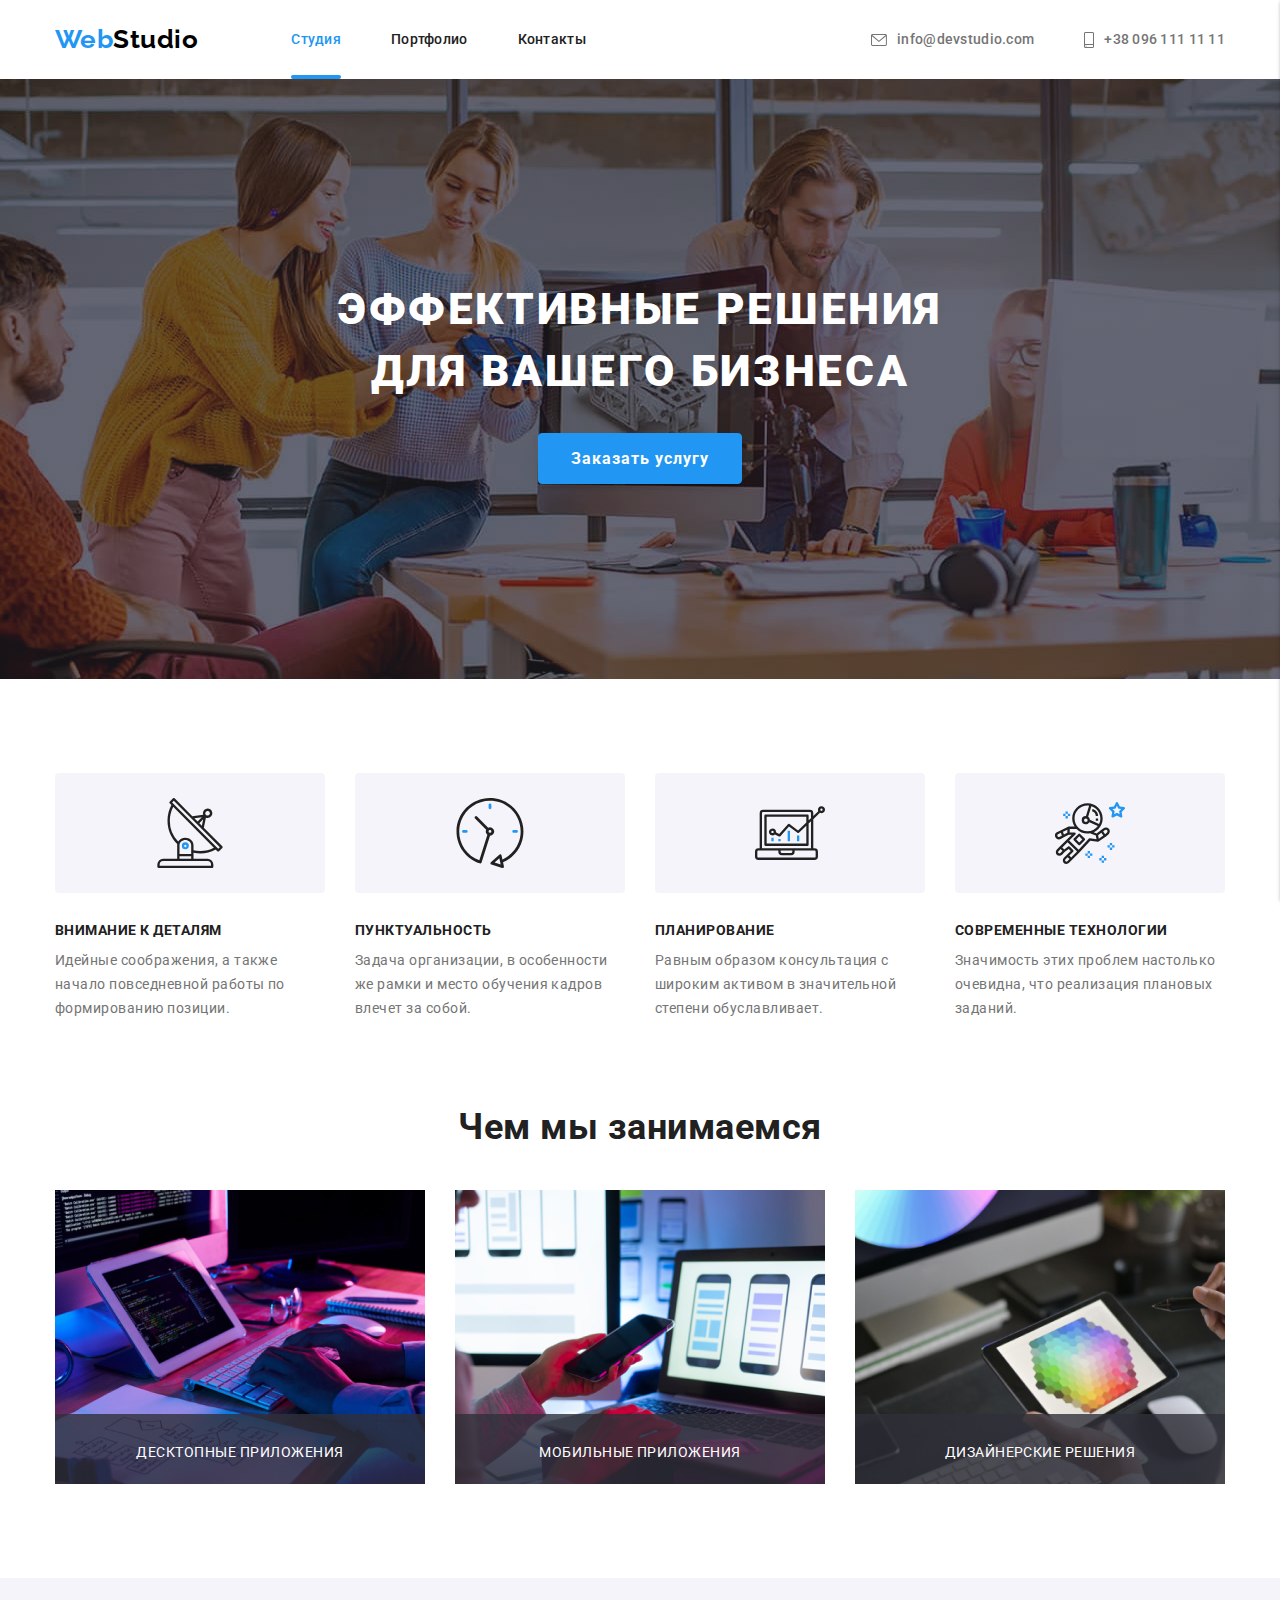
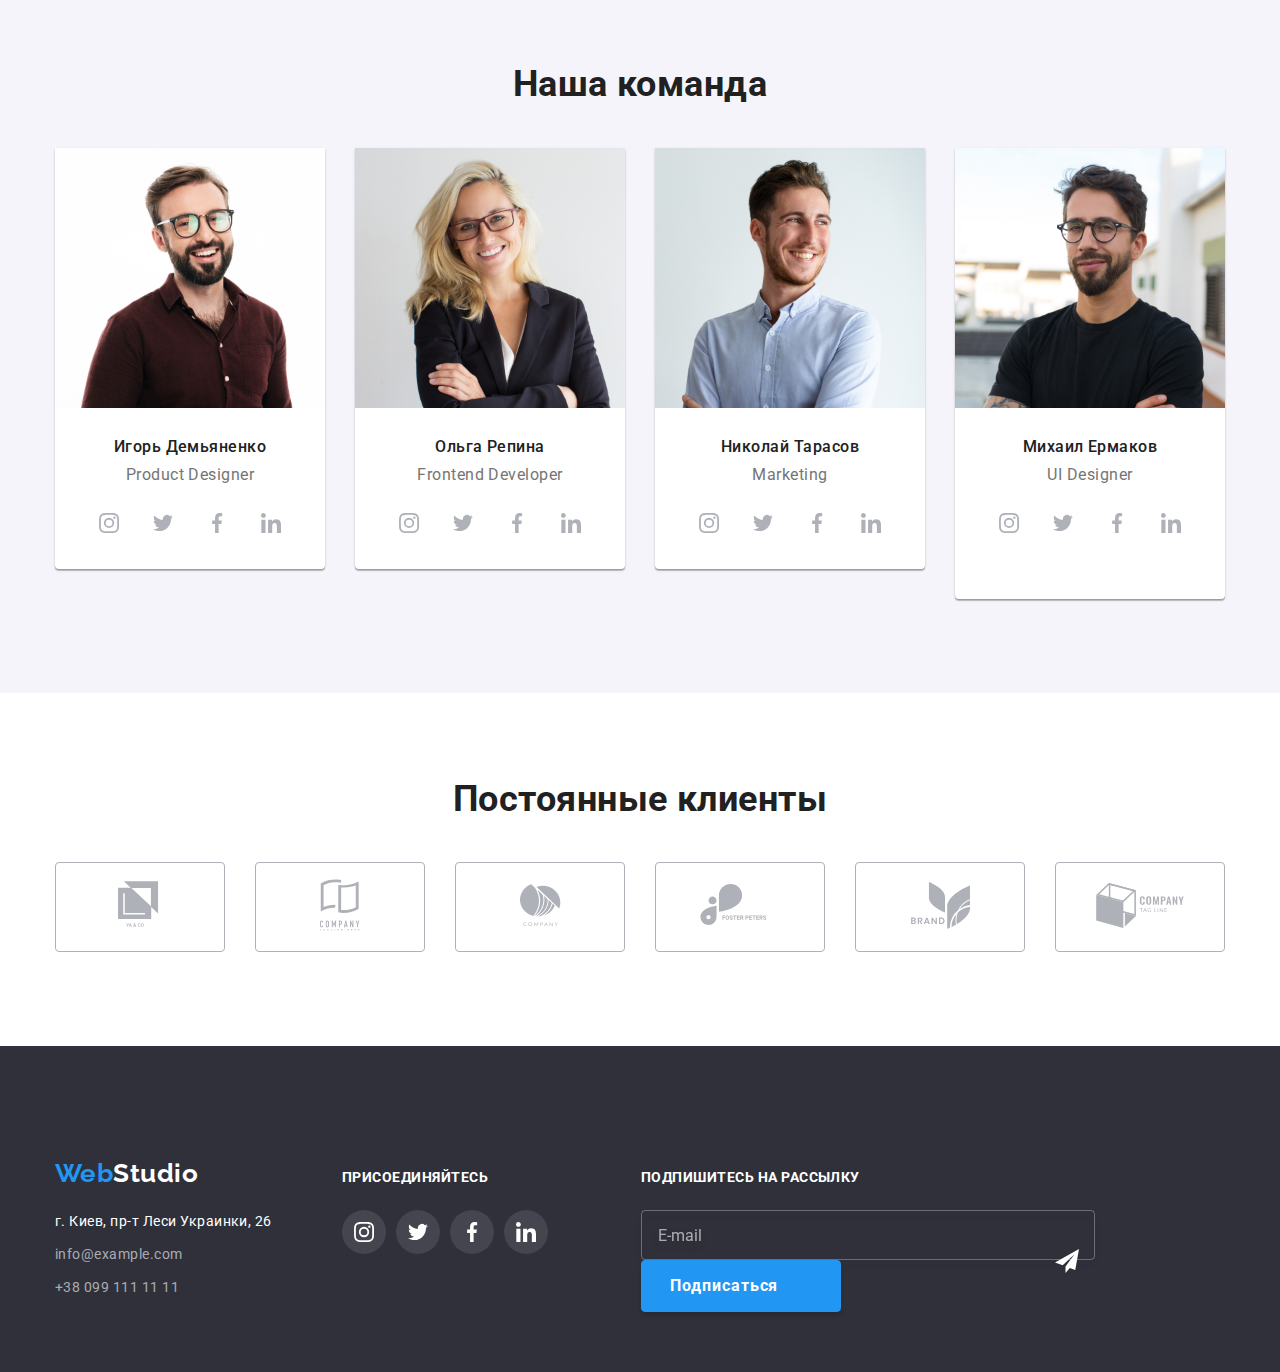
==== index.html @ 95f4f704 "разметка модального окна" ====
<!DOCTYPE html>
<html lang="ru">
  <head>
    <meta charset="UTF-8" />
    <meta name="viewport" content="width=device-width, initial-scale=1.0" />
    <title>WebStudio</title>

    <link rel="preconnect" href="https://fonts.gstatic.com" />
    <link
      href="https://fonts.googleapis.com/css2?family=Raleway:wght@700&family=Roboto:wght@400;500;700;900&display=swap"
      rel="stylesheet"
    />
    <link rel="stylesheet" href="./css/main.min.css" />
  </head>
  <body>
    <!-- Шапка сайта -->
    <header class="page-header">
      <div class="container page-header__container">
        <nav class="page-header__navigation">
          <a href="" class="logo">
            <span class="logo logo--blue">Web</span>
            <span class="logo logo--black">Studio</span>
          </a>

          <ul class="site-nav site-nav__below">
            <li class="site-nav__item">
              <a
                href="./index.html"
                class="site-nav__link site-nav__link--current"
                >Студия
              </a>
            </li>
            <li class="site-nav__item">
              <a href="./portfolio.html" class="site-nav__link">Портфолио</a>
            </li>
            <li class="site-nav__item">
              <a href="" class="site-nav__link">Контакты</a>
            </li>
          </ul>
        </nav>

        <ul class="list-cont">
          <li class="list-cont__item">
            <a href="mailto:info@devstudio.com" class="list-cont__link">
              <svg class="list-cont__icon" width="16px" height="12px">
                <use href="./images/sprite.svg#icon-envelope"></use>
              </svg>
              info@devstudio.com
            </a>
          </li>
          <li class="list-cont__item">
            <a href="tel:+380961111111" class="list-cont__link">
              <svg class="list-cont__icon" width="10px" height="16px">
                <use href="./images/sprite.svg#icon-smartphone"></use>
              </svg>

              +38 096 111 11 11</a
            >
          </li>
        </ul>

        <button
          type="button"
          class="menu-toggle js-open-menu"
          aria-expanded="false"
          aria-controls="mobile-menu"
        >
          <svg
            class="mobile-icon"
            width="40"
            height="40"
            aria-label="Переключатель мобильного меню"
          >
            <use href="./images/icons.svg#menu"></use>
          </svg>
        </button>
      </div>
    </header>
    <div class="menu-container js-menu-container" id="mobile-menu">
      <button class="menu-toggle menu-toggle__position js-close-menu">
        <svg class="mobile-icon" width="40" height="40">
          <use href="./images/icons.svg#close-menu"></use>
        </svg>
      </button>
      <ul class="mobile-menu">
        <li class="mobile-menu_item">
          <a href="./index.html" class="mobile-menu_link">Студия</a>
        </li>
        <li class="mobile-menu_item">
          <a href="./portfolio.html" class="mobile-menu_link">Портфолио</a>
        </li>
        <li class="mobile-menu_item">
          <a href="" class="mobile-menu_link">Контакты</a>
        </li>
      </ul>
      <ul class="mobile-cont">
        <li class="mobile-cont__item mobile-cont__mobile-cont__item__margin">
          <a href="tel:+380961111111" class="mobile-cont__link--bigger">
            +38 096 111 11 11
          </a>
        </li>
        <li class="mobile-cont__item">
          <a href="mailto:info@devstudio.com" class="mobile-cont__link">
            info@devstudio.com
          </a>
        </li>
      </ul>
      <ul class="menu-social">
        <li class="menu-social__item">
          <a href="" class="menu-social__link menu-social__link--border"
            >Instagram</a
          >
        </li>
        <li class="menu-social__item">
          <a href="" class="menu-social__link menu-social__link--border"
            >Twitter</a
          >
        </li>
        <li class="menu-social__item">
          <a href="" class="menu-social__link menu-social__link--border"
            >Fasebook</a
          >
        </li>
        <li class="menu-social__item">
          <a href="" class="menu-social__link">Linkedin</a>
        </li>
      </ul>
    </div>
    <main>
      <!-- Герой -->
      <section class="hero">
        <div class="container">
          <h1 class="hero__title">
            Эффективные решения <br />для вашего бизнеса
          </h1>
          <button class="button button--hero" data-modal-open>
            Заказать услугу
          </button>
        </div>
      </section>
      <!-- Особенности компании -->
      <section class="features">
        <div class="container">
          <h2 class="visually-hidden">Особенности</h2>
          <ul class="features-list">
            <li class="features-list__card">
              <div class="features-list__wrapper">
                <svg class="features-list__icon" width="70px" height="70px">
                  <use href="./images/sprite.svg#icon-antenna-1"></use>
                </svg>
              </div>

              <h3 class="features-list__title">Внимание к деталям</h3>
              <p class="features-list__desc">
                Идейные соображения, а также начало повседневной работы по
                формированию позиции.
              </p>
            </li>
            <li class="features-list__card">
              <div class="features-list__wrapper">
                <svg class="features-list__icon" width="70px" height="70px">
                  <use href="./images/sprite.svg#icon-clock-1"></use>
                </svg>
              </div>
              <h3 class="features-list__title">Пунктуальность</h3>
              <p class="features-list__desc">
                Задача организации, в особенности же рамки и место обучения
                кадров влечет за собой.
              </p>
            </li>
            <li class="features-list__card">
              <div class="features-list__wrapper">
                <svg class="features-list__icon" width="70px" height="70px">
                  <use href="./images/sprite.svg#icon-diagram-1"></use>
                </svg>
              </div>
              <h3 class="features-list__title">Планирование</h3>
              <p class="features-list__desc">
                Равным образом консультация с широким активом в значительной
                степени обуславливает.
              </p>
            </li>
            <li class="features-list__card">
              <div class="features-list__wrapper">
                <svg class="features-list__icon" width="70px" height="70px">
                  <use href="./images/sprite.svg#icon-astronaut-1"></use>
                </svg>
              </div>
              <h3 class="features-list__title">Современные технологии</h3>
              <p class="features-list__desc">
                Значимость этих проблем настолько очевидна, что реализация
                плановых заданий.
              </p>
            </li>
          </ul>
        </div>
      </section>
      <!-- Услуги компании -->
      <section class="services">
        <div class="container">
          <h2 class="services__title">Чем мы занимаемся</h2>
          <ul class="services-list">
            <li class="services-list__card">
              <a href="" class="services-list__link"
                ><img
                  src="./images/box1.jpg"
                  alt="услуги_компании"
                  width="370"
                  height="294"
                />
                <div class="services-list__overlay">
                  <p class="services-list__title">ДЕСКТОПНЫЕ ПРИЛОЖЕНИЯ</p>
                </div></a
              >
            </li>
            <li class="services-list__card">
              <a href="" class="services-list__link">
                <img
                  src="./images/box2.jpg"
                  alt="услуги_компании"
                  width="370"
                  height="294"
                />
                <div class="services-list__overlay">
                  <p class="services-list__title">МОБИЛЬНЫЕ ПРИЛОЖЕНИЯ</p>
                </div></a
              >
            </li>
            <li class="services-list__card">
              <a href="" class="services-list__link">
                <img
                  src="./images/box3.jpg"
                  alt="услуги_компании"
                  width="370"
                  height="294"
                />
                <div class="services-list__overlay">
                  <p class="services-list__title">ДИЗАЙНЕРСКИЕ РЕШЕНИЯ</p>
                </div></a
              >
            </li>
          </ul>
        </div>
      </section>
      <!-- Участники компании -->
      <section class="team">
        <div class="container">
          <h2 class="team__title">Наша команда</h2>
          <ul class="team-list">
            <li class="team-list__card">
              <img
                src="./images/img_3.jpg"
                alt="участник_команды"
                width="270"
                height="260"
              />
              <h3 class="team-list__member">Игорь Демьяненко</h3>
              <p class="team-list__position">Product Designer</p>
              <ul class="social-list">
                <li class="social-list__item">
                  <a
                    href=""
                    aria-label="Ссылка на Instagram"
                    class="social-list__link"
                    ><svg class="social-list__icon" width="20" height="20">
                      <use href="./images/sprite.svg#icon-instagram-1"></use>
                    </svg>
                  </a>
                </li>
                <li class="social-list__item">
                  <a
                    href=""
                    aria-label="Ссылка на Twitter"
                    class="social-list__link"
                  >
                    <svg class="social-list__icon" width="20" height="20">
                      <use href="./images/sprite.svg#icon-twitter-1"></use>
                    </svg>
                  </a>
                </li>
                <li class="social-list__item">
                  <a
                    href=""
                    aria-label="Ссылка на Facebook"
                    class="social-list__link"
                  >
                    <svg class="social-list__icon" width="20" height="20">
                      <use href="./images/sprite.svg#icon-facebook-1"></use>
                    </svg>
                  </a>
                </li>
                <li class="social-list__item">
                  <a
                    href=""
                    aria-label=" Ссылка на Linkedin"
                    class="social-list__link"
                  >
                    <svg class="social-list__icon" width="20" height="20">
                      <use href="./images/sprite.svg#icon-linkedin-1"></use>
                    </svg>
                  </a>
                </li>
              </ul>
            </li>
            <li class="team-list__card">
              <img
                src="./images/img_2.jpg"
                alt="участник_команды"
                width="270"
                height="260"
              />
              <h3 class="team-list__member">Ольга Репина</h3>
              <p class="team-list__position">Frontend Developer</p>
              <ul class="social-list">
                <li class="social-list__item">
                  <a
                    href=""
                    aria-label="Ссылка на Instagram"
                    class="social-list__link"
                    ><svg class="social-list__icon" width="20" height="20">
                      <use href="./images/sprite.svg#icon-instagram-1"></use>
                    </svg>
                  </a>
                </li>
                <li class="social-list__item">
                  <a
                    href=""
                    aria-label="Ссылка на Twitter"
                    class="social-list__link"
                  >
                    <svg class="social-list__icon" width="20" height="20">
                      <use href="./images/sprite.svg#icon-twitter-1"></use>
                    </svg>
                  </a>
                </li>
                <li class="social-list__item">
                  <a
                    href=""
                    aria-label="Ссылка на Facebook"
                    class="social-list__link"
                  >
                    <svg class="social-list__icon" width="20" height="20">
                      <use href="./images/sprite.svg#icon-facebook-1"></use>
                    </svg>
                  </a>
                </li>
                <li class="social-list__item">
                  <a
                    href=""
                    aria-label="Ссылка на Linkedin"
                    class="social-list__link"
                  >
                    <svg class="social-list__icon" width="20" height="20">
                      <use href="./images/sprite.svg#icon-linkedin-1"></use>
                    </svg>
                  </a>
                </li>
              </ul>
            </li>
            <li class="team-list__card">
              <img
                src="./images/img_1.jpg"
                alt="участник_команды"
                width="270"
                height="260"
              />
              <h3 class="team-list__member">Николай Тарасов</h3>
              <p class="team-list__position">Marketing</p>
              <ul class="social-list">
                <li class="social-list__item">
                  <a
                    href=""
                    aria-label="Ссылка на Instagram"
                    class="social-list__link"
                    ><svg class="social-list__icon" width="20" height="20">
                      <use href="./images/sprite.svg#icon-instagram-1"></use>
                    </svg>
                  </a>
                </li>
                <li class="social-list__item">
                  <a
                    href=""
                    aria-label="Ссылка на Twitter"
                    class="social-list__link"
                  >
                    <svg class="social-list__icon" width="20" height="20">
                      <use href="./images/sprite.svg#icon-twitter-1"></use>
                    </svg>
                  </a>
                </li>
                <li class="social-list__item">
                  <a
                    href=""
                    aria-label="Ссылка на Facebook"
                    class="social-list__link"
                  >
                    <svg class="social-list__icon" width="20" height="20">
                      <use href="./images/sprite.svg#icon-facebook-1"></use>
                    </svg>
                  </a>
                </li>
                <li class="social-list__item">
                  <a
                    href=""
                    aria-label="Ссылка на Linkedin"
                    class="social-list__link"
                  >
                    <svg class="social-list__icon" width="20" height="20">
                      <use href="./images/sprite.svg#icon-linkedin-1"></use>
                    </svg>
                  </a>
                </li>
              </ul>
            </li>
            <li class="team-list__card">
              <img
                src="./images/img.jpg"
                alt="участник_команды"
                width="270"
                height="260"
              />
              <h3 class="team-list__member">Михаил Ермаков</h3>
              <p class="team-list__position">UI Designer</p>
              <ul class="social-list">
                <li class="social-list__item">
                  <a
                    href=""
                    aria-label="Ссылка на Instagram"
                    class="social-list__link"
                    ><svg class="social-list__icon" width="20" height="20">
                      <use href="./images/sprite.svg#icon-instagram-1"></use>
                    </svg>
                  </a>
                </li>
                <li class="social-list__item">
                  <a
                    href=""
                    aria-label="Ссылка на Twitter"
                    class="social-list__link"
                  >
                    <svg class="social-list__icon" width="20" height="20">
                      <use href="./images/sprite.svg#icon-twitter-1"></use>
                    </svg>
                  </a>
                </li>
                <li class="social-list__item">
                  <a
                    href=""
                    aria-label="Ссылка на Facebook"
                    class="social-list__link"
                  >
                    <svg class="social-list__icon" width="20" height="20">
                      <use href="./images/sprite.svg#icon-facebook-1"></use>
                    </svg>
                  </a>
                </li>
                <li class="social-list__item">
                  <a
                    href=""
                    aria-label="Ссылка на Linkedin"
                    class="social-list__link"
                  >
                    <svg class="social-list__icon" width="20" height="20">
                      <use href="./images/sprite.svg#icon-linkedin-1"></use>
                    </svg>
                  </a>
                </li>
              </ul>
            </li>
          </ul>
        </div>
      </section>
      <section class="clients">
        <div class="container">
          <h2 class="clients__title">Постоянные клиенты</h2>
          <ul class="clients-list">
            <li class="clients-list__card">
              <a href="" class="clients-list__link">
                <svg
                  class="clients-list__icon"
                  width="44.27px"
                  height="49.23px"
                >
                  <use href="./images/sprite.svg#icon-logo1"></use>
                </svg>
              </a>
            </li>
            <li class="clients-list__card">
              <a href="" class="clients-list__link">
                <svg class="clients-list__icon" width="40px" height="52px">
                  <use href="./images/sprite.svg#icon-logo2"></use>
                </svg>
              </a>
            </li>
            <li class="clients-list__card">
              <a href="" class="clients-list__link">
                <svg class="clients-list__icon" width="41px" height="42.6px">
                  <use href="./images/sprite.svg#icon-logo3"></use>
                </svg>
              </a>
            </li>
            <li class="clients-list__card">
              <a href="" class="clients-list__link">
                <svg
                  class="clients-list__icon"
                  width="79.66px"
                  height="42.02px"
                >
                  <use href="./images/sprite.svg#icon-logo4"></use>
                </svg>
              </a>
            </li>
            <li class="clients-list__card">
              <a href="" class="clients-list__link">
                <svg class="clients-list__icon" width="59px" height="47px">
                  <use href="./images/sprite.svg#icon-logo5"></use>
                </svg>
              </a>
            </li>
            <li class="clients-list__card">
              <a href="" class="clients-list__link">
                <svg
                  class="clients-list__icon"
                  width="88.48px"
                  height="45.44px"
                >
                  <use href="./images/sprite.svg#icon-logo6"></use>
                </svg>
              </a>
            </li>
          </ul>
        </div>
      </section>
    </main>
    <!-- Подвал -->
    <footer class="footer">
      <div class="container footer__container">
        <div class="address">
          <a href="" class="logo">
            <span class="logo logo--blue">Web</span>
            <span class="logo logo--white"> Studio</span>
          </a>

          <address class="address-list">
            <p class="address-list__city">г. Киев, пр-т Леси Украинки, 26</p>
            <!-- <p class="mail-footer"> -->
            <a href=" mailto:info@example.com" class="address-list__link"
              >info@example.com</a
            >
            <!-- </p> -->
            <!-- <p class="tel-footer"> -->
            <a href="tel:+380991111111" class="address-list__link"
              >+38 099 111 11 11</a
            >
            <!-- </p> -->
          </address>
        </div>
        <div class="social">
          <p class="social__title">ПРИСОЕДИНЯЙТЕСЬ</p>
          <ul class="social__list">
            <li class="social__item">
              <a href="" aria-label="Ссылка на Instagram" class="social__link">
                <svg class="social__icon" width="20" height="20">
                  <use href="./images/sprite.svg#icon-instagramf"></use>
                </svg>
              </a>
            </li>
            <li class="social__item">
              <a href="" aria-label="Ссылка на Twitter" class="social__link">
                <svg class="social__icon" width="20" height="20">
                  <use href="./images/sprite.svg#icon-twitterf"></use>
                </svg>
              </a>
            </li>
            <li class="social__item">
              <a href="" aria-label="Ссылка на Facebook" class="social__link">
                <svg class="social__icon" width="20" height="20">
                  <use href="./images/sprite.svg#icon-facebookf"></use>
                </svg>
              </a>
            </li>
            <li class="social__item">
              <a href="" aria-label="Ссылка на Linkedin" class="social__link">
                <svg class="social__icon" width="20" height="20">
                  <use href="./images/sprite.svg#icon-linkedinf"></use>
                </svg>
              </a>
            </li>
          </ul>
        </div>

        <div class="news">
          <p class="news__title">ПОДПИШИТЕСЬ НА РАССЫЛКУ</p>
          <form class="footer-form">
            <label for="mail"></label>
            <input
              type="email"
              name="email"
              id="mail"
              placeholder="E-mail"
              autocomplete="on"
              class="footer-form__mail"
            />

            <span class="button-wrapper">
              <button type="submit" class="button button--footer">
                Подписаться
                <svg class="button__icon" width="24" height="24">
                  <use href="./images/icons.svg#send-white"></use>
                </svg>
              </button>
            </span>
          </form>
        </div>
      </div>
    </footer>

    <div class="backdrop backdrop__is-hidden" data-modal>
      <div class="modal">
        <button class="modal__button" data-modal-close>
          <svg class="modal__icon" width="11" height="11">
            <use href="./images/icons.svg#vector"></use>
          </svg>
        </button>

        <form class="signup-form" name="signup_form" autocomplete="on">
          <p class="signup-form__title">
            Оставьте свои данные, <br class="modal-text" />мы вам перезвоним
          </p>

          <div class="form-field">
            <label for="name" class="form-field__title"> Имя </label>
            <div class="form-field__wrapper">
              <input
                type="text"
                name="name"
                id="name"
                class="form-field__input"
              />
              <svg class="form-field__icon" width="18" height="18">
                <use href="./images/icons.svg#person-black"></use>
              </svg>
            </div>
          </div>

          <div class="form-field">
            <label for="telephone" class="form-field__title"> Телефон </label>
            <div class="form-field__wrapper">
              <input
                type="tel"
                name="telephone"
                id="telephone"
                class="form-field__input"
              />
              <svg class="form-field__icon" width="18" height="18">
                <use href="./images/icons.svg#phone-black"></use>
              </svg>
            </div>
          </div>

          <div class="form-field">
            <label for="email" class="form-field__title"> Почта </label>
            <div class="form-field__wrapper">
              <input
                type="email"
                name="email"
                id="email"
                class="form-field__input"
              />
              <svg class="form-field__icon" width="18" height="18">
                <use href="./images/icons.svg#email-black"></use>
              </svg>
            </div>
          </div>

          <div class="form-comment">
            <label for="comment" class="form-comment__title">
              Комментарий
            </label>
            <textarea
              name="comment"
              id="comment"
              placeholder="Введите текст"
              class="form-comment__area"
            ></textarea>
          </div>

          <div class="form-check">
            <label class="form-check__wrapper">
              <input
                class="form-check__input"
                type="checkbox"
                name="verification"
                value="agreement"
              />

              <svg class="form-check__icon icon" width="16" height="15">
                <use
                  href="./images/icons.svg#icon-check"
                  class="icon__use"
                ></use>
              </svg>
              Соглашаюсь с рассылкой и принимаю
              <a class="form-check__link">Условия договора</a>
            </label>
          </div>

          <button type="submit" class="button button--modal">Отправить</button>
        </form>
      </div>
    </div>
    <script src="./js/menu.js"></script>
    <script src="./js/modal.js"></script>
  </body>
</html>
---- css/main.min.css ----
/*! modern-normalize v1.0.0 | MIT License | https://github.com/sindresorhus/modern-normalize */*,*::before,*::after{-webkit-box-sizing:border-box;box-sizing:border-box}:root{-moz-tab-size:4;-o-tab-size:4;tab-size:4}html{line-height:1.15;-webkit-text-size-adjust:100%}body{margin:0;padding:0}body{font-family:system-ui,-apple-system,"Segoe UI",Roboto,Helvetica,Arial,sans-serif,"Apple Color Emoji","Segoe UI Emoji"}hr{height:0;color:inherit}abbr[title]{-webkit-text-decoration:underline dotted;text-decoration:underline dotted}b,strong{font-weight:bolder}code,kbd,samp,pre{font-family:ui-monospace, SFMono-Regular, Consolas, "Liberation Mono", Menlo, monospace;font-size:1em}small{font-size:80%}sub,sup{font-size:75%;line-height:0;position:relative;vertical-align:baseline}sub{bottom:-0.25em}sup{top:-0.5em}table{text-indent:0;border-color:inherit}button,input,optgroup,select,textarea{font-family:inherit;font-size:100%;line-height:1.15;margin:0}address{font-style:normal}button,select{text-transform:none}button,[type="button"],[type="reset"],[type="submit"]{-webkit-appearance:button}::-moz-focus-inner{border-style:none;padding:0}:-moz-focusring{outline:1px dotted ButtonText}:-moz-ui-invalid{box-shadow:none}legend{padding:0}progress{vertical-align:baseline}::-webkit-inner-spin-button,::-webkit-outer-spin-button{height:auto}[type="search"]{-webkit-appearance:textfield;outline-offset:-2px}::-webkit-search-decoration{-webkit-appearance:none}::-webkit-file-upload-button{-webkit-appearance:button;font:inherit}summary{display:list-item}body{font-family:"Roboto", sans-serif;letter-spacing:0.03em;color:#212121;background-color:#fff}img{display:block;max-width:100%;height:auto}.site-nav,.list-cont,.features-list,.services-list,.team-list,.social-list,.clients-list,.social__list,.filters,.projects-list,.mobile-menu,.mobile-cont,.menu-social{padding:0px;margin:0px;list-style:none}.visually-hidden{position:absolute;width:1px;height:1px;margin:-1px;border:0;padding:0;white-space:nowrap;-webkit-clip-path:inset(100%);clip-path:inset(100%);clip:rect(0 0 0 0);overflow:hidden}.container{padding-left:15px;padding-right:15px;margin-left:auto;margin-right:auto}@media screen and (min-width: 480px){.container{width:480px}}@media screen and (min-width: 768px){.container{width:768px}}@media screen and (min-width: 1200px){.container{width:1200px}}.page-header__container{display:-webkit-box;display:-ms-flexbox;display:flex;-webkit-box-align:center;-ms-flex-align:center;align-items:center}@media screen and (max-width: 767px){.page-header__container{display:-webkit-box;display:-ms-flexbox;display:flex}}.page-header--border{border-bottom:1px solid #ececec}.page-header__navigation{display:-webkit-box;display:-ms-flexbox;display:flex;-webkit-box-align:center;-ms-flex-align:center;align-items:center}.logo{display:-webkit-inline-box;display:-ms-inline-flexbox;display:inline-flex;font-family:"Raleway", sans-serif;font-weight:700;font-size:24px;line-height:1.16;text-decoration:none}@media screen and (min-width: 768px){.logo{font-size:26px;line-height:1.2}}.logo--blue{color:#2196f3}.logo--black{color:#000}.logo--white{color:#fff}.site-nav{display:-webkit-box;display:-ms-flexbox;display:flex}.site-nav__below{margin-left:93px}.site-nav__item:not(:last-child){margin-right:50px}@media screen and (max-width: 767px){.site-nav{display:none}}.site-nav__link{position:relative;display:inline-block;padding-top:32px;padding-bottom:32px;font-weight:500;font-size:14px;line-height:1.1;letter-spacing:0.02em;text-decoration:none;color:#212121;-webkit-transition:color 250ms cubic-bezier(0.4, 0, 0.2, 1);transition:color 250ms cubic-bezier(0.4, 0, 0.2, 1)}.site-nav__link:hover,.site-nav__link:focus{color:#2196f3}.site-nav__link--current{color:#2196f3}.site-nav__link--current::after{position:absolute;bottom:0;left:0;content:"";display:block;height:4px;width:100%;border-radius:2px;background-color:#2196f3}.list-cont{display:-webkit-box;display:-ms-flexbox;display:flex;-webkit-box-align:center;-ms-flex-align:center;align-items:center;margin-left:auto}@media screen and (max-width: 767px){.list-cont{display:none}}.list-cont__item:not(:last-child){margin-right:50px}.list-cont__link{display:-webkit-box;display:-ms-flexbox;display:flex;-webkit-box-pack:center;-ms-flex-pack:center;justify-content:center;-webkit-box-align:center;-ms-flex-align:center;align-items:center;font-weight:500;font-size:14px;line-height:1.1;letter-spacing:0.02em;text-decoration:none;color:#757575;-webkit-transition:color 250ms cubic-bezier(0.4, 0, 0.2, 1);transition:color 250ms cubic-bezier(0.4, 0, 0.2, 1)}.list-cont__link:hover,.list-cont__link:focus{color:#2196f3}.list-cont__icon{margin-right:10px;fill:currentColor}.hero{margin-left:auto;margin-right:auto;padding-top:118px;padding-bottom:118px;max-width:1600px;text-align:center;color:#fff;background-color:#2f303a;background-image:-webkit-gradient(linear, left top, right top, from(rgba(47,48,58,0.4)), to(rgba(47,48,58,0.4))),url(../images/bg-image.jpg);background-image:linear-gradient(to right, rgba(47,48,58,0.4), rgba(47,48,58,0.4)),url(../images/bg-image.jpg);background-size:cover;background-repeat:no-repeat;background-position:center}@media screen and (min-width: 767px){.hero{padding-top:200px;padding-bottom:200px;height:600px}}.hero__title{margin-top:0px;margin-bottom:30px;font-weight:900;font-size:26px;line-height:1.61;letter-spacing:0.06em;text-transform:uppercase;color:#fff}@media screen and (min-width: 767px){.hero__title{font-size:44px;line-height:1.4}}.button{display:inline-block;min-width:200px;min-height:50px;font-weight:700;font-size:16px;line-height:1.87;letter-spacing:0.06em;text-decoration:none;color:#fff;background-color:#2196f3;border-radius:4px;border:1px solid #2196f3;-webkit-box-shadow:0px 4px 4px rgba(0,0,0,0.15);box-shadow:0px 4px 4px rgba(0,0,0,0.15);cursor:pointer;-webkit-transition:background-color 250ms cubic-bezier(0.4, 0, 0.2, 1);transition:background-color 250ms cubic-bezier(0.4, 0, 0.2, 1)}.button:focus,.button:hover{background-color:#188ce8}.button--hero{padding:10px 32px 10px 32px}.button--modal{padding:10px 52px 10px 52px}.button--footer{padding:10px 62px 10px 28px}.button-wrapper{position:relative;margin-left:12px}.button__icon{position:absolute;top:50%;right:28px;-webkit-transform:translateY(-50%);transform:translateY(-50%)}@media screen and (max-width: 767px){.features{padding-top:60px}}@media screen and (min-width: 1200px){.features{padding-top:94px}}@media screen and (min-width: 767px){.features-list{display:-webkit-box;display:-ms-flexbox;display:flex;-ms-flex-wrap:wrap;flex-wrap:wrap}}@media screen and (min-width: 767px){.features-list :nth-child(4){margin-right:0px}}@media screen and (max-width: 767px){.features-list__card{margin-bottom:30px}}@media screen and (min-width: 767px){.features-list__card{width:calc((100% - 90px) / 4);margin-right:30px}}.features-list__wrapper{display:-webkit-box;display:-ms-flexbox;display:flex;-webkit-box-pack:center;-ms-flex-pack:center;justify-content:center;-webkit-box-align:center;-ms-flex-align:center;align-items:center;width:100%;height:120px;margin-bottom:30px;background-color:#f5f4fa;border-radius:4px}.features-list__desc{margin-top:0px;margin-bottom:0px;font-family:"Roboto";font-weight:400;font-size:14px;line-height:1.71;color:#757575;text-align:left}.features-list__title{margin-top:0px;margin-bottom:10px;font-weight:700;font-size:14px;line-height:1.14;text-transform:uppercase}@media screen and (max-width: 767px){.features-list{text-align:center}}@media screen and (max-width: 767px){.services{display:none}}@media screen and (min-width: 768px){.services{padding-bottom:94px;padding-top:94px}}.services__title{margin-top:0px;margin-bottom:0px;font-weight:700;font-size:36px;line-height:0.7;text-align:center}.services-list{display:-webkit-box;display:-ms-flexbox;display:flex;-ms-flex-wrap:wrap;flex-wrap:wrap;margin-top:50px}.services-list :nth-child(3){margin-right:0px}.services-list__card{width:calc((100% - 60px) / 3);margin-right:30px;position:relative}.services-list__link{display:block;text-decoration:none}.services-list__title{margin:0;font-family:"Roboto";font-weight:400;font-size:14px;line-height:1.7;color:#fff}.services-list__overlay{position:absolute;bottom:0;height:70px;width:370px;padding-top:27px;padding-bottom:27px;text-align:center;background-color:rgba(47,48,58,0.8)}.team{background-color:#f5f4fa}@media screen and (max-width: 767px){.team{padding-top:60px;padding-bottom:60px}}@media screen and (min-width: 1200px){.team{padding-bottom:94px;padding-top:94px}}.team__title{margin-top:0px;margin-bottom:0px;font-weight:700;font-size:28px;line-height:1.17;text-align:center}@media screen and (min-width: 1200px){.team__title{font-size:36px;line-height:0.7}}.team-list{display:-webkit-box;display:-ms-flexbox;display:flex}.team-list :nth-child(4){margin-right:0px}.team-list :last-child{margin-bottom:0}@media screen and (max-width: 767px){.team-list{-ms-flex-wrap:wrap;flex-wrap:wrap;-webkit-box-orient:vertical;-webkit-box-direction:normal;-ms-flex-direction:column;flex-direction:column;margin-top:30px}}@media screen and (min-width: 1200px){.team-list{margin-top:50px}}.team-list__card{padding-bottom:24px;text-align:center;background-color:#fff;-webkit-box-shadow:0px 1px 3px rgba(0,0,0,0.12),0px 1px 1px rgba(0,0,0,0.14),0px 2px 1px rgba(0,0,0,0.2);box-shadow:0px 1px 3px rgba(0,0,0,0.12),0px 1px 1px rgba(0,0,0,0.14),0px 2px 1px rgba(0,0,0,0.2);border-radius:0px 0px 4px 4px;margin-bottom:30px}@media screen and (min-width: 1200px){.team-list__card{width:calc((100% - 90px) / 4);margin-right:30px}}.team-list__member{margin-top:30px;margin-bottom:0px;font-weight:500;font-size:16px;line-height:1.18}.team-list__position{margin-top:10px;margin-bottom:16px;color:#757575;font-weight:400;font-size:16px;line-height:1.18}.social-list{display:-webkit-box;display:-ms-flexbox;display:flex;-webkit-box-align:center;-ms-flex-align:center;align-items:center;-webkit-box-pack:center;-ms-flex-pack:center;justify-content:center}.social-list:nth-last-child(4){margin-right:0px}.social-list__item{margin-right:10px}.social-list__link{display:-webkit-box;display:-ms-flexbox;display:flex;-webkit-box-align:center;-ms-flex-align:center;align-items:center;-webkit-box-pack:center;-ms-flex-pack:center;justify-content:center;width:44px;height:44px;color:#afb1b8;border-radius:50px;-webkit-transition:background-color 250ms cubic-bezier(0.4, 0, 0.2, 1) , color 250ms cubic-bezier(0.4, 0, 0.2, 1);transition:background-color 250ms cubic-bezier(0.4, 0, 0.2, 1) , color 250ms cubic-bezier(0.4, 0, 0.2, 1)}.social-list__link:hover,.social-list__link:focus{color:#fff;background-color:#2196f3}.social-list__icon{fill:currentColor}.clients{padding-top:60px;padding-bottom:60px}@media screen and (min-width: 768px){.clients{padding-bottom:94px;padding-top:94px;text-align:center}}.clients__title{margin-top:0px;margin-bottom:30px;font-weight:700;font-size:28px;line-height:1.17;text-align:center}@media screen and (min-width: 768px){.clients__title{font-size:36px;line-height:0.7}}.clients-list{display:-webkit-box;display:-ms-flexbox;display:flex;-ms-flex-wrap:wrap;flex-wrap:wrap}@media screen and (max-width: 767px){.clients-list{margin:-15px}}@media screen and (min-width: 768px){.clients-list{margin-top:50px}}.clients-list__card{display:-webkit-box;display:-ms-flexbox;display:flex;-ms-flex-wrap:wrap;flex-wrap:wrap;-webkit-box-pack:center;-ms-flex-pack:center;justify-content:center;-webkit-box-align:center;-ms-flex-align:center;align-items:center;width:170px;height:90px;color:#afb1b8;border-radius:4px;border:1px solid #afb1b8;-webkit-transition:color 250ms cubic-bezier(0.4, 0, 0.2, 1) , border 250ms cubic-bezier(0.4, 0, 0.2, 1);transition:color 250ms cubic-bezier(0.4, 0, 0.2, 1) , border 250ms cubic-bezier(0.4, 0, 0.2, 1)}.clients-list__card:hover,.clients-list__card:focus{color:#2196f3;border:1px solid #2196f3}@media screen and (max-width: 767px){.clients-list__card{width:calc((100% - 4 * 15px) / 2);margin:15px}}@media screen and (min-width: 768px){.clients-list__card{margin-right:30px}}.clients-list__link{color:inherit;cursor:pointer}.clients-list__icon{fill:currentColor}.clients-list__card:nth-child(6n){margin-right:0px}.footer{padding-top:60px;padding-bottom:60px;background-color:#2f303a}.footer__container{display:-webkit-box;display:-ms-flexbox;display:flex;-webkit-box-align:center;-ms-flex-align:center;align-items:center}@media screen and (max-width: 768px){.footer__container{-webkit-box-orient:vertical;-webkit-box-direction:normal;-ms-flex-direction:column;flex-direction:column;text-align:center}}@media screen and (min-width: 768px){.footer__container{-webkit-box-align:baseline;-ms-flex-align:baseline;align-items:baseline}}.address-list{margin-top:20px;font-weight:400;font-size:14px;line-height:1.71}.address-list__city{margin-top:0px;margin-bottom:0px;color:#fff}.address-list__link{display:block;margin-top:8px;margin-bottom:0px;color:rgba(255,255,255,0.6);text-decoration:none}@media screen and (min-width: 768px){.address-list__link{margin-top:9px}}.social{margin-top:60px}@media screen and (min-width: 768px){.social{margin-left:70px}}.social__title{margin-top:0px;margin-bottom:20px;font-weight:700;font-size:14px;line-height:1.7;color:#fff}.social__list{display:-webkit-box;display:-ms-flexbox;display:flex;-webkit-box-align:center;-ms-flex-align:center;align-items:center;-webkit-box-pack:center;-ms-flex-pack:center;justify-content:center}.social__item{margin-right:10px}.social__item:last-child{margin-right:0}.social__link{display:-webkit-box;display:-ms-flexbox;display:flex;-webkit-box-align:center;-ms-flex-align:center;align-items:center;-webkit-box-pack:center;-ms-flex-pack:center;justify-content:center;width:44px;height:44px;color:#fff;border-radius:50px;background-color:rgba(255,255,255,0.1);-webkit-transition:background-color 250ms cubic-bezier(0.4, 0, 0.2, 1);transition:background-color 250ms cubic-bezier(0.4, 0, 0.2, 1)}.social__link:hover,.social__link:focus{background-color:#2196f3}.social__icon{fill:currentColor}.news{margin-top:60px}@media screen and (min-width: 768px){.news{margin-left:93px}}.news__title{margin-top:0px;margin-bottom:20px;font-weight:700;font-size:14px;line-height:1.7;color:#fff}.footer-form__mail::-webkit-input-placeholder{font-weight:400;font-size:16px;line-height:1.25;color:rgba(255,255,255,0.6)}.footer-form__mail:-ms-input-placeholder{font-weight:400;font-size:16px;line-height:1.25;color:rgba(255,255,255,0.6)}.footer-form__mail::-ms-input-placeholder{font-weight:400;font-size:16px;line-height:1.25;color:rgba(255,255,255,0.6)}.footer-form__mail::placeholder{font-weight:400;font-size:16px;line-height:1.25;color:rgba(255,255,255,0.6)}.footer-form__mail{margin:0;padding:0;padding:15px 16px;width:100%;height:50px;border:1px solid rgba(255,255,255,0.3);border-radius:4px;-webkit-filter:drop-shadow(0px 4px 4px rgba(0,0,0,0.15));filter:drop-shadow(0px 4px 4px rgba(0,0,0,0.15));background-color:transparent}.footer-form__mail:focus{color:rgba(255,255,255,0.6);border:1px solid rgba(255,255,255,0.3);background-color:transparent}@media screen and (max-width: 768px){.footer-form__mail{margin-bottom:20px}}.filters{display:-webkit-box;display:-ms-flexbox;display:flex;-ms-flex-wrap:wrap;flex-wrap:wrap;-webkit-box-pack:start;-ms-flex-pack:start;justify-content:flex-start}.filters :nth-last-child(-n+2){margin-bottom:0}.filters :not(:last-child){margin-right:8px}.filters :nth-child(3){margin-right:0}@media screen and (min-width: 768px){.filters{-webkit-box-pack:center;-ms-flex-pack:center;justify-content:center}}@media screen and (max-width: 767px){.filters__item{margin-bottom:15px}}.filters__button{display:inline-block;min-width:73px;padding:6px 22px 6px 22px;font-weight:500;font-size:16px;line-height:1.62;text-align:center;text-decoration:none;color:#212121;background-color:#f5f4fa;border:1px solid transparent;border-radius:4px;cursor:pointer;-webkit-transition:color 250ms cubic-bezier(0.4, 0, 0.2, 1) , background-color 250ms cubic-bezier(0.4, 0, 0.2, 1) , -webkit-box-shadow 250ms cubic-bezier(0.4, 0, 0.2, 1);transition:color 250ms cubic-bezier(0.4, 0, 0.2, 1) , background-color 250ms cubic-bezier(0.4, 0, 0.2, 1) , -webkit-box-shadow 250ms cubic-bezier(0.4, 0, 0.2, 1);transition:color 250ms cubic-bezier(0.4, 0, 0.2, 1) , background-color 250ms cubic-bezier(0.4, 0, 0.2, 1) , box-shadow 250ms cubic-bezier(0.4, 0, 0.2, 1);transition:color 250ms cubic-bezier(0.4, 0, 0.2, 1) , background-color 250ms cubic-bezier(0.4, 0, 0.2, 1) , box-shadow 250ms cubic-bezier(0.4, 0, 0.2, 1) , -webkit-box-shadow 250ms cubic-bezier(0.4, 0, 0.2, 1)}.filters__button:hover,.filters__button:focus{color:#fff;background-color:#2196f3;-webkit-box-shadow:0px 3px 1px rgba(0,0,0,0.1),0px 1px 2px rgba(0,0,0,0.08),0px 2px 2px rgba(0,0,0,0.12);box-shadow:0px 3px 1px rgba(0,0,0,0.1),0px 1px 2px rgba(0,0,0,0.08),0px 2px 2px rgba(0,0,0,0.12)}.portfolio{padding-top:60px;padding-bottom:60px}@media screen and (min-width: 1200px){.portfolio{padding-top:94px;padding-bottom:94px}}.projects-list{display:-webkit-box;display:-ms-flexbox;display:flex;-ms-flex-wrap:wrap;flex-wrap:wrap;-webkit-box-orient:vertical;-webkit-box-direction:normal;-ms-flex-direction:column;flex-direction:column;margin-top:40px}.projects-list :last-child{margin-bottom:0}@media screen and (min-width: 1200px){.projects-list{margin-top:34px}.projects-list :nth-child(3n){margin-right:0}.projects-list :nth-last-child(-n+3){margin-bottom:0}}.projects-list__card{background-color:#fff;margin-bottom:30px}@media screen and (min-width: 1200px){.projects-list__card{width:calc((100% - 60px) / 3);margin-right:30px;margin-bottom:30px}}.projects-list__title{margin-top:0px;margin-bottom:4px;font-weight:700;font-size:18px;line-height:2;letter-spacing:0.06em;color:#212121}.projects-list__descrip{margin-top:0px;margin-bottom:0px;font-weight:400;font-size:16px;line-height:1.9;color:#757575}.projects-list__wrapper{padding:20px 24px;border-bottom:1px solid #eeeeee;border-left:1px solid #eeeeee;border-right:1px solid #eeeeee}.projects-list__link{display:block;text-decoration:none;-webkit-transition:-webkit-box-shadow 250ms cubic-bezier(0.4, 0, 0.2, 1);transition:-webkit-box-shadow 250ms cubic-bezier(0.4, 0, 0.2, 1);transition:box-shadow 250ms cubic-bezier(0.4, 0, 0.2, 1);transition:box-shadow 250ms cubic-bezier(0.4, 0, 0.2, 1), -webkit-box-shadow 250ms cubic-bezier(0.4, 0, 0.2, 1)}.projects-list__link:hover,.projects-list__link:focus{-webkit-box-shadow:0px 4px 4px rgba(0,0,0,0.25),0px 4px 4px rgba(0,0,0,0.06),1px 4px 6px rgba(0,0,0,0.16);box-shadow:0px 4px 4px rgba(0,0,0,0.25),0px 4px 4px rgba(0,0,0,0.06),1px 4px 6px rgba(0,0,0,0.16)}.overlay{position:relative;overflow:hidden}.overlay__text{margin:0;font-size:18px;font-weight:400;line-height:1.55;text-align:left;color:#fff}.overlay__box{position:absolute;bottom:0;left:0;width:100%;height:100%;padding:63px 24px;background-color:rgba(33,150,243,0.9);-webkit-transform:translatey(100%);transform:translatey(100%);opacity:0;-webkit-transition:-webkit-transform 250ms cubic-bezier(0.4, 0, 0.2, 1);transition:-webkit-transform 250ms cubic-bezier(0.4, 0, 0.2, 1);transition:transform 250ms cubic-bezier(0.4, 0, 0.2, 1);transition:transform 250ms cubic-bezier(0.4, 0, 0.2, 1), -webkit-transform 250ms cubic-bezier(0.4, 0, 0.2, 1)}.projects-list__card:hover .overlay__box{-webkit-transform:translatey(0);transform:translatey(0);opacity:1}.backdrop{position:fixed;top:0;left:0;width:100%;height:100%;background-color:rgba(0,0,0,0.2);-webkit-transition:opacity 250ms cubic-bezier(0.4, 0, 0.2, 1) , visibility 250ms cubic-bezier(0.4, 0, 0.2, 1);transition:opacity 250ms cubic-bezier(0.4, 0, 0.2, 1) , visibility 250ms cubic-bezier(0.4, 0, 0.2, 1)}.backdrop__is-hidden{opacity:0;pointer-events:none;visibility:hidden}.backdrop__is-hidden .modal{-webkit-transform:translate(-50%, -50%) scale(0.9);transform:translate(-50%, -50%) scale(0.9)}.modal{position:absolute;left:50%;top:50%;width:450px;height:609px;padding:40px;background-color:#fff;border-radius:4px;-webkit-transform:translate(-50%, -50%) scale(1);transform:translate(-50%, -50%) scale(1);-webkit-transition:-webkit-transform 250ms cubic-bezier(0.4, 0, 0.2, 1);transition:-webkit-transform 250ms cubic-bezier(0.4, 0, 0.2, 1);transition:transform 250ms cubic-bezier(0.4, 0, 0.2, 1);transition:transform 250ms cubic-bezier(0.4, 0, 0.2, 1), -webkit-transform 250ms cubic-bezier(0.4, 0, 0.2, 1)}@media screen and (min-width: 1200px){.modal{width:528px;height:581px}}.modal__button{position:absolute;top:8px;right:8px;display:-webkit-box;display:-ms-flexbox;display:flex;-webkit-box-align:center;-ms-flex-align:center;align-items:center;-webkit-box-pack:center;-ms-flex-pack:center;justify-content:center;width:30px;height:30px;border:1px solid rgba(0,0,0,0.1);border-radius:50%;background-color:inherit;cursor:pointer;-webkit-transition:color 250ms cubic-bezier(0.4, 0, 0.2, 1);transition:color 250ms cubic-bezier(0.4, 0, 0.2, 1)}.modal__button:hover,.modal__button:focus{color:#2196f3}.modal__icon{fill:currentColor}.signup-form{text-align:center}.signup-form__title{margin-top:0;margin-bottom:12px;font-size:20px;font-weight:700;line-height:1.5;text-align:center;color:#212121}@media screen and (min-width: 1200px){.signup-form__title{line-height:1.15}}.form-field{display:-webkit-box;display:-ms-flexbox;display:flex;-webkit-box-orient:vertical;-webkit-box-direction:normal;-ms-flex-direction:column;flex-direction:column;margin-bottom:10px}.form-field__title{margin-bottom:4px;font-size:12px;font-weight:400;line-height:1.16;letter-spacing:0.01em;text-align:left;color:#757575}@media screen and (min-width: 768px){.modal-text{display:none}}.form-field__wrapper{position:relative}.form-field__input{width:100%;margin:0;padding-left:42px;padding:11px 30px;font:inherit;border:1px solid rgba(33,33,33,0.2);border-radius:4px;-webkit-transition:border-color 250ms cubic-bezier(0.4, 0, 0.2, 1);transition:border-color 250ms cubic-bezier(0.4, 0, 0.2, 1)}.form-field__input:focus,.form-field__input:hover{border-color:#2196f3;outline-color:#2196f3}.form-field__icon{position:absolute;top:11px;left:12px;-webkit-transition:fill 250ms cubic-bezier(0.4, 0, 0.2, 1);transition:fill 250ms cubic-bezier(0.4, 0, 0.2, 1)}.form-field:focus-within .form-field__icon{fill:#2196f3}.form-field:hover .form-field__icon{fill:#2196f3}.form-comment{display:-webkit-box;display:-ms-flexbox;display:flex;-webkit-box-orient:vertical;-webkit-box-direction:normal;-ms-flex-direction:column;flex-direction:column;margin-bottom:20px}.form-comment__title{margin-bottom:4px;font-size:12px;font-weight:400;line-height:1.16;letter-spacing:0.01em;text-align:left;color:#757575}.form-comment__area{height:120px;width:100%;resize:none;padding:12px 16px;border:1px solid rgba(33,33,33,0.2);border-radius:4px;-webkit-transition:border-color 250ms cubic-bezier(0.4, 0, 0.2, 1);transition:border-color 250ms cubic-bezier(0.4, 0, 0.2, 1)}.form-comment__area:focus,.form-comment__area:hover{border-color:#2196f3;outline-color:#2196f3}.form-comment__area::-webkit-input-placeholder{font-size:14px;font-weight:400;line-height:1.14;letter-spacing:0.01em;color:rgba(117,117,117,0.5)}.form-comment__area:-ms-input-placeholder{font-size:14px;font-weight:400;line-height:1.14;letter-spacing:0.01em;color:rgba(117,117,117,0.5)}.form-comment__area::-ms-input-placeholder{font-size:14px;font-weight:400;line-height:1.14;letter-spacing:0.01em;color:rgba(117,117,117,0.5)}.form-comment__area::placeholder{font-size:14px;font-weight:400;line-height:1.14;letter-spacing:0.01em;color:rgba(117,117,117,0.5)}@media screen and (min-width: 1200px){.form-comment__area::-webkit-input-placeholder{font-size:12px;line-height:1.16}.form-comment__area:-ms-input-placeholder{font-size:12px;line-height:1.16}.form-comment__area::-ms-input-placeholder{font-size:12px;line-height:1.16}.form-comment__area::placeholder{font-size:12px;line-height:1.16}}.form-check{margin-top:0;margin-bottom:30px;font-size:12px;font-weight:400;line-height:1.16;text-align:left;color:#757575}@media screen and (min-width: 1200px){.form-check{font-size:14px;line-height:1.71}}.form-check__wrapper{display:-webkit-box;display:-ms-flexbox;display:flex;-webkit-box-align:center;-ms-flex-align:center;align-items:center;-webkit-box-pack:center;-ms-flex-pack:center;justify-content:center}@media screen and (min-width: 1200px){.form-check__wrapper{display:-webkit-box;display:-ms-flexbox;display:flex;-webkit-box-align:center;-ms-flex-align:center;align-items:center;-webkit-box-pack:center;-ms-flex-pack:center;justify-content:center}}.form-check__input{position:absolute;width:1px;height:1px;margin:-1px;border:0;padding:0;white-space:nowrap;-webkit-clip-path:inset(100%);clip-path:inset(100%);clip:rect(0 0 0 0);overflow:hidden}.form-check__icon{display:inline-block;width:16px;height:15px;margin-right:8px;border:2px solid #212121;border-radius:2px;background-color:inherit;fill:#212121;-webkit-box-shadow:0px 4px 4px 0px rgba(0,0,0,0.25);box-shadow:0px 4px 4px 0px rgba(0,0,0,0.25);-webkit-transition:display 250ms cubic-bezier(0.4, 0, 0.2, 1);transition:display 250ms cubic-bezier(0.4, 0, 0.2, 1)}.form-check__input:checked+.form-check__icon{border:none}.icon__use{display:none}.form-check__input:checked+* .icon__use{display:inline-block}.form-check__link{color:#2196f3;-webkit-text-decoration-line:underline;text-decoration-line:underline;cursor:pointer}@media screen and (min-width: 1200px){.form-check__link{margin-left:5px}}.menu-container{position:fixed;z-index:2;top:0;left:0;width:100vw;height:100vh;padding:48px 40px;background:#fff;-webkit-box-shadow:0px 4px 8px rgba(0,0,0,0.04),0px 2px 4px rgba(0,0,0,0.08),0px 1px 3px rgba(0,0,0,0.16);box-shadow:0px 4px 8px rgba(0,0,0,0.04),0px 2px 4px rgba(0,0,0,0.08),0px 1px 3px rgba(0,0,0,0.16);-webkit-transform:translateX(100%);transform:translateX(100%);-webkit-transition:-webkit-transform 250ms cubic-bezier(0.4, 0, 0.2, 1);transition:-webkit-transform 250ms cubic-bezier(0.4, 0, 0.2, 1);transition:transform 250ms cubic-bezier(0.4, 0, 0.2, 1);transition:transform 250ms cubic-bezier(0.4, 0, 0.2, 1), -webkit-transform 250ms cubic-bezier(0.4, 0, 0.2, 1)}.menu-container.is-open{-webkit-transform:translateX(0);transform:translateX(0)}.menu-toggle{display:-webkit-inline-box;display:-ms-inline-flexbox;display:inline-flex;margin:0;padding:10px;border:none;background-color:transparent;margin-left:auto;cursor:pointer;-webkit-transition:color 250ms cubic-bezier(0.4, 0, 0.2, 1);transition:color 250ms cubic-bezier(0.4, 0, 0.2, 1)}.menu-toggle:hover,.menu-toggle:focus{color:#2196f3}.menu-toggle__position{position:absolute;top:10px;right:15px}.menu-toggle__position:hover,.menu-toggle__position:focus{color:#2196f3}.mobile-icon:hover,.mobile-icon:focus{fill:currentColor}@media (min-width: 768px){.menu-toggle{display:none}}.mobile-menu{margin-bottom:302px;font-family:Roboto;font-weight:500;font-size:40px;line-height:1.17;letter-spacing:0.02em;color:#2196f3}.mobile-menu :not(:last-child){margin-bottom:32px}.mobile-menu_link{color:#212121;text-decoration:none}.mobile-menu_link:hover,.mobile-menu_link:focus{color:#2196f3}.mobile-cont{margin-bottom:64px}.mobile-cont__link{font-weight:500;font-size:24px;line-height:1.16;letter-spacing:0.02em;text-decoration:none;color:#757575}.mobile-cont__link--bigger{font-size:34px;line-height:1.17;color:#2196f3;text-decoration:none}.mobile-cont__mobile-cont__item__margin{margin-bottom:32px}.menu-social{display:-webkit-box;display:-ms-flexbox;display:flex}.menu-social__link{font-family:"Roboto";font-weight:500;font-size:18px;line-height:1.22;letter-spacing:0.02em;color:#2196f3;text-decoration:none}.menu-social__link--border::after{content:"";width:22px;height:0;border:1px solid rgba(33,33,33,0.2);-webkit-transform:rotate(90deg);transform:rotate(90deg);margin:0 10px}.menu-social__link::after:last-child{border:none}
/*# sourceMappingURL=main.min.css.map */
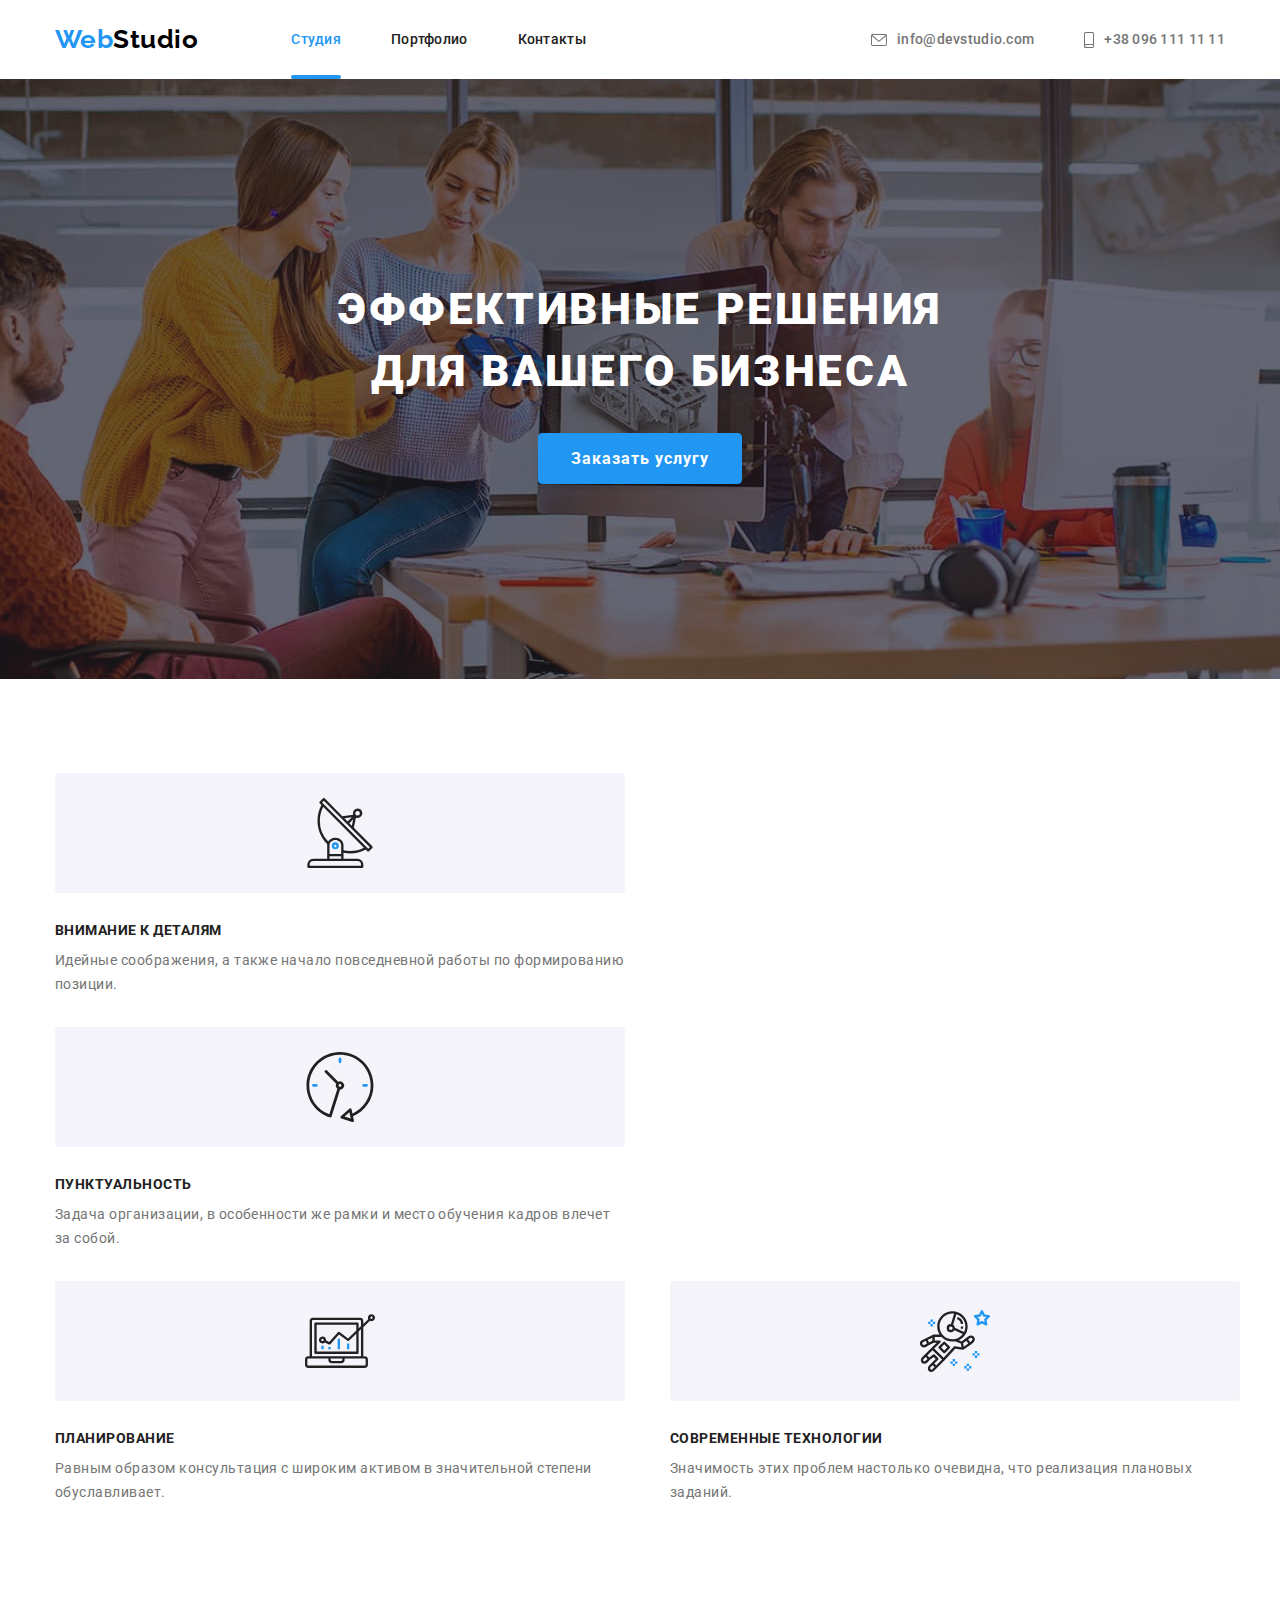
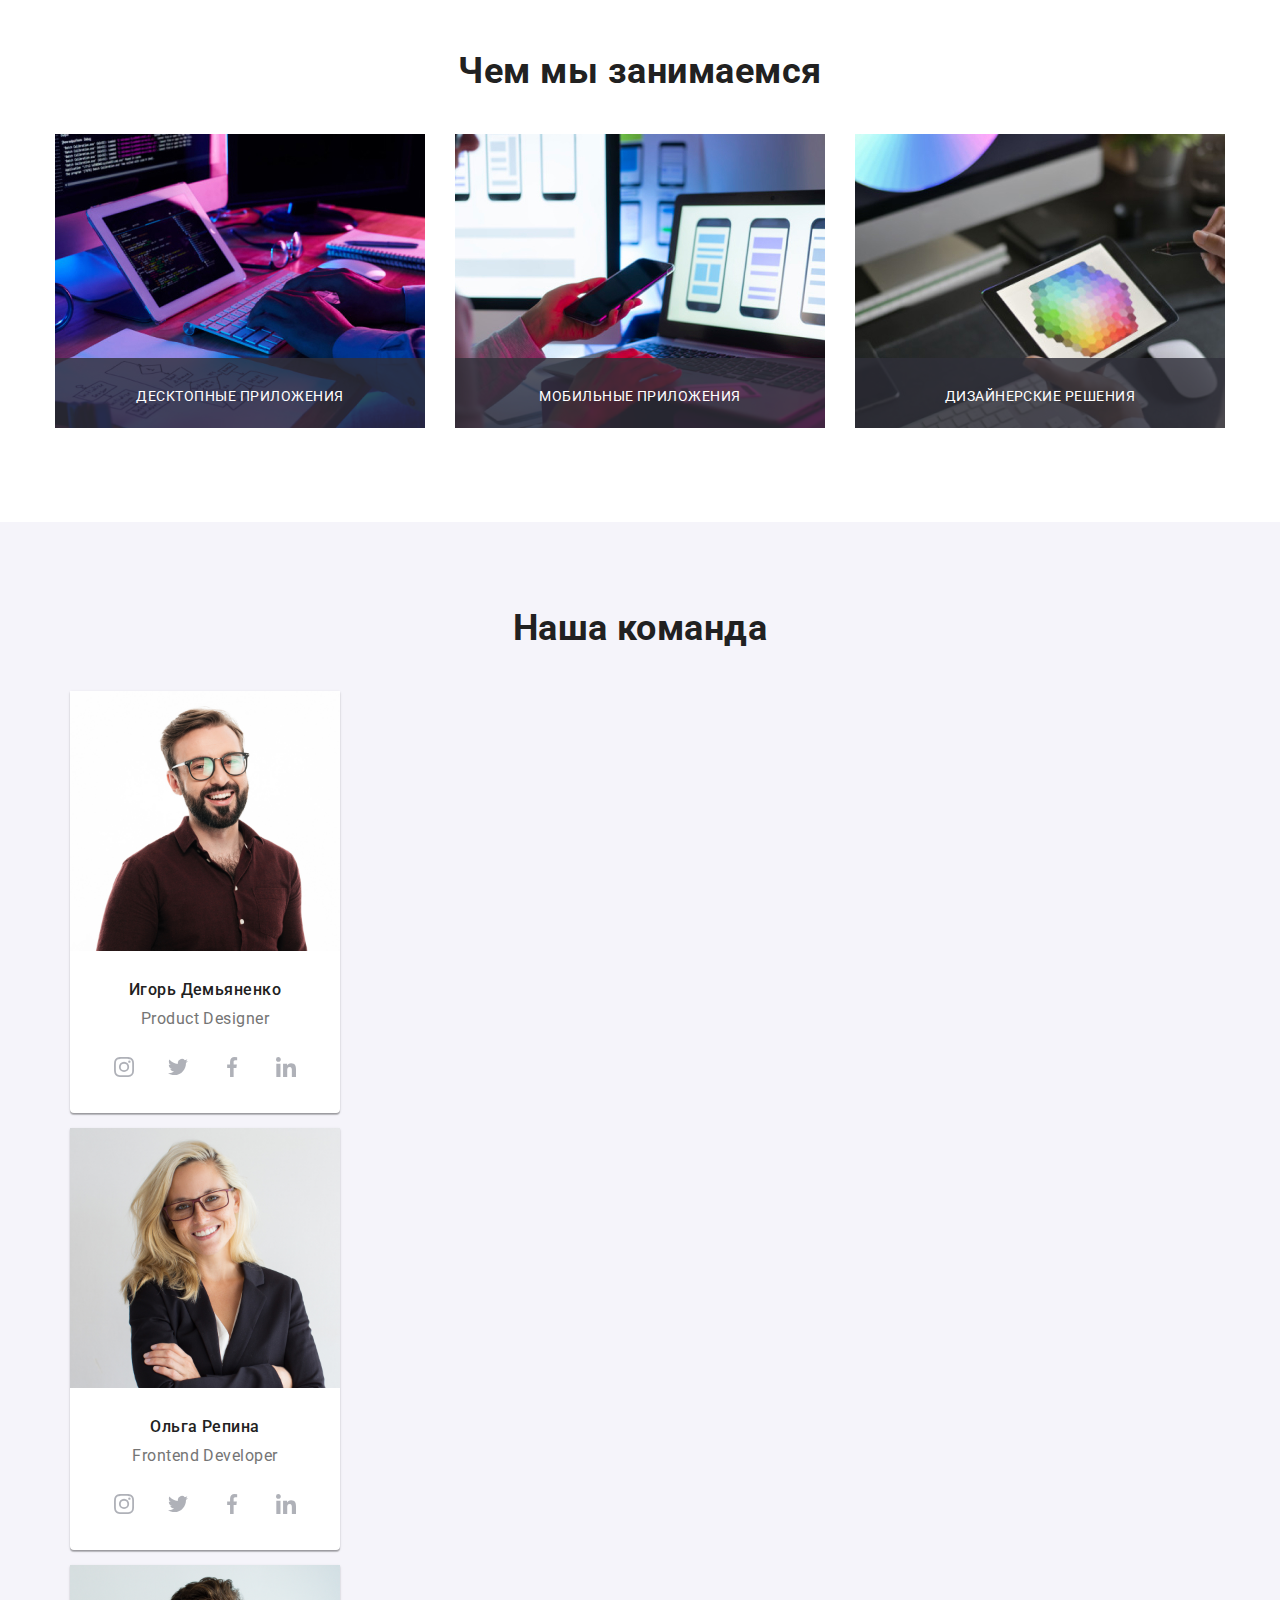
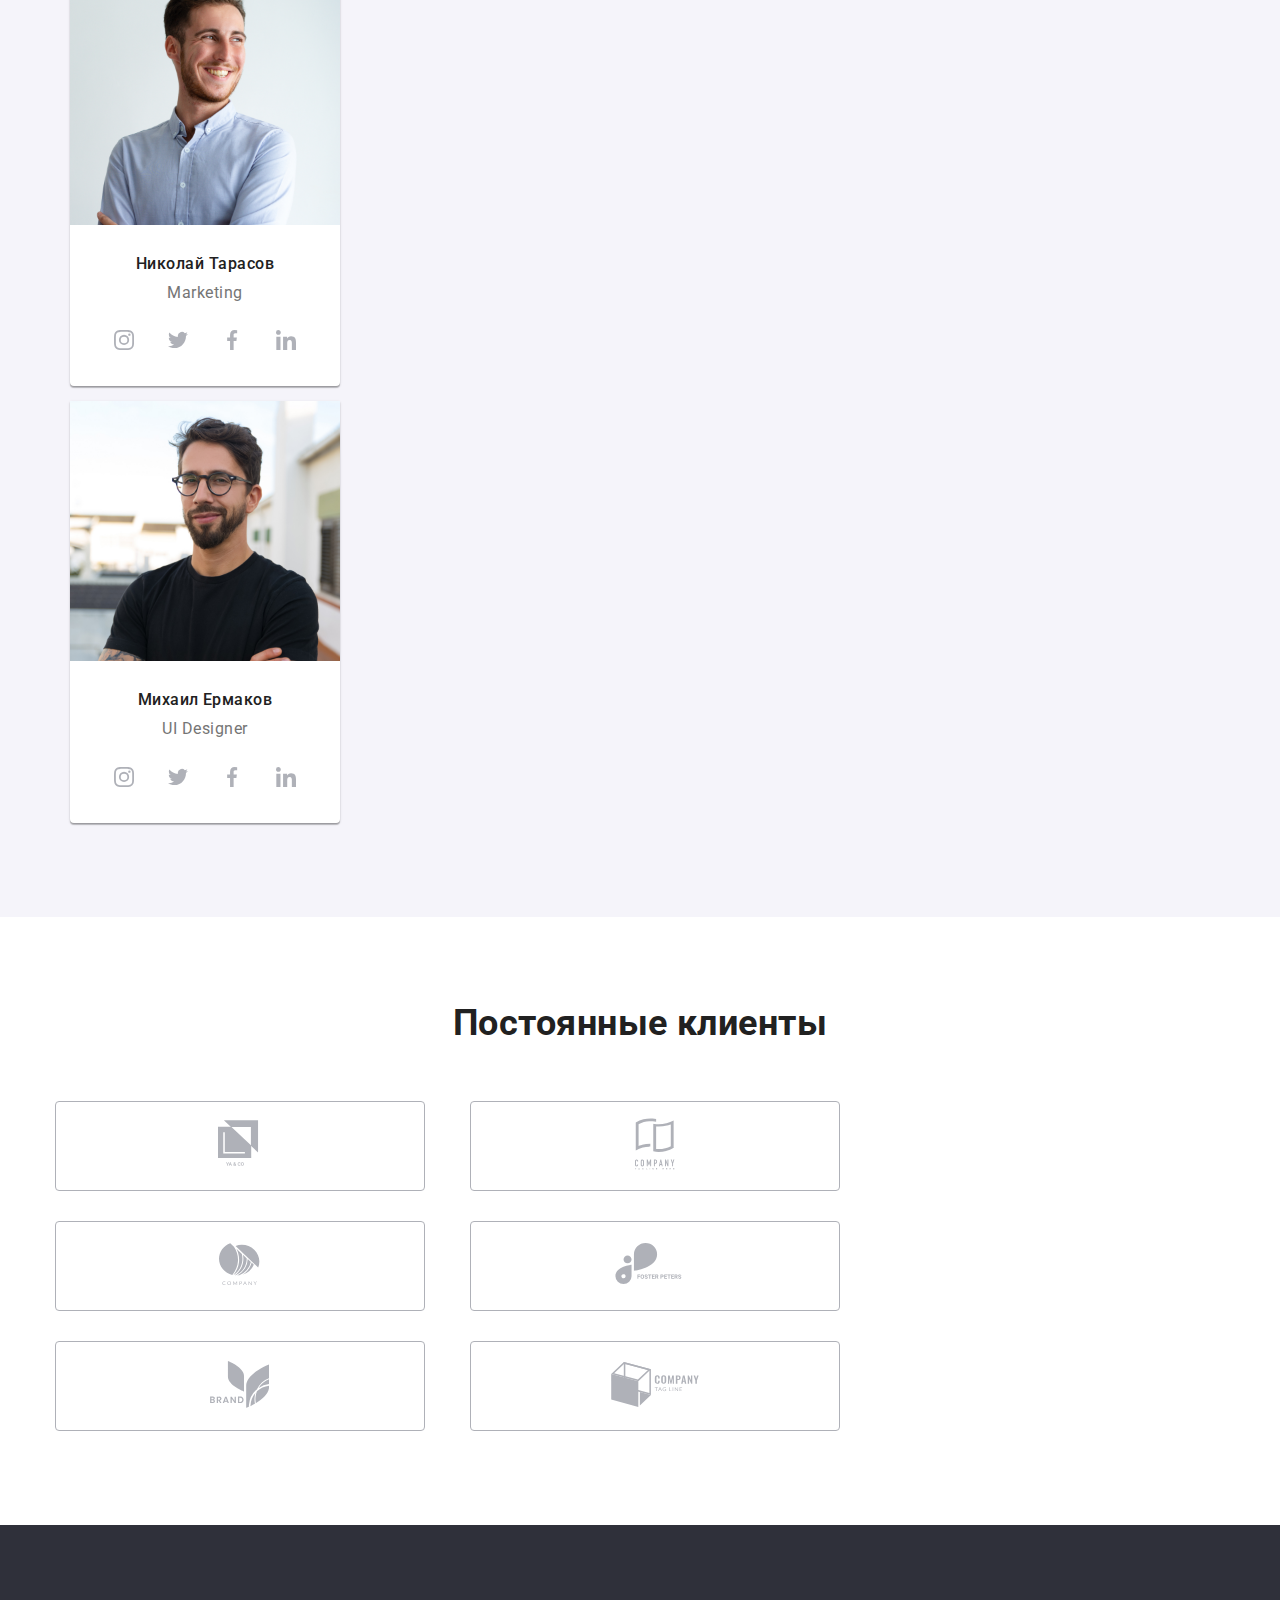
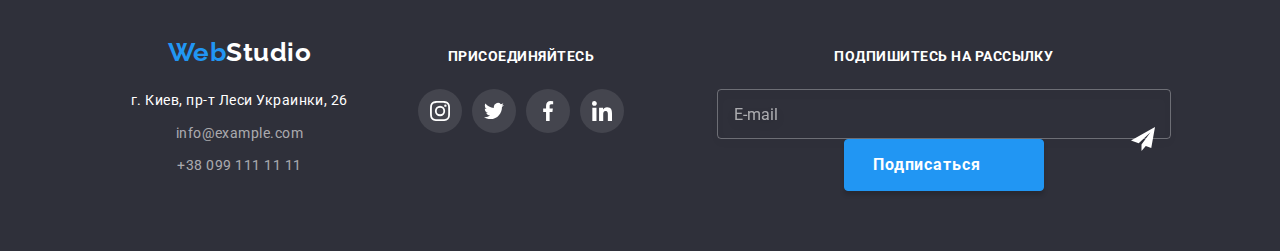
==== commit f45b14ca: "разметка таблетки" ====
--- a/index.html
+++ b/index.html
@@ -40,7 +40,7 @@
         </nav>
 
         <ul class="list-cont">
-          <li class="list-cont__item">
+          <li class="list-cont__item list-cont__item__margin">
             <a href="mailto:info@devstudio.com" class="list-cont__link">
               <svg class="list-cont__icon" width="16px" height="12px">
                 <use href="./images/sprite.svg#icon-envelope"></use>
--- a/css/main.min.css
+++ b/css/main.min.css
@@ -1,3 +1,3 @@
 /*! modern-normalize v1.0.0 | MIT License | https://github.com/sindresorhus/modern-normalize */*,*::before,*::after{-webkit-box-sizing:border-box;box-sizing:border-box}:root{-moz-tab-size:4;-o-tab-size:4;tab-size:4}html{line-height:1.15;-webkit-text-size-adjust:100%}body{margin:0;padding:0}body{font-family:system-ui,-apple-system,"Segoe UI",Roboto,Helvetica,Arial,sans-serif,"Apple Color Emoji","Segoe UI Emoji"}hr{height:0;color:inherit}abbr[title]{-webkit-text-decoration:underline dotted;text-decoration:underline dotted}b,strong{font-weight:bolder}code,kbd,samp,pre{font-family:ui-monospace, SFMono-Regular, Consolas, "Liberation Mono", Menlo,- monospace;font-size:1em}small{font-size:80%}sub,sup{font-size:75%;line-height:0;position:relative;vertical-align:baseline}sub{bottom:-0.25em}sup{top:-0.5em}table{text-indent:0;border-color:inherit}button,input,optgroup,select,textarea{font-family:inherit;font-size:100%;line-height:1.15;margin:0}address{font-style:normal}button,select{text-transform:none}button,[type="button"],[type="reset"],[type="submit"]{-webkit-appearance:button}::-moz-focus-inner{border-style:none;padding:0}:-moz-focusring{outline:1px dotted ButtonText}:-moz-ui-invalid{box-shadow:none}legend{padding:0}progress{vertical-align:baseline}::-webkit-inner-spin-button,::-webkit-outer-spin-button{height:auto}[type="search"]{-webkit-appearance:textfield;outline-offset:-2px}::-webkit-search-decoration{-webkit-appearance:none}::-webkit-file-upload-button{-webkit-appearance:button;font:inherit}summary{display:list-item}body{font-family:"Roboto", sans-serif;letter-spacing:0.03em;color:#212121;background-color:#fff}img{display:block;max-width:100%;height:auto}.site-nav,.list-cont,.features-list,.services-list,.team-list,.social-list,.clients-list,.social__list,.filters,.projects-list,.mobile-menu,.mobile-cont,.menu-social{padding:0px;margin:0px;list-style:none}.visually-hidden{position:absolute;width:1px;height:1px;margin:-1px;border:0;padding:0;white-space:nowrap;-webkit-clip-path:inset(100%);clip-path:inset(100%);clip:rect(0 0 0 0);overflow:hidden}.container{padding-left:15px;padding-right:15px;margin-left:auto;margin-right:auto}@media screen and (min-width: 480px){.container{width:480px}}@media screen and (min-width: 768px){.container{width:768px}}@media screen and (min-width: 1200px){.container{width:1200px}}.page-header__container{display:-webkit-box;display:-ms-flexbox;display:flex;-webkit-box-align:center;-ms-flex-align:center;align-items:center}@media screen and (max-width: 767px){.page-header__container{display:-webkit-box;display:-ms-flexbox;display:flex}}.page-header--border{border-bottom:1px solid #ececec}.page-header__navigation{display:-webkit-box;display:-ms-flexbox;display:flex;-webkit-box-align:center;-ms-flex-align:center;align-items:center}.logo{display:-webkit-inline-box;display:-ms-inline-flexbox;display:inline-flex;font-family:"Raleway", sans-serif;font-weight:700;font-size:24px;line-height:1.16;text-decoration:none}@media screen and (min-width: 768px){.logo{font-size:26px;line-height:1.2}}.logo--blue{color:#2196f3}.logo--black{color:#000}.logo--white{color:#fff}.site-nav{display:-webkit-box;display:-ms-flexbox;display:flex}.site-nav__below{margin-left:93px}.site-nav__item:not(:last-child){margin-right:50px}@media screen and (max-width: 767px){.site-nav{display:none}}.site-nav__link{position:relative;display:inline-block;padding-top:32px;padding-bottom:32px;font-weight:500;font-size:14px;line-height:1.1;letter-spacing:0.02em;text-decoration:none;color:#212121;-webkit-transition:color 250ms cubic-bezier(0.4, 0, 0.2, 1);transition:color 250ms cubic-bezier(0.4, 0, 0.2, 1)}.site-nav__link:hover,.site-nav__link:focus{color:#2196f3}.site-nav__link--current{color:#2196f3}.site-nav__link--current::after{position:absolute;bottom:0;left:0;content:"";display:block;height:4px;width:100%;border-radius:2px;background-color:#2196f3}.list-cont{display:-webkit-box;display:-ms-flexbox;display:flex;-webkit-box-align:center;-ms-flex-align:center;align-items:center;margin-left:auto}@media screen and (max-width: 767px){.list-cont{display:none}}.list-cont__item:not(:last-child){margin-right:50px}.list-cont__link{display:-webkit-box;display:-ms-flexbox;display:flex;-webkit-box-pack:center;-ms-flex-pack:center;justify-content:center;-webkit-box-align:center;-ms-flex-align:center;align-items:center;font-weight:500;font-size:14px;line-height:1.1;letter-spacing:0.02em;text-decoration:none;color:#757575;-webkit-transition:color 250ms cubic-bezier(0.4, 0, 0.2, 1);transition:color 250ms cubic-bezier(0.4, 0, 0.2, 1)}.list-cont__link:hover,.list-cont__link:focus{color:#2196f3}.list-cont__icon{margin-right:10px;fill:currentColor}.hero{margin-left:auto;margin-right:auto;padding-top:118px;padding-bottom:118px;max-width:1600px;text-align:center;color:#fff;background-color:#2f303a;background-image:-webkit-gradient(linear, left top, right top, from(rgba(47,48,58,0.4)), to(rgba(47,48,58,0.4))),url(../images/bg-image.jpg);background-image:linear-gradient(to right, rgba(47,48,58,0.4), rgba(47,48,58,0.4)),url(../images/bg-image.jpg);background-size:cover;background-repeat:no-repeat;background-position:center}@media screen and (min-width: 767px){.hero{padding-top:200px;padding-bottom:200px;height:600px}}.hero__title{margin-top:0px;margin-bottom:30px;font-weight:900;font-size:26px;line-height:1.61;letter-spacing:0.06em;text-transform:uppercase;color:#fff}@media screen and (min-width: 767px){.hero__title{font-size:44px;line-height:1.4}}.button{display:inline-block;min-width:200px;min-height:50px;font-weight:700;font-size:16px;line-height:1.87;letter-spacing:0.06em;text-decoration:none;color:#fff;background-color:#2196f3;border-radius:4px;border:1px solid #2196f3;-webkit-box-shadow:0px 4px 4px rgba(0,0,0,0.15);box-shadow:0px 4px 4px rgba(0,0,0,0.15);cursor:pointer;-webkit-transition:background-color 250ms cubic-bezier(0.4, 0, 0.2, 1);transition:background-color 250ms cubic-bezier(0.4, 0, 0.2, 1)}.button:focus,.button:hover{background-color:#188ce8}.button--hero{padding:10px 32px 10px 32px}.button--modal{padding:10px 52px 10px 52px}.button--footer{padding:10px 62px 10px 28px}.button-wrapper{position:relative;margin-left:12px}.button__icon{position:absolute;top:50%;right:28px;-webkit-transform:translateY(-50%);transform:translateY(-50%)}@media screen and (max-width: 767px){.features{padding-top:60px}}@media screen and (min-width: 1200px){.features{padding-top:94px}}@media screen and (min-width: 767px){.features-list{display:-webkit-box;display:-ms-flexbox;display:flex;-ms-flex-wrap:wrap;flex-wrap:wrap}}@media screen and (min-width: 767px){.features-list :nth-child(4){margin-right:0px}}@media screen and (max-width: 767px){.features-list__card{margin-bottom:30px}}@media screen and (min-width: 767px){.features-list__card{width:calc((100% - 90px) / 4);margin-right:30px}}.features-list__wrapper{display:-webkit-box;display:-ms-flexbox;display:flex;-webkit-box-pack:center;-ms-flex-pack:center;justify-content:center;-webkit-box-align:center;-ms-flex-align:center;align-items:center;width:100%;height:120px;margin-bottom:30px;background-color:#f5f4fa;border-radius:4px}.features-list__desc{margin-top:0px;margin-bottom:0px;font-family:"Roboto";font-weight:400;font-size:14px;line-height:1.71;color:#757575;text-align:left}.features-list__title{margin-top:0px;margin-bottom:10px;font-weight:700;font-size:14px;line-height:1.14;text-transform:uppercase}@media screen and (max-width: 767px){.features-list{text-align:center}}@media screen and (max-width: 767px){.services{display:none}}@media screen and (min-width: 768px){.services{padding-bottom:94px;padding-top:94px}}.services__title{margin-top:0px;margin-bottom:0px;font-weight:700;font-size:36px;line-height:0.7;text-align:center}.services-list{display:-webkit-box;display:-ms-flexbox;display:flex;-ms-flex-wrap:wrap;flex-wrap:wrap;margin-top:50px}.services-list :nth-child(3){margin-right:0px}.services-list__card{width:calc((100% - 60px) / 3);margin-right:30px;position:relative}.services-list__link{display:block;text-decoration:none}.services-list__title{margin:0;font-family:"Roboto";font-weight:400;font-size:14px;line-height:1.7;color:#fff}.services-list__overlay{position:absolute;bottom:0;height:70px;width:370px;padding-top:27px;padding-bottom:27px;text-align:center;background-color:rgba(47,48,58,0.8)}.team{background-color:#f5f4fa}@media screen and (max-width: 767px){.team{padding-top:60px;padding-bottom:60px}}@media screen and (min-width: 1200px){.team{padding-bottom:94px;padding-top:94px}}.team__title{margin-top:0px;margin-bottom:0px;font-weight:700;font-size:28px;line-height:1.17;text-align:center}@media screen and (min-width: 1200px){.team__title{font-size:36px;line-height:0.7}}.team-list{display:-webkit-box;display:-ms-flexbox;display:flex}.team-list :nth-child(4){margin-right:0px}.team-list :last-child{margin-bottom:0}@media screen and (max-width: 767px){.team-list{-ms-flex-wrap:wrap;flex-wrap:wrap;-webkit-box-orient:vertical;-webkit-box-direction:normal;-ms-flex-direction:column;flex-direction:column;margin-top:30px}}@media screen and (min-width: 1200px){.team-list{margin-top:50px}}.team-list__card{padding-bottom:24px;text-align:center;background-color:#fff;-webkit-box-shadow:0px 1px 3px rgba(0,0,0,0.12),0px 1px 1px rgba(0,0,0,0.14),0px 2px 1px rgba(0,0,0,0.2);box-shadow:0px 1px 3px rgba(0,0,0,0.12),0px 1px 1px rgba(0,0,0,0.14),0px 2px 1px rgba(0,0,0,0.2);border-radius:0px 0px 4px 4px;margin-bottom:30px}@media screen and (min-width: 1200px){.team-list__card{width:calc((100% - 90px) / 4);margin-right:30px}}.team-list__member{margin-top:30px;margin-bottom:0px;font-weight:500;font-size:16px;line-height:1.18}.team-list__position{margin-top:10px;margin-bottom:16px;color:#757575;font-weight:400;font-size:16px;line-height:1.18}.social-list{display:-webkit-box;display:-ms-flexbox;display:flex;-webkit-box-align:center;-ms-flex-align:center;align-items:center;-webkit-box-pack:center;-ms-flex-pack:center;justify-content:center}.social-list:nth-last-child(4){margin-right:0px}.social-list__item{margin-right:10px}.social-list__link{display:-webkit-box;display:-ms-flexbox;display:flex;-webkit-box-align:center;-ms-flex-align:center;align-items:center;-webkit-box-pack:center;-ms-flex-pack:center;justify-content:center;width:44px;height:44px;color:#afb1b8;border-radius:50px;-webkit-transition:background-color 250ms cubic-bezier(0.4, 0, 0.2, 1) , color 250ms cubic-bezier(0.4, 0, 0.2, 1);transition:background-color 250ms cubic-bezier(0.4, 0, 0.2, 1) , color 250ms cubic-bezier(0.4, 0, 0.2, 1)}.social-list__link:hover,.social-list__link:focus{color:#fff;background-color:#2196f3}.social-list__icon{fill:currentColor}.clients{padding-top:60px;padding-bottom:60px}@media screen and (min-width: 768px){.clients{padding-bottom:94px;padding-top:94px;text-align:center}}.clients__title{margin-top:0px;margin-bottom:30px;font-weight:700;font-size:28px;line-height:1.17;text-align:center}@media screen and (min-width: 768px){.clients__title{font-size:36px;line-height:0.7}}.clients-list{display:-webkit-box;display:-ms-flexbox;display:flex;-ms-flex-wrap:wrap;flex-wrap:wrap}@media screen and (max-width: 767px){.clients-list{margin:-15px}}@media screen and (min-width: 768px){.clients-list{margin-top:50px}}.clients-list__card{display:-webkit-box;display:-ms-flexbox;display:flex;-ms-flex-wrap:wrap;flex-wrap:wrap;-webkit-box-pack:center;-ms-flex-pack:center;justify-content:center;-webkit-box-align:center;-ms-flex-align:center;align-items:center;width:170px;height:90px;color:#afb1b8;border-radius:4px;border:1px solid #afb1b8;-webkit-transition:color 250ms cubic-bezier(0.4, 0, 0.2, 1) , border 250ms cubic-bezier(0.4, 0, 0.2, 1);transition:color 250ms cubic-bezier(0.4, 0, 0.2, 1) , border 250ms cubic-bezier(0.4, 0, 0.2, 1)}.clients-list__card:hover,.clients-list__card:focus{color:#2196f3;border:1px solid #2196f3}@media screen and (max-width: 767px){.clients-list__card{width:calc((100% - 4 * 15px) / 2);margin:15px}}@media screen and (min-width: 768px){.clients-list__card{margin-right:30px}}.clients-list__link{color:inherit;cursor:pointer}.clients-list__icon{fill:currentColor}.clients-list__card:nth-child(6n){margin-right:0px}.footer{padding-top:60px;padding-bottom:60px;background-color:#2f303a}.footer__container{display:-webkit-box;display:-ms-flexbox;display:flex;-webkit-box-align:center;-ms-flex-align:center;align-items:center}@media screen and (max-width: 768px){.footer__container{-webkit-box-orient:vertical;-webkit-box-direction:normal;-ms-flex-direction:column;flex-direction:column;text-align:center}}@media screen and (min-width: 768px){.footer__container{-webkit-box-align:baseline;-ms-flex-align:baseline;align-items:baseline}}.address-list{margin-top:20px;font-weight:400;font-size:14px;line-height:1.71}.address-list__city{margin-top:0px;margin-bottom:0px;color:#fff}.address-list__link{display:block;margin-top:8px;margin-bottom:0px;color:rgba(255,255,255,0.6);text-decoration:none}@media screen and (min-width: 768px){.address-list__link{margin-top:9px}}.social{margin-top:60px}@media screen and (min-width: 768px){.social{margin-left:70px}}.social__title{margin-top:0px;margin-bottom:20px;font-weight:700;font-size:14px;line-height:1.7;color:#fff}.social__list{display:-webkit-box;display:-ms-flexbox;display:flex;-webkit-box-align:center;-ms-flex-align:center;align-items:center;-webkit-box-pack:center;-ms-flex-pack:center;justify-content:center}.social__item{margin-right:10px}.social__item:last-child{margin-right:0}.social__link{display:-webkit-box;display:-ms-flexbox;display:flex;-webkit-box-align:center;-ms-flex-align:center;align-items:center;-webkit-box-pack:center;-ms-flex-pack:center;justify-content:center;width:44px;height:44px;color:#fff;border-radius:50px;background-color:rgba(255,255,255,0.1);-webkit-transition:background-color 250ms cubic-bezier(0.4, 0, 0.2, 1);transition:background-color 250ms cubic-bezier(0.4, 0, 0.2, 1)}.social__link:hover,.social__link:focus{background-color:#2196f3}.social__icon{fill:currentColor}.news{margin-top:60px}@media screen and (min-width: 768px){.news{margin-left:93px}}.news__title{margin-top:0px;margin-bottom:20px;font-weight:700;font-size:14px;line-height:1.7;color:#fff}.footer-form__mail::-webkit-input-placeholder{font-weight:400;font-size:16px;line-height:1.25;color:rgba(255,255,255,0.6)}.footer-form__mail:-ms-input-placeholder{font-weight:400;font-size:16px;line-height:1.25;color:rgba(255,255,255,0.6)}.footer-form__mail::-ms-input-placeholder{font-weight:400;font-size:16px;line-height:1.25;color:rgba(255,255,255,0.6)}.footer-form__mail::placeholder{font-weight:400;font-size:16px;line-height:1.25;color:rgba(255,255,255,0.6)}.footer-form__mail{margin:0;padding:0;padding:15px 16px;width:100%;height:50px;border:1px solid rgba(255,255,255,0.3);border-radius:4px;-webkit-filter:drop-shadow(0px 4px 4px rgba(0,0,0,0.15));filter:drop-shadow(0px 4px 4px rgba(0,0,0,0.15));background-color:transparent}.footer-form__mail:focus{color:rgba(255,255,255,0.6);border:1px solid rgba(255,255,255,0.3);background-color:transparent}@media screen and (max-width: 768px){.footer-form__mail{margin-bottom:20px}}.filters{display:-webkit-box;display:-ms-flexbox;display:flex;-ms-flex-wrap:wrap;flex-wrap:wrap;-webkit-box-pack:start;-ms-flex-pack:start;justify-content:flex-start}.filters :nth-last-child(-n+2){margin-bottom:0}.filters :not(:last-child){margin-right:8px}.filters :nth-child(3){margin-right:0}@media screen and (min-width: 768px){.filters{-webkit-box-pack:center;-ms-flex-pack:center;justify-content:center}}@media screen and (max-width: 767px){.filters__item{margin-bottom:15px}}.filters__button{display:inline-block;min-width:73px;padding:6px 22px 6px 22px;font-weight:500;font-size:16px;line-height:1.62;text-align:center;text-decoration:none;color:#212121;background-color:#f5f4fa;border:1px solid transparent;border-radius:4px;cursor:pointer;-webkit-transition:color 250ms cubic-bezier(0.4, 0, 0.2, 1) , background-color 250ms cubic-bezier(0.4, 0, 0.2, 1) , -webkit-box-shadow 250ms cubic-bezier(0.4, 0, 0.2, 1);transition:color 250ms cubic-bezier(0.4, 0, 0.2, 1) , background-color 250ms cubic-bezier(0.4, 0, 0.2, 1) , -webkit-box-shadow 250ms cubic-bezier(0.4, 0, 0.2, 1);transition:color 250ms cubic-bezier(0.4, 0, 0.2, 1) , background-color 250ms cubic-bezier(0.4, 0, 0.2, 1) , box-shadow 250ms cubic-bezier(0.4, 0, 0.2, 1);transition:color 250ms cubic-bezier(0.4, 0, 0.2, 1) , background-color 250ms cubic-bezier(0.4, 0, 0.2, 1) , box-shadow 250ms cubic-bezier(0.4, 0, 0.2, 1) , -webkit-box-shadow 250ms cubic-bezier(0.4, 0, 0.2, 1)}.filters__button:hover,.filters__button:focus{color:#fff;background-color:#2196f3;-webkit-box-shadow:0px 3px 1px rgba(0,0,0,0.1),0px 1px 2px rgba(0,0,0,0.08),0px 2px 2px rgba(0,0,0,0.12);box-shadow:0px 3px 1px rgba(0,0,0,0.1),0px 1px 2px rgba(0,0,0,0.08),0px 2px 2px rgba(0,0,0,0.12)}.portfolio{padding-top:60px;padding-bottom:60px}@media screen and (min-width: 1200px){.portfolio{padding-top:94px;padding-bottom:94px}}.projects-list{display:-webkit-box;display:-ms-flexbox;display:flex;-ms-flex-wrap:wrap;flex-wrap:wrap;-webkit-box-orient:vertical;-webkit-box-direction:normal;-ms-flex-direction:column;flex-direction:column;margin-top:40px}.projects-list :last-child{margin-bottom:0}@media screen and (min-width: 1200px){.projects-list{margin-top:34px}.projects-list :nth-child(3n){margin-right:0}.projects-list :nth-last-child(-n+3){margin-bottom:0}}.projects-list__card{background-color:#fff;margin-bottom:30px}@media screen and (min-width: 1200px){.projects-list__card{width:calc((100% - 60px) / 3);margin-right:30px;margin-bottom:30px}}.projects-list__title{margin-top:0px;margin-bottom:4px;font-weight:700;font-size:18px;line-height:2;letter-spacing:0.06em;color:#212121}.projects-list__descrip{margin-top:0px;margin-bottom:0px;font-weight:400;font-size:16px;line-height:1.9;color:#757575}.projects-list__wrapper{padding:20px 24px;border-bottom:1px solid #eeeeee;border-left:1px solid #eeeeee;border-right:1px solid #eeeeee}.projects-list__link{display:block;text-decoration:none;-webkit-transition:-webkit-box-shadow 250ms cubic-bezier(0.4, 0, 0.2, 1);transition:-webkit-box-shadow 250ms cubic-bezier(0.4, 0, 0.2, 1);transition:box-shadow 250ms cubic-bezier(0.4, 0, 0.2, 1);transition:box-shadow 250ms cubic-bezier(0.4, 0, 0.2, 1), -webkit-box-shadow 250ms cubic-bezier(0.4, 0, 0.2, 1)}.projects-list__link:hover,.projects-list__link:focus{-webkit-box-shadow:0px 4px 4px rgba(0,0,0,0.25),0px 4px 4px rgba(0,0,0,0.06),1px 4px 6px rgba(0,0,0,0.16);box-shadow:0px 4px 4px rgba(0,0,0,0.25),0px 4px 4px rgba(0,0,0,0.06),1px 4px 6px rgba(0,0,0,0.16)}.overlay{position:relative;overflow:hidden}.overlay__text{margin:0;font-size:18px;font-weight:400;line-height:1.55;text-align:left;color:#fff}.overlay__box{position:absolute;bottom:0;left:0;width:100%;height:100%;padding:63px 24px;background-color:rgba(33,150,243,0.9);-webkit-transform:translatey(100%);transform:translatey(100%);opacity:0;-webkit-transition:-webkit-transform 250ms cubic-bezier(0.4, 0, 0.2, 1);transition:-webkit-transform 250ms cubic-bezier(0.4, 0, 0.2, 1);transition:transform 250ms cubic-bezier(0.4, 0, 0.2, 1);transition:transform 250ms cubic-bezier(0.4, 0, 0.2, 1), -webkit-transform 250ms cubic-bezier(0.4, 0, 0.2, 1)}.projects-list__card:hover .overlay__box{-webkit-transform:translatey(0);transform:translatey(0);opacity:1}.backdrop{position:fixed;top:0;left:0;width:100%;height:100%;background-color:rgba(0,0,0,0.2);-webkit-transition:opacity 250ms cubic-bezier(0.4, 0, 0.2, 1) , visibility 250ms cubic-bezier(0.4, 0, 0.2, 1);transition:opacity 250ms cubic-bezier(0.4, 0, 0.2, 1) , visibility 250ms cubic-bezier(0.4, 0, 0.2, 1)}.backdrop__is-hidden{opacity:0;pointer-events:none;visibility:hidden}.backdrop__is-hidden .modal{-webkit-transform:translate(-50%, -50%) scale(0.9);transform:translate(-50%, -50%) scale(0.9)}.modal{position:absolute;left:50%;top:50%;width:450px;height:609px;padding:40px;background-color:#fff;border-radius:4px;-webkit-transform:translate(-50%, -50%) scale(1);transform:translate(-50%, -50%) scale(1);-webkit-transition:-webkit-transform 250ms cubic-bezier(0.4, 0, 0.2, 1);transition:-webkit-transform 250ms cubic-bezier(0.4, 0, 0.2, 1);transition:transform 250ms cubic-bezier(0.4, 0, 0.2, 1);transition:transform 250ms cubic-bezier(0.4, 0, 0.2, 1), -webkit-transform 250ms cubic-bezier(0.4, 0, 0.2, 1)}@media screen and (min-width: 1200px){.modal{width:528px;height:581px}}.modal__button{position:absolute;top:8px;right:8px;display:-webkit-box;display:-ms-flexbox;display:flex;-webkit-box-align:center;-ms-flex-align:center;align-items:center;-webkit-box-pack:center;-ms-flex-pack:center;justify-content:center;width:30px;height:30px;border:1px solid rgba(0,0,0,0.1);border-radius:50%;background-color:inherit;cursor:pointer;-webkit-transition:color 250ms cubic-bezier(0.4, 0, 0.2, 1);transition:color 250ms cubic-bezier(0.4, 0, 0.2, 1)}.modal__button:hover,.modal__button:focus{color:#2196f3}.modal__icon{fill:currentColor}.signup-form{text-align:center}.signup-form__title{margin-top:0;margin-bottom:12px;font-size:20px;font-weight:700;line-height:1.5;text-align:center;color:#212121}@media screen and (min-width: 1200px){.signup-form__title{line-height:1.15}}.form-field{display:-webkit-box;display:-ms-flexbox;display:flex;-webkit-box-orient:vertical;-webkit-box-direction:normal;-ms-flex-direction:column;flex-direction:column;margin-bottom:10px}.form-field__title{margin-bottom:4px;font-size:12px;font-weight:400;line-height:1.16;letter-spacing:0.01em;text-align:left;color:#757575}@media screen and (min-width: 768px){.modal-text{display:none}}.form-field__wrapper{position:relative}.form-field__input{width:100%;margin:0;padding-left:42px;padding:11px 30px;font:inherit;border:1px solid rgba(33,33,33,0.2);border-radius:4px;-webkit-transition:border-color 250ms cubic-bezier(0.4, 0, 0.2, 1);transition:border-color 250ms cubic-bezier(0.4, 0, 0.2, 1)}.form-field__input:focus,.form-field__input:hover{border-color:#2196f3;outline-color:#2196f3}.form-field__icon{position:absolute;top:11px;left:12px;-webkit-transition:fill 250ms cubic-bezier(0.4, 0, 0.2, 1);transition:fill 250ms cubic-bezier(0.4, 0, 0.2, 1)}.form-field:focus-within .form-field__icon{fill:#2196f3}.form-field:hover .form-field__icon{fill:#2196f3}.form-comment{display:-webkit-box;display:-ms-flexbox;display:flex;-webkit-box-orient:vertical;-webkit-box-direction:normal;-ms-flex-direction:column;flex-direction:column;margin-bottom:20px}.form-comment__title{margin-bottom:4px;font-size:12px;font-weight:400;line-height:1.16;letter-spacing:0.01em;text-align:left;color:#757575}.form-comment__area{height:120px;width:100%;resize:none;padding:12px 16px;border:1px solid rgba(33,33,33,0.2);border-radius:4px;-webkit-transition:border-color 250ms cubic-bezier(0.4, 0, 0.2, 1);transition:border-color 250ms cubic-bezier(0.4, 0, 0.2, 1)}.form-comment__area:focus,.form-comment__area:hover{border-color:#2196f3;outline-color:#2196f3}.form-comment__area::-webkit-input-placeholder{font-size:14px;font-weight:400;line-height:1.14;letter-spacing:0.01em;color:rgba(117,117,117,0.5)}.form-comment__area:-ms-input-placeholder{font-size:14px;font-weight:400;line-height:1.14;letter-spacing:0.01em;color:rgba(117,117,117,0.5)}.form-comment__area::-ms-input-placeholder{font-size:14px;font-weight:400;line-height:1.14;letter-spacing:0.01em;color:rgba(117,117,117,0.5)}.form-comment__area::placeholder{font-size:14px;font-weight:400;line-height:1.14;letter-spacing:0.01em;color:rgba(117,117,117,0.5)}@media screen and (min-width: 1200px){.form-comment__area::-webkit-input-placeholder{font-size:12px;line-height:1.16}.form-comment__area:-ms-input-placeholder{font-size:12px;line-height:1.16}.form-comment__area::-ms-input-placeholder{font-size:12px;line-height:1.16}.form-comment__area::placeholder{font-size:12px;line-height:1.16}}.form-check{margin-top:0;margin-bottom:30px;font-size:12px;font-weight:400;line-height:1.16;text-align:left;color:#757575}@media screen and (min-width: 1200px){.form-check{font-size:14px;line-height:1.71}}.form-check__wrapper{display:-webkit-box;display:-ms-flexbox;display:flex;-webkit-box-align:center;-ms-flex-align:center;align-items:center;-webkit-box-pack:center;-ms-flex-pack:center;justify-content:center}@media screen and (min-width: 1200px){.form-check__wrapper{display:-webkit-box;display:-ms-flexbox;display:flex;-webkit-box-align:center;-ms-flex-align:center;align-items:center;-webkit-box-pack:center;-ms-flex-pack:center;justify-content:center}}.form-check__input{position:absolute;width:1px;height:1px;margin:-1px;border:0;padding:0;white-space:nowrap;-webkit-clip-path:inset(100%);clip-path:inset(100%);clip:rect(0 0 0 0);overflow:hidden}.form-check__icon{display:inline-block;width:16px;height:15px;margin-right:8px;border:2px solid #212121;border-radius:2px;background-color:inherit;fill:#212121;-webkit-box-shadow:0px 4px 4px 0px rgba(0,0,0,0.25);box-shadow:0px 4px 4px 0px rgba(0,0,0,0.25);-webkit-transition:display 250ms cubic-bezier(0.4, 0, 0.2, 1);transition:display 250ms cubic-bezier(0.4, 0, 0.2, 1)}.form-check__input:checked+.form-check__icon{border:none}.icon__use{display:none}.form-check__input:checked+* .icon__use{display:inline-block}.form-check__link{color:#2196f3;-webkit-text-decoration-line:underline;text-decoration-line:underline;cursor:pointer}@media screen and (min-width: 1200px){.form-check__link{margin-left:5px}}.menu-container{position:fixed;z-index:2;top:0;left:0;width:100vw;height:100vh;padding:48px 40px;background:#fff;-webkit-box-shadow:0px 4px 8px rgba(0,0,0,0.04),0px 2px 4px rgba(0,0,0,0.08),0px 1px 3px rgba(0,0,0,0.16);box-shadow:0px 4px 8px rgba(0,0,0,0.04),0px 2px 4px rgba(0,0,0,0.08),0px 1px 3px rgba(0,0,0,0.16);-webkit-transform:translateX(100%);transform:translateX(100%);-webkit-transition:-webkit-transform 250ms cubic-bezier(0.4, 0, 0.2, 1);transition:-webkit-transform 250ms cubic-bezier(0.4, 0, 0.2, 1);transition:transform 250ms cubic-bezier(0.4, 0, 0.2, 1);transition:transform 250ms cubic-bezier(0.4, 0, 0.2, 1), -webkit-transform 250ms cubic-bezier(0.4, 0, 0.2, 1)}.menu-container.is-open{-webkit-transform:translateX(0);transform:translateX(0)}.menu-toggle{display:-webkit-inline-box;display:-ms-inline-flexbox;display:inline-flex;margin:0;padding:10px;border:none;background-color:transparent;margin-left:auto;cursor:pointer;-webkit-transition:color 250ms cubic-bezier(0.4, 0, 0.2, 1);transition:color 250ms cubic-bezier(0.4, 0, 0.2, 1)}.menu-toggle:hover,.menu-toggle:focus{color:#2196f3}.menu-toggle__position{position:absolute;top:10px;right:15px}.menu-toggle__position:hover,.menu-toggle__position:focus{color:#2196f3}.mobile-icon:hover,.mobile-icon:focus{fill:currentColor}@media (min-width: 768px){.menu-toggle{display:none}}.mobile-menu{margin-bottom:302px;font-family:Roboto;font-weight:500;font-size:40px;line-height:1.17;letter-spacing:0.02em;color:#2196f3}.mobile-menu :not(:last-child){margin-bottom:32px}.mobile-menu_link{color:#212121;text-decoration:none}.mobile-menu_link:hover,.mobile-menu_link:focus{color:#2196f3}.mobile-cont{margin-bottom:64px}.mobile-cont__link{font-weight:500;font-size:24px;line-height:1.16;letter-spacing:0.02em;text-decoration:none;color:#757575}.mobile-cont__link--bigger{font-size:34px;line-height:1.17;color:#2196f3;text-decoration:none}.mobile-cont__mobile-cont__item__margin{margin-bottom:32px}.menu-social{display:-webkit-box;display:-ms-flexbox;display:flex}.menu-social__link{font-family:"Roboto";font-weight:500;font-size:18px;line-height:1.22;letter-spacing:0.02em;color:#2196f3;text-decoration:none}.menu-social__link--border::after{content:"";width:22px;height:0;border:1px solid rgba(33,33,33,0.2);-webkit-transform:rotate(90deg);transform:rotate(90deg);margin:0 10px}.menu-social__link::after:last-child{border:none}
+ monospace;font-size:1em}small{font-size:80%}sub,sup{font-size:75%;line-height:0;position:relative;vertical-align:baseline}sub{bottom:-0.25em}sup{top:-0.5em}table{text-indent:0;border-color:inherit}button,input,optgroup,select,textarea{font-family:inherit;font-size:100%;line-height:1.15;margin:0}address{font-style:normal}button,select{text-transform:none}button,[type="button"],[type="reset"],[type="submit"]{-webkit-appearance:button}::-moz-focus-inner{border-style:none;padding:0}:-moz-focusring{outline:1px dotted ButtonText}:-moz-ui-invalid{box-shadow:none}legend{padding:0}progress{vertical-align:baseline}::-webkit-inner-spin-button,::-webkit-outer-spin-button{height:auto}[type="search"]{-webkit-appearance:textfield;outline-offset:-2px}::-webkit-search-decoration{-webkit-appearance:none}::-webkit-file-upload-button{-webkit-appearance:button;font:inherit}summary{display:list-item}body{font-family:"Roboto", sans-serif;letter-spacing:0.03em;color:#212121;background-color:#fff}img{display:block;max-width:100%;height:auto}.site-nav,.list-cont,.features-list,.services-list,.team-list,.social-list,.clients-list,.social__list,.filters,.projects-list,.mobile-menu,.mobile-cont,.menu-social{padding:0px;margin:0px;list-style:none}.visually-hidden{position:absolute;width:1px;height:1px;margin:-1px;border:0;padding:0;white-space:nowrap;-webkit-clip-path:inset(100%);clip-path:inset(100%);clip:rect(0 0 0 0);overflow:hidden}.container{padding-left:15px;padding-right:15px;margin-left:auto;margin-right:auto}@media screen and (min-width: 480px){.container{width:480px}}@media screen and (min-width: 768px){.container{width:768px}}@media screen and (min-width: 1200px){.container{width:1200px}}.page-header__container{display:-webkit-box;display:-ms-flexbox;display:flex;-webkit-box-align:center;-ms-flex-align:center;align-items:center}.page-header--border{border-bottom:1px solid #ececec}.page-header__navigation{display:-webkit-box;display:-ms-flexbox;display:flex;-webkit-box-align:center;-ms-flex-align:center;align-items:center}.logo{display:-webkit-inline-box;display:-ms-inline-flexbox;display:inline-flex;font-family:"Raleway", sans-serif;font-weight:700;font-size:24px;line-height:1.16;text-decoration:none}@media screen and (min-width: 768px){.logo{font-size:26px;line-height:1.2}}.logo--blue{color:#2196f3}.logo--black{color:#000}.logo--white{color:#fff}.site-nav{display:-webkit-box;display:-ms-flexbox;display:flex;margin-left:88px}@media screen and (min-width: 1200px){.site-nav__below{margin-left:93px}}.site-nav__item:not(:last-child){margin-right:50px}@media screen and (max-width: 767px){.site-nav{display:none}}.site-nav__link{position:relative;display:inline-block;padding-top:32px;padding-bottom:32px;font-weight:500;font-size:14px;line-height:1.1;letter-spacing:0.02em;text-decoration:none;color:#212121;-webkit-transition:color 250ms cubic-bezier(0.4, 0, 0.2, 1);transition:color 250ms cubic-bezier(0.4, 0, 0.2, 1)}.site-nav__link:hover,.site-nav__link:focus{color:#2196f3}.site-nav__link--current{color:#2196f3}.site-nav__link--current::after{position:absolute;bottom:0;left:0;content:"";display:block;height:4px;width:100%;border-radius:2px;background-color:#2196f3}.list-cont{display:-webkit-box;display:-ms-flexbox;display:flex;margin-left:auto}@media screen and (max-width: 767px){.list-cont{display:none}}@media screen and (max-width: 1199px){.list-cont{-webkit-box-orient:vertical;-webkit-box-direction:normal;-ms-flex-direction:column;flex-direction:column}}@media screen and (min-width: 1200px){.list-cont{-webkit-box-align:center;-ms-flex-align:center;align-items:center}}@media screen and (min-width: 1200px){.list-cont__item:not(:last-child){margin-right:50px}}@media screen and (max-width: 1199px){.list-cont__item__margin{margin-bottom:10px}}@media screen and (min-width: 768px){.list-cont__item{display:-webkit-box;display:-ms-flexbox;display:flex;-webkit-box-pack:start;-ms-flex-pack:start;justify-content:flex-start}}.list-cont__link{display:-webkit-box;display:-ms-flexbox;display:flex;-webkit-box-pack:center;-ms-flex-pack:center;justify-content:center;-webkit-box-align:center;-ms-flex-align:center;align-items:center;font-weight:500;font-size:14px;line-height:1.1;letter-spacing:0.02em;text-decoration:none;color:#757575;-webkit-transition:color 250ms cubic-bezier(0.4, 0, 0.2, 1);transition:color 250ms cubic-bezier(0.4, 0, 0.2, 1)}.list-cont__link:hover,.list-cont__link:focus{color:#2196f3}.list-cont__icon{fill:currentColor}@media screen and (min-width: 768px){.list-cont__icon{margin-right:8px}}@media screen and (min-width: 1200px){.list-cont__icon{margin-right:10px}}.hero{margin-left:auto;margin-right:auto;padding-top:118px;padding-bottom:118px;max-width:480px;height:400px;text-align:center;color:#fff;background-color:#2f303a;background-image:-webkit-gradient(linear, left top, right top, from(rgba(47,48,58,0.4)), to(rgba(47,48,58,0.4))),url(../images/bg-image.jpg);background-image:linear-gradient(to right, rgba(47,48,58,0.4), rgba(47,48,58,0.4)),url(../images/bg-image.jpg);background-size:cover;background-repeat:no-repeat;background-position:center}@media screen and (min-width: 768px){.hero{max-width:768px}}@media screen and (min-width: 1200px){.hero{padding-top:200px;padding-bottom:200px;max-width:1600px;height:600px}}.hero__title{margin-top:0px;margin-bottom:30px;font-weight:900;font-size:26px;line-height:1.61;letter-spacing:0.06em;text-transform:uppercase;color:#fff}@media screen and (min-width: 1200px){.hero__title{font-size:44px;line-height:1.4}}.button{display:inline-block;min-width:200px;min-height:50px;font-weight:700;font-size:16px;line-height:1.87;letter-spacing:0.06em;text-decoration:none;color:#fff;background-color:#2196f3;border-radius:4px;border:1px solid #2196f3;-webkit-box-shadow:0px 4px 4px rgba(0,0,0,0.15);box-shadow:0px 4px 4px rgba(0,0,0,0.15);cursor:pointer;-webkit-transition:background-color 250ms cubic-bezier(0.4, 0, 0.2, 1);transition:background-color 250ms cubic-bezier(0.4, 0, 0.2, 1)}.button:focus,.button:hover{background-color:#188ce8}.button--hero{padding:10px 32px 10px 32px}.button--modal{padding:10px 52px 10px 52px}.button--footer{padding:10px 62px 10px 28px}.button-wrapper{position:relative;margin-left:12px}.button__icon{position:absolute;top:50%;right:28px;-webkit-transform:translateY(-50%);transform:translateY(-50%)}.features{padding-top:60px;padding-bottom:60px}@media screen and (min-width: 1200px){.features{padding-top:94px}}@media screen and (min-width: 768px){.features-list{display:-webkit-box;display:-ms-flexbox;display:flex;-ms-flex-wrap:wrap;flex-wrap:wrap;margin:-15px}}@media screen and (min-width: 1200px){.features-list :nth-child(4){margin-right:0px}}@media screen and (max-width: 767px){.features-list__card{margin-bottom:30px}}@media screen and (min-width: 768px){.features-list__card{display:-webkit-box;display:-ms-flexbox;display:flex;-webkit-box-orient:vertical;-webkit-box-direction:normal;-ms-flex-direction:column;flex-direction:column;-ms-flex-preferred-size:calc((100% - 4 * 15px) / 2);flex-basis:calc((100% - 4 * 15px) / 2);margin:15px}}@media screen and (min-width: 1200px){.features-list__card{width:calc((100% - 90px) / 4);margin-right:30px}}.features-list__wrapper{display:-webkit-box;display:-ms-flexbox;display:flex;-webkit-box-pack:center;-ms-flex-pack:center;justify-content:center;-webkit-box-align:center;-ms-flex-align:center;align-items:center;width:100%;height:120px;margin-bottom:30px;background-color:#f5f4fa;border-radius:4px}.features-list__desc{margin-top:0px;margin-bottom:0px;font-family:"Roboto";font-weight:400;font-size:14px;line-height:1.71;color:#757575;text-align:left}.features-list__title{margin-top:0px;margin-bottom:10px;font-weight:700;font-size:14px;line-height:1.14;text-transform:uppercase}@media screen and (max-width: 767px){.features-list{text-align:center}}@media screen and (max-width: 1199px){.services{display:none}}@media screen and (min-width: 1200px){.services{padding-bottom:94px;padding-top:94px}}.services__title{margin-top:0px;margin-bottom:0px;font-weight:700;font-size:36px;line-height:0.7;text-align:center}.services-list{display:-webkit-box;display:-ms-flexbox;display:flex;-ms-flex-wrap:wrap;flex-wrap:wrap;margin-top:50px}.services-list :nth-child(3){margin-right:0px}.services-list__card{width:calc((100% - 60px) / 3);margin-right:30px;position:relative}.services-list__link{display:block;text-decoration:none}.services-list__title{margin:0;font-family:"Roboto";font-weight:400;font-size:14px;line-height:1.7;color:#fff}.services-list__overlay{position:absolute;bottom:0;height:70px;width:370px;padding-top:27px;padding-bottom:27px;text-align:center;background-color:rgba(47,48,58,0.8)}.team{background-color:#f5f4fa;padding-top:60px;padding-bottom:60px}@media screen and (min-width: 1200px){.team{padding-bottom:94px;padding-top:94px}}.team__title{margin-top:0px;margin-bottom:0px;font-weight:700;font-size:28px;line-height:1.17;text-align:center}@media screen and (max-width: 1199px){.team__title{margin-bottom:30px}}@media screen and (min-width: 1200px){.team__title{font-size:36px;line-height:0.7}}.team-list{margin-top:30px}@media screen and (max-width: 768px){.team-list{display:-webkit-box;display:-ms-flexbox;display:flex;-ms-flex-wrap:wrap;flex-wrap:wrap;margin:-15px}}@media screen and (min-width: 1200px){.team-list{margin-top:50px}.team-list :nth-child(4){margin-right:0px}.team-list :last-child{margin-bottom:0}}.team-list__card{padding-bottom:24px;text-align:center;background-color:#fff;-webkit-box-shadow:0px 1px 3px rgba(0,0,0,0.12),0px 1px 1px rgba(0,0,0,0.14),0px 2px 1px rgba(0,0,0,0.2);box-shadow:0px 1px 3px rgba(0,0,0,0.12),0px 1px 1px rgba(0,0,0,0.14),0px 2px 1px rgba(0,0,0,0.2);border-radius:0px 0px 4px 4px;margin-bottom:30px}@media screen and (min-width: 768px){.team-list__card{-ms-flex-preferred-size:calc((100% - 4 * 15px) / 2);flex-basis:calc((100% - 4 * 15px) / 2);margin:15px}}@media screen and (min-width: 1200px){.team-list__card{width:calc((100% - 90px) / 4);margin-right:30px}}.team-list__member{margin-top:30px;margin-bottom:0px;font-weight:500;font-size:16px;line-height:1.18}.team-list__position{margin-top:10px;margin-bottom:16px;color:#757575;font-weight:400;font-size:16px;line-height:1.18}.social-list{display:-webkit-box;display:-ms-flexbox;display:flex;-webkit-box-align:center;-ms-flex-align:center;align-items:center;-webkit-box-pack:center;-ms-flex-pack:center;justify-content:center}.social-list:nth-last-child(4){margin-right:0px}.social-list__item{margin-right:10px}.social-list__link{display:-webkit-box;display:-ms-flexbox;display:flex;-webkit-box-align:center;-ms-flex-align:center;align-items:center;-webkit-box-pack:center;-ms-flex-pack:center;justify-content:center;width:44px;height:44px;color:#afb1b8;border-radius:50px;-webkit-transition:background-color 250ms cubic-bezier(0.4, 0, 0.2, 1) , color 250ms cubic-bezier(0.4, 0, 0.2, 1);transition:background-color 250ms cubic-bezier(0.4, 0, 0.2, 1) , color 250ms cubic-bezier(0.4, 0, 0.2, 1)}.social-list__link:hover,.social-list__link:focus{color:#fff;background-color:#2196f3}.social-list__icon{fill:currentColor}.clients{padding-top:60px;padding-bottom:60px}@media screen and (min-width: 1200px){.clients{padding-bottom:94px;padding-top:94px;text-align:center}}.clients__title{margin-top:0px;margin-bottom:30px;font-weight:700;font-size:28px;line-height:1.17;text-align:center}@media screen and (min-width: 1200px){.clients__title{font-size:36px;line-height:0.7}}.clients-list{display:-webkit-box;display:-ms-flexbox;display:flex;-ms-flex-wrap:wrap;flex-wrap:wrap}@media screen and (max-width: 767px){.clients-list{margin:-15px}}@media screen and (min-width: 767px){.clients-list{margin:-15px}}@media screen and (min-width: 1200px){.clients-list{margin-top:50px}}.clients-list__card{-webkit-box-pack:center;-ms-flex-pack:center;justify-content:center;-webkit-box-align:center;-ms-flex-align:center;align-items:center;display:-webkit-box;display:-ms-flexbox;display:flex;width:170px;height:90px;color:#afb1b8;border-radius:4px;border:1px solid #afb1b8;-webkit-transition:color 250ms cubic-bezier(0.4, 0, 0.2, 1) , border 250ms cubic-bezier(0.4, 0, 0.2, 1);transition:color 250ms cubic-bezier(0.4, 0, 0.2, 1) , border 250ms cubic-bezier(0.4, 0, 0.2, 1)}.clients-list__card:hover,.clients-list__card:focus{color:#2196f3;border:1px solid #2196f3}@media screen and (max-width: 767px){.clients-list__card{-ms-flex-preferred-size:calc((100% - 4 * 15px) / 2);flex-basis:calc((100% - 4 * 15px) / 2);margin:15px}}@media screen and (min-width: 768px){.clients-list__card{-ms-flex-preferred-size:calc((100% - 6 * 15px) / 3);flex-basis:calc((100% - 6 * 15px) / 3);margin:15px}}@media screen and (min-width: 1200px){.clients-list__card{margin-right:30px}}.clients-list__link{color:inherit;cursor:pointer}.clients-list__icon{fill:currentColor}.clients-list__card:nth-child(6n){margin-right:0px}.footer{padding-top:60px;padding-bottom:60px;background-color:#2f303a}.footer__container{display:-webkit-box;display:-ms-flexbox;display:flex;-webkit-box-align:center;-ms-flex-align:center;align-items:center}@media screen and (max-width: 767px){.footer__container{-webkit-box-orient:vertical;-webkit-box-direction:normal;-ms-flex-direction:column;flex-direction:column;text-align:center}}@media screen and (min-width: 768px){.footer__container{-ms-flex-wrap:wrap;flex-wrap:wrap}}@media screen and (min-width: 1200px){.footer__container{-webkit-box-align:baseline;-ms-flex-align:baseline;align-items:baseline}}@media screen and (min-width: 768px){.address{margin-left:76px;text-align:center}}.address-list{margin-top:20px;font-weight:400;font-size:14px;line-height:1.71}.address-list__city{margin-top:0px;margin-bottom:0px;color:#fff}.address-list__link{display:block;margin-top:8px;margin-bottom:0px;color:rgba(255,255,255,0.6);text-decoration:none}@media screen and (min-width: 1200px){.address-list__link{margin-top:9px}}@media screen and (max-width: 767px){.social{margin-top:60px}}@media screen and (min-width: 768px){.social{margin-left:165px;text-align:center;margin-bottom:42px}}@media screen and (min-width: 1200px){.social{margin-left:70px}}.social__title{margin-top:0px;margin-bottom:20px;font-weight:700;font-size:14px;line-height:1.7;color:#fff}.social__list{display:-webkit-box;display:-ms-flexbox;display:flex;-webkit-box-align:center;-ms-flex-align:center;align-items:center;-webkit-box-pack:center;-ms-flex-pack:center;justify-content:center}.social__item{margin-right:10px}.social__item:last-child{margin-right:0}.social__link{display:-webkit-box;display:-ms-flexbox;display:flex;-webkit-box-align:center;-ms-flex-align:center;align-items:center;-webkit-box-pack:center;-ms-flex-pack:center;justify-content:center;width:44px;height:44px;color:#fff;border-radius:50px;background-color:rgba(255,255,255,0.1);-webkit-transition:background-color 250ms cubic-bezier(0.4, 0, 0.2, 1);transition:background-color 250ms cubic-bezier(0.4, 0, 0.2, 1)}.social__link:hover,.social__link:focus{background-color:#2196f3}.social__icon{fill:currentColor}.news{margin-top:60px}@media screen and (min-width: 768px){.news{margin-left:166px;text-align:center}}@media screen and (min-width: 1200px){.news{margin-left:93px}}.news__title{margin-top:0px;margin-bottom:20px;font-weight:700;font-size:14px;line-height:1.7;color:#fff}.footer-form__mail::-webkit-input-placeholder{font-weight:400;font-size:16px;line-height:1.25;color:rgba(255,255,255,0.6)}.footer-form__mail:-ms-input-placeholder{font-weight:400;font-size:16px;line-height:1.25;color:rgba(255,255,255,0.6)}.footer-form__mail::-ms-input-placeholder{font-weight:400;font-size:16px;line-height:1.25;color:rgba(255,255,255,0.6)}.footer-form__mail::placeholder{font-weight:400;font-size:16px;line-height:1.25;color:rgba(255,255,255,0.6)}.footer-form__mail{margin:0;padding:0;padding:15px 16px;width:100%;height:50px;border:1px solid rgba(255,255,255,0.3);border-radius:4px;-webkit-filter:drop-shadow(0px 4px 4px rgba(0,0,0,0.15));filter:drop-shadow(0px 4px 4px rgba(0,0,0,0.15));background-color:transparent}.footer-form__mail:focus{color:rgba(255,255,255,0.6);border:1px solid rgba(255,255,255,0.3);background-color:transparent}@media screen and (max-width: 768px){.footer-form__mail{margin-bottom:20px}}.filters{display:-webkit-box;display:-ms-flexbox;display:flex;-ms-flex-wrap:wrap;flex-wrap:wrap;-webkit-box-pack:start;-ms-flex-pack:start;justify-content:flex-start}.filters :nth-last-child(-n+2){margin-bottom:0}.filters :not(:last-child){margin-right:8px}.filters :nth-child(3){margin-right:0}@media screen and (min-width: 768px){.filters{-webkit-box-pack:center;-ms-flex-pack:center;justify-content:center;margin-bottom:40px}.filters :not(:last-child){margin-right:8px}}@media screen and (max-width: 767px){.filters__item{margin-bottom:15px}}.filters__button{display:inline-block;min-width:73px;padding:6px 22px 6px 22px;font-weight:500;font-size:16px;line-height:1.62;text-align:center;text-decoration:none;color:#212121;background-color:#f5f4fa;border:1px solid transparent;border-radius:4px;cursor:pointer;-webkit-transition:color 250ms cubic-bezier(0.4, 0, 0.2, 1) , background-color 250ms cubic-bezier(0.4, 0, 0.2, 1) , -webkit-box-shadow 250ms cubic-bezier(0.4, 0, 0.2, 1);transition:color 250ms cubic-bezier(0.4, 0, 0.2, 1) , background-color 250ms cubic-bezier(0.4, 0, 0.2, 1) , -webkit-box-shadow 250ms cubic-bezier(0.4, 0, 0.2, 1);transition:color 250ms cubic-bezier(0.4, 0, 0.2, 1) , background-color 250ms cubic-bezier(0.4, 0, 0.2, 1) , box-shadow 250ms cubic-bezier(0.4, 0, 0.2, 1);transition:color 250ms cubic-bezier(0.4, 0, 0.2, 1) , background-color 250ms cubic-bezier(0.4, 0, 0.2, 1) , box-shadow 250ms cubic-bezier(0.4, 0, 0.2, 1) , -webkit-box-shadow 250ms cubic-bezier(0.4, 0, 0.2, 1)}.filters__button:hover,.filters__button:focus{color:#fff;background-color:#2196f3;-webkit-box-shadow:0px 3px 1px rgba(0,0,0,0.1),0px 1px 2px rgba(0,0,0,0.08),0px 2px 2px rgba(0,0,0,0.12);box-shadow:0px 3px 1px rgba(0,0,0,0.1),0px 1px 2px rgba(0,0,0,0.08),0px 2px 2px rgba(0,0,0,0.12)}.portfolio{padding-top:60px;padding-bottom:60px}@media screen and (min-width: 1200px){.portfolio{padding-top:94px;padding-bottom:94px}}.projects-list{display:-webkit-box;display:-ms-flexbox;display:flex;-ms-flex-wrap:wrap;flex-wrap:wrap;-webkit-box-orient:vertical;-webkit-box-direction:normal;-ms-flex-direction:column;flex-direction:column;margin-top:40px}.projects-list :last-child{margin-bottom:0}@media screen and (min-width: 768px){.projects-list{margin:-15px}}@media screen and (min-width: 1200px){.projects-list{margin-top:34px}.projects-list :nth-child(3n){margin-right:0}.projects-list :nth-last-child(-n+3){margin-bottom:0}}.projects-list__card{background-color:#fff;margin-bottom:30px}@media screen and (min-width: 768px){.projects-list__card{-ms-flex-preferred-size:calc((100% - 4 * 15px) / 2);flex-basis:calc((100% - 4 * 15px) / 2);margin:15px}}@media screen and (min-width: 1200px){.projects-list__card{width:calc((100% - 60px) / 3);margin-right:30px;margin-bottom:30px}}.projects-list__title{margin-top:0px;margin-bottom:4px;font-weight:700;font-size:18px;line-height:2;letter-spacing:0.06em;color:#212121}.projects-list__descrip{margin-top:0px;margin-bottom:0px;font-weight:400;font-size:16px;line-height:1.9;color:#757575}.projects-list__wrapper{padding:20px 24px;border-bottom:1px solid #eeeeee;border-left:1px solid #eeeeee;border-right:1px solid #eeeeee}.projects-list__link{display:block;text-decoration:none;-webkit-transition:-webkit-box-shadow 250ms cubic-bezier(0.4, 0, 0.2, 1);transition:-webkit-box-shadow 250ms cubic-bezier(0.4, 0, 0.2, 1);transition:box-shadow 250ms cubic-bezier(0.4, 0, 0.2, 1);transition:box-shadow 250ms cubic-bezier(0.4, 0, 0.2, 1), -webkit-box-shadow 250ms cubic-bezier(0.4, 0, 0.2, 1)}.projects-list__link:hover,.projects-list__link:focus{-webkit-box-shadow:0px 4px 4px rgba(0,0,0,0.25),0px 4px 4px rgba(0,0,0,0.06),1px 4px 6px rgba(0,0,0,0.16);box-shadow:0px 4px 4px rgba(0,0,0,0.25),0px 4px 4px rgba(0,0,0,0.06),1px 4px 6px rgba(0,0,0,0.16)}.overlay{position:relative;overflow:hidden}.overlay__text{margin:0;font-size:18px;font-weight:400;line-height:1.55;text-align:left;color:#fff}.overlay__box{position:absolute;bottom:0;left:0;width:100%;height:100%;padding:63px 24px;background-color:rgba(33,150,243,0.9);-webkit-transform:translatey(100%);transform:translatey(100%);opacity:0;-webkit-transition:-webkit-transform 250ms cubic-bezier(0.4, 0, 0.2, 1);transition:-webkit-transform 250ms cubic-bezier(0.4, 0, 0.2, 1);transition:transform 250ms cubic-bezier(0.4, 0, 0.2, 1);transition:transform 250ms cubic-bezier(0.4, 0, 0.2, 1), -webkit-transform 250ms cubic-bezier(0.4, 0, 0.2, 1)}.projects-list__card:hover .overlay__box{-webkit-transform:translatey(0);transform:translatey(0);opacity:1}.backdrop{position:fixed;top:0;left:0;width:100%;height:100%;background-color:rgba(0,0,0,0.2);-webkit-transition:opacity 250ms cubic-bezier(0.4, 0, 0.2, 1) , visibility 250ms cubic-bezier(0.4, 0, 0.2, 1);transition:opacity 250ms cubic-bezier(0.4, 0, 0.2, 1) , visibility 250ms cubic-bezier(0.4, 0, 0.2, 1)}.backdrop__is-hidden{opacity:0;pointer-events:none;visibility:hidden}.backdrop__is-hidden .modal{-webkit-transform:translate(-50%, -50%) scale(0.9);transform:translate(-50%, -50%) scale(0.9)}.modal{position:absolute;left:50%;top:50%;width:450px;height:609px;padding:40px;background-color:#fff;border-radius:4px;-webkit-transform:translate(-50%, -50%) scale(1);transform:translate(-50%, -50%) scale(1);-webkit-transition:-webkit-transform 250ms cubic-bezier(0.4, 0, 0.2, 1);transition:-webkit-transform 250ms cubic-bezier(0.4, 0, 0.2, 1);transition:transform 250ms cubic-bezier(0.4, 0, 0.2, 1);transition:transform 250ms cubic-bezier(0.4, 0, 0.2, 1), -webkit-transform 250ms cubic-bezier(0.4, 0, 0.2, 1)}@media screen and (min-width: 1200px){.modal{width:528px;height:581px}}.modal__button{position:absolute;top:8px;right:8px;display:-webkit-box;display:-ms-flexbox;display:flex;-webkit-box-align:center;-ms-flex-align:center;align-items:center;-webkit-box-pack:center;-ms-flex-pack:center;justify-content:center;width:30px;height:30px;border:1px solid rgba(0,0,0,0.1);border-radius:50%;background-color:inherit;cursor:pointer;-webkit-transition:color 250ms cubic-bezier(0.4, 0, 0.2, 1);transition:color 250ms cubic-bezier(0.4, 0, 0.2, 1)}.modal__button:hover,.modal__button:focus{color:#2196f3}.modal__icon{fill:currentColor}.signup-form{text-align:center}.signup-form__title{margin-top:0;margin-bottom:12px;font-size:20px;font-weight:700;line-height:1.5;text-align:center;color:#212121}@media screen and (min-width: 1200px){.signup-form__title{line-height:1.15}}.form-field{display:-webkit-box;display:-ms-flexbox;display:flex;-webkit-box-orient:vertical;-webkit-box-direction:normal;-ms-flex-direction:column;flex-direction:column;margin-bottom:10px}.form-field__title{margin-bottom:4px;font-size:12px;font-weight:400;line-height:1.16;letter-spacing:0.01em;text-align:left;color:#757575}@media screen and (min-width: 768px){.modal-text{display:none}}.form-field__wrapper{position:relative}.form-field__input{width:100%;margin:0;padding-left:42px;padding:11px 30px;font:inherit;border:1px solid rgba(33,33,33,0.2);border-radius:4px;-webkit-transition:border-color 250ms cubic-bezier(0.4, 0, 0.2, 1);transition:border-color 250ms cubic-bezier(0.4, 0, 0.2, 1)}.form-field__input:focus,.form-field__input:hover{border-color:#2196f3;outline-color:#2196f3}.form-field__icon{position:absolute;top:11px;left:12px;-webkit-transition:fill 250ms cubic-bezier(0.4, 0, 0.2, 1);transition:fill 250ms cubic-bezier(0.4, 0, 0.2, 1)}.form-field:focus-within .form-field__icon{fill:#2196f3}.form-field:hover .form-field__icon{fill:#2196f3}.form-comment{display:-webkit-box;display:-ms-flexbox;display:flex;-webkit-box-orient:vertical;-webkit-box-direction:normal;-ms-flex-direction:column;flex-direction:column;margin-bottom:20px}.form-comment__title{margin-bottom:4px;font-size:12px;font-weight:400;line-height:1.16;letter-spacing:0.01em;text-align:left;color:#757575}.form-comment__area{height:120px;width:100%;resize:none;padding:12px 16px;border:1px solid rgba(33,33,33,0.2);border-radius:4px;-webkit-transition:border-color 250ms cubic-bezier(0.4, 0, 0.2, 1);transition:border-color 250ms cubic-bezier(0.4, 0, 0.2, 1)}.form-comment__area:focus,.form-comment__area:hover{border-color:#2196f3;outline-color:#2196f3}.form-comment__area::-webkit-input-placeholder{font-size:14px;font-weight:400;line-height:1.14;letter-spacing:0.01em;color:rgba(117,117,117,0.5)}.form-comment__area:-ms-input-placeholder{font-size:14px;font-weight:400;line-height:1.14;letter-spacing:0.01em;color:rgba(117,117,117,0.5)}.form-comment__area::-ms-input-placeholder{font-size:14px;font-weight:400;line-height:1.14;letter-spacing:0.01em;color:rgba(117,117,117,0.5)}.form-comment__area::placeholder{font-size:14px;font-weight:400;line-height:1.14;letter-spacing:0.01em;color:rgba(117,117,117,0.5)}@media screen and (min-width: 1200px){.form-comment__area::-webkit-input-placeholder{font-size:12px;line-height:1.16}.form-comment__area:-ms-input-placeholder{font-size:12px;line-height:1.16}.form-comment__area::-ms-input-placeholder{font-size:12px;line-height:1.16}.form-comment__area::placeholder{font-size:12px;line-height:1.16}}.form-check{margin-top:0;margin-bottom:30px;font-size:12px;font-weight:400;line-height:1.16;text-align:left;color:#757575}@media screen and (min-width: 1200px){.form-check{font-size:14px;line-height:1.71}}.form-check__wrapper{display:-webkit-box;display:-ms-flexbox;display:flex;-webkit-box-align:center;-ms-flex-align:center;align-items:center;-webkit-box-pack:center;-ms-flex-pack:center;justify-content:center}@media screen and (min-width: 1200px){.form-check__wrapper{display:-webkit-box;display:-ms-flexbox;display:flex;-webkit-box-align:center;-ms-flex-align:center;align-items:center;-webkit-box-pack:center;-ms-flex-pack:center;justify-content:center}}.form-check__input{position:absolute;width:1px;height:1px;margin:-1px;border:0;padding:0;white-space:nowrap;-webkit-clip-path:inset(100%);clip-path:inset(100%);clip:rect(0 0 0 0);overflow:hidden}.form-check__icon{display:inline-block;width:16px;height:15px;margin-right:8px;border:2px solid #212121;border-radius:2px;background-color:inherit;fill:#212121;-webkit-box-shadow:0px 4px 4px 0px rgba(0,0,0,0.25);box-shadow:0px 4px 4px 0px rgba(0,0,0,0.25);-webkit-transition:display 250ms cubic-bezier(0.4, 0, 0.2, 1);transition:display 250ms cubic-bezier(0.4, 0, 0.2, 1)}.form-check__input:checked+.form-check__icon{border:none}.icon__use{display:none}.form-check__input:checked+* .icon__use{display:inline-block}.form-check__link{color:#2196f3;-webkit-text-decoration-line:underline;text-decoration-line:underline;cursor:pointer}@media screen and (min-width: 1200px){.form-check__link{margin-left:5px}}.menu-container{position:fixed;z-index:2;top:0;left:0;width:100vw;height:100vh;padding:48px 40px;background:#fff;-webkit-box-shadow:0px 4px 8px rgba(0,0,0,0.04),0px 2px 4px rgba(0,0,0,0.08),0px 1px 3px rgba(0,0,0,0.16);box-shadow:0px 4px 8px rgba(0,0,0,0.04),0px 2px 4px rgba(0,0,0,0.08),0px 1px 3px rgba(0,0,0,0.16);-webkit-transform:translateX(100%);transform:translateX(100%);-webkit-transition:-webkit-transform 250ms cubic-bezier(0.4, 0, 0.2, 1);transition:-webkit-transform 250ms cubic-bezier(0.4, 0, 0.2, 1);transition:transform 250ms cubic-bezier(0.4, 0, 0.2, 1);transition:transform 250ms cubic-bezier(0.4, 0, 0.2, 1), -webkit-transform 250ms cubic-bezier(0.4, 0, 0.2, 1)}.menu-container.is-open{-webkit-transform:translateX(0);transform:translateX(0)}.menu-toggle{display:-webkit-inline-box;display:-ms-inline-flexbox;display:inline-flex;margin:0;padding:10px;border:none;background-color:transparent;margin-left:auto;cursor:pointer;-webkit-transition:color 250ms cubic-bezier(0.4, 0, 0.2, 1);transition:color 250ms cubic-bezier(0.4, 0, 0.2, 1)}.menu-toggle:hover,.menu-toggle:focus{color:#2196f3}.menu-toggle__position{position:absolute;top:10px;right:15px}.menu-toggle__position:hover,.menu-toggle__position:focus{color:#2196f3}.mobile-icon:hover,.mobile-icon:focus{fill:currentColor}@media (min-width: 768px){.menu-toggle,.menu-container{display:none}}.mobile-menu{margin-bottom:302px;font-family:Roboto;font-weight:500;font-size:40px;line-height:1.17;letter-spacing:0.02em;color:#2196f3}.mobile-menu :not(:last-child){margin-bottom:32px}.mobile-menu_link{color:#212121;text-decoration:none}.mobile-menu_link:hover,.mobile-menu_link:focus{color:#2196f3}.mobile-cont{margin-bottom:64px}.mobile-cont__link{font-weight:500;font-size:24px;line-height:1.16;letter-spacing:0.02em;text-decoration:none;color:#757575}.mobile-cont__link--bigger{font-size:34px;line-height:1.17;color:#2196f3;text-decoration:none}.mobile-cont__mobile-cont__item__margin{margin-bottom:32px}.menu-social{display:-webkit-box;display:-ms-flexbox;display:flex}.menu-social__link{font-family:"Roboto";font-weight:500;font-size:18px;line-height:1.22;letter-spacing:0.02em;color:#2196f3;text-decoration:none}.menu-social__link--border::after{content:"";width:22px;height:0;border:1px solid rgba(33,33,33,0.2);-webkit-transform:rotate(90deg);transform:rotate(90deg);margin:0 10px}.menu-social__link::after:last-child{border:none}
 /*# sourceMappingURL=main.min.css.map */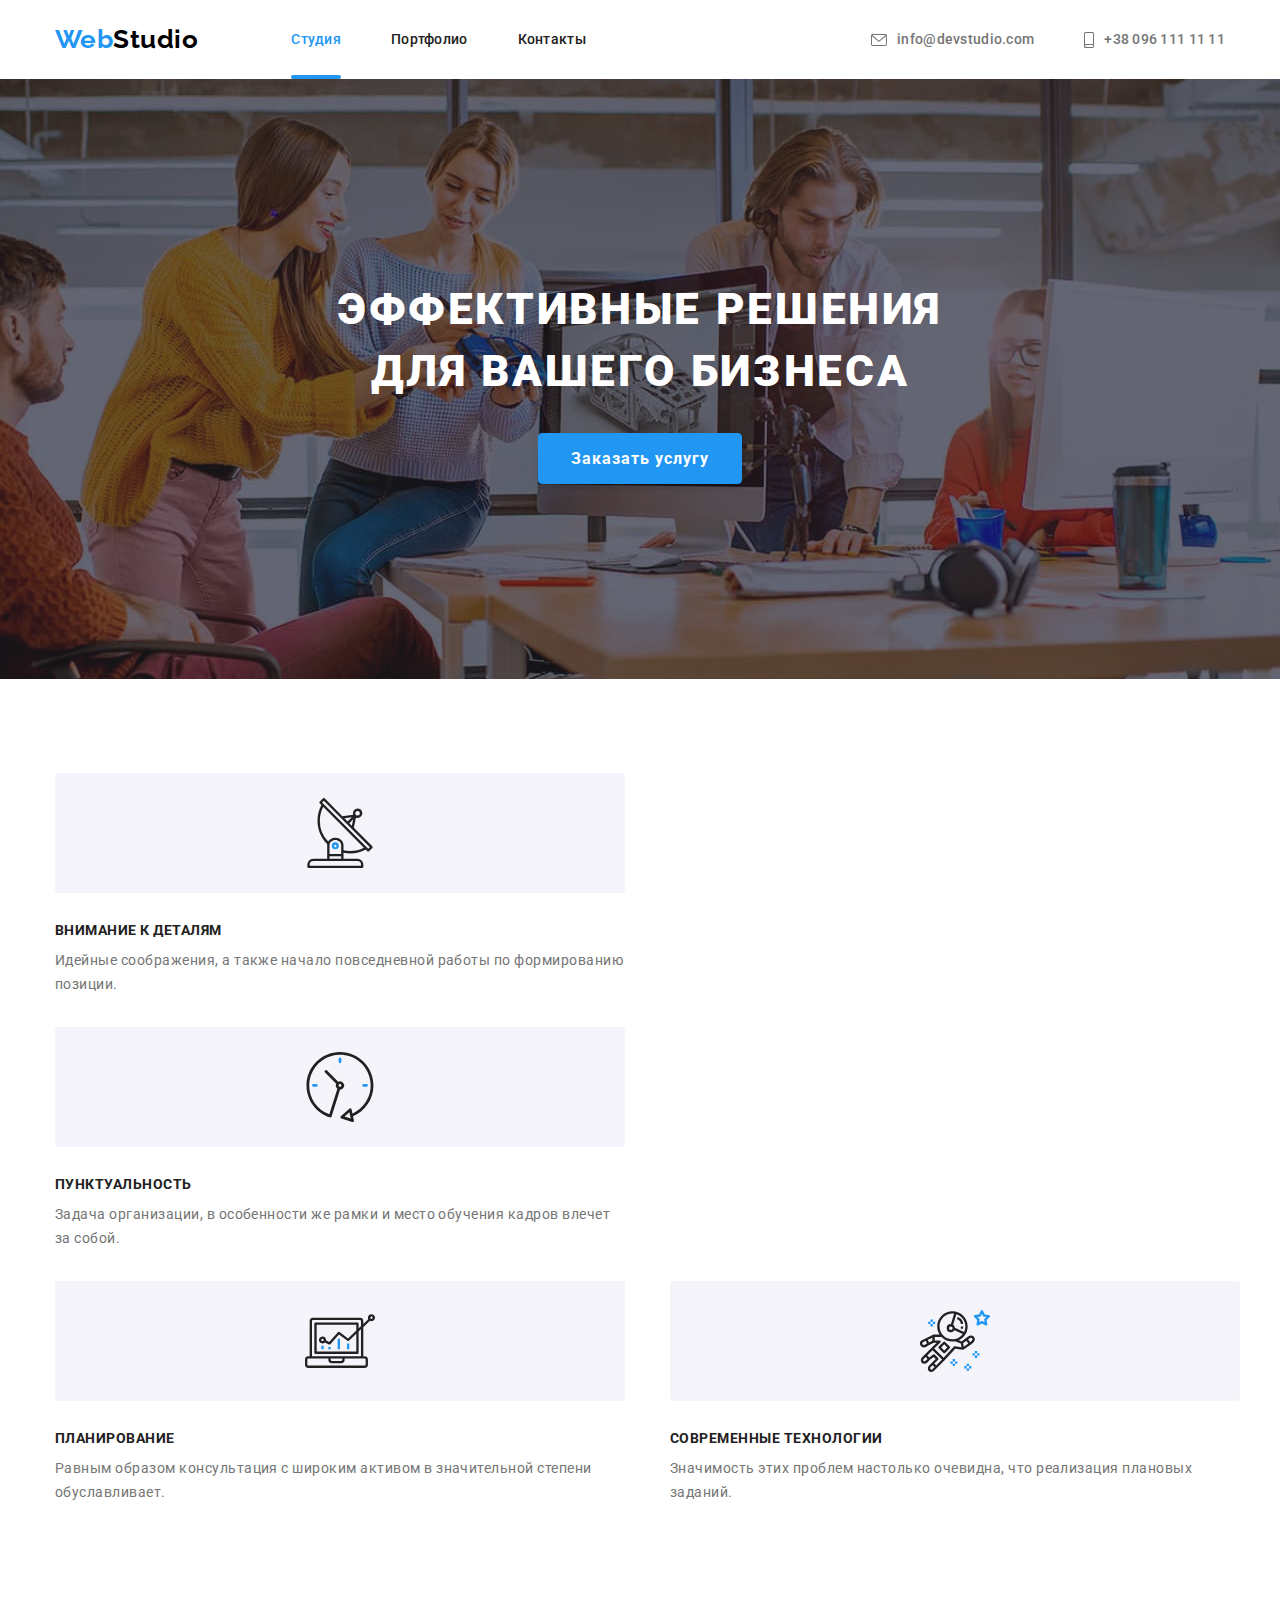
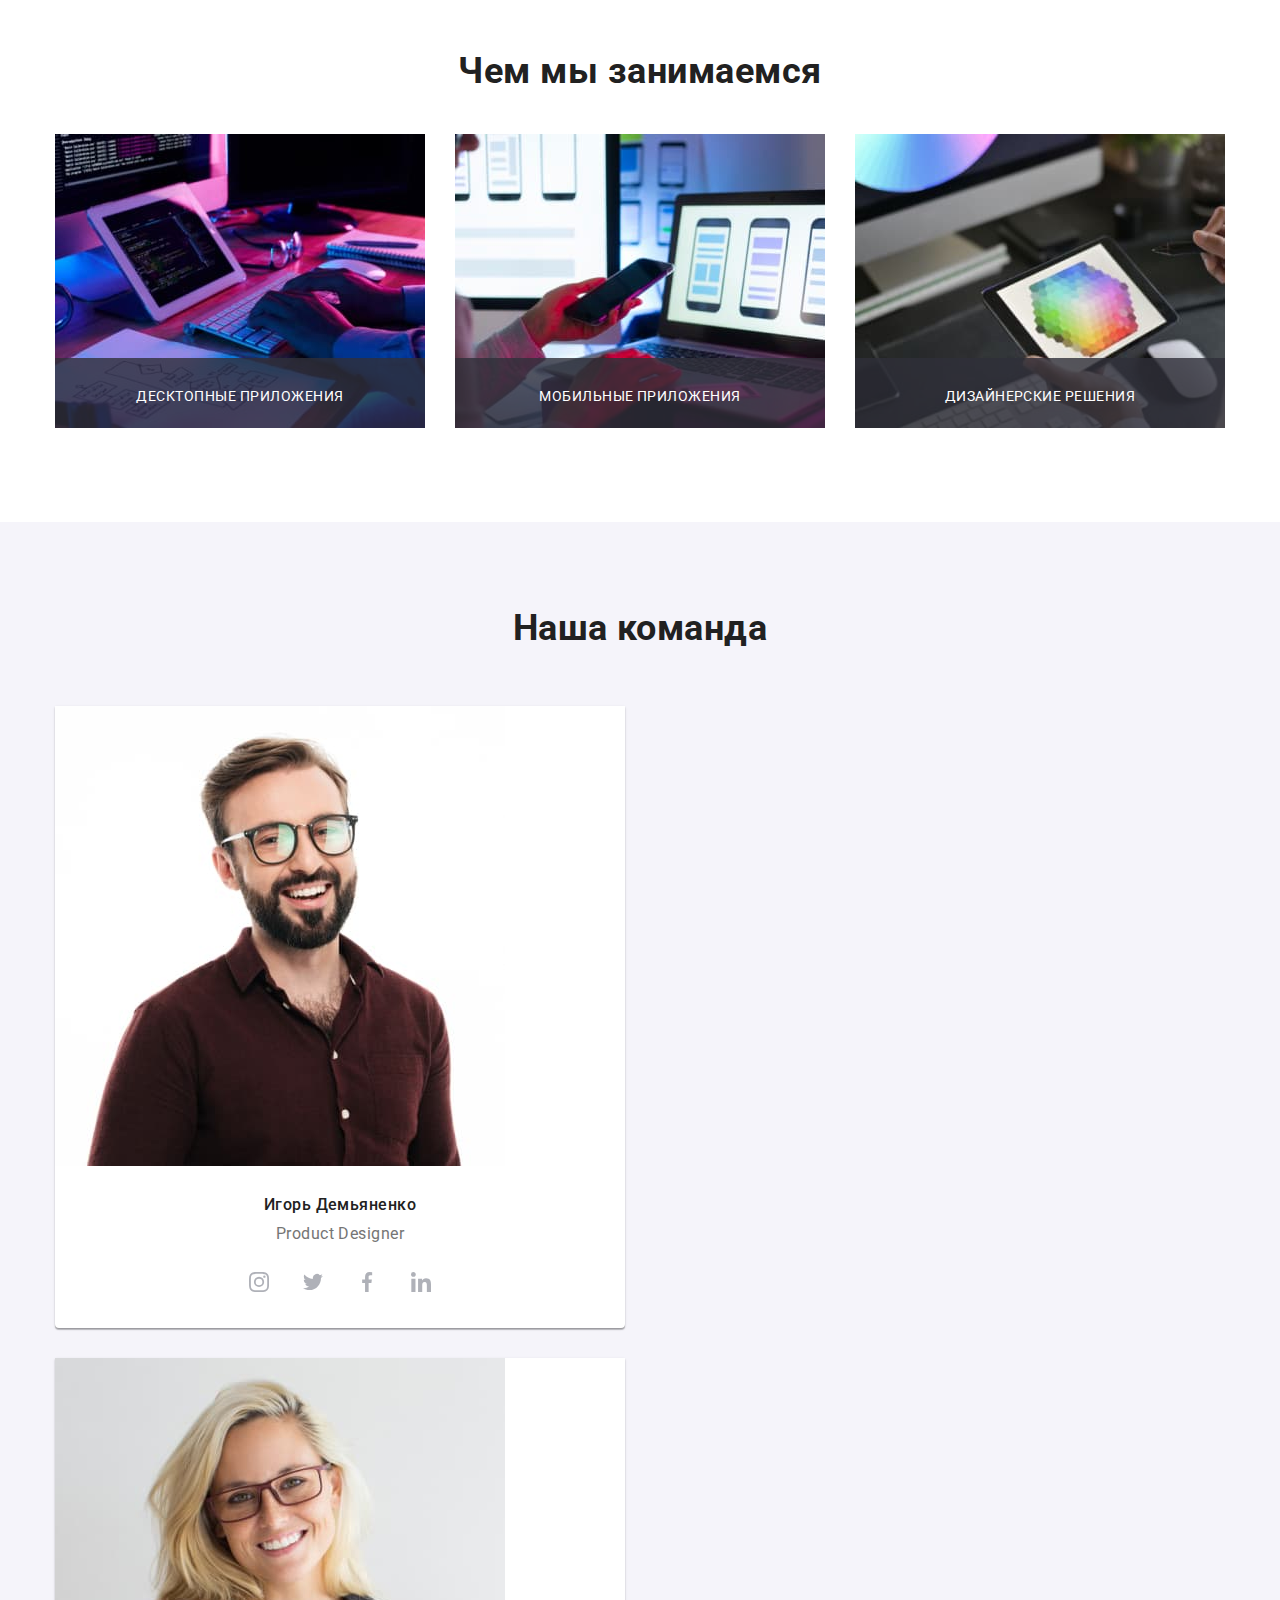
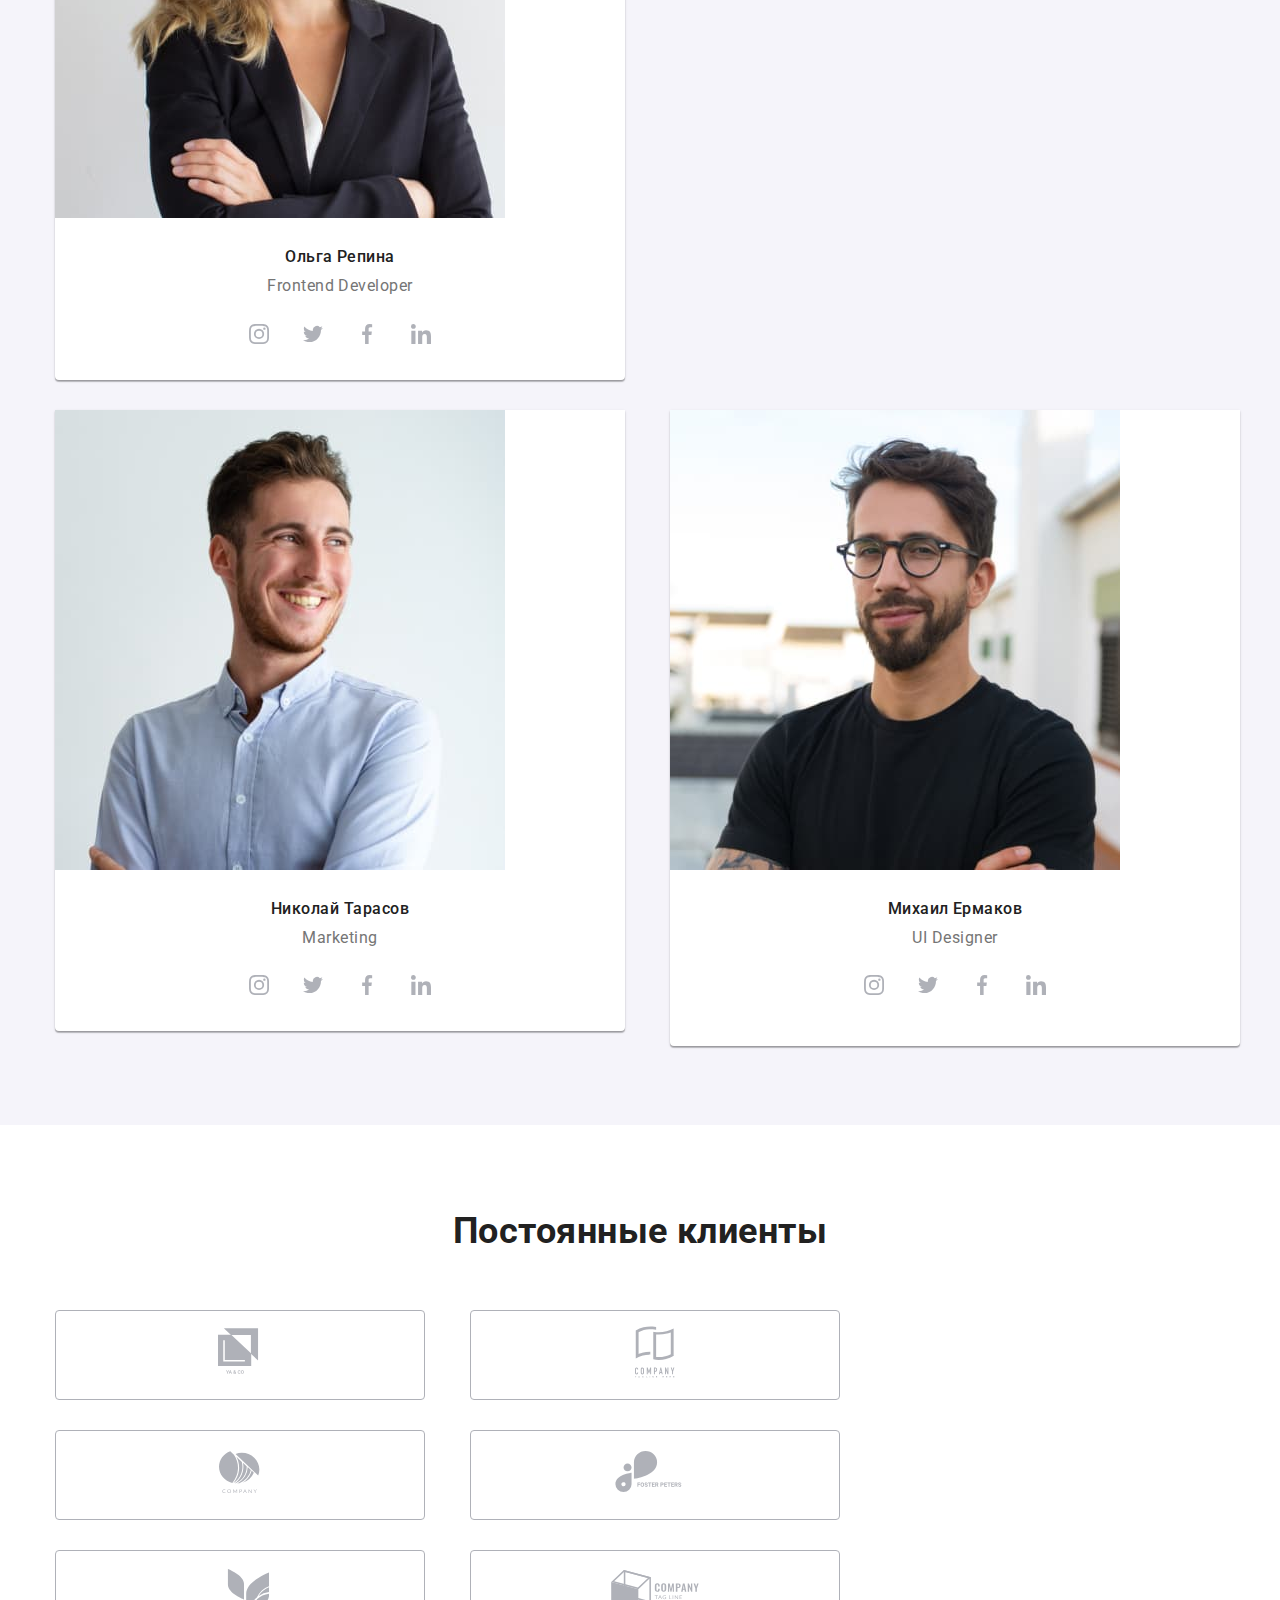
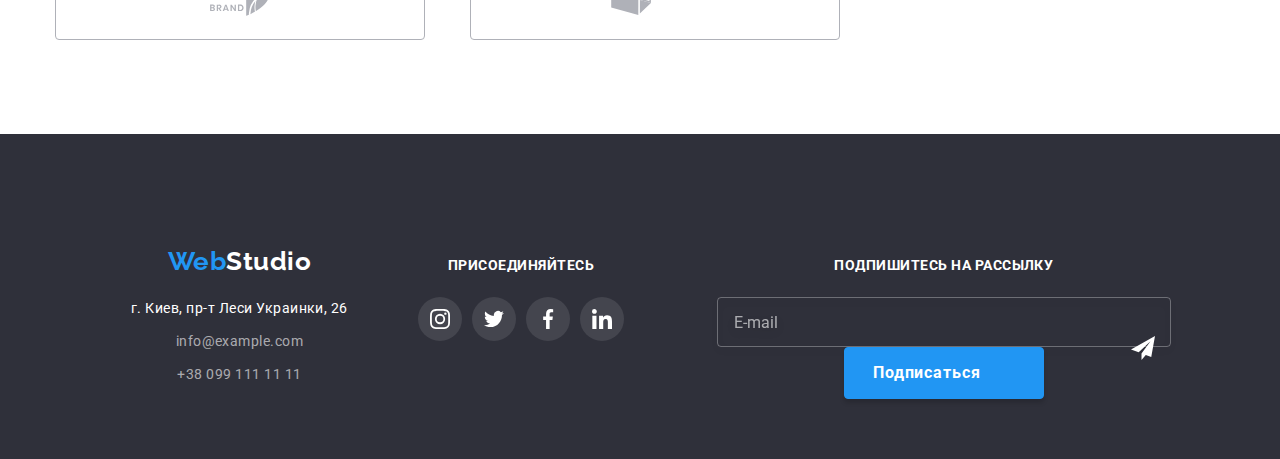
==== commit a7d588ab: "добавляет image" ====
--- a/index.html
+++ b/index.html
@@ -203,7 +203,11 @@
             <li class="services-list__card">
               <a href="" class="services-list__link"
                 ><img
-                  src="./images/box1.jpg"
+                  srcset="
+                    ./images/serv/desktop.jpg    1x,
+                    ./images/serv/@2xdesktop.jpg 2x
+                  "
+                  src="./images/serveses/desktop.jpg"
                   alt="услуги_компании"
                   width="370"
                   height="294"
@@ -216,7 +220,11 @@
             <li class="services-list__card">
               <a href="" class="services-list__link">
                 <img
-                  src="./images/box2.jpg"
+                  srcset="
+                    ./images/serv/mobile.jpg    1x,
+                    ./images/serv/@2xmobile.jpg 2x
+                  "
+                  src="./images/serveses/mobile.jpg"
                   alt="услуги_компании"
                   width="370"
                   height="294"
@@ -229,7 +237,11 @@
             <li class="services-list__card">
               <a href="" class="services-list__link">
                 <img
-                  src="./images/box3.jpg"
+                  srcset="
+                    ./images/serv/designer.jpg    1x,
+                    ./images/serv/@2xdesigner.jpg 2x
+                  "
+                  src="./images/serveses/designer.jpg"
                   alt="услуги_компании"
                   width="370"
                   height="294"
@@ -248,12 +260,17 @@
           <h2 class="team__title">Наша команда</h2>
           <ul class="team-list">
             <li class="team-list__card">
-              <img
-                src="./images/img_3.jpg"
-                alt="участник_команды"
-                width="270"
-                height="260"
-              />
+              <thumb class="team-list__wrapper">
+                <img
+                  srcset="
+                    ./images/team/Ihor.jpg    1x,
+                    ./images/team/@2xIhor.jpg 2x
+                  "
+                  src="./images/team/Ihor.jpg"
+                  alt="участник_команды"
+                />
+              </thumb>
+
               <h3 class="team-list__member">Игорь Демьяненко</h3>
               <p class="team-list__position">Product Designer</p>
               <ul class="social-list">
@@ -303,12 +320,17 @@
               </ul>
             </li>
             <li class="team-list__card">
-              <img
-                src="./images/img_2.jpg"
-                alt="участник_команды"
-                width="270"
-                height="260"
-              />
+              <thumb class="team-list__wrapper">
+                <img
+                  srcset="
+                    ./images/team/olha.jpg    1x,
+                    ./images/team/@2xolha.jpg 2x
+                  "
+                  src="./images/team/olha.jpg"
+                  alt="участник_команды"
+                />
+              </thumb>
+
               <h3 class="team-list__member">Ольга Репина</h3>
               <p class="team-list__position">Frontend Developer</p>
               <ul class="social-list">
@@ -358,12 +380,14 @@
               </ul>
             </li>
             <li class="team-list__card">
-              <img
-                src="./images/img_1.jpg"
-                alt="участник_команды"
-                width="270"
-                height="260"
-              />
+              <thumb class="team-list__wrapper">
+                <img
+                  srcset="./images/team/nik.jpg 1x, ./images/team/@2xnik.jpg 2x"
+                  src="./images/team/nik.jpg"
+                  alt="участник_команды"
+                />
+              </thumb>
+
               <h3 class="team-list__member">Николай Тарасов</h3>
               <p class="team-list__position">Marketing</p>
               <ul class="social-list">
@@ -413,12 +437,17 @@
               </ul>
             </li>
             <li class="team-list__card">
-              <img
-                src="./images/img.jpg"
-                alt="участник_команды"
-                width="270"
-                height="260"
-              />
+              <thumb class="team-list__wrapper">
+                <img
+                  srcset="
+                    ./images/team/mike.jpg    1x,
+                    ./images/team/@2xmike.jpg 2x
+                  "
+                  src="./images/team/mike.jpg"
+                  alt="участник_команды"
+                />
+              </thumb>
+
               <h3 class="team-list__member">Михаил Ермаков</h3>
               <p class="team-list__position">UI Designer</p>
               <ul class="social-list">
--- a/css/main.min.css
+++ b/css/main.min.css
@@ -1,3 +1,3 @@
 /*! modern-normalize v1.0.0 | MIT License | https://github.com/sindresorhus/modern-normalize */*,*::before,*::after{-webkit-box-sizing:border-box;box-sizing:border-box}:root{-moz-tab-size:4;-o-tab-size:4;tab-size:4}html{line-height:1.15;-webkit-text-size-adjust:100%}body{margin:0;padding:0}body{font-family:system-ui,-apple-system,"Segoe UI",Roboto,Helvetica,Arial,sans-serif,"Apple Color Emoji","Segoe UI Emoji"}hr{height:0;color:inherit}abbr[title]{-webkit-text-decoration:underline dotted;text-decoration:underline dotted}b,strong{font-weight:bolder}code,kbd,samp,pre{font-family:ui-monospace, SFMono-Regular, Consolas, "Liberation Mono", Menlo,- monospace;font-size:1em}small{font-size:80%}sub,sup{font-size:75%;line-height:0;position:relative;vertical-align:baseline}sub{bottom:-0.25em}sup{top:-0.5em}table{text-indent:0;border-color:inherit}button,input,optgroup,select,textarea{font-family:inherit;font-size:100%;line-height:1.15;margin:0}address{font-style:normal}button,select{text-transform:none}button,[type="button"],[type="reset"],[type="submit"]{-webkit-appearance:button}::-moz-focus-inner{border-style:none;padding:0}:-moz-focusring{outline:1px dotted ButtonText}:-moz-ui-invalid{box-shadow:none}legend{padding:0}progress{vertical-align:baseline}::-webkit-inner-spin-button,::-webkit-outer-spin-button{height:auto}[type="search"]{-webkit-appearance:textfield;outline-offset:-2px}::-webkit-search-decoration{-webkit-appearance:none}::-webkit-file-upload-button{-webkit-appearance:button;font:inherit}summary{display:list-item}body{font-family:"Roboto", sans-serif;letter-spacing:0.03em;color:#212121;background-color:#fff}img{display:block;max-width:100%;height:auto}.site-nav,.list-cont,.features-list,.services-list,.team-list,.social-list,.clients-list,.social__list,.filters,.projects-list,.mobile-menu,.mobile-cont,.menu-social{padding:0px;margin:0px;list-style:none}.visually-hidden{position:absolute;width:1px;height:1px;margin:-1px;border:0;padding:0;white-space:nowrap;-webkit-clip-path:inset(100%);clip-path:inset(100%);clip:rect(0 0 0 0);overflow:hidden}.container{padding-left:15px;padding-right:15px;margin-left:auto;margin-right:auto}@media screen and (min-width: 480px){.container{width:480px}}@media screen and (min-width: 768px){.container{width:768px}}@media screen and (min-width: 1200px){.container{width:1200px}}.page-header__container{display:-webkit-box;display:-ms-flexbox;display:flex;-webkit-box-align:center;-ms-flex-align:center;align-items:center}.page-header--border{border-bottom:1px solid #ececec}.page-header__navigation{display:-webkit-box;display:-ms-flexbox;display:flex;-webkit-box-align:center;-ms-flex-align:center;align-items:center}.logo{display:-webkit-inline-box;display:-ms-inline-flexbox;display:inline-flex;font-family:"Raleway", sans-serif;font-weight:700;font-size:24px;line-height:1.16;text-decoration:none}@media screen and (min-width: 768px){.logo{font-size:26px;line-height:1.2}}.logo--blue{color:#2196f3}.logo--black{color:#000}.logo--white{color:#fff}.site-nav{display:-webkit-box;display:-ms-flexbox;display:flex;margin-left:88px}@media screen and (min-width: 1200px){.site-nav__below{margin-left:93px}}.site-nav__item:not(:last-child){margin-right:50px}@media screen and (max-width: 767px){.site-nav{display:none}}.site-nav__link{position:relative;display:inline-block;padding-top:32px;padding-bottom:32px;font-weight:500;font-size:14px;line-height:1.1;letter-spacing:0.02em;text-decoration:none;color:#212121;-webkit-transition:color 250ms cubic-bezier(0.4, 0, 0.2, 1);transition:color 250ms cubic-bezier(0.4, 0, 0.2, 1)}.site-nav__link:hover,.site-nav__link:focus{color:#2196f3}.site-nav__link--current{color:#2196f3}.site-nav__link--current::after{position:absolute;bottom:0;left:0;content:"";display:block;height:4px;width:100%;border-radius:2px;background-color:#2196f3}.list-cont{display:-webkit-box;display:-ms-flexbox;display:flex;margin-left:auto}@media screen and (max-width: 767px){.list-cont{display:none}}@media screen and (max-width: 1199px){.list-cont{-webkit-box-orient:vertical;-webkit-box-direction:normal;-ms-flex-direction:column;flex-direction:column}}@media screen and (min-width: 1200px){.list-cont{-webkit-box-align:center;-ms-flex-align:center;align-items:center}}@media screen and (min-width: 1200px){.list-cont__item:not(:last-child){margin-right:50px}}@media screen and (max-width: 1199px){.list-cont__item__margin{margin-bottom:10px}}@media screen and (min-width: 768px){.list-cont__item{display:-webkit-box;display:-ms-flexbox;display:flex;-webkit-box-pack:start;-ms-flex-pack:start;justify-content:flex-start}}.list-cont__link{display:-webkit-box;display:-ms-flexbox;display:flex;-webkit-box-pack:center;-ms-flex-pack:center;justify-content:center;-webkit-box-align:center;-ms-flex-align:center;align-items:center;font-weight:500;font-size:14px;line-height:1.1;letter-spacing:0.02em;text-decoration:none;color:#757575;-webkit-transition:color 250ms cubic-bezier(0.4, 0, 0.2, 1);transition:color 250ms cubic-bezier(0.4, 0, 0.2, 1)}.list-cont__link:hover,.list-cont__link:focus{color:#2196f3}.list-cont__icon{fill:currentColor}@media screen and (min-width: 768px){.list-cont__icon{margin-right:8px}}@media screen and (min-width: 1200px){.list-cont__icon{margin-right:10px}}.hero{margin-left:auto;margin-right:auto;padding-top:118px;padding-bottom:118px;max-width:480px;height:400px;text-align:center;color:#fff;background-color:#2f303a;background-image:-webkit-gradient(linear, left top, right top, from(rgba(47,48,58,0.4)), to(rgba(47,48,58,0.4))),url(../images/bg-image.jpg);background-image:linear-gradient(to right, rgba(47,48,58,0.4), rgba(47,48,58,0.4)),url(../images/bg-image.jpg);background-size:cover;background-repeat:no-repeat;background-position:center}@media screen and (min-width: 768px){.hero{max-width:768px}}@media screen and (min-width: 1200px){.hero{padding-top:200px;padding-bottom:200px;max-width:1600px;height:600px}}.hero__title{margin-top:0px;margin-bottom:30px;font-weight:900;font-size:26px;line-height:1.61;letter-spacing:0.06em;text-transform:uppercase;color:#fff}@media screen and (min-width: 1200px){.hero__title{font-size:44px;line-height:1.4}}.button{display:inline-block;min-width:200px;min-height:50px;font-weight:700;font-size:16px;line-height:1.87;letter-spacing:0.06em;text-decoration:none;color:#fff;background-color:#2196f3;border-radius:4px;border:1px solid #2196f3;-webkit-box-shadow:0px 4px 4px rgba(0,0,0,0.15);box-shadow:0px 4px 4px rgba(0,0,0,0.15);cursor:pointer;-webkit-transition:background-color 250ms cubic-bezier(0.4, 0, 0.2, 1);transition:background-color 250ms cubic-bezier(0.4, 0, 0.2, 1)}.button:focus,.button:hover{background-color:#188ce8}.button--hero{padding:10px 32px 10px 32px}.button--modal{padding:10px 52px 10px 52px}.button--footer{padding:10px 62px 10px 28px}.button-wrapper{position:relative;margin-left:12px}.button__icon{position:absolute;top:50%;right:28px;-webkit-transform:translateY(-50%);transform:translateY(-50%)}.features{padding-top:60px;padding-bottom:60px}@media screen and (min-width: 1200px){.features{padding-top:94px}}@media screen and (min-width: 768px){.features-list{display:-webkit-box;display:-ms-flexbox;display:flex;-ms-flex-wrap:wrap;flex-wrap:wrap;margin:-15px}}@media screen and (min-width: 1200px){.features-list :nth-child(4){margin-right:0px}}@media screen and (max-width: 767px){.features-list__card{margin-bottom:30px}}@media screen and (min-width: 768px){.features-list__card{display:-webkit-box;display:-ms-flexbox;display:flex;-webkit-box-orient:vertical;-webkit-box-direction:normal;-ms-flex-direction:column;flex-direction:column;-ms-flex-preferred-size:calc((100% - 4 * 15px) / 2);flex-basis:calc((100% - 4 * 15px) / 2);margin:15px}}@media screen and (min-width: 1200px){.features-list__card{width:calc((100% - 90px) / 4);margin-right:30px}}.features-list__wrapper{display:-webkit-box;display:-ms-flexbox;display:flex;-webkit-box-pack:center;-ms-flex-pack:center;justify-content:center;-webkit-box-align:center;-ms-flex-align:center;align-items:center;width:100%;height:120px;margin-bottom:30px;background-color:#f5f4fa;border-radius:4px}.features-list__desc{margin-top:0px;margin-bottom:0px;font-family:"Roboto";font-weight:400;font-size:14px;line-height:1.71;color:#757575;text-align:left}.features-list__title{margin-top:0px;margin-bottom:10px;font-weight:700;font-size:14px;line-height:1.14;text-transform:uppercase}@media screen and (max-width: 767px){.features-list{text-align:center}}@media screen and (max-width: 1199px){.services{display:none}}@media screen and (min-width: 1200px){.services{padding-bottom:94px;padding-top:94px}}.services__title{margin-top:0px;margin-bottom:0px;font-weight:700;font-size:36px;line-height:0.7;text-align:center}.services-list{display:-webkit-box;display:-ms-flexbox;display:flex;-ms-flex-wrap:wrap;flex-wrap:wrap;margin-top:50px}.services-list :nth-child(3){margin-right:0px}.services-list__card{width:calc((100% - 60px) / 3);margin-right:30px;position:relative}.services-list__link{display:block;text-decoration:none}.services-list__title{margin:0;font-family:"Roboto";font-weight:400;font-size:14px;line-height:1.7;color:#fff}.services-list__overlay{position:absolute;bottom:0;height:70px;width:370px;padding-top:27px;padding-bottom:27px;text-align:center;background-color:rgba(47,48,58,0.8)}.team{background-color:#f5f4fa;padding-top:60px;padding-bottom:60px}@media screen and (min-width: 1200px){.team{padding-bottom:94px;padding-top:94px}}.team__title{margin-top:0px;margin-bottom:0px;font-weight:700;font-size:28px;line-height:1.17;text-align:center}@media screen and (max-width: 1199px){.team__title{margin-bottom:30px}}@media screen and (min-width: 1200px){.team__title{font-size:36px;line-height:0.7}}.team-list{margin-top:30px}@media screen and (max-width: 768px){.team-list{display:-webkit-box;display:-ms-flexbox;display:flex;-ms-flex-wrap:wrap;flex-wrap:wrap;margin:-15px}}@media screen and (min-width: 1200px){.team-list{margin-top:50px}.team-list :nth-child(4){margin-right:0px}.team-list :last-child{margin-bottom:0}}.team-list__card{padding-bottom:24px;text-align:center;background-color:#fff;-webkit-box-shadow:0px 1px 3px rgba(0,0,0,0.12),0px 1px 1px rgba(0,0,0,0.14),0px 2px 1px rgba(0,0,0,0.2);box-shadow:0px 1px 3px rgba(0,0,0,0.12),0px 1px 1px rgba(0,0,0,0.14),0px 2px 1px rgba(0,0,0,0.2);border-radius:0px 0px 4px 4px;margin-bottom:30px}@media screen and (min-width: 768px){.team-list__card{-ms-flex-preferred-size:calc((100% - 4 * 15px) / 2);flex-basis:calc((100% - 4 * 15px) / 2);margin:15px}}@media screen and (min-width: 1200px){.team-list__card{width:calc((100% - 90px) / 4);margin-right:30px}}.team-list__member{margin-top:30px;margin-bottom:0px;font-weight:500;font-size:16px;line-height:1.18}.team-list__position{margin-top:10px;margin-bottom:16px;color:#757575;font-weight:400;font-size:16px;line-height:1.18}.social-list{display:-webkit-box;display:-ms-flexbox;display:flex;-webkit-box-align:center;-ms-flex-align:center;align-items:center;-webkit-box-pack:center;-ms-flex-pack:center;justify-content:center}.social-list:nth-last-child(4){margin-right:0px}.social-list__item{margin-right:10px}.social-list__link{display:-webkit-box;display:-ms-flexbox;display:flex;-webkit-box-align:center;-ms-flex-align:center;align-items:center;-webkit-box-pack:center;-ms-flex-pack:center;justify-content:center;width:44px;height:44px;color:#afb1b8;border-radius:50px;-webkit-transition:background-color 250ms cubic-bezier(0.4, 0, 0.2, 1) , color 250ms cubic-bezier(0.4, 0, 0.2, 1);transition:background-color 250ms cubic-bezier(0.4, 0, 0.2, 1) , color 250ms cubic-bezier(0.4, 0, 0.2, 1)}.social-list__link:hover,.social-list__link:focus{color:#fff;background-color:#2196f3}.social-list__icon{fill:currentColor}.clients{padding-top:60px;padding-bottom:60px}@media screen and (min-width: 1200px){.clients{padding-bottom:94px;padding-top:94px;text-align:center}}.clients__title{margin-top:0px;margin-bottom:30px;font-weight:700;font-size:28px;line-height:1.17;text-align:center}@media screen and (min-width: 1200px){.clients__title{font-size:36px;line-height:0.7}}.clients-list{display:-webkit-box;display:-ms-flexbox;display:flex;-ms-flex-wrap:wrap;flex-wrap:wrap}@media screen and (max-width: 767px){.clients-list{margin:-15px}}@media screen and (min-width: 767px){.clients-list{margin:-15px}}@media screen and (min-width: 1200px){.clients-list{margin-top:50px}}.clients-list__card{-webkit-box-pack:center;-ms-flex-pack:center;justify-content:center;-webkit-box-align:center;-ms-flex-align:center;align-items:center;display:-webkit-box;display:-ms-flexbox;display:flex;width:170px;height:90px;color:#afb1b8;border-radius:4px;border:1px solid #afb1b8;-webkit-transition:color 250ms cubic-bezier(0.4, 0, 0.2, 1) , border 250ms cubic-bezier(0.4, 0, 0.2, 1);transition:color 250ms cubic-bezier(0.4, 0, 0.2, 1) , border 250ms cubic-bezier(0.4, 0, 0.2, 1)}.clients-list__card:hover,.clients-list__card:focus{color:#2196f3;border:1px solid #2196f3}@media screen and (max-width: 767px){.clients-list__card{-ms-flex-preferred-size:calc((100% - 4 * 15px) / 2);flex-basis:calc((100% - 4 * 15px) / 2);margin:15px}}@media screen and (min-width: 768px){.clients-list__card{-ms-flex-preferred-size:calc((100% - 6 * 15px) / 3);flex-basis:calc((100% - 6 * 15px) / 3);margin:15px}}@media screen and (min-width: 1200px){.clients-list__card{margin-right:30px}}.clients-list__link{color:inherit;cursor:pointer}.clients-list__icon{fill:currentColor}.clients-list__card:nth-child(6n){margin-right:0px}.footer{padding-top:60px;padding-bottom:60px;background-color:#2f303a}.footer__container{display:-webkit-box;display:-ms-flexbox;display:flex;-webkit-box-align:center;-ms-flex-align:center;align-items:center}@media screen and (max-width: 767px){.footer__container{-webkit-box-orient:vertical;-webkit-box-direction:normal;-ms-flex-direction:column;flex-direction:column;text-align:center}}@media screen and (min-width: 768px){.footer__container{-ms-flex-wrap:wrap;flex-wrap:wrap}}@media screen and (min-width: 1200px){.footer__container{-webkit-box-align:baseline;-ms-flex-align:baseline;align-items:baseline}}@media screen and (min-width: 768px){.address{margin-left:76px;text-align:center}}.address-list{margin-top:20px;font-weight:400;font-size:14px;line-height:1.71}.address-list__city{margin-top:0px;margin-bottom:0px;color:#fff}.address-list__link{display:block;margin-top:8px;margin-bottom:0px;color:rgba(255,255,255,0.6);text-decoration:none}@media screen and (min-width: 1200px){.address-list__link{margin-top:9px}}@media screen and (max-width: 767px){.social{margin-top:60px}}@media screen and (min-width: 768px){.social{margin-left:165px;text-align:center;margin-bottom:42px}}@media screen and (min-width: 1200px){.social{margin-left:70px}}.social__title{margin-top:0px;margin-bottom:20px;font-weight:700;font-size:14px;line-height:1.7;color:#fff}.social__list{display:-webkit-box;display:-ms-flexbox;display:flex;-webkit-box-align:center;-ms-flex-align:center;align-items:center;-webkit-box-pack:center;-ms-flex-pack:center;justify-content:center}.social__item{margin-right:10px}.social__item:last-child{margin-right:0}.social__link{display:-webkit-box;display:-ms-flexbox;display:flex;-webkit-box-align:center;-ms-flex-align:center;align-items:center;-webkit-box-pack:center;-ms-flex-pack:center;justify-content:center;width:44px;height:44px;color:#fff;border-radius:50px;background-color:rgba(255,255,255,0.1);-webkit-transition:background-color 250ms cubic-bezier(0.4, 0, 0.2, 1);transition:background-color 250ms cubic-bezier(0.4, 0, 0.2, 1)}.social__link:hover,.social__link:focus{background-color:#2196f3}.social__icon{fill:currentColor}.news{margin-top:60px}@media screen and (min-width: 768px){.news{margin-left:166px;text-align:center}}@media screen and (min-width: 1200px){.news{margin-left:93px}}.news__title{margin-top:0px;margin-bottom:20px;font-weight:700;font-size:14px;line-height:1.7;color:#fff}.footer-form__mail::-webkit-input-placeholder{font-weight:400;font-size:16px;line-height:1.25;color:rgba(255,255,255,0.6)}.footer-form__mail:-ms-input-placeholder{font-weight:400;font-size:16px;line-height:1.25;color:rgba(255,255,255,0.6)}.footer-form__mail::-ms-input-placeholder{font-weight:400;font-size:16px;line-height:1.25;color:rgba(255,255,255,0.6)}.footer-form__mail::placeholder{font-weight:400;font-size:16px;line-height:1.25;color:rgba(255,255,255,0.6)}.footer-form__mail{margin:0;padding:0;padding:15px 16px;width:100%;height:50px;border:1px solid rgba(255,255,255,0.3);border-radius:4px;-webkit-filter:drop-shadow(0px 4px 4px rgba(0,0,0,0.15));filter:drop-shadow(0px 4px 4px rgba(0,0,0,0.15));background-color:transparent}.footer-form__mail:focus{color:rgba(255,255,255,0.6);border:1px solid rgba(255,255,255,0.3);background-color:transparent}@media screen and (max-width: 768px){.footer-form__mail{margin-bottom:20px}}.filters{display:-webkit-box;display:-ms-flexbox;display:flex;-ms-flex-wrap:wrap;flex-wrap:wrap;-webkit-box-pack:start;-ms-flex-pack:start;justify-content:flex-start}.filters :nth-last-child(-n+2){margin-bottom:0}.filters :not(:last-child){margin-right:8px}.filters :nth-child(3){margin-right:0}@media screen and (min-width: 768px){.filters{-webkit-box-pack:center;-ms-flex-pack:center;justify-content:center;margin-bottom:40px}.filters :not(:last-child){margin-right:8px}}@media screen and (max-width: 767px){.filters__item{margin-bottom:15px}}.filters__button{display:inline-block;min-width:73px;padding:6px 22px 6px 22px;font-weight:500;font-size:16px;line-height:1.62;text-align:center;text-decoration:none;color:#212121;background-color:#f5f4fa;border:1px solid transparent;border-radius:4px;cursor:pointer;-webkit-transition:color 250ms cubic-bezier(0.4, 0, 0.2, 1) , background-color 250ms cubic-bezier(0.4, 0, 0.2, 1) , -webkit-box-shadow 250ms cubic-bezier(0.4, 0, 0.2, 1);transition:color 250ms cubic-bezier(0.4, 0, 0.2, 1) , background-color 250ms cubic-bezier(0.4, 0, 0.2, 1) , -webkit-box-shadow 250ms cubic-bezier(0.4, 0, 0.2, 1);transition:color 250ms cubic-bezier(0.4, 0, 0.2, 1) , background-color 250ms cubic-bezier(0.4, 0, 0.2, 1) , box-shadow 250ms cubic-bezier(0.4, 0, 0.2, 1);transition:color 250ms cubic-bezier(0.4, 0, 0.2, 1) , background-color 250ms cubic-bezier(0.4, 0, 0.2, 1) , box-shadow 250ms cubic-bezier(0.4, 0, 0.2, 1) , -webkit-box-shadow 250ms cubic-bezier(0.4, 0, 0.2, 1)}.filters__button:hover,.filters__button:focus{color:#fff;background-color:#2196f3;-webkit-box-shadow:0px 3px 1px rgba(0,0,0,0.1),0px 1px 2px rgba(0,0,0,0.08),0px 2px 2px rgba(0,0,0,0.12);box-shadow:0px 3px 1px rgba(0,0,0,0.1),0px 1px 2px rgba(0,0,0,0.08),0px 2px 2px rgba(0,0,0,0.12)}.portfolio{padding-top:60px;padding-bottom:60px}@media screen and (min-width: 1200px){.portfolio{padding-top:94px;padding-bottom:94px}}.projects-list{display:-webkit-box;display:-ms-flexbox;display:flex;-ms-flex-wrap:wrap;flex-wrap:wrap;-webkit-box-orient:vertical;-webkit-box-direction:normal;-ms-flex-direction:column;flex-direction:column;margin-top:40px}.projects-list :last-child{margin-bottom:0}@media screen and (min-width: 768px){.projects-list{margin:-15px}}@media screen and (min-width: 1200px){.projects-list{margin-top:34px}.projects-list :nth-child(3n){margin-right:0}.projects-list :nth-last-child(-n+3){margin-bottom:0}}.projects-list__card{background-color:#fff;margin-bottom:30px}@media screen and (min-width: 768px){.projects-list__card{-ms-flex-preferred-size:calc((100% - 4 * 15px) / 2);flex-basis:calc((100% - 4 * 15px) / 2);margin:15px}}@media screen and (min-width: 1200px){.projects-list__card{width:calc((100% - 60px) / 3);margin-right:30px;margin-bottom:30px}}.projects-list__title{margin-top:0px;margin-bottom:4px;font-weight:700;font-size:18px;line-height:2;letter-spacing:0.06em;color:#212121}.projects-list__descrip{margin-top:0px;margin-bottom:0px;font-weight:400;font-size:16px;line-height:1.9;color:#757575}.projects-list__wrapper{padding:20px 24px;border-bottom:1px solid #eeeeee;border-left:1px solid #eeeeee;border-right:1px solid #eeeeee}.projects-list__link{display:block;text-decoration:none;-webkit-transition:-webkit-box-shadow 250ms cubic-bezier(0.4, 0, 0.2, 1);transition:-webkit-box-shadow 250ms cubic-bezier(0.4, 0, 0.2, 1);transition:box-shadow 250ms cubic-bezier(0.4, 0, 0.2, 1);transition:box-shadow 250ms cubic-bezier(0.4, 0, 0.2, 1), -webkit-box-shadow 250ms cubic-bezier(0.4, 0, 0.2, 1)}.projects-list__link:hover,.projects-list__link:focus{-webkit-box-shadow:0px 4px 4px rgba(0,0,0,0.25),0px 4px 4px rgba(0,0,0,0.06),1px 4px 6px rgba(0,0,0,0.16);box-shadow:0px 4px 4px rgba(0,0,0,0.25),0px 4px 4px rgba(0,0,0,0.06),1px 4px 6px rgba(0,0,0,0.16)}.overlay{position:relative;overflow:hidden}.overlay__text{margin:0;font-size:18px;font-weight:400;line-height:1.55;text-align:left;color:#fff}.overlay__box{position:absolute;bottom:0;left:0;width:100%;height:100%;padding:63px 24px;background-color:rgba(33,150,243,0.9);-webkit-transform:translatey(100%);transform:translatey(100%);opacity:0;-webkit-transition:-webkit-transform 250ms cubic-bezier(0.4, 0, 0.2, 1);transition:-webkit-transform 250ms cubic-bezier(0.4, 0, 0.2, 1);transition:transform 250ms cubic-bezier(0.4, 0, 0.2, 1);transition:transform 250ms cubic-bezier(0.4, 0, 0.2, 1), -webkit-transform 250ms cubic-bezier(0.4, 0, 0.2, 1)}.projects-list__card:hover .overlay__box{-webkit-transform:translatey(0);transform:translatey(0);opacity:1}.backdrop{position:fixed;top:0;left:0;width:100%;height:100%;background-color:rgba(0,0,0,0.2);-webkit-transition:opacity 250ms cubic-bezier(0.4, 0, 0.2, 1) , visibility 250ms cubic-bezier(0.4, 0, 0.2, 1);transition:opacity 250ms cubic-bezier(0.4, 0, 0.2, 1) , visibility 250ms cubic-bezier(0.4, 0, 0.2, 1)}.backdrop__is-hidden{opacity:0;pointer-events:none;visibility:hidden}.backdrop__is-hidden .modal{-webkit-transform:translate(-50%, -50%) scale(0.9);transform:translate(-50%, -50%) scale(0.9)}.modal{position:absolute;left:50%;top:50%;width:450px;height:609px;padding:40px;background-color:#fff;border-radius:4px;-webkit-transform:translate(-50%, -50%) scale(1);transform:translate(-50%, -50%) scale(1);-webkit-transition:-webkit-transform 250ms cubic-bezier(0.4, 0, 0.2, 1);transition:-webkit-transform 250ms cubic-bezier(0.4, 0, 0.2, 1);transition:transform 250ms cubic-bezier(0.4, 0, 0.2, 1);transition:transform 250ms cubic-bezier(0.4, 0, 0.2, 1), -webkit-transform 250ms cubic-bezier(0.4, 0, 0.2, 1)}@media screen and (min-width: 1200px){.modal{width:528px;height:581px}}.modal__button{position:absolute;top:8px;right:8px;display:-webkit-box;display:-ms-flexbox;display:flex;-webkit-box-align:center;-ms-flex-align:center;align-items:center;-webkit-box-pack:center;-ms-flex-pack:center;justify-content:center;width:30px;height:30px;border:1px solid rgba(0,0,0,0.1);border-radius:50%;background-color:inherit;cursor:pointer;-webkit-transition:color 250ms cubic-bezier(0.4, 0, 0.2, 1);transition:color 250ms cubic-bezier(0.4, 0, 0.2, 1)}.modal__button:hover,.modal__button:focus{color:#2196f3}.modal__icon{fill:currentColor}.signup-form{text-align:center}.signup-form__title{margin-top:0;margin-bottom:12px;font-size:20px;font-weight:700;line-height:1.5;text-align:center;color:#212121}@media screen and (min-width: 1200px){.signup-form__title{line-height:1.15}}.form-field{display:-webkit-box;display:-ms-flexbox;display:flex;-webkit-box-orient:vertical;-webkit-box-direction:normal;-ms-flex-direction:column;flex-direction:column;margin-bottom:10px}.form-field__title{margin-bottom:4px;font-size:12px;font-weight:400;line-height:1.16;letter-spacing:0.01em;text-align:left;color:#757575}@media screen and (min-width: 768px){.modal-text{display:none}}.form-field__wrapper{position:relative}.form-field__input{width:100%;margin:0;padding-left:42px;padding:11px 30px;font:inherit;border:1px solid rgba(33,33,33,0.2);border-radius:4px;-webkit-transition:border-color 250ms cubic-bezier(0.4, 0, 0.2, 1);transition:border-color 250ms cubic-bezier(0.4, 0, 0.2, 1)}.form-field__input:focus,.form-field__input:hover{border-color:#2196f3;outline-color:#2196f3}.form-field__icon{position:absolute;top:11px;left:12px;-webkit-transition:fill 250ms cubic-bezier(0.4, 0, 0.2, 1);transition:fill 250ms cubic-bezier(0.4, 0, 0.2, 1)}.form-field:focus-within .form-field__icon{fill:#2196f3}.form-field:hover .form-field__icon{fill:#2196f3}.form-comment{display:-webkit-box;display:-ms-flexbox;display:flex;-webkit-box-orient:vertical;-webkit-box-direction:normal;-ms-flex-direction:column;flex-direction:column;margin-bottom:20px}.form-comment__title{margin-bottom:4px;font-size:12px;font-weight:400;line-height:1.16;letter-spacing:0.01em;text-align:left;color:#757575}.form-comment__area{height:120px;width:100%;resize:none;padding:12px 16px;border:1px solid rgba(33,33,33,0.2);border-radius:4px;-webkit-transition:border-color 250ms cubic-bezier(0.4, 0, 0.2, 1);transition:border-color 250ms cubic-bezier(0.4, 0, 0.2, 1)}.form-comment__area:focus,.form-comment__area:hover{border-color:#2196f3;outline-color:#2196f3}.form-comment__area::-webkit-input-placeholder{font-size:14px;font-weight:400;line-height:1.14;letter-spacing:0.01em;color:rgba(117,117,117,0.5)}.form-comment__area:-ms-input-placeholder{font-size:14px;font-weight:400;line-height:1.14;letter-spacing:0.01em;color:rgba(117,117,117,0.5)}.form-comment__area::-ms-input-placeholder{font-size:14px;font-weight:400;line-height:1.14;letter-spacing:0.01em;color:rgba(117,117,117,0.5)}.form-comment__area::placeholder{font-size:14px;font-weight:400;line-height:1.14;letter-spacing:0.01em;color:rgba(117,117,117,0.5)}@media screen and (min-width: 1200px){.form-comment__area::-webkit-input-placeholder{font-size:12px;line-height:1.16}.form-comment__area:-ms-input-placeholder{font-size:12px;line-height:1.16}.form-comment__area::-ms-input-placeholder{font-size:12px;line-height:1.16}.form-comment__area::placeholder{font-size:12px;line-height:1.16}}.form-check{margin-top:0;margin-bottom:30px;font-size:12px;font-weight:400;line-height:1.16;text-align:left;color:#757575}@media screen and (min-width: 1200px){.form-check{font-size:14px;line-height:1.71}}.form-check__wrapper{display:-webkit-box;display:-ms-flexbox;display:flex;-webkit-box-align:center;-ms-flex-align:center;align-items:center;-webkit-box-pack:center;-ms-flex-pack:center;justify-content:center}@media screen and (min-width: 1200px){.form-check__wrapper{display:-webkit-box;display:-ms-flexbox;display:flex;-webkit-box-align:center;-ms-flex-align:center;align-items:center;-webkit-box-pack:center;-ms-flex-pack:center;justify-content:center}}.form-check__input{position:absolute;width:1px;height:1px;margin:-1px;border:0;padding:0;white-space:nowrap;-webkit-clip-path:inset(100%);clip-path:inset(100%);clip:rect(0 0 0 0);overflow:hidden}.form-check__icon{display:inline-block;width:16px;height:15px;margin-right:8px;border:2px solid #212121;border-radius:2px;background-color:inherit;fill:#212121;-webkit-box-shadow:0px 4px 4px 0px rgba(0,0,0,0.25);box-shadow:0px 4px 4px 0px rgba(0,0,0,0.25);-webkit-transition:display 250ms cubic-bezier(0.4, 0, 0.2, 1);transition:display 250ms cubic-bezier(0.4, 0, 0.2, 1)}.form-check__input:checked+.form-check__icon{border:none}.icon__use{display:none}.form-check__input:checked+* .icon__use{display:inline-block}.form-check__link{color:#2196f3;-webkit-text-decoration-line:underline;text-decoration-line:underline;cursor:pointer}@media screen and (min-width: 1200px){.form-check__link{margin-left:5px}}.menu-container{position:fixed;z-index:2;top:0;left:0;width:100vw;height:100vh;padding:48px 40px;background:#fff;-webkit-box-shadow:0px 4px 8px rgba(0,0,0,0.04),0px 2px 4px rgba(0,0,0,0.08),0px 1px 3px rgba(0,0,0,0.16);box-shadow:0px 4px 8px rgba(0,0,0,0.04),0px 2px 4px rgba(0,0,0,0.08),0px 1px 3px rgba(0,0,0,0.16);-webkit-transform:translateX(100%);transform:translateX(100%);-webkit-transition:-webkit-transform 250ms cubic-bezier(0.4, 0, 0.2, 1);transition:-webkit-transform 250ms cubic-bezier(0.4, 0, 0.2, 1);transition:transform 250ms cubic-bezier(0.4, 0, 0.2, 1);transition:transform 250ms cubic-bezier(0.4, 0, 0.2, 1), -webkit-transform 250ms cubic-bezier(0.4, 0, 0.2, 1)}.menu-container.is-open{-webkit-transform:translateX(0);transform:translateX(0)}.menu-toggle{display:-webkit-inline-box;display:-ms-inline-flexbox;display:inline-flex;margin:0;padding:10px;border:none;background-color:transparent;margin-left:auto;cursor:pointer;-webkit-transition:color 250ms cubic-bezier(0.4, 0, 0.2, 1);transition:color 250ms cubic-bezier(0.4, 0, 0.2, 1)}.menu-toggle:hover,.menu-toggle:focus{color:#2196f3}.menu-toggle__position{position:absolute;top:10px;right:15px}.menu-toggle__position:hover,.menu-toggle__position:focus{color:#2196f3}.mobile-icon:hover,.mobile-icon:focus{fill:currentColor}@media (min-width: 768px){.menu-toggle,.menu-container{display:none}}.mobile-menu{margin-bottom:302px;font-family:Roboto;font-weight:500;font-size:40px;line-height:1.17;letter-spacing:0.02em;color:#2196f3}.mobile-menu :not(:last-child){margin-bottom:32px}.mobile-menu_link{color:#212121;text-decoration:none}.mobile-menu_link:hover,.mobile-menu_link:focus{color:#2196f3}.mobile-cont{margin-bottom:64px}.mobile-cont__link{font-weight:500;font-size:24px;line-height:1.16;letter-spacing:0.02em;text-decoration:none;color:#757575}.mobile-cont__link--bigger{font-size:34px;line-height:1.17;color:#2196f3;text-decoration:none}.mobile-cont__mobile-cont__item__margin{margin-bottom:32px}.menu-social{display:-webkit-box;display:-ms-flexbox;display:flex}.menu-social__link{font-family:"Roboto";font-weight:500;font-size:18px;line-height:1.22;letter-spacing:0.02em;color:#2196f3;text-decoration:none}.menu-social__link--border::after{content:"";width:22px;height:0;border:1px solid rgba(33,33,33,0.2);-webkit-transform:rotate(90deg);transform:rotate(90deg);margin:0 10px}.menu-social__link::after:last-child{border:none}
+ monospace;font-size:1em}small{font-size:80%}sub,sup{font-size:75%;line-height:0;position:relative;vertical-align:baseline}sub{bottom:-0.25em}sup{top:-0.5em}table{text-indent:0;border-color:inherit}button,input,optgroup,select,textarea{font-family:inherit;font-size:100%;line-height:1.15;margin:0}address{font-style:normal}button,select{text-transform:none}button,[type="button"],[type="reset"],[type="submit"]{-webkit-appearance:button}::-moz-focus-inner{border-style:none;padding:0}:-moz-focusring{outline:1px dotted ButtonText}:-moz-ui-invalid{box-shadow:none}legend{padding:0}progress{vertical-align:baseline}::-webkit-inner-spin-button,::-webkit-outer-spin-button{height:auto}[type="search"]{-webkit-appearance:textfield;outline-offset:-2px}::-webkit-search-decoration{-webkit-appearance:none}::-webkit-file-upload-button{-webkit-appearance:button;font:inherit}summary{display:list-item}body{font-family:"Roboto", sans-serif;letter-spacing:0.03em;color:#212121;background-color:#fff}img{display:block;max-width:100%;height:auto}.site-nav,.list-cont,.features-list,.services-list,.team-list,.social-list,.clients-list,.social__list,.filters,.projects-list,.mobile-menu,.mobile-cont,.menu-social{padding:0px;margin:0px;list-style:none}.visually-hidden{position:absolute;width:1px;height:1px;margin:-1px;border:0;padding:0;white-space:nowrap;-webkit-clip-path:inset(100%);clip-path:inset(100%);clip:rect(0 0 0 0);overflow:hidden}.container{padding-left:15px;padding-right:15px;margin-left:auto;margin-right:auto}@media screen and (min-width: 480px){.container{width:480px}}@media screen and (min-width: 768px){.container{width:768px}}@media screen and (min-width: 1200px){.container{width:1200px}}.page-header__container{display:-webkit-box;display:-ms-flexbox;display:flex;-webkit-box-align:center;-ms-flex-align:center;align-items:center}.page-header--border{border-bottom:1px solid #ececec}.page-header__navigation{display:-webkit-box;display:-ms-flexbox;display:flex;-webkit-box-align:center;-ms-flex-align:center;align-items:center}.logo{display:-webkit-inline-box;display:-ms-inline-flexbox;display:inline-flex;font-family:"Raleway", sans-serif;font-weight:700;font-size:24px;line-height:1.16;text-decoration:none}@media screen and (min-width: 768px){.logo{font-size:26px;line-height:1.2}}.logo--blue{color:#2196f3}.logo--black{color:#000}.logo--white{color:#fff}.site-nav{display:-webkit-box;display:-ms-flexbox;display:flex;margin-left:88px}@media screen and (min-width: 1200px){.site-nav__below{margin-left:93px}}.site-nav__item:not(:last-child){margin-right:50px}@media screen and (max-width: 767px){.site-nav{display:none}}.site-nav__link{position:relative;display:inline-block;padding-top:32px;padding-bottom:32px;font-weight:500;font-size:14px;line-height:1.1;letter-spacing:0.02em;text-decoration:none;color:#212121;-webkit-transition:color 250ms cubic-bezier(0.4, 0, 0.2, 1);transition:color 250ms cubic-bezier(0.4, 0, 0.2, 1)}.site-nav__link:hover,.site-nav__link:focus{color:#2196f3}.site-nav__link--current{color:#2196f3}.site-nav__link--current::after{position:absolute;bottom:0;left:0;content:"";display:block;height:4px;width:100%;border-radius:2px;background-color:#2196f3}.list-cont{display:-webkit-box;display:-ms-flexbox;display:flex;margin-left:auto}@media screen and (max-width: 767px){.list-cont{display:none}}@media screen and (max-width: 1199px){.list-cont{-webkit-box-orient:vertical;-webkit-box-direction:normal;-ms-flex-direction:column;flex-direction:column}}@media screen and (min-width: 1200px){.list-cont{-webkit-box-align:center;-ms-flex-align:center;align-items:center}}@media screen and (min-width: 1200px){.list-cont__item:not(:last-child){margin-right:50px}}@media screen and (max-width: 1199px){.list-cont__item__margin{margin-bottom:10px}}@media screen and (min-width: 768px){.list-cont__item{display:-webkit-box;display:-ms-flexbox;display:flex;-webkit-box-pack:start;-ms-flex-pack:start;justify-content:flex-start}}.list-cont__link{display:-webkit-box;display:-ms-flexbox;display:flex;-webkit-box-pack:center;-ms-flex-pack:center;justify-content:center;-webkit-box-align:center;-ms-flex-align:center;align-items:center;font-weight:500;font-size:14px;line-height:1.1;letter-spacing:0.02em;text-decoration:none;color:#757575;-webkit-transition:color 250ms cubic-bezier(0.4, 0, 0.2, 1);transition:color 250ms cubic-bezier(0.4, 0, 0.2, 1)}.list-cont__link:hover,.list-cont__link:focus{color:#2196f3}.list-cont__icon{fill:currentColor}@media screen and (min-width: 768px){.list-cont__icon{margin-right:8px}}@media screen and (min-width: 1200px){.list-cont__icon{margin-right:10px}}.hero{margin-left:auto;margin-right:auto;padding-top:118px;padding-bottom:118px;max-width:480px;height:400px;text-align:center;color:#fff;background-color:#2f303a;background-image:-webkit-gradient(linear, left top, right top, from(rgba(47,48,58,0.4)), to(rgba(47,48,58,0.4))),url(../images/bg-image.jpg);background-image:linear-gradient(to right, rgba(47,48,58,0.4), rgba(47,48,58,0.4)),url(../images/bg-image.jpg);background-size:cover;background-repeat:no-repeat;background-position:center}@media screen and (min-width: 768px){.hero{max-width:768px}}@media screen and (min-width: 1200px){.hero{padding-top:200px;padding-bottom:200px;max-width:1600px;height:600px}}.hero__title{margin-top:0px;margin-bottom:30px;font-weight:900;font-size:26px;line-height:1.61;letter-spacing:0.06em;text-transform:uppercase;color:#fff}@media screen and (min-width: 1200px){.hero__title{font-size:44px;line-height:1.4}}.button{display:inline-block;min-width:200px;min-height:50px;font-weight:700;font-size:16px;line-height:1.87;letter-spacing:0.06em;text-decoration:none;color:#fff;background-color:#2196f3;border-radius:4px;border:1px solid #2196f3;-webkit-box-shadow:0px 4px 4px rgba(0,0,0,0.15);box-shadow:0px 4px 4px rgba(0,0,0,0.15);cursor:pointer;-webkit-transition:background-color 250ms cubic-bezier(0.4, 0, 0.2, 1);transition:background-color 250ms cubic-bezier(0.4, 0, 0.2, 1)}.button:focus,.button:hover{background-color:#188ce8}.button--hero{padding:10px 32px 10px 32px}.button--modal{padding:10px 52px 10px 52px}.button--footer{padding:10px 62px 10px 28px}.button-wrapper{position:relative;margin-left:12px}.button__icon{position:absolute;top:50%;right:28px;-webkit-transform:translateY(-50%);transform:translateY(-50%)}.features{padding-top:60px;padding-bottom:60px}@media screen and (min-width: 1200px){.features{padding-top:94px}}@media screen and (min-width: 768px){.features-list{display:-webkit-box;display:-ms-flexbox;display:flex;-ms-flex-wrap:wrap;flex-wrap:wrap;margin:-15px}}@media screen and (min-width: 1200px){.features-list :nth-child(4){margin-right:0px}}@media screen and (max-width: 767px){.features-list__card{margin-bottom:30px}}@media screen and (min-width: 768px){.features-list__card{display:-webkit-box;display:-ms-flexbox;display:flex;-webkit-box-orient:vertical;-webkit-box-direction:normal;-ms-flex-direction:column;flex-direction:column;-ms-flex-preferred-size:calc((100% - 4 * 15px) / 2);flex-basis:calc((100% - 4 * 15px) / 2);margin:15px}}@media screen and (min-width: 1200px){.features-list__card{width:calc((100% - 90px) / 4);margin-right:30px}}.features-list__wrapper{display:-webkit-box;display:-ms-flexbox;display:flex;-webkit-box-pack:center;-ms-flex-pack:center;justify-content:center;-webkit-box-align:center;-ms-flex-align:center;align-items:center;width:100%;height:120px;margin-bottom:30px;background-color:#f5f4fa;border-radius:4px}.features-list__desc{margin-top:0px;margin-bottom:0px;font-family:"Roboto";font-weight:400;font-size:14px;line-height:1.71;color:#757575;text-align:left}.features-list__title{margin-top:0px;margin-bottom:10px;font-weight:700;font-size:14px;line-height:1.14;text-transform:uppercase}@media screen and (max-width: 767px){.features-list{text-align:center}}@media screen and (max-width: 1199px){.services{display:none}}@media screen and (min-width: 1200px){.services{padding-bottom:94px;padding-top:94px}}.services__title{margin-top:0px;margin-bottom:0px;font-weight:700;font-size:36px;line-height:0.7;text-align:center}.services-list{display:-webkit-box;display:-ms-flexbox;display:flex;-ms-flex-wrap:wrap;flex-wrap:wrap;margin-top:50px}.services-list :nth-child(3){margin-right:0px}.services-list__card{width:calc((100% - 60px) / 3);margin-right:30px;position:relative}.services-list__link{display:block;text-decoration:none}.services-list__title{margin:0;font-family:"Roboto";font-weight:400;font-size:14px;line-height:1.7;color:#fff}.services-list__overlay{position:absolute;bottom:0;height:70px;width:370px;padding-top:27px;padding-bottom:27px;text-align:center;background-color:rgba(47,48,58,0.8)}.team{background-color:#f5f4fa;padding-top:60px;padding-bottom:60px}@media screen and (min-width: 1200px){.team{padding-bottom:94px;padding-top:94px}}.team__title{margin-top:0px;margin-bottom:0px;font-weight:700;font-size:28px;line-height:1.17;text-align:center}@media screen and (max-width: 1199px){.team__title{margin-bottom:30px}}@media screen and (min-width: 1200px){.team__title{font-size:36px;line-height:0.7}}.team-list{margin-top:30px}@media screen and (min-width: 768px){.team-list{display:-webkit-box;display:-ms-flexbox;display:flex;-ms-flex-wrap:wrap;flex-wrap:wrap;margin:-15px}}@media screen and (min-width: 1200px){.team-list{margin-top:50px}.team-list :nth-child(4){margin-right:0px}.team-list :last-child{margin-bottom:0}}.team-list__card{padding-bottom:24px;text-align:center;background-color:#fff;-webkit-box-shadow:0px 1px 3px rgba(0,0,0,0.12),0px 1px 1px rgba(0,0,0,0.14),0px 2px 1px rgba(0,0,0,0.2);box-shadow:0px 1px 3px rgba(0,0,0,0.12),0px 1px 1px rgba(0,0,0,0.14),0px 2px 1px rgba(0,0,0,0.2);border-radius:0px 0px 4px 4px;margin-bottom:30px}@media screen and (min-width: 768px){.team-list__card{-ms-flex-preferred-size:calc((100% - 4 * 15px) / 2);flex-basis:calc((100% - 4 * 15px) / 2);margin:15px}}@media screen and (min-width: 1200px){.team-list__card{width:calc((100% - 90px) / 4);margin-right:30px}}.team-list__member{margin-top:30px;margin-bottom:0px;font-weight:500;font-size:16px;line-height:1.18}.team-list__position{margin-top:10px;margin-bottom:16px;color:#757575;font-weight:400;font-size:16px;line-height:1.18}.team-list__wrapper{height:460px}@media screen and (min-width: 768px){.team-list__wrapper{height:374px}}@media screen and (min-width: 1200px){.team-list__wrapper{height:260px}}.social-list{display:-webkit-box;display:-ms-flexbox;display:flex;-webkit-box-align:center;-ms-flex-align:center;align-items:center;-webkit-box-pack:center;-ms-flex-pack:center;justify-content:center}.social-list:nth-last-child(4){margin-right:0px}.social-list__item{margin-right:10px}.social-list__link{display:-webkit-box;display:-ms-flexbox;display:flex;-webkit-box-align:center;-ms-flex-align:center;align-items:center;-webkit-box-pack:center;-ms-flex-pack:center;justify-content:center;width:44px;height:44px;color:#afb1b8;border-radius:50px;-webkit-transition:background-color 250ms cubic-bezier(0.4, 0, 0.2, 1) , color 250ms cubic-bezier(0.4, 0, 0.2, 1);transition:background-color 250ms cubic-bezier(0.4, 0, 0.2, 1) , color 250ms cubic-bezier(0.4, 0, 0.2, 1)}.social-list__link:hover,.social-list__link:focus{color:#fff;background-color:#2196f3}.social-list__icon{fill:currentColor}.clients{padding-top:60px;padding-bottom:60px}@media screen and (min-width: 1200px){.clients{padding-bottom:94px;padding-top:94px;text-align:center}}.clients__title{margin-top:0px;margin-bottom:30px;font-weight:700;font-size:28px;line-height:1.17;text-align:center}@media screen and (min-width: 1200px){.clients__title{font-size:36px;line-height:0.7}}.clients-list{display:-webkit-box;display:-ms-flexbox;display:flex;-ms-flex-wrap:wrap;flex-wrap:wrap}@media screen and (max-width: 767px){.clients-list{margin:-15px}}@media screen and (min-width: 767px){.clients-list{margin:-15px}}@media screen and (min-width: 1200px){.clients-list{margin-top:50px}}.clients-list__card{-webkit-box-pack:center;-ms-flex-pack:center;justify-content:center;-webkit-box-align:center;-ms-flex-align:center;align-items:center;display:-webkit-box;display:-ms-flexbox;display:flex;width:170px;height:90px;color:#afb1b8;border-radius:4px;border:1px solid #afb1b8;-webkit-transition:color 250ms cubic-bezier(0.4, 0, 0.2, 1) , border 250ms cubic-bezier(0.4, 0, 0.2, 1);transition:color 250ms cubic-bezier(0.4, 0, 0.2, 1) , border 250ms cubic-bezier(0.4, 0, 0.2, 1)}.clients-list__card:hover,.clients-list__card:focus{color:#2196f3;border:1px solid #2196f3}@media screen and (max-width: 767px){.clients-list__card{-ms-flex-preferred-size:calc((100% - 4 * 15px) / 2);flex-basis:calc((100% - 4 * 15px) / 2);margin:15px}}@media screen and (min-width: 768px){.clients-list__card{-ms-flex-preferred-size:calc((100% - 6 * 15px) / 3);flex-basis:calc((100% - 6 * 15px) / 3);margin:15px}}@media screen and (min-width: 1200px){.clients-list__card{margin-right:30px}}.clients-list__link{color:inherit;cursor:pointer}.clients-list__icon{fill:currentColor}.clients-list__card:nth-child(6n){margin-right:0px}.footer{padding-top:60px;padding-bottom:60px;background-color:#2f303a}.footer__container{display:-webkit-box;display:-ms-flexbox;display:flex;-webkit-box-align:center;-ms-flex-align:center;align-items:center}@media screen and (max-width: 767px){.footer__container{-webkit-box-orient:vertical;-webkit-box-direction:normal;-ms-flex-direction:column;flex-direction:column;text-align:center}}@media screen and (min-width: 768px){.footer__container{-ms-flex-wrap:wrap;flex-wrap:wrap}}@media screen and (min-width: 1200px){.footer__container{-webkit-box-align:baseline;-ms-flex-align:baseline;align-items:baseline}}@media screen and (min-width: 768px){.address{margin-left:76px;text-align:center}}.address-list{margin-top:20px;font-weight:400;font-size:14px;line-height:1.71}.address-list__city{margin-top:0px;margin-bottom:0px;color:#fff}.address-list__link{display:block;margin-top:8px;margin-bottom:0px;color:rgba(255,255,255,0.6);text-decoration:none}@media screen and (min-width: 1200px){.address-list__link{margin-top:9px}}@media screen and (max-width: 767px){.social{margin-top:60px}}@media screen and (min-width: 768px){.social{margin-left:165px;text-align:center;margin-bottom:42px}}@media screen and (min-width: 1200px){.social{margin-left:70px}}.social__title{margin-top:0px;margin-bottom:20px;font-weight:700;font-size:14px;line-height:1.7;color:#fff}.social__list{display:-webkit-box;display:-ms-flexbox;display:flex;-webkit-box-align:center;-ms-flex-align:center;align-items:center;-webkit-box-pack:center;-ms-flex-pack:center;justify-content:center}.social__item{margin-right:10px}.social__item:last-child{margin-right:0}.social__link{display:-webkit-box;display:-ms-flexbox;display:flex;-webkit-box-align:center;-ms-flex-align:center;align-items:center;-webkit-box-pack:center;-ms-flex-pack:center;justify-content:center;width:44px;height:44px;color:#fff;border-radius:50px;background-color:rgba(255,255,255,0.1);-webkit-transition:background-color 250ms cubic-bezier(0.4, 0, 0.2, 1);transition:background-color 250ms cubic-bezier(0.4, 0, 0.2, 1)}.social__link:hover,.social__link:focus{background-color:#2196f3}.social__icon{fill:currentColor}.news{margin-top:60px}@media screen and (min-width: 768px){.news{margin-left:166px;text-align:center}}@media screen and (min-width: 1200px){.news{margin-left:93px}}.news__title{margin-top:0px;margin-bottom:20px;font-weight:700;font-size:14px;line-height:1.7;color:#fff}.footer-form__mail::-webkit-input-placeholder{font-weight:400;font-size:16px;line-height:1.25;color:rgba(255,255,255,0.6)}.footer-form__mail:-ms-input-placeholder{font-weight:400;font-size:16px;line-height:1.25;color:rgba(255,255,255,0.6)}.footer-form__mail::-ms-input-placeholder{font-weight:400;font-size:16px;line-height:1.25;color:rgba(255,255,255,0.6)}.footer-form__mail::placeholder{font-weight:400;font-size:16px;line-height:1.25;color:rgba(255,255,255,0.6)}.footer-form__mail{margin:0;padding:0;padding:15px 16px;width:100%;height:50px;border:1px solid rgba(255,255,255,0.3);border-radius:4px;-webkit-filter:drop-shadow(0px 4px 4px rgba(0,0,0,0.15));filter:drop-shadow(0px 4px 4px rgba(0,0,0,0.15));background-color:transparent}.footer-form__mail:focus{color:rgba(255,255,255,0.6);border:1px solid rgba(255,255,255,0.3);background-color:transparent}@media screen and (max-width: 768px){.footer-form__mail{margin-bottom:20px}}.filters{display:-webkit-box;display:-ms-flexbox;display:flex;-ms-flex-wrap:wrap;flex-wrap:wrap;-webkit-box-pack:start;-ms-flex-pack:start;justify-content:flex-start}.filters :nth-last-child(-n+2){margin-bottom:0}.filters :not(:last-child){margin-right:8px}.filters :nth-child(3){margin-right:0}@media screen and (min-width: 768px){.filters{-webkit-box-pack:center;-ms-flex-pack:center;justify-content:center;margin-bottom:40px}.filters :not(:last-child){margin-right:8px}}@media screen and (max-width: 767px){.filters__item{margin-bottom:15px}}.filters__button{display:inline-block;min-width:73px;padding:6px 22px 6px 22px;font-weight:500;font-size:16px;line-height:1.62;text-align:center;text-decoration:none;color:#212121;background-color:#f5f4fa;border:1px solid transparent;border-radius:4px;cursor:pointer;-webkit-transition:color 250ms cubic-bezier(0.4, 0, 0.2, 1) , background-color 250ms cubic-bezier(0.4, 0, 0.2, 1) , -webkit-box-shadow 250ms cubic-bezier(0.4, 0, 0.2, 1);transition:color 250ms cubic-bezier(0.4, 0, 0.2, 1) , background-color 250ms cubic-bezier(0.4, 0, 0.2, 1) , -webkit-box-shadow 250ms cubic-bezier(0.4, 0, 0.2, 1);transition:color 250ms cubic-bezier(0.4, 0, 0.2, 1) , background-color 250ms cubic-bezier(0.4, 0, 0.2, 1) , box-shadow 250ms cubic-bezier(0.4, 0, 0.2, 1);transition:color 250ms cubic-bezier(0.4, 0, 0.2, 1) , background-color 250ms cubic-bezier(0.4, 0, 0.2, 1) , box-shadow 250ms cubic-bezier(0.4, 0, 0.2, 1) , -webkit-box-shadow 250ms cubic-bezier(0.4, 0, 0.2, 1)}.filters__button:hover,.filters__button:focus{color:#fff;background-color:#2196f3;-webkit-box-shadow:0px 3px 1px rgba(0,0,0,0.1),0px 1px 2px rgba(0,0,0,0.08),0px 2px 2px rgba(0,0,0,0.12);box-shadow:0px 3px 1px rgba(0,0,0,0.1),0px 1px 2px rgba(0,0,0,0.08),0px 2px 2px rgba(0,0,0,0.12)}.portfolio{padding-top:60px;padding-bottom:60px}@media screen and (min-width: 1200px){.portfolio{padding-top:94px;padding-bottom:94px}}.projects-list{display:-webkit-box;display:-ms-flexbox;display:flex;-ms-flex-wrap:wrap;flex-wrap:wrap;margin-top:40px}.projects-list :last-child{margin-bottom:0}@media screen and (max-width: 767px){.projects-list{-webkit-box-pack:center;-ms-flex-pack:center;justify-content:center}}@media screen and (min-width: 768px){.projects-list{margin:-15px}}@media screen and (min-width: 1200px){.projects-list{margin-top:34px}.projects-list :nth-child(3n){margin-right:0}.projects-list :nth-last-child(-n+3){margin-bottom:0}}.projects-list__card{background-color:#fff;margin-bottom:30px}@media screen and (min-width: 768px){.projects-list__card{-ms-flex-preferred-size:calc((100% - 4 * 15px) / 2);flex-basis:calc((100% - 4 * 15px) / 2);margin:15px;display:-webkit-box;display:-ms-flexbox;display:flex}}@media screen and (min-width: 1200px){.projects-list__card{width:calc((100% - 60px) / 3);margin-right:30px;margin-bottom:30px}}.projects-list__title{margin-top:0px;margin-bottom:4px;font-weight:700;font-size:18px;line-height:2;letter-spacing:0.06em;color:#212121}.projects-list__descrip{margin-top:0px;margin-bottom:0px;font-weight:400;font-size:16px;line-height:1.9;color:#757575}.projects-list__wrapper{padding:20px 24px;border-bottom:1px solid #eeeeee;border-left:1px solid #eeeeee;border-right:1px solid #eeeeee}@media screen and (min-width: 768px){.projects-list__wrapper{-webkit-box-flex:1;-ms-flex-positive:1;flex-grow:1}}.projects-list__link{display:inline-block;text-decoration:none;-webkit-transition:-webkit-box-shadow 250ms cubic-bezier(0.4, 0, 0.2, 1);transition:-webkit-box-shadow 250ms cubic-bezier(0.4, 0, 0.2, 1);transition:box-shadow 250ms cubic-bezier(0.4, 0, 0.2, 1);transition:box-shadow 250ms cubic-bezier(0.4, 0, 0.2, 1), -webkit-box-shadow 250ms cubic-bezier(0.4, 0, 0.2, 1)}.projects-list__link:hover,.projects-list__link:focus{-webkit-box-shadow:0px 4px 4px rgba(0,0,0,0.25),0px 4px 4px rgba(0,0,0,0.06),1px 4px 6px rgba(0,0,0,0.16);box-shadow:0px 4px 4px rgba(0,0,0,0.25),0px 4px 4px rgba(0,0,0,0.06),1px 4px 6px rgba(0,0,0,0.16)}@media screen and (min-width: 768px){.projects-list__link{display:-webkit-box;display:-ms-flexbox;display:flex;-webkit-box-orient:vertical;-webkit-box-direction:normal;-ms-flex-direction:column;flex-direction:column}}.overlay{position:relative;overflow:hidden}.overlay__text{margin:0;font-size:18px;font-weight:400;line-height:1.55;text-align:left;color:#fff}.overlay__box{position:absolute;bottom:0;left:0;width:100%;height:100%;padding:63px 24px;background-color:rgba(33,150,243,0.9);-webkit-transform:translatey(100%);transform:translatey(100%);opacity:0;-webkit-transition:-webkit-transform 250ms cubic-bezier(0.4, 0, 0.2, 1);transition:-webkit-transform 250ms cubic-bezier(0.4, 0, 0.2, 1);transition:transform 250ms cubic-bezier(0.4, 0, 0.2, 1);transition:transform 250ms cubic-bezier(0.4, 0, 0.2, 1), -webkit-transform 250ms cubic-bezier(0.4, 0, 0.2, 1)}.projects-list__card:hover .overlay__box{-webkit-transform:translatey(0);transform:translatey(0);opacity:1}.backdrop{position:fixed;top:0;left:0;width:100%;height:100%;background-color:rgba(0,0,0,0.2);-webkit-transition:opacity 250ms cubic-bezier(0.4, 0, 0.2, 1) , visibility 250ms cubic-bezier(0.4, 0, 0.2, 1);transition:opacity 250ms cubic-bezier(0.4, 0, 0.2, 1) , visibility 250ms cubic-bezier(0.4, 0, 0.2, 1)}.backdrop__is-hidden{opacity:0;pointer-events:none;visibility:hidden}.backdrop__is-hidden .modal{-webkit-transform:translate(-50%, -50%) scale(0.9);transform:translate(-50%, -50%) scale(0.9)}.modal{position:absolute;left:50%;top:50%;width:450px;height:609px;padding:40px;background-color:#fff;border-radius:4px;-webkit-transform:translate(-50%, -50%) scale(1);transform:translate(-50%, -50%) scale(1);-webkit-transition:-webkit-transform 250ms cubic-bezier(0.4, 0, 0.2, 1);transition:-webkit-transform 250ms cubic-bezier(0.4, 0, 0.2, 1);transition:transform 250ms cubic-bezier(0.4, 0, 0.2, 1);transition:transform 250ms cubic-bezier(0.4, 0, 0.2, 1), -webkit-transform 250ms cubic-bezier(0.4, 0, 0.2, 1)}@media screen and (min-width: 1200px){.modal{width:528px;height:581px}}.modal__button{position:absolute;top:8px;right:8px;display:-webkit-box;display:-ms-flexbox;display:flex;-webkit-box-align:center;-ms-flex-align:center;align-items:center;-webkit-box-pack:center;-ms-flex-pack:center;justify-content:center;width:30px;height:30px;border:1px solid rgba(0,0,0,0.1);border-radius:50%;background-color:inherit;cursor:pointer;-webkit-transition:color 250ms cubic-bezier(0.4, 0, 0.2, 1);transition:color 250ms cubic-bezier(0.4, 0, 0.2, 1)}.modal__button:hover,.modal__button:focus{color:#2196f3}.modal__icon{fill:currentColor}.signup-form{text-align:center}.signup-form__title{margin-top:0;margin-bottom:12px;font-size:20px;font-weight:700;line-height:1.5;text-align:center;color:#212121}@media screen and (min-width: 1200px){.signup-form__title{line-height:1.15}}.form-field{display:-webkit-box;display:-ms-flexbox;display:flex;-webkit-box-orient:vertical;-webkit-box-direction:normal;-ms-flex-direction:column;flex-direction:column;margin-bottom:10px}.form-field__title{margin-bottom:4px;font-size:12px;font-weight:400;line-height:1.16;letter-spacing:0.01em;text-align:left;color:#757575}@media screen and (min-width: 768px){.modal-text{display:none}}.form-field__wrapper{position:relative}.form-field__input{width:100%;margin:0;padding-left:42px;padding:11px 30px;font:inherit;border:1px solid rgba(33,33,33,0.2);border-radius:4px;-webkit-transition:border-color 250ms cubic-bezier(0.4, 0, 0.2, 1);transition:border-color 250ms cubic-bezier(0.4, 0, 0.2, 1)}.form-field__input:focus,.form-field__input:hover{border-color:#2196f3;outline-color:#2196f3}.form-field__icon{position:absolute;top:11px;left:12px;-webkit-transition:fill 250ms cubic-bezier(0.4, 0, 0.2, 1);transition:fill 250ms cubic-bezier(0.4, 0, 0.2, 1)}.form-field:focus-within .form-field__icon{fill:#2196f3}.form-field:hover .form-field__icon{fill:#2196f3}.form-comment{display:-webkit-box;display:-ms-flexbox;display:flex;-webkit-box-orient:vertical;-webkit-box-direction:normal;-ms-flex-direction:column;flex-direction:column;margin-bottom:20px}.form-comment__title{margin-bottom:4px;font-size:12px;font-weight:400;line-height:1.16;letter-spacing:0.01em;text-align:left;color:#757575}.form-comment__area{height:120px;width:100%;resize:none;padding:12px 16px;border:1px solid rgba(33,33,33,0.2);border-radius:4px;-webkit-transition:border-color 250ms cubic-bezier(0.4, 0, 0.2, 1);transition:border-color 250ms cubic-bezier(0.4, 0, 0.2, 1)}.form-comment__area:focus,.form-comment__area:hover{border-color:#2196f3;outline-color:#2196f3}.form-comment__area::-webkit-input-placeholder{font-size:14px;font-weight:400;line-height:1.14;letter-spacing:0.01em;color:rgba(117,117,117,0.5)}.form-comment__area:-ms-input-placeholder{font-size:14px;font-weight:400;line-height:1.14;letter-spacing:0.01em;color:rgba(117,117,117,0.5)}.form-comment__area::-ms-input-placeholder{font-size:14px;font-weight:400;line-height:1.14;letter-spacing:0.01em;color:rgba(117,117,117,0.5)}.form-comment__area::placeholder{font-size:14px;font-weight:400;line-height:1.14;letter-spacing:0.01em;color:rgba(117,117,117,0.5)}@media screen and (min-width: 1200px){.form-comment__area::-webkit-input-placeholder{font-size:12px;line-height:1.16}.form-comment__area:-ms-input-placeholder{font-size:12px;line-height:1.16}.form-comment__area::-ms-input-placeholder{font-size:12px;line-height:1.16}.form-comment__area::placeholder{font-size:12px;line-height:1.16}}.form-check{margin-top:0;margin-bottom:30px;font-size:12px;font-weight:400;line-height:1.16;text-align:left;color:#757575}@media screen and (min-width: 1200px){.form-check{font-size:14px;line-height:1.71}}.form-check__wrapper{display:-webkit-box;display:-ms-flexbox;display:flex;-webkit-box-align:center;-ms-flex-align:center;align-items:center;-webkit-box-pack:center;-ms-flex-pack:center;justify-content:center}@media screen and (min-width: 1200px){.form-check__wrapper{display:-webkit-box;display:-ms-flexbox;display:flex;-webkit-box-align:center;-ms-flex-align:center;align-items:center;-webkit-box-pack:center;-ms-flex-pack:center;justify-content:center}}.form-check__input{position:absolute;width:1px;height:1px;margin:-1px;border:0;padding:0;white-space:nowrap;-webkit-clip-path:inset(100%);clip-path:inset(100%);clip:rect(0 0 0 0);overflow:hidden}.form-check__icon{display:inline-block;width:16px;height:15px;margin-right:8px;border:2px solid #212121;border-radius:2px;background-color:inherit;fill:#212121;-webkit-box-shadow:0px 4px 4px 0px rgba(0,0,0,0.25);box-shadow:0px 4px 4px 0px rgba(0,0,0,0.25);-webkit-transition:display 250ms cubic-bezier(0.4, 0, 0.2, 1);transition:display 250ms cubic-bezier(0.4, 0, 0.2, 1)}.form-check__input:checked+.form-check__icon{border:none}.icon__use{display:none}.form-check__input:checked+* .icon__use{display:inline-block}.form-check__link{color:#2196f3;-webkit-text-decoration-line:underline;text-decoration-line:underline;cursor:pointer}@media screen and (min-width: 1200px){.form-check__link{margin-left:5px}}.menu-container{position:fixed;z-index:2;top:0;left:0;width:100vw;height:100vh;padding:48px 40px;background:#fff;-webkit-box-shadow:0px 4px 8px rgba(0,0,0,0.04),0px 2px 4px rgba(0,0,0,0.08),0px 1px 3px rgba(0,0,0,0.16);box-shadow:0px 4px 8px rgba(0,0,0,0.04),0px 2px 4px rgba(0,0,0,0.08),0px 1px 3px rgba(0,0,0,0.16);-webkit-transform:translateX(100%);transform:translateX(100%);-webkit-transition:-webkit-transform 250ms cubic-bezier(0.4, 0, 0.2, 1);transition:-webkit-transform 250ms cubic-bezier(0.4, 0, 0.2, 1);transition:transform 250ms cubic-bezier(0.4, 0, 0.2, 1);transition:transform 250ms cubic-bezier(0.4, 0, 0.2, 1), -webkit-transform 250ms cubic-bezier(0.4, 0, 0.2, 1)}.menu-container.is-open{-webkit-transform:translateX(0);transform:translateX(0)}.menu-toggle{display:-webkit-inline-box;display:-ms-inline-flexbox;display:inline-flex;margin:0;padding:10px;border:none;background-color:transparent;margin-left:auto;cursor:pointer;-webkit-transition:color 250ms cubic-bezier(0.4, 0, 0.2, 1);transition:color 250ms cubic-bezier(0.4, 0, 0.2, 1)}.menu-toggle:hover,.menu-toggle:focus{color:#2196f3}.menu-toggle__position{position:absolute;top:10px;right:15px}.menu-toggle__position:hover,.menu-toggle__position:focus{color:#2196f3}.mobile-icon:hover,.mobile-icon:focus{fill:currentColor}@media (min-width: 768px){.menu-toggle,.menu-container{display:none}}.mobile-menu{margin-bottom:302px;font-family:Roboto;font-weight:500;font-size:40px;line-height:1.17;letter-spacing:0.02em;color:#2196f3}.mobile-menu :not(:last-child){margin-bottom:32px}.mobile-menu_link{color:#212121;text-decoration:none}.mobile-menu_link:hover,.mobile-menu_link:focus{color:#2196f3}.mobile-cont{margin-bottom:64px}.mobile-cont__link{font-weight:500;font-size:24px;line-height:1.16;letter-spacing:0.02em;text-decoration:none;color:#757575}.mobile-cont__link--bigger{font-size:34px;line-height:1.17;color:#2196f3;text-decoration:none}.mobile-cont__mobile-cont__item__margin{margin-bottom:32px}.menu-social{display:-webkit-box;display:-ms-flexbox;display:flex}.menu-social__link{font-family:"Roboto";font-weight:500;font-size:18px;line-height:1.22;letter-spacing:0.02em;color:#2196f3;text-decoration:none}.menu-social__link--border::after{content:"";width:22px;height:0;border:1px solid rgba(33,33,33,0.2);-webkit-transform:rotate(90deg);transform:rotate(90deg);margin:0 10px}.menu-social__link::after:last-child{border:none}
 /*# sourceMappingURL=main.min.css.map */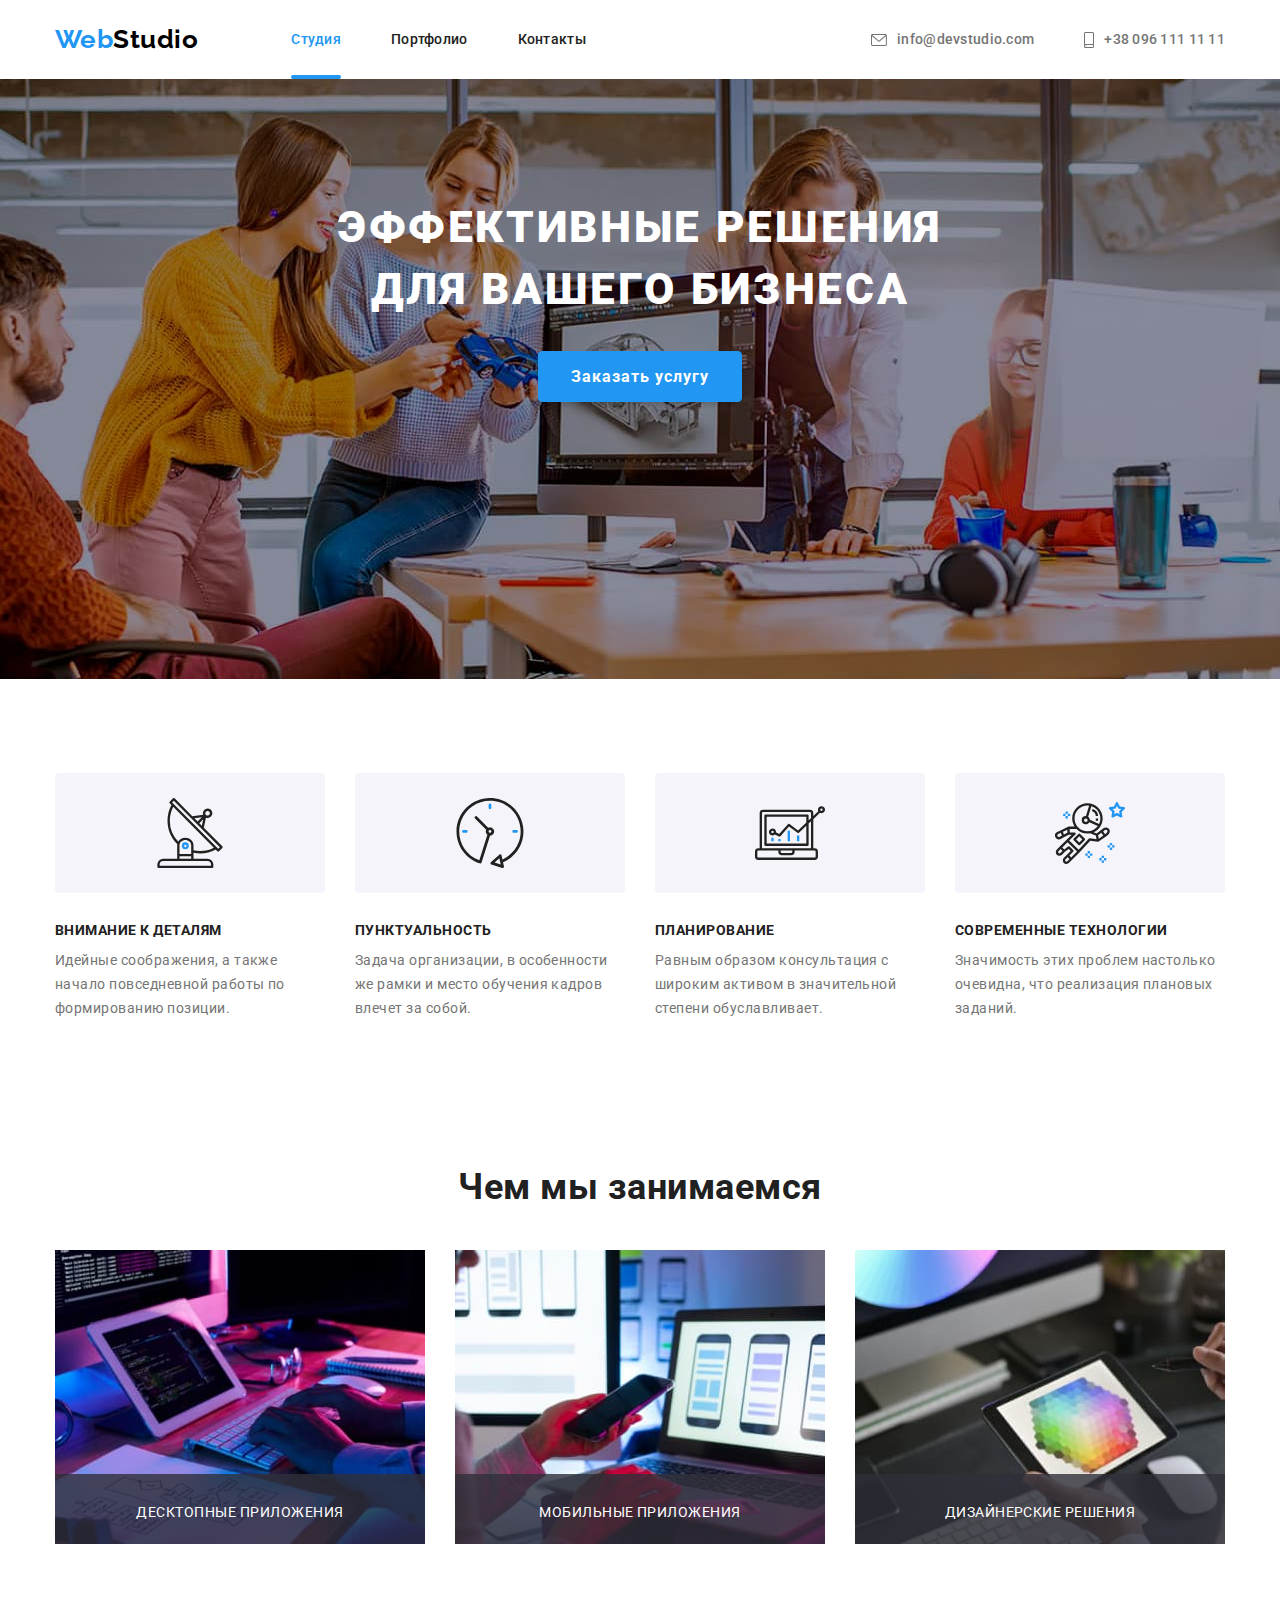
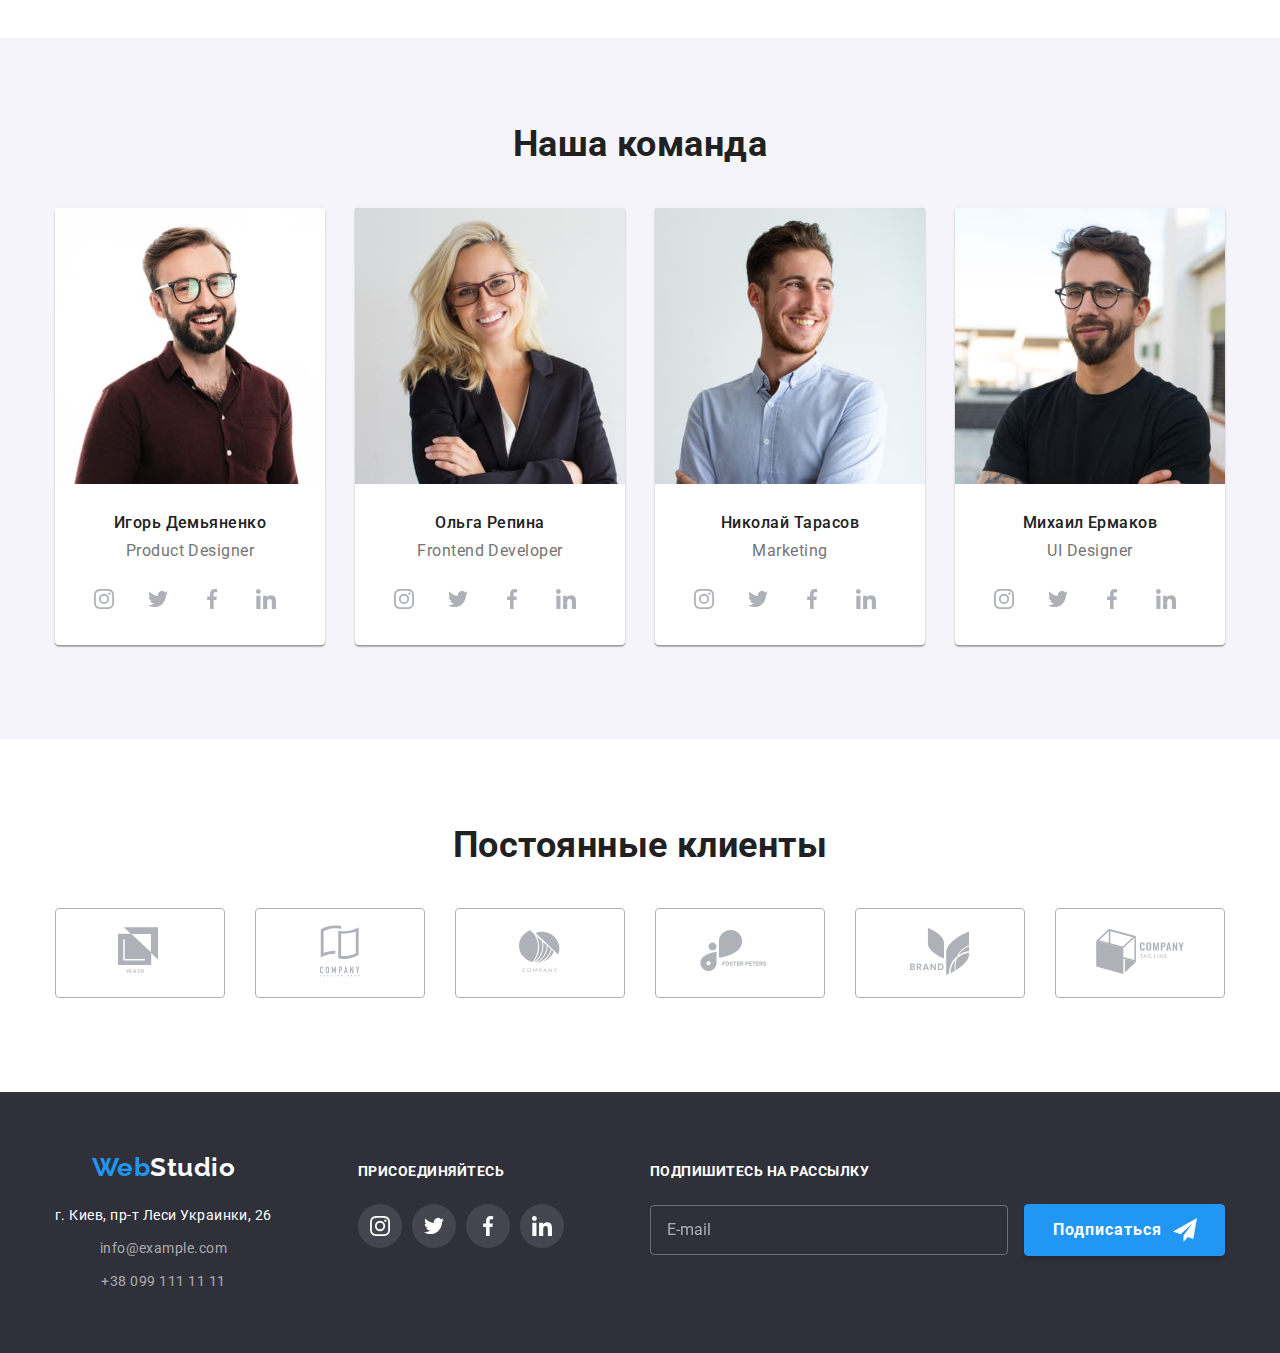
==== commit c3c76980: "фиксы формул" ====
--- a/index.html
+++ b/index.html
@@ -211,11 +211,12 @@
                   alt="услуги_компании"
                   width="370"
                   height="294"
+                  loading="lazy"
                 />
                 <div class="services-list__overlay">
                   <p class="services-list__title">ДЕСКТОПНЫЕ ПРИЛОЖЕНИЯ</p>
-                </div></a
-              >
+                </div>
+              </a>
             </li>
             <li class="services-list__card">
               <a href="" class="services-list__link">
@@ -228,11 +229,12 @@
                   alt="услуги_компании"
                   width="370"
                   height="294"
+                  loading="lazy"
                 />
                 <div class="services-list__overlay">
                   <p class="services-list__title">МОБИЛЬНЫЕ ПРИЛОЖЕНИЯ</p>
-                </div></a
-              >
+                </div>
+              </a>
             </li>
             <li class="services-list__card">
               <a href="" class="services-list__link">
@@ -245,11 +247,12 @@
                   alt="услуги_компании"
                   width="370"
                   height="294"
+                  loading="lazy"
                 />
                 <div class="services-list__overlay">
                   <p class="services-list__title">ДИЗАЙНЕРСКИЕ РЕШЕНИЯ</p>
-                </div></a
-              >
+                </div>
+              </a>
             </li>
           </ul>
         </div>
@@ -268,6 +271,7 @@
                   "
                   src="./images/team/Ihor.jpg"
                   alt="участник_команды"
+                  loading="lazy"
                 />
               </thumb>
 
@@ -328,6 +332,7 @@
                   "
                   src="./images/team/olha.jpg"
                   alt="участник_команды"
+                  loading="lazy"
                 />
               </thumb>
 
@@ -385,6 +390,7 @@
                   srcset="./images/team/nik.jpg 1x, ./images/team/@2xnik.jpg 2x"
                   src="./images/team/nik.jpg"
                   alt="участник_команды"
+                  loading="lazy"
                 />
               </thumb>
 
@@ -445,6 +451,7 @@
                   "
                   src="./images/team/mike.jpg"
                   alt="участник_команды"
+                  loading="lazy"
                 />
               </thumb>
 
--- a/css/main.min.css
+++ b/css/main.min.css
@@ -1,3 +1,3 @@
 /*! modern-normalize v1.0.0 | MIT License | https://github.com/sindresorhus/modern-normalize */*,*::before,*::after{-webkit-box-sizing:border-box;box-sizing:border-box}:root{-moz-tab-size:4;-o-tab-size:4;tab-size:4}html{line-height:1.15;-webkit-text-size-adjust:100%}body{margin:0;padding:0}body{font-family:system-ui,-apple-system,"Segoe UI",Roboto,Helvetica,Arial,sans-serif,"Apple Color Emoji","Segoe UI Emoji"}hr{height:0;color:inherit}abbr[title]{-webkit-text-decoration:underline dotted;text-decoration:underline dotted}b,strong{font-weight:bolder}code,kbd,samp,pre{font-family:ui-monospace, SFMono-Regular, Consolas, "Liberation Mono", Menlo,- monospace;font-size:1em}small{font-size:80%}sub,sup{font-size:75%;line-height:0;position:relative;vertical-align:baseline}sub{bottom:-0.25em}sup{top:-0.5em}table{text-indent:0;border-color:inherit}button,input,optgroup,select,textarea{font-family:inherit;font-size:100%;line-height:1.15;margin:0}address{font-style:normal}button,select{text-transform:none}button,[type="button"],[type="reset"],[type="submit"]{-webkit-appearance:button}::-moz-focus-inner{border-style:none;padding:0}:-moz-focusring{outline:1px dotted ButtonText}:-moz-ui-invalid{box-shadow:none}legend{padding:0}progress{vertical-align:baseline}::-webkit-inner-spin-button,::-webkit-outer-spin-button{height:auto}[type="search"]{-webkit-appearance:textfield;outline-offset:-2px}::-webkit-search-decoration{-webkit-appearance:none}::-webkit-file-upload-button{-webkit-appearance:button;font:inherit}summary{display:list-item}body{font-family:"Roboto", sans-serif;letter-spacing:0.03em;color:#212121;background-color:#fff}img{display:block;max-width:100%;height:auto}.site-nav,.list-cont,.features-list,.services-list,.team-list,.social-list,.clients-list,.social__list,.filters,.projects-list,.mobile-menu,.mobile-cont,.menu-social{padding:0px;margin:0px;list-style:none}.visually-hidden{position:absolute;width:1px;height:1px;margin:-1px;border:0;padding:0;white-space:nowrap;-webkit-clip-path:inset(100%);clip-path:inset(100%);clip:rect(0 0 0 0);overflow:hidden}.container{padding-left:15px;padding-right:15px;margin-left:auto;margin-right:auto}@media screen and (min-width: 480px){.container{width:480px}}@media screen and (min-width: 768px){.container{width:768px}}@media screen and (min-width: 1200px){.container{width:1200px}}.page-header__container{display:-webkit-box;display:-ms-flexbox;display:flex;-webkit-box-align:center;-ms-flex-align:center;align-items:center}.page-header--border{border-bottom:1px solid #ececec}.page-header__navigation{display:-webkit-box;display:-ms-flexbox;display:flex;-webkit-box-align:center;-ms-flex-align:center;align-items:center}.logo{display:-webkit-inline-box;display:-ms-inline-flexbox;display:inline-flex;font-family:"Raleway", sans-serif;font-weight:700;font-size:24px;line-height:1.16;text-decoration:none}@media screen and (min-width: 768px){.logo{font-size:26px;line-height:1.2}}.logo--blue{color:#2196f3}.logo--black{color:#000}.logo--white{color:#fff}.site-nav{display:-webkit-box;display:-ms-flexbox;display:flex;margin-left:88px}@media screen and (min-width: 1200px){.site-nav__below{margin-left:93px}}.site-nav__item:not(:last-child){margin-right:50px}@media screen and (max-width: 767px){.site-nav{display:none}}.site-nav__link{position:relative;display:inline-block;padding-top:32px;padding-bottom:32px;font-weight:500;font-size:14px;line-height:1.1;letter-spacing:0.02em;text-decoration:none;color:#212121;-webkit-transition:color 250ms cubic-bezier(0.4, 0, 0.2, 1);transition:color 250ms cubic-bezier(0.4, 0, 0.2, 1)}.site-nav__link:hover,.site-nav__link:focus{color:#2196f3}.site-nav__link--current{color:#2196f3}.site-nav__link--current::after{position:absolute;bottom:0;left:0;content:"";display:block;height:4px;width:100%;border-radius:2px;background-color:#2196f3}.list-cont{display:-webkit-box;display:-ms-flexbox;display:flex;margin-left:auto}@media screen and (max-width: 767px){.list-cont{display:none}}@media screen and (max-width: 1199px){.list-cont{-webkit-box-orient:vertical;-webkit-box-direction:normal;-ms-flex-direction:column;flex-direction:column}}@media screen and (min-width: 1200px){.list-cont{-webkit-box-align:center;-ms-flex-align:center;align-items:center}}@media screen and (min-width: 1200px){.list-cont__item:not(:last-child){margin-right:50px}}@media screen and (max-width: 1199px){.list-cont__item__margin{margin-bottom:10px}}@media screen and (min-width: 768px){.list-cont__item{display:-webkit-box;display:-ms-flexbox;display:flex;-webkit-box-pack:start;-ms-flex-pack:start;justify-content:flex-start}}.list-cont__link{display:-webkit-box;display:-ms-flexbox;display:flex;-webkit-box-pack:center;-ms-flex-pack:center;justify-content:center;-webkit-box-align:center;-ms-flex-align:center;align-items:center;font-weight:500;font-size:14px;line-height:1.1;letter-spacing:0.02em;text-decoration:none;color:#757575;-webkit-transition:color 250ms cubic-bezier(0.4, 0, 0.2, 1);transition:color 250ms cubic-bezier(0.4, 0, 0.2, 1)}.list-cont__link:hover,.list-cont__link:focus{color:#2196f3}.list-cont__icon{fill:currentColor}@media screen and (min-width: 768px){.list-cont__icon{margin-right:8px}}@media screen and (min-width: 1200px){.list-cont__icon{margin-right:10px}}.hero{margin-left:auto;margin-right:auto;padding-top:118px;padding-bottom:118px;max-width:480px;height:400px;text-align:center;color:#fff;background-color:#2f303a;background-image:-webkit-gradient(linear, left top, right top, from(rgba(47,48,58,0.4)), to(rgba(47,48,58,0.4))),url(../images/bg-image.jpg);background-image:linear-gradient(to right, rgba(47,48,58,0.4), rgba(47,48,58,0.4)),url(../images/bg-image.jpg);background-size:cover;background-repeat:no-repeat;background-position:center}@media screen and (min-width: 768px){.hero{max-width:768px}}@media screen and (min-width: 1200px){.hero{padding-top:200px;padding-bottom:200px;max-width:1600px;height:600px}}.hero__title{margin-top:0px;margin-bottom:30px;font-weight:900;font-size:26px;line-height:1.61;letter-spacing:0.06em;text-transform:uppercase;color:#fff}@media screen and (min-width: 1200px){.hero__title{font-size:44px;line-height:1.4}}.button{display:inline-block;min-width:200px;min-height:50px;font-weight:700;font-size:16px;line-height:1.87;letter-spacing:0.06em;text-decoration:none;color:#fff;background-color:#2196f3;border-radius:4px;border:1px solid #2196f3;-webkit-box-shadow:0px 4px 4px rgba(0,0,0,0.15);box-shadow:0px 4px 4px rgba(0,0,0,0.15);cursor:pointer;-webkit-transition:background-color 250ms cubic-bezier(0.4, 0, 0.2, 1);transition:background-color 250ms cubic-bezier(0.4, 0, 0.2, 1)}.button:focus,.button:hover{background-color:#188ce8}.button--hero{padding:10px 32px 10px 32px}.button--modal{padding:10px 52px 10px 52px}.button--footer{padding:10px 62px 10px 28px}.button-wrapper{position:relative;margin-left:12px}.button__icon{position:absolute;top:50%;right:28px;-webkit-transform:translateY(-50%);transform:translateY(-50%)}.features{padding-top:60px;padding-bottom:60px}@media screen and (min-width: 1200px){.features{padding-top:94px}}@media screen and (min-width: 768px){.features-list{display:-webkit-box;display:-ms-flexbox;display:flex;-ms-flex-wrap:wrap;flex-wrap:wrap;margin:-15px}}@media screen and (min-width: 1200px){.features-list :nth-child(4){margin-right:0px}}@media screen and (max-width: 767px){.features-list__card{margin-bottom:30px}}@media screen and (min-width: 768px){.features-list__card{display:-webkit-box;display:-ms-flexbox;display:flex;-webkit-box-orient:vertical;-webkit-box-direction:normal;-ms-flex-direction:column;flex-direction:column;-ms-flex-preferred-size:calc((100% - 4 * 15px) / 2);flex-basis:calc((100% - 4 * 15px) / 2);margin:15px}}@media screen and (min-width: 1200px){.features-list__card{width:calc((100% - 90px) / 4);margin-right:30px}}.features-list__wrapper{display:-webkit-box;display:-ms-flexbox;display:flex;-webkit-box-pack:center;-ms-flex-pack:center;justify-content:center;-webkit-box-align:center;-ms-flex-align:center;align-items:center;width:100%;height:120px;margin-bottom:30px;background-color:#f5f4fa;border-radius:4px}.features-list__desc{margin-top:0px;margin-bottom:0px;font-family:"Roboto";font-weight:400;font-size:14px;line-height:1.71;color:#757575;text-align:left}.features-list__title{margin-top:0px;margin-bottom:10px;font-weight:700;font-size:14px;line-height:1.14;text-transform:uppercase}@media screen and (max-width: 767px){.features-list{text-align:center}}@media screen and (max-width: 1199px){.services{display:none}}@media screen and (min-width: 1200px){.services{padding-bottom:94px;padding-top:94px}}.services__title{margin-top:0px;margin-bottom:0px;font-weight:700;font-size:36px;line-height:0.7;text-align:center}.services-list{display:-webkit-box;display:-ms-flexbox;display:flex;-ms-flex-wrap:wrap;flex-wrap:wrap;margin-top:50px}.services-list :nth-child(3){margin-right:0px}.services-list__card{width:calc((100% - 60px) / 3);margin-right:30px;position:relative}.services-list__link{display:block;text-decoration:none}.services-list__title{margin:0;font-family:"Roboto";font-weight:400;font-size:14px;line-height:1.7;color:#fff}.services-list__overlay{position:absolute;bottom:0;height:70px;width:370px;padding-top:27px;padding-bottom:27px;text-align:center;background-color:rgba(47,48,58,0.8)}.team{background-color:#f5f4fa;padding-top:60px;padding-bottom:60px}@media screen and (min-width: 1200px){.team{padding-bottom:94px;padding-top:94px}}.team__title{margin-top:0px;margin-bottom:0px;font-weight:700;font-size:28px;line-height:1.17;text-align:center}@media screen and (max-width: 1199px){.team__title{margin-bottom:30px}}@media screen and (min-width: 1200px){.team__title{font-size:36px;line-height:0.7}}.team-list{margin-top:30px}@media screen and (min-width: 768px){.team-list{display:-webkit-box;display:-ms-flexbox;display:flex;-ms-flex-wrap:wrap;flex-wrap:wrap;margin:-15px}}@media screen and (min-width: 1200px){.team-list{margin-top:50px}.team-list :nth-child(4){margin-right:0px}.team-list :last-child{margin-bottom:0}}.team-list__card{padding-bottom:24px;text-align:center;background-color:#fff;-webkit-box-shadow:0px 1px 3px rgba(0,0,0,0.12),0px 1px 1px rgba(0,0,0,0.14),0px 2px 1px rgba(0,0,0,0.2);box-shadow:0px 1px 3px rgba(0,0,0,0.12),0px 1px 1px rgba(0,0,0,0.14),0px 2px 1px rgba(0,0,0,0.2);border-radius:0px 0px 4px 4px;margin-bottom:30px}@media screen and (min-width: 768px){.team-list__card{-ms-flex-preferred-size:calc((100% - 4 * 15px) / 2);flex-basis:calc((100% - 4 * 15px) / 2);margin:15px}}@media screen and (min-width: 1200px){.team-list__card{width:calc((100% - 90px) / 4);margin-right:30px}}.team-list__member{margin-top:30px;margin-bottom:0px;font-weight:500;font-size:16px;line-height:1.18}.team-list__position{margin-top:10px;margin-bottom:16px;color:#757575;font-weight:400;font-size:16px;line-height:1.18}.team-list__wrapper{height:460px}@media screen and (min-width: 768px){.team-list__wrapper{height:374px}}@media screen and (min-width: 1200px){.team-list__wrapper{height:260px}}.social-list{display:-webkit-box;display:-ms-flexbox;display:flex;-webkit-box-align:center;-ms-flex-align:center;align-items:center;-webkit-box-pack:center;-ms-flex-pack:center;justify-content:center}.social-list:nth-last-child(4){margin-right:0px}.social-list__item{margin-right:10px}.social-list__link{display:-webkit-box;display:-ms-flexbox;display:flex;-webkit-box-align:center;-ms-flex-align:center;align-items:center;-webkit-box-pack:center;-ms-flex-pack:center;justify-content:center;width:44px;height:44px;color:#afb1b8;border-radius:50px;-webkit-transition:background-color 250ms cubic-bezier(0.4, 0, 0.2, 1) , color 250ms cubic-bezier(0.4, 0, 0.2, 1);transition:background-color 250ms cubic-bezier(0.4, 0, 0.2, 1) , color 250ms cubic-bezier(0.4, 0, 0.2, 1)}.social-list__link:hover,.social-list__link:focus{color:#fff;background-color:#2196f3}.social-list__icon{fill:currentColor}.clients{padding-top:60px;padding-bottom:60px}@media screen and (min-width: 1200px){.clients{padding-bottom:94px;padding-top:94px;text-align:center}}.clients__title{margin-top:0px;margin-bottom:30px;font-weight:700;font-size:28px;line-height:1.17;text-align:center}@media screen and (min-width: 1200px){.clients__title{font-size:36px;line-height:0.7}}.clients-list{display:-webkit-box;display:-ms-flexbox;display:flex;-ms-flex-wrap:wrap;flex-wrap:wrap}@media screen and (max-width: 767px){.clients-list{margin:-15px}}@media screen and (min-width: 767px){.clients-list{margin:-15px}}@media screen and (min-width: 1200px){.clients-list{margin-top:50px}}.clients-list__card{-webkit-box-pack:center;-ms-flex-pack:center;justify-content:center;-webkit-box-align:center;-ms-flex-align:center;align-items:center;display:-webkit-box;display:-ms-flexbox;display:flex;width:170px;height:90px;color:#afb1b8;border-radius:4px;border:1px solid #afb1b8;-webkit-transition:color 250ms cubic-bezier(0.4, 0, 0.2, 1) , border 250ms cubic-bezier(0.4, 0, 0.2, 1);transition:color 250ms cubic-bezier(0.4, 0, 0.2, 1) , border 250ms cubic-bezier(0.4, 0, 0.2, 1)}.clients-list__card:hover,.clients-list__card:focus{color:#2196f3;border:1px solid #2196f3}@media screen and (max-width: 767px){.clients-list__card{-ms-flex-preferred-size:calc((100% - 4 * 15px) / 2);flex-basis:calc((100% - 4 * 15px) / 2);margin:15px}}@media screen and (min-width: 768px){.clients-list__card{-ms-flex-preferred-size:calc((100% - 6 * 15px) / 3);flex-basis:calc((100% - 6 * 15px) / 3);margin:15px}}@media screen and (min-width: 1200px){.clients-list__card{margin-right:30px}}.clients-list__link{color:inherit;cursor:pointer}.clients-list__icon{fill:currentColor}.clients-list__card:nth-child(6n){margin-right:0px}.footer{padding-top:60px;padding-bottom:60px;background-color:#2f303a}.footer__container{display:-webkit-box;display:-ms-flexbox;display:flex;-webkit-box-align:center;-ms-flex-align:center;align-items:center}@media screen and (max-width: 767px){.footer__container{-webkit-box-orient:vertical;-webkit-box-direction:normal;-ms-flex-direction:column;flex-direction:column;text-align:center}}@media screen and (min-width: 768px){.footer__container{-ms-flex-wrap:wrap;flex-wrap:wrap}}@media screen and (min-width: 1200px){.footer__container{-webkit-box-align:baseline;-ms-flex-align:baseline;align-items:baseline}}@media screen and (min-width: 768px){.address{margin-left:76px;text-align:center}}.address-list{margin-top:20px;font-weight:400;font-size:14px;line-height:1.71}.address-list__city{margin-top:0px;margin-bottom:0px;color:#fff}.address-list__link{display:block;margin-top:8px;margin-bottom:0px;color:rgba(255,255,255,0.6);text-decoration:none}@media screen and (min-width: 1200px){.address-list__link{margin-top:9px}}@media screen and (max-width: 767px){.social{margin-top:60px}}@media screen and (min-width: 768px){.social{margin-left:165px;text-align:center;margin-bottom:42px}}@media screen and (min-width: 1200px){.social{margin-left:70px}}.social__title{margin-top:0px;margin-bottom:20px;font-weight:700;font-size:14px;line-height:1.7;color:#fff}.social__list{display:-webkit-box;display:-ms-flexbox;display:flex;-webkit-box-align:center;-ms-flex-align:center;align-items:center;-webkit-box-pack:center;-ms-flex-pack:center;justify-content:center}.social__item{margin-right:10px}.social__item:last-child{margin-right:0}.social__link{display:-webkit-box;display:-ms-flexbox;display:flex;-webkit-box-align:center;-ms-flex-align:center;align-items:center;-webkit-box-pack:center;-ms-flex-pack:center;justify-content:center;width:44px;height:44px;color:#fff;border-radius:50px;background-color:rgba(255,255,255,0.1);-webkit-transition:background-color 250ms cubic-bezier(0.4, 0, 0.2, 1);transition:background-color 250ms cubic-bezier(0.4, 0, 0.2, 1)}.social__link:hover,.social__link:focus{background-color:#2196f3}.social__icon{fill:currentColor}.news{margin-top:60px}@media screen and (min-width: 768px){.news{margin-left:166px;text-align:center}}@media screen and (min-width: 1200px){.news{margin-left:93px}}.news__title{margin-top:0px;margin-bottom:20px;font-weight:700;font-size:14px;line-height:1.7;color:#fff}.footer-form__mail::-webkit-input-placeholder{font-weight:400;font-size:16px;line-height:1.25;color:rgba(255,255,255,0.6)}.footer-form__mail:-ms-input-placeholder{font-weight:400;font-size:16px;line-height:1.25;color:rgba(255,255,255,0.6)}.footer-form__mail::-ms-input-placeholder{font-weight:400;font-size:16px;line-height:1.25;color:rgba(255,255,255,0.6)}.footer-form__mail::placeholder{font-weight:400;font-size:16px;line-height:1.25;color:rgba(255,255,255,0.6)}.footer-form__mail{margin:0;padding:0;padding:15px 16px;width:100%;height:50px;border:1px solid rgba(255,255,255,0.3);border-radius:4px;-webkit-filter:drop-shadow(0px 4px 4px rgba(0,0,0,0.15));filter:drop-shadow(0px 4px 4px rgba(0,0,0,0.15));background-color:transparent}.footer-form__mail:focus{color:rgba(255,255,255,0.6);border:1px solid rgba(255,255,255,0.3);background-color:transparent}@media screen and (max-width: 768px){.footer-form__mail{margin-bottom:20px}}.filters{display:-webkit-box;display:-ms-flexbox;display:flex;-ms-flex-wrap:wrap;flex-wrap:wrap;-webkit-box-pack:start;-ms-flex-pack:start;justify-content:flex-start}.filters :nth-last-child(-n+2){margin-bottom:0}.filters :not(:last-child){margin-right:8px}.filters :nth-child(3){margin-right:0}@media screen and (min-width: 768px){.filters{-webkit-box-pack:center;-ms-flex-pack:center;justify-content:center;margin-bottom:40px}.filters :not(:last-child){margin-right:8px}}@media screen and (max-width: 767px){.filters__item{margin-bottom:15px}}.filters__button{display:inline-block;min-width:73px;padding:6px 22px 6px 22px;font-weight:500;font-size:16px;line-height:1.62;text-align:center;text-decoration:none;color:#212121;background-color:#f5f4fa;border:1px solid transparent;border-radius:4px;cursor:pointer;-webkit-transition:color 250ms cubic-bezier(0.4, 0, 0.2, 1) , background-color 250ms cubic-bezier(0.4, 0, 0.2, 1) , -webkit-box-shadow 250ms cubic-bezier(0.4, 0, 0.2, 1);transition:color 250ms cubic-bezier(0.4, 0, 0.2, 1) , background-color 250ms cubic-bezier(0.4, 0, 0.2, 1) , -webkit-box-shadow 250ms cubic-bezier(0.4, 0, 0.2, 1);transition:color 250ms cubic-bezier(0.4, 0, 0.2, 1) , background-color 250ms cubic-bezier(0.4, 0, 0.2, 1) , box-shadow 250ms cubic-bezier(0.4, 0, 0.2, 1);transition:color 250ms cubic-bezier(0.4, 0, 0.2, 1) , background-color 250ms cubic-bezier(0.4, 0, 0.2, 1) , box-shadow 250ms cubic-bezier(0.4, 0, 0.2, 1) , -webkit-box-shadow 250ms cubic-bezier(0.4, 0, 0.2, 1)}.filters__button:hover,.filters__button:focus{color:#fff;background-color:#2196f3;-webkit-box-shadow:0px 3px 1px rgba(0,0,0,0.1),0px 1px 2px rgba(0,0,0,0.08),0px 2px 2px rgba(0,0,0,0.12);box-shadow:0px 3px 1px rgba(0,0,0,0.1),0px 1px 2px rgba(0,0,0,0.08),0px 2px 2px rgba(0,0,0,0.12)}.portfolio{padding-top:60px;padding-bottom:60px}@media screen and (min-width: 1200px){.portfolio{padding-top:94px;padding-bottom:94px}}.projects-list{display:-webkit-box;display:-ms-flexbox;display:flex;-ms-flex-wrap:wrap;flex-wrap:wrap;margin-top:40px}.projects-list :last-child{margin-bottom:0}@media screen and (max-width: 767px){.projects-list{-webkit-box-pack:center;-ms-flex-pack:center;justify-content:center}}@media screen and (min-width: 768px){.projects-list{margin:-15px}}@media screen and (min-width: 1200px){.projects-list{margin-top:34px}.projects-list :nth-child(3n){margin-right:0}.projects-list :nth-last-child(-n+3){margin-bottom:0}}.projects-list__card{background-color:#fff;margin-bottom:30px}@media screen and (min-width: 768px){.projects-list__card{-ms-flex-preferred-size:calc((100% - 4 * 15px) / 2);flex-basis:calc((100% - 4 * 15px) / 2);margin:15px;display:-webkit-box;display:-ms-flexbox;display:flex}}@media screen and (min-width: 1200px){.projects-list__card{width:calc((100% - 60px) / 3);margin-right:30px;margin-bottom:30px}}.projects-list__title{margin-top:0px;margin-bottom:4px;font-weight:700;font-size:18px;line-height:2;letter-spacing:0.06em;color:#212121}.projects-list__descrip{margin-top:0px;margin-bottom:0px;font-weight:400;font-size:16px;line-height:1.9;color:#757575}.projects-list__wrapper{padding:20px 24px;border-bottom:1px solid #eeeeee;border-left:1px solid #eeeeee;border-right:1px solid #eeeeee}@media screen and (min-width: 768px){.projects-list__wrapper{-webkit-box-flex:1;-ms-flex-positive:1;flex-grow:1}}.projects-list__link{display:inline-block;text-decoration:none;-webkit-transition:-webkit-box-shadow 250ms cubic-bezier(0.4, 0, 0.2, 1);transition:-webkit-box-shadow 250ms cubic-bezier(0.4, 0, 0.2, 1);transition:box-shadow 250ms cubic-bezier(0.4, 0, 0.2, 1);transition:box-shadow 250ms cubic-bezier(0.4, 0, 0.2, 1), -webkit-box-shadow 250ms cubic-bezier(0.4, 0, 0.2, 1)}.projects-list__link:hover,.projects-list__link:focus{-webkit-box-shadow:0px 4px 4px rgba(0,0,0,0.25),0px 4px 4px rgba(0,0,0,0.06),1px 4px 6px rgba(0,0,0,0.16);box-shadow:0px 4px 4px rgba(0,0,0,0.25),0px 4px 4px rgba(0,0,0,0.06),1px 4px 6px rgba(0,0,0,0.16)}@media screen and (min-width: 768px){.projects-list__link{display:-webkit-box;display:-ms-flexbox;display:flex;-webkit-box-orient:vertical;-webkit-box-direction:normal;-ms-flex-direction:column;flex-direction:column}}.overlay{position:relative;overflow:hidden}.overlay__text{margin:0;font-size:18px;font-weight:400;line-height:1.55;text-align:left;color:#fff}.overlay__box{position:absolute;bottom:0;left:0;width:100%;height:100%;padding:63px 24px;background-color:rgba(33,150,243,0.9);-webkit-transform:translatey(100%);transform:translatey(100%);opacity:0;-webkit-transition:-webkit-transform 250ms cubic-bezier(0.4, 0, 0.2, 1);transition:-webkit-transform 250ms cubic-bezier(0.4, 0, 0.2, 1);transition:transform 250ms cubic-bezier(0.4, 0, 0.2, 1);transition:transform 250ms cubic-bezier(0.4, 0, 0.2, 1), -webkit-transform 250ms cubic-bezier(0.4, 0, 0.2, 1)}.projects-list__card:hover .overlay__box{-webkit-transform:translatey(0);transform:translatey(0);opacity:1}.backdrop{position:fixed;top:0;left:0;width:100%;height:100%;background-color:rgba(0,0,0,0.2);-webkit-transition:opacity 250ms cubic-bezier(0.4, 0, 0.2, 1) , visibility 250ms cubic-bezier(0.4, 0, 0.2, 1);transition:opacity 250ms cubic-bezier(0.4, 0, 0.2, 1) , visibility 250ms cubic-bezier(0.4, 0, 0.2, 1)}.backdrop__is-hidden{opacity:0;pointer-events:none;visibility:hidden}.backdrop__is-hidden .modal{-webkit-transform:translate(-50%, -50%) scale(0.9);transform:translate(-50%, -50%) scale(0.9)}.modal{position:absolute;left:50%;top:50%;width:450px;height:609px;padding:40px;background-color:#fff;border-radius:4px;-webkit-transform:translate(-50%, -50%) scale(1);transform:translate(-50%, -50%) scale(1);-webkit-transition:-webkit-transform 250ms cubic-bezier(0.4, 0, 0.2, 1);transition:-webkit-transform 250ms cubic-bezier(0.4, 0, 0.2, 1);transition:transform 250ms cubic-bezier(0.4, 0, 0.2, 1);transition:transform 250ms cubic-bezier(0.4, 0, 0.2, 1), -webkit-transform 250ms cubic-bezier(0.4, 0, 0.2, 1)}@media screen and (min-width: 1200px){.modal{width:528px;height:581px}}.modal__button{position:absolute;top:8px;right:8px;display:-webkit-box;display:-ms-flexbox;display:flex;-webkit-box-align:center;-ms-flex-align:center;align-items:center;-webkit-box-pack:center;-ms-flex-pack:center;justify-content:center;width:30px;height:30px;border:1px solid rgba(0,0,0,0.1);border-radius:50%;background-color:inherit;cursor:pointer;-webkit-transition:color 250ms cubic-bezier(0.4, 0, 0.2, 1);transition:color 250ms cubic-bezier(0.4, 0, 0.2, 1)}.modal__button:hover,.modal__button:focus{color:#2196f3}.modal__icon{fill:currentColor}.signup-form{text-align:center}.signup-form__title{margin-top:0;margin-bottom:12px;font-size:20px;font-weight:700;line-height:1.5;text-align:center;color:#212121}@media screen and (min-width: 1200px){.signup-form__title{line-height:1.15}}.form-field{display:-webkit-box;display:-ms-flexbox;display:flex;-webkit-box-orient:vertical;-webkit-box-direction:normal;-ms-flex-direction:column;flex-direction:column;margin-bottom:10px}.form-field__title{margin-bottom:4px;font-size:12px;font-weight:400;line-height:1.16;letter-spacing:0.01em;text-align:left;color:#757575}@media screen and (min-width: 768px){.modal-text{display:none}}.form-field__wrapper{position:relative}.form-field__input{width:100%;margin:0;padding-left:42px;padding:11px 30px;font:inherit;border:1px solid rgba(33,33,33,0.2);border-radius:4px;-webkit-transition:border-color 250ms cubic-bezier(0.4, 0, 0.2, 1);transition:border-color 250ms cubic-bezier(0.4, 0, 0.2, 1)}.form-field__input:focus,.form-field__input:hover{border-color:#2196f3;outline-color:#2196f3}.form-field__icon{position:absolute;top:11px;left:12px;-webkit-transition:fill 250ms cubic-bezier(0.4, 0, 0.2, 1);transition:fill 250ms cubic-bezier(0.4, 0, 0.2, 1)}.form-field:focus-within .form-field__icon{fill:#2196f3}.form-field:hover .form-field__icon{fill:#2196f3}.form-comment{display:-webkit-box;display:-ms-flexbox;display:flex;-webkit-box-orient:vertical;-webkit-box-direction:normal;-ms-flex-direction:column;flex-direction:column;margin-bottom:20px}.form-comment__title{margin-bottom:4px;font-size:12px;font-weight:400;line-height:1.16;letter-spacing:0.01em;text-align:left;color:#757575}.form-comment__area{height:120px;width:100%;resize:none;padding:12px 16px;border:1px solid rgba(33,33,33,0.2);border-radius:4px;-webkit-transition:border-color 250ms cubic-bezier(0.4, 0, 0.2, 1);transition:border-color 250ms cubic-bezier(0.4, 0, 0.2, 1)}.form-comment__area:focus,.form-comment__area:hover{border-color:#2196f3;outline-color:#2196f3}.form-comment__area::-webkit-input-placeholder{font-size:14px;font-weight:400;line-height:1.14;letter-spacing:0.01em;color:rgba(117,117,117,0.5)}.form-comment__area:-ms-input-placeholder{font-size:14px;font-weight:400;line-height:1.14;letter-spacing:0.01em;color:rgba(117,117,117,0.5)}.form-comment__area::-ms-input-placeholder{font-size:14px;font-weight:400;line-height:1.14;letter-spacing:0.01em;color:rgba(117,117,117,0.5)}.form-comment__area::placeholder{font-size:14px;font-weight:400;line-height:1.14;letter-spacing:0.01em;color:rgba(117,117,117,0.5)}@media screen and (min-width: 1200px){.form-comment__area::-webkit-input-placeholder{font-size:12px;line-height:1.16}.form-comment__area:-ms-input-placeholder{font-size:12px;line-height:1.16}.form-comment__area::-ms-input-placeholder{font-size:12px;line-height:1.16}.form-comment__area::placeholder{font-size:12px;line-height:1.16}}.form-check{margin-top:0;margin-bottom:30px;font-size:12px;font-weight:400;line-height:1.16;text-align:left;color:#757575}@media screen and (min-width: 1200px){.form-check{font-size:14px;line-height:1.71}}.form-check__wrapper{display:-webkit-box;display:-ms-flexbox;display:flex;-webkit-box-align:center;-ms-flex-align:center;align-items:center;-webkit-box-pack:center;-ms-flex-pack:center;justify-content:center}@media screen and (min-width: 1200px){.form-check__wrapper{display:-webkit-box;display:-ms-flexbox;display:flex;-webkit-box-align:center;-ms-flex-align:center;align-items:center;-webkit-box-pack:center;-ms-flex-pack:center;justify-content:center}}.form-check__input{position:absolute;width:1px;height:1px;margin:-1px;border:0;padding:0;white-space:nowrap;-webkit-clip-path:inset(100%);clip-path:inset(100%);clip:rect(0 0 0 0);overflow:hidden}.form-check__icon{display:inline-block;width:16px;height:15px;margin-right:8px;border:2px solid #212121;border-radius:2px;background-color:inherit;fill:#212121;-webkit-box-shadow:0px 4px 4px 0px rgba(0,0,0,0.25);box-shadow:0px 4px 4px 0px rgba(0,0,0,0.25);-webkit-transition:display 250ms cubic-bezier(0.4, 0, 0.2, 1);transition:display 250ms cubic-bezier(0.4, 0, 0.2, 1)}.form-check__input:checked+.form-check__icon{border:none}.icon__use{display:none}.form-check__input:checked+* .icon__use{display:inline-block}.form-check__link{color:#2196f3;-webkit-text-decoration-line:underline;text-decoration-line:underline;cursor:pointer}@media screen and (min-width: 1200px){.form-check__link{margin-left:5px}}.menu-container{position:fixed;z-index:2;top:0;left:0;width:100vw;height:100vh;padding:48px 40px;background:#fff;-webkit-box-shadow:0px 4px 8px rgba(0,0,0,0.04),0px 2px 4px rgba(0,0,0,0.08),0px 1px 3px rgba(0,0,0,0.16);box-shadow:0px 4px 8px rgba(0,0,0,0.04),0px 2px 4px rgba(0,0,0,0.08),0px 1px 3px rgba(0,0,0,0.16);-webkit-transform:translateX(100%);transform:translateX(100%);-webkit-transition:-webkit-transform 250ms cubic-bezier(0.4, 0, 0.2, 1);transition:-webkit-transform 250ms cubic-bezier(0.4, 0, 0.2, 1);transition:transform 250ms cubic-bezier(0.4, 0, 0.2, 1);transition:transform 250ms cubic-bezier(0.4, 0, 0.2, 1), -webkit-transform 250ms cubic-bezier(0.4, 0, 0.2, 1)}.menu-container.is-open{-webkit-transform:translateX(0);transform:translateX(0)}.menu-toggle{display:-webkit-inline-box;display:-ms-inline-flexbox;display:inline-flex;margin:0;padding:10px;border:none;background-color:transparent;margin-left:auto;cursor:pointer;-webkit-transition:color 250ms cubic-bezier(0.4, 0, 0.2, 1);transition:color 250ms cubic-bezier(0.4, 0, 0.2, 1)}.menu-toggle:hover,.menu-toggle:focus{color:#2196f3}.menu-toggle__position{position:absolute;top:10px;right:15px}.menu-toggle__position:hover,.menu-toggle__position:focus{color:#2196f3}.mobile-icon:hover,.mobile-icon:focus{fill:currentColor}@media (min-width: 768px){.menu-toggle,.menu-container{display:none}}.mobile-menu{margin-bottom:302px;font-family:Roboto;font-weight:500;font-size:40px;line-height:1.17;letter-spacing:0.02em;color:#2196f3}.mobile-menu :not(:last-child){margin-bottom:32px}.mobile-menu_link{color:#212121;text-decoration:none}.mobile-menu_link:hover,.mobile-menu_link:focus{color:#2196f3}.mobile-cont{margin-bottom:64px}.mobile-cont__link{font-weight:500;font-size:24px;line-height:1.16;letter-spacing:0.02em;text-decoration:none;color:#757575}.mobile-cont__link--bigger{font-size:34px;line-height:1.17;color:#2196f3;text-decoration:none}.mobile-cont__mobile-cont__item__margin{margin-bottom:32px}.menu-social{display:-webkit-box;display:-ms-flexbox;display:flex}.menu-social__link{font-family:"Roboto";font-weight:500;font-size:18px;line-height:1.22;letter-spacing:0.02em;color:#2196f3;text-decoration:none}.menu-social__link--border::after{content:"";width:22px;height:0;border:1px solid rgba(33,33,33,0.2);-webkit-transform:rotate(90deg);transform:rotate(90deg);margin:0 10px}.menu-social__link::after:last-child{border:none}
+ monospace;font-size:1em}small{font-size:80%}sub,sup{font-size:75%;line-height:0;position:relative;vertical-align:baseline}sub{bottom:-0.25em}sup{top:-0.5em}table{text-indent:0;border-color:inherit}button,input,optgroup,select,textarea{font-family:inherit;font-size:100%;line-height:1.15;margin:0}address{font-style:normal}button,select{text-transform:none}button,[type="button"],[type="reset"],[type="submit"]{-webkit-appearance:button}::-moz-focus-inner{border-style:none;padding:0}:-moz-focusring{outline:1px dotted ButtonText}:-moz-ui-invalid{box-shadow:none}legend{padding:0}progress{vertical-align:baseline}::-webkit-inner-spin-button,::-webkit-outer-spin-button{height:auto}[type="search"]{-webkit-appearance:textfield;outline-offset:-2px}::-webkit-search-decoration{-webkit-appearance:none}::-webkit-file-upload-button{-webkit-appearance:button;font:inherit}summary{display:list-item}body{font-family:"Roboto", sans-serif;letter-spacing:0.03em;color:#212121;background-color:#fff}img{display:block;max-width:100%;height:auto}.site-nav,.list-cont,.features-list,.services-list,.team-list,.social-list,.clients-list,.social__list,.filters,.projects-list,.mobile-menu,.mobile-cont,.menu-social{padding:0px;margin:0px;list-style:none}.visually-hidden{position:absolute;width:1px;height:1px;margin:-1px;border:0;padding:0;white-space:nowrap;-webkit-clip-path:inset(100%);clip-path:inset(100%);clip:rect(0 0 0 0);overflow:hidden}.container{max-width:480px;min-width:320px;padding-left:15px;padding-right:15px;margin-left:auto;margin-right:auto}@media screen and (min-width: 768px){.container{max-width:768px}}@media screen and (min-width: 1200px){.container{max-width:1200px}}.page-header__container{display:-webkit-box;display:-ms-flexbox;display:flex;-webkit-box-align:center;-ms-flex-align:center;align-items:center}.page-header--border{border-bottom:1px solid #ececec}.page-header__navigation{display:-webkit-box;display:-ms-flexbox;display:flex;-webkit-box-align:center;-ms-flex-align:center;align-items:center}.logo{display:-webkit-inline-box;display:-ms-inline-flexbox;display:inline-flex;font-family:"Raleway", sans-serif;font-weight:700;font-size:24px;line-height:1.16;text-decoration:none}@media screen and (min-width: 768px){.logo{font-size:26px;line-height:1.2}}.logo--blue{color:#2196f3}.logo--black{color:#000}.logo--white{color:#fff}.site-nav{display:-webkit-box;display:-ms-flexbox;display:flex;margin-left:88px}@media screen and (min-width: 1200px){.site-nav__below{margin-left:93px}}.site-nav__item:not(:last-child){margin-right:50px}@media screen and (max-width: 767px){.site-nav{display:none}}.site-nav__link{position:relative;display:inline-block;padding-top:32px;padding-bottom:32px;font-weight:500;font-size:14px;line-height:1.1;letter-spacing:0.02em;text-decoration:none;color:#212121;-webkit-transition:color 250ms cubic-bezier(0.4, 0, 0.2, 1);transition:color 250ms cubic-bezier(0.4, 0, 0.2, 1)}.site-nav__link:hover,.site-nav__link:focus{color:#2196f3}.site-nav__link--current{color:#2196f3}.site-nav__link--current::after{position:absolute;bottom:0;left:0;content:"";display:block;height:4px;width:100%;border-radius:2px;background-color:#2196f3}.list-cont{display:-webkit-box;display:-ms-flexbox;display:flex;margin-left:auto}@media screen and (max-width: 767px){.list-cont{display:none}}@media screen and (max-width: 1199px){.list-cont{-webkit-box-orient:vertical;-webkit-box-direction:normal;-ms-flex-direction:column;flex-direction:column}}@media screen and (min-width: 1200px){.list-cont{-webkit-box-align:center;-ms-flex-align:center;align-items:center}}@media screen and (min-width: 1200px){.list-cont__item:not(:last-child){margin-right:50px}}@media screen and (max-width: 1199px){.list-cont__item__margin{margin-bottom:10px}}@media screen and (min-width: 768px){.list-cont__item{display:-webkit-box;display:-ms-flexbox;display:flex;-webkit-box-pack:start;-ms-flex-pack:start;justify-content:flex-start}}.list-cont__link{display:-webkit-box;display:-ms-flexbox;display:flex;-webkit-box-pack:center;-ms-flex-pack:center;justify-content:center;-webkit-box-align:center;-ms-flex-align:center;align-items:center;font-weight:500;font-size:14px;line-height:1.1;letter-spacing:0.02em;text-decoration:none;color:#757575;-webkit-transition:color 250ms cubic-bezier(0.4, 0, 0.2, 1);transition:color 250ms cubic-bezier(0.4, 0, 0.2, 1)}.list-cont__link:hover,.list-cont__link:focus{color:#2196f3}.list-cont__icon{fill:currentColor}@media screen and (min-width: 768px){.list-cont__icon{margin-right:8px}}@media screen and (min-width: 1200px){.list-cont__icon{margin-right:10px}}.hero{margin-left:auto;margin-right:auto;padding-top:118px;padding-bottom:118px;height:400px;text-align:center;color:#fff;background-color:#2f303a;background-image:-webkit-gradient(linear, left top, right top, from(rgba(47,48,58,0.4)), to(rgba(47,48,58,0.4))),url("/images/hero/mobile-hero.jpg");background-image:linear-gradient(to right, rgba(47,48,58,0.4), rgba(47,48,58,0.4)),url("/images/hero/mobile-hero.jpg");background-size:cover;background-repeat:no-repeat;background-position:center}@media (min-device-pixel-ratio: 2), (-webkit-min-device-pixel-ratio: 2), (min-resolution: 192dpi), (min-resolution: 2dppx){.hero{background-image:url("/images/hero/@2xmobile-hero.jpg")}}@media screen and (min-width: 768px){.hero{background-image:url("/images/hero/tablet-hero.jpg")}}@media (-webkit-min-device-pixel-ratio: 2), (min-resolution: 2dppx){.hero{background-image:url("/images/hero/@2xtablet-hero.jpg")}}@media screen and (min-width: 1200px){.hero{background-image:url("/images/hero/desktop-hero.jpg");height:600px}}@media (-webkit-min-device-pixel-ratio: 2), (min-resolution: 2dppx){.hero{background-image:url("/images/hero/@2xdesktop-hero.jpg")}}.hero__title{margin-top:0px;margin-bottom:30px;font-weight:900;font-size:26px;line-height:1.61;letter-spacing:0.06em;text-transform:uppercase;color:#fff}@media screen and (min-width: 1200px){.hero__title{font-size:44px;line-height:1.4}}.button{display:inline-block;min-width:200px;min-height:50px;font-weight:700;font-size:16px;line-height:1.87;letter-spacing:0.06em;text-decoration:none;color:#fff;background-color:#2196f3;border-radius:4px;border:1px solid #2196f3;-webkit-box-shadow:0px 4px 4px rgba(0,0,0,0.15);box-shadow:0px 4px 4px rgba(0,0,0,0.15);cursor:pointer;-webkit-transition:background-color 250ms cubic-bezier(0.4, 0, 0.2, 1);transition:background-color 250ms cubic-bezier(0.4, 0, 0.2, 1)}.button:focus,.button:hover{background-color:#188ce8}.button--hero{padding:10px 32px 10px 32px}.button--modal{padding:10px 52px 10px 52px}.button--footer{padding:10px 62px 10px 28px}.button-wrapper{position:relative}@media screen and (min-width: 1200px){.button-wrapper{margin-left:12px}}.button__icon{position:absolute;top:50%;right:28px;-webkit-transform:translateY(-50%);transform:translateY(-50%)}.features{padding-top:60px;padding-bottom:60px}@media screen and (min-width: 1200px){.features{padding-top:94px}}@media screen and (min-width: 768px){.features-list{display:-webkit-box;display:-ms-flexbox;display:flex;-ms-flex-wrap:wrap;flex-wrap:wrap;margin-top:calc(-1 * 30px);margin-left:calc(-1 * 30px)}}@media screen and (min-width: 1200px){.features-list{-ms-flex-wrap:nowrap;flex-wrap:nowrap}}@media screen and (max-width: 767px){.features-list__card{margin-bottom:30px}}@media screen and (min-width: 768px){.features-list__card{-ms-flex-preferred-size:calc((100% - 60px) / 2);flex-basis:calc((100% - 60px) / 2);margin-top:30px;margin-left:30px}}@media screen and (min-width: 1200px){.features-list__card{width:calc((100% - 120px) / 4)}}.features-list__wrapper{display:-webkit-box;display:-ms-flexbox;display:flex;-webkit-box-pack:center;-ms-flex-pack:center;justify-content:center;-webkit-box-align:center;-ms-flex-align:center;align-items:center;width:100%;height:120px;margin-bottom:30px;background-color:#f5f4fa;border-radius:4px}.features-list__desc{margin-top:0px;margin-bottom:0px;font-family:'Roboto';font-weight:400;font-size:14px;line-height:1.71;color:#757575;text-align:left}.features-list__title{margin-top:0px;margin-bottom:10px;font-weight:700;font-size:14px;line-height:1.14;text-transform:uppercase}@media screen and (max-width: 767px){.features-list{text-align:center}}@media screen and (max-width: 1199px){.services{display:none}}@media screen and (min-width: 1200px){.services{padding-bottom:94px;padding-top:94px}}.services__title{margin-top:0px;margin-bottom:0px;font-weight:700;font-size:36px;line-height:0.7;text-align:center}.services-list{display:-webkit-box;display:-ms-flexbox;display:flex;-ms-flex-wrap:wrap;flex-wrap:wrap;margin-top:50px}.services-list :nth-child(3){margin-right:0px}.services-list__card{width:calc((100% - 60px) / 3);margin-right:30px;position:relative}.services-list__link{display:block;text-decoration:none}.services-list__title{margin:0;font-family:"Roboto";font-weight:400;font-size:14px;line-height:1.7;color:#fff}.services-list__overlay{position:absolute;bottom:0;height:70px;width:370px;padding-top:27px;padding-bottom:27px;text-align:center;background-color:rgba(47,48,58,0.8)}.team{background-color:#f5f4fa;padding-top:60px;padding-bottom:60px}@media screen and (min-width: 1200px){.team{padding-bottom:94px;padding-top:94px}}.team__title{margin-top:0px;font-weight:700;font-size:28px;line-height:1.17;text-align:center}@media screen and (max-width: 1199px){.team__title{margin-bottom:30px}}@media screen and (min-width: 1200px){.team__title{font-size:36px;line-height:0.7;margin-bottom:50px}}@media screen and (min-width: 768px){.team-list{display:-webkit-box;display:-ms-flexbox;display:flex;-ms-flex-wrap:wrap;flex-wrap:wrap;margin-top:calc(-1 * 30px);margin-left:calc(-1 * 30 px)}}@media screen and (min-width: 1200px){.team-list{margin-top:calc(-1 * 30px);margin-left:calc(-1 * 30px)}}.team-list__card{padding-bottom:24px;text-align:center;background-color:#fff;-webkit-box-shadow:0px 1px 3px rgba(0,0,0,0.12),0px 1px 1px rgba(0,0,0,0.14),0px 2px 1px rgba(0,0,0,0.2);box-shadow:0px 1px 3px rgba(0,0,0,0.12),0px 1px 1px rgba(0,0,0,0.14),0px 2px 1px rgba(0,0,0,0.2);border-radius:0px 0px 4px 4px}@media screen and (max-width: 767px){.team-list__card{margin-bottom:30px}}@media screen and (min-width: 768px){.team-list__card{-ms-flex-preferred-size:calc((100% - 60px) / 2);flex-basis:calc((100% - 60px) / 2);margin-top:30px;margin-left:30px}}@media screen and (min-width: 1200px){.team-list__card{-ms-flex-preferred-size:calc((100% - 120px) / 4);flex-basis:calc((100% - 120px) / 4)}}.team-list__member{margin-top:30px;margin-bottom:0px;font-weight:500;font-size:16px;line-height:1.18}.team-list__position{margin-top:10px;margin-bottom:16px;color:#757575;font-weight:400;font-size:16px;line-height:1.18}.team-list__wrapper{height:460px}@media screen and (min-width: 768px){.team-list__wrapper{height:374px}}@media screen and (min-width: 1200px){.team-list__wrapper{height:260px}}.social-list{display:-webkit-box;display:-ms-flexbox;display:flex;-webkit-box-align:center;-ms-flex-align:center;align-items:center;-webkit-box-pack:center;-ms-flex-pack:center;justify-content:center}.social-list:nth-last-child(4){margin-right:0px}.social-list__item{margin-right:10px}.social-list__link{display:-webkit-box;display:-ms-flexbox;display:flex;-webkit-box-align:center;-ms-flex-align:center;align-items:center;-webkit-box-pack:center;-ms-flex-pack:center;justify-content:center;width:44px;height:44px;color:#afb1b8;border-radius:50px;-webkit-transition:background-color 250ms cubic-bezier(0.4, 0, 0.2, 1) , color 250ms cubic-bezier(0.4, 0, 0.2, 1);transition:background-color 250ms cubic-bezier(0.4, 0, 0.2, 1) , color 250ms cubic-bezier(0.4, 0, 0.2, 1)}.social-list__link:hover,.social-list__link:focus{color:#fff;background-color:#2196f3}.social-list__icon{fill:currentColor}.clients{padding-top:60px;padding-bottom:60px}@media screen and (min-width: 1200px){.clients{padding-bottom:94px;padding-top:94px;text-align:center}}.clients__title{margin-top:0px;margin-bottom:30px;font-weight:700;font-size:28px;line-height:1.17;text-align:center}@media screen and (min-width: 1200px){.clients__title{font-size:36px;line-height:0.7;margin-bottom:50px}}.clients-list{display:-webkit-box;display:-ms-flexbox;display:flex;-ms-flex-wrap:wrap;flex-wrap:wrap}@media screen and (max-width: 767px){.clients-list{margin-top:calc(-1 * 30px);margin-left:calc(-1 * 30px)}}@media screen and (min-width: 767px){.clients-list{margin-top:calc(-1 * 30px);margin-left:calc(-1 * 30px)}}@media screen and (min-width: 1200px){.clients-list :last-child{margin-right:0}}.clients-list__card{-webkit-box-pack:center;-ms-flex-pack:center;justify-content:center;-webkit-box-align:center;-ms-flex-align:center;align-items:center;display:-webkit-box;display:-ms-flexbox;display:flex;height:90px;color:#afb1b8;border-radius:4px;border:1px solid #afb1b8;-webkit-transition:color 250ms cubic-bezier(0.4, 0, 0.2, 1) , border 250ms cubic-bezier(0.4, 0, 0.2, 1);transition:color 250ms cubic-bezier(0.4, 0, 0.2, 1) , border 250ms cubic-bezier(0.4, 0, 0.2, 1)}.clients-list__card:hover,.clients-list__card:focus{color:#2196f3;border:1px solid #2196f3}@media screen and (max-width: 767px){.clients-list__card{-ms-flex-preferred-size:calc((100% - 60px) / 2);flex-basis:calc((100% - 60px) / 2);margin-top:30px;margin-left:30px}}@media screen and (min-width: 768px){.clients-list__card{-ms-flex-preferred-size:calc((100% - 90px) / 3);flex-basis:calc((100% - 90px) / 3);margin-top:30px;margin-left:30px}}@media screen and (min-width: 1200px){.clients-list__card{-ms-flex-preferred-size:calc((100% - 180px) / 6);flex-basis:calc((100% - 180px) / 6)}}.clients-list__link{color:inherit;cursor:pointer}.clients-list__icon{fill:currentColor}.footer{padding-top:60px;padding-bottom:60px;background-color:#2f303a}.footer__container{display:-webkit-box;display:-ms-flexbox;display:flex;-webkit-box-align:center;-ms-flex-align:center;align-items:center}@media screen and (max-width: 767px){.footer__container{-webkit-box-orient:vertical;-webkit-box-direction:normal;-ms-flex-direction:column;flex-direction:column;text-align:center}}@media screen and (min-width: 768px){.footer__container{-ms-flex-wrap:wrap;flex-wrap:wrap}}@media screen and (min-width: 1200px){.footer__container{-ms-flex-wrap:nowrap;flex-wrap:nowrap;-webkit-box-align:baseline;-ms-flex-align:baseline;align-items:baseline;-webkit-box-pack:justify;-ms-flex-pack:justify;justify-content:space-between}}@media screen and (min-width: 768px){.address{margin-left:76px;text-align:center}}@media screen and (min-width: 1200px){.address{margin-left:0}}.address-list{margin-top:20px;font-weight:400;font-size:14px;line-height:1.71}.address-list__city{margin:0;color:#fff}.address-list__link{display:block;margin-top:8px;margin-bottom:0;color:rgba(255,255,255,0.6);text-decoration:none}@media screen and (min-width: 1200px){.address-list__link{margin-top:9px}}@media screen and (max-width: 767px){.social{margin-top:60px}}@media screen and (min-width: 768px) and (max-width: 1199px){.social{margin-left:165px;text-align:center;margin-bottom:42px}}@media screen and (min-width: 1200px){.social{margin-bottom:0}}.social__title{margin-top:0;margin-bottom:20px;font-weight:700;font-size:14px;line-height:1.7;color:#fff}.social__list{display:-webkit-box;display:-ms-flexbox;display:flex;-webkit-box-align:center;-ms-flex-align:center;align-items:center;-webkit-box-pack:center;-ms-flex-pack:center;justify-content:center}.social__item{margin-right:10px}.social__item:last-child{margin-right:0}.social__link{display:-webkit-box;display:-ms-flexbox;display:flex;-webkit-box-align:center;-ms-flex-align:center;align-items:center;-webkit-box-pack:center;-ms-flex-pack:center;justify-content:center;width:44px;height:44px;color:#fff;border-radius:50px;background-color:rgba(255,255,255,0.1);-webkit-transition:background-color 250ms cubic-bezier(0.4, 0, 0.2, 1);transition:background-color 250ms cubic-bezier(0.4, 0, 0.2, 1)}.social__link:hover,.social__link:focus{background-color:#2196f3}.social__icon{fill:currentColor}.news{margin-top:60px}@media screen and (min-width: 768px) and (max-width: 1199px){.news{margin-left:166px;text-align:center}}@media screen and (min-width: 1200px){.news{margin-top:0}}.news__title{margin-top:0;margin-bottom:20px;font-weight:700;font-size:14px;line-height:1.7;color:#fff}.footer-form__mail::-webkit-input-placeholder{font-weight:400;font-size:16px;line-height:1.25;color:rgba(255,255,255,0.6)}.footer-form__mail:-ms-input-placeholder{font-weight:400;font-size:16px;line-height:1.25;color:rgba(255,255,255,0.6)}.footer-form__mail::-ms-input-placeholder{font-weight:400;font-size:16px;line-height:1.25;color:rgba(255,255,255,0.6)}.footer-form__mail::placeholder{font-weight:400;font-size:16px;line-height:1.25;color:rgba(255,255,255,0.6)}.footer-form__mail{margin:0;padding:0;padding:15px 16px;width:100%;height:50px;border:1px solid rgba(255,255,255,0.3);border-radius:4px;-webkit-filter:drop-shadow(0px 4px 4px rgba(0,0,0,0.15));filter:drop-shadow(0px 4px 4px rgba(0,0,0,0.15));background-color:transparent}.footer-form__mail:focus{color:rgba(255,255,255,0.6);border:1px solid rgba(255,255,255,0.3);background-color:transparent}@media screen and (max-width: 1199px){.footer-form__mail{margin-bottom:20px}}@media screen and (min-width: 1200px){.footer-form__mail{width:358px}}.filters{display:-webkit-box;display:-ms-flexbox;display:flex;-ms-flex-wrap:wrap;flex-wrap:wrap;-webkit-box-pack:start;-ms-flex-pack:start;justify-content:flex-start}@media screen and (max-width: 767px){.filters{margin-right:calc(-1 * 8px)}}@media screen and (min-width: 768px){.filters{-webkit-box-pack:center;-ms-flex-pack:center;justify-content:center;margin-bottom:40px}.filters :not(:last-child){margin-right:8px}}@media screen and (min-width: 1200px){.filters{margin-bottom:34px}}.filters__button{display:inline-block;min-width:73px;padding:6px 22px 6px 22px;font-weight:500;font-size:16px;line-height:1.62;text-align:center;text-decoration:none;color:#212121;background-color:#f5f4fa;border:1px solid transparent;border-radius:4px;cursor:pointer;-webkit-transition:color 250ms cubic-bezier(0.4, 0, 0.2, 1) , background-color 250ms cubic-bezier(0.4, 0, 0.2, 1) , -webkit-box-shadow 250ms cubic-bezier(0.4, 0, 0.2, 1);transition:color 250ms cubic-bezier(0.4, 0, 0.2, 1) , background-color 250ms cubic-bezier(0.4, 0, 0.2, 1) , -webkit-box-shadow 250ms cubic-bezier(0.4, 0, 0.2, 1);transition:color 250ms cubic-bezier(0.4, 0, 0.2, 1) , background-color 250ms cubic-bezier(0.4, 0, 0.2, 1) , box-shadow 250ms cubic-bezier(0.4, 0, 0.2, 1);transition:color 250ms cubic-bezier(0.4, 0, 0.2, 1) , background-color 250ms cubic-bezier(0.4, 0, 0.2, 1) , box-shadow 250ms cubic-bezier(0.4, 0, 0.2, 1) , -webkit-box-shadow 250ms cubic-bezier(0.4, 0, 0.2, 1)}.filters__button:hover,.filters__button:focus{color:#fff;background-color:#2196f3;-webkit-box-shadow:0px 3px 1px rgba(0,0,0,0.1),0px 1px 2px rgba(0,0,0,0.08),0px 2px 2px rgba(0,0,0,0.12);box-shadow:0px 3px 1px rgba(0,0,0,0.1),0px 1px 2px rgba(0,0,0,0.08),0px 2px 2px rgba(0,0,0,0.12)}@media screen and (max-width: 767px){.filters__button{margin-bottom:15px;-ms-flex-preferred-size:calc((100% - 8px) / 3);flex-basis:calc((100% - 8px) / 3);margin-right:8px}}.portfolio{padding-top:60px;padding-bottom:60px}@media screen and (min-width: 1200px){.portfolio{padding-top:94px;padding-bottom:94px}}@media screen and (max-width: 767px){.projects-list{margin-top:25px}}@media screen and (min-width: 768px){.projects-list{display:-webkit-box;display:-ms-flexbox;display:flex;-ms-flex-wrap:wrap;flex-wrap:wrap;margin-top:calc(-1 * 30px);margin-left:calc(-1 * 30px)}}.projects-list__card{background-color:#fff}@media screen and (max-width: 767px){.projects-list__card{margin-bottom:30px}}@media screen and (min-width: 768px){.projects-list__card{-ms-flex-preferred-size:calc((100% - 60px) / 2);flex-basis:calc((100% - 60px) / 2);margin-top:30px;margin-left:30px}}@media screen and (min-width: 1200px){.projects-list__card{-ms-flex-preferred-size:calc((100% - 90px) / 3);flex-basis:calc((100% - 90px) / 3)}}.projects-list__title{margin-top:0px;margin-bottom:4px;font-weight:700;font-size:18px;line-height:2;letter-spacing:0.06em;color:#212121}.projects-list__descrip{margin-top:0px;margin-bottom:0px;font-weight:400;font-size:16px;line-height:1.9;color:#757575}.projects-list__wrapper{padding:20px 24px;border-bottom:1px solid #eeeeee;border-left:1px solid #eeeeee;border-right:1px solid #eeeeee}.projects-list__link{display:inline-block;text-decoration:none;-webkit-transition:-webkit-box-shadow 250ms cubic-bezier(0.4, 0, 0.2, 1);transition:-webkit-box-shadow 250ms cubic-bezier(0.4, 0, 0.2, 1);transition:box-shadow 250ms cubic-bezier(0.4, 0, 0.2, 1);transition:box-shadow 250ms cubic-bezier(0.4, 0, 0.2, 1), -webkit-box-shadow 250ms cubic-bezier(0.4, 0, 0.2, 1)}.projects-list__link:hover,.projects-list__link:focus{-webkit-box-shadow:0px 4px 4px rgba(0,0,0,0.25),0px 4px 4px rgba(0,0,0,0.06),1px 4px 6px rgba(0,0,0,0.16);box-shadow:0px 4px 4px rgba(0,0,0,0.25),0px 4px 4px rgba(0,0,0,0.06),1px 4px 6px rgba(0,0,0,0.16)}.overlay{position:relative;overflow:hidden}.overlay__text{margin:0;font-size:18px;font-weight:400;line-height:1.55;text-align:left;color:#fff}.overlay__box{position:absolute;bottom:0;left:0;width:100%;height:100%;padding:63px 24px;background-color:rgba(33,150,243,0.9);-webkit-transform:translatey(100%);transform:translatey(100%);opacity:0;-webkit-transition:-webkit-transform 250ms cubic-bezier(0.4, 0, 0.2, 1);transition:-webkit-transform 250ms cubic-bezier(0.4, 0, 0.2, 1);transition:transform 250ms cubic-bezier(0.4, 0, 0.2, 1);transition:transform 250ms cubic-bezier(0.4, 0, 0.2, 1), -webkit-transform 250ms cubic-bezier(0.4, 0, 0.2, 1)}.projects-list__card:hover .overlay__box{-webkit-transform:translatey(0);transform:translatey(0);opacity:1}.projects-list__thumb{height:404px}@media screen and (min-width: 768px){.projects-list__thumb{height:294px}}@media screen and (min-width: 768px){.projects-list__card{display:-webkit-box;display:-ms-flexbox;display:flex}.projects-list__wrapper{-webkit-box-flex:1;-ms-flex-positive:1;flex-grow:1}.projects-list__link{display:-webkit-box;display:-ms-flexbox;display:flex;-webkit-box-orient:vertical;-webkit-box-direction:normal;-ms-flex-direction:column;flex-direction:column}}.backdrop{position:fixed;top:0;left:0;width:100%;height:100%;background-color:rgba(0,0,0,0.2);-webkit-transition:opacity 250ms cubic-bezier(0.4, 0, 0.2, 1) , visibility 250ms cubic-bezier(0.4, 0, 0.2, 1);transition:opacity 250ms cubic-bezier(0.4, 0, 0.2, 1) , visibility 250ms cubic-bezier(0.4, 0, 0.2, 1)}.backdrop__is-hidden{opacity:0;pointer-events:none;visibility:hidden}.backdrop__is-hidden .modal{-webkit-transform:translate(-50%, -50%) scale(0.9);transform:translate(-50%, -50%) scale(0.9)}.modal{position:absolute;left:50%;top:50%;width:450px;height:609px;padding:40px;background-color:#fff;border-radius:4px;-webkit-transform:translate(-50%, -50%) scale(1);transform:translate(-50%, -50%) scale(1);-webkit-transition:-webkit-transform 250ms cubic-bezier(0.4, 0, 0.2, 1);transition:-webkit-transform 250ms cubic-bezier(0.4, 0, 0.2, 1);transition:transform 250ms cubic-bezier(0.4, 0, 0.2, 1);transition:transform 250ms cubic-bezier(0.4, 0, 0.2, 1), -webkit-transform 250ms cubic-bezier(0.4, 0, 0.2, 1)}@media screen and (min-width: 1200px){.modal{width:528px;height:581px}}.modal__button{position:absolute;top:8px;right:8px;display:-webkit-box;display:-ms-flexbox;display:flex;-webkit-box-align:center;-ms-flex-align:center;align-items:center;-webkit-box-pack:center;-ms-flex-pack:center;justify-content:center;width:30px;height:30px;border:1px solid rgba(0,0,0,0.1);border-radius:50%;background-color:inherit;cursor:pointer;-webkit-transition:color 250ms cubic-bezier(0.4, 0, 0.2, 1);transition:color 250ms cubic-bezier(0.4, 0, 0.2, 1)}.modal__button:hover,.modal__button:focus{color:#2196f3}.modal__icon{fill:currentColor}.signup-form{text-align:center}.signup-form__title{margin-top:0;margin-bottom:12px;font-size:20px;font-weight:700;line-height:1.5;text-align:center;color:#212121}@media screen and (min-width: 1200px){.signup-form__title{line-height:1.15}}.form-field{display:-webkit-box;display:-ms-flexbox;display:flex;-webkit-box-orient:vertical;-webkit-box-direction:normal;-ms-flex-direction:column;flex-direction:column;margin-bottom:10px}.form-field__title{margin-bottom:4px;font-size:12px;font-weight:400;line-height:1.16;letter-spacing:0.01em;text-align:left;color:#757575}@media screen and (min-width: 768px){.modal-text{display:none}}.form-field__wrapper{position:relative}.form-field__input{width:100%;margin:0;padding-left:42px;padding:11px 30px;font:inherit;border:1px solid rgba(33,33,33,0.2);border-radius:4px;-webkit-transition:border-color 250ms cubic-bezier(0.4, 0, 0.2, 1);transition:border-color 250ms cubic-bezier(0.4, 0, 0.2, 1)}.form-field__input:focus,.form-field__input:hover{border-color:#2196f3;outline-color:#2196f3}.form-field__icon{position:absolute;top:11px;left:12px;-webkit-transition:fill 250ms cubic-bezier(0.4, 0, 0.2, 1);transition:fill 250ms cubic-bezier(0.4, 0, 0.2, 1)}.form-field:focus-within .form-field__icon{fill:#2196f3}.form-field:hover .form-field__icon{fill:#2196f3}.form-comment{display:-webkit-box;display:-ms-flexbox;display:flex;-webkit-box-orient:vertical;-webkit-box-direction:normal;-ms-flex-direction:column;flex-direction:column;margin-bottom:20px}.form-comment__title{margin-bottom:4px;font-size:12px;font-weight:400;line-height:1.16;letter-spacing:0.01em;text-align:left;color:#757575}.form-comment__area{height:120px;width:100%;resize:none;padding:12px 16px;border:1px solid rgba(33,33,33,0.2);border-radius:4px;-webkit-transition:border-color 250ms cubic-bezier(0.4, 0, 0.2, 1);transition:border-color 250ms cubic-bezier(0.4, 0, 0.2, 1)}.form-comment__area:focus,.form-comment__area:hover{border-color:#2196f3;outline-color:#2196f3}.form-comment__area::-webkit-input-placeholder{font-size:14px;font-weight:400;line-height:1.14;letter-spacing:0.01em;color:rgba(117,117,117,0.5)}.form-comment__area:-ms-input-placeholder{font-size:14px;font-weight:400;line-height:1.14;letter-spacing:0.01em;color:rgba(117,117,117,0.5)}.form-comment__area::-ms-input-placeholder{font-size:14px;font-weight:400;line-height:1.14;letter-spacing:0.01em;color:rgba(117,117,117,0.5)}.form-comment__area::placeholder{font-size:14px;font-weight:400;line-height:1.14;letter-spacing:0.01em;color:rgba(117,117,117,0.5)}@media screen and (min-width: 1200px){.form-comment__area::-webkit-input-placeholder{font-size:12px;line-height:1.16}.form-comment__area:-ms-input-placeholder{font-size:12px;line-height:1.16}.form-comment__area::-ms-input-placeholder{font-size:12px;line-height:1.16}.form-comment__area::placeholder{font-size:12px;line-height:1.16}}.form-check{margin-top:0;margin-bottom:30px;font-size:12px;font-weight:400;line-height:1.16;text-align:left;color:#757575}@media screen and (min-width: 1200px){.form-check{font-size:14px;line-height:1.71}}.form-check__wrapper{display:-webkit-box;display:-ms-flexbox;display:flex;-webkit-box-align:center;-ms-flex-align:center;align-items:center;-webkit-box-pack:center;-ms-flex-pack:center;justify-content:center}@media screen and (min-width: 1200px){.form-check__wrapper{display:-webkit-box;display:-ms-flexbox;display:flex;-webkit-box-align:center;-ms-flex-align:center;align-items:center;-webkit-box-pack:center;-ms-flex-pack:center;justify-content:center}}.form-check__input{position:absolute;width:1px;height:1px;margin:-1px;border:0;padding:0;white-space:nowrap;-webkit-clip-path:inset(100%);clip-path:inset(100%);clip:rect(0 0 0 0);overflow:hidden}.form-check__icon{display:inline-block;width:16px;height:15px;margin-right:8px;border:2px solid #212121;border-radius:2px;background-color:inherit;fill:#212121;-webkit-box-shadow:0px 4px 4px 0px rgba(0,0,0,0.25);box-shadow:0px 4px 4px 0px rgba(0,0,0,0.25);-webkit-transition:display 250ms cubic-bezier(0.4, 0, 0.2, 1);transition:display 250ms cubic-bezier(0.4, 0, 0.2, 1)}.form-check__input:checked+.form-check__icon{border:none}.icon__use{display:none}.form-check__input:checked+* .icon__use{display:inline-block}.form-check__link{color:#2196f3;-webkit-text-decoration-line:underline;text-decoration-line:underline;cursor:pointer}@media screen and (min-width: 1200px){.form-check__link{margin-left:5px}}.menu-container{position:fixed;z-index:2;top:0;left:0;width:100vw;height:100vh;padding:48px 83px 48px 40px;background:#fff;-webkit-box-shadow:0px 4px 8px rgba(0,0,0,0.04),0px 2px 4px rgba(0,0,0,0.08),0px 1px 3px rgba(0,0,0,0.16);box-shadow:0px 4px 8px rgba(0,0,0,0.04),0px 2px 4px rgba(0,0,0,0.08),0px 1px 3px rgba(0,0,0,0.16);-webkit-transform:translateX(100%);transform:translateX(100%);-webkit-transition:-webkit-transform 250ms cubic-bezier(0.4, 0, 0.2, 1);transition:-webkit-transform 250ms cubic-bezier(0.4, 0, 0.2, 1);transition:transform 250ms cubic-bezier(0.4, 0, 0.2, 1);transition:transform 250ms cubic-bezier(0.4, 0, 0.2, 1), -webkit-transform 250ms cubic-bezier(0.4, 0, 0.2, 1)}.menu-container.is-open{-webkit-transform:translateX(0);transform:translateX(0)}.menu-toggle{display:-webkit-inline-box;display:-ms-inline-flexbox;display:inline-flex;margin:0;padding:10px;border:none;background-color:transparent;margin-left:auto;cursor:pointer;-webkit-transition:color 250ms cubic-bezier(0.4, 0, 0.2, 1);transition:color 250ms cubic-bezier(0.4, 0, 0.2, 1)}.menu-toggle:hover,.menu-toggle:focus{color:#2196f3}.menu-toggle__position{position:absolute;top:10px;right:15px}.menu-toggle__position:hover,.menu-toggle__position:focus{color:#2196f3}.mobile-icon:hover,.mobile-icon:focus{fill:currentColor}@media (min-width: 768px){.menu-toggle,.menu-container{display:none}}.mobile-menu{margin-bottom:302px;display:-webkit-box;display:-ms-flexbox;display:flex;-webkit-box-orient:vertical;-webkit-box-direction:normal;-ms-flex-direction:column;flex-direction:column;-webkit-box-pack:justify;-ms-flex-pack:justify;justify-content:space-between;font-family:Roboto;font-weight:500;font-size:40px;line-height:1.17;letter-spacing:0.02em;color:#2196f3}.mobile-menu :not(:last-child){margin-bottom:32px}.mobile-menu_link{color:#212121;text-decoration:none}.mobile-menu_link:hover,.mobile-menu_link:focus{color:#2196f3}.mobile-cont{margin-bottom:64px}.mobile-cont__link{font-weight:500;font-size:24px;line-height:1.16;letter-spacing:0.02em;text-decoration:none;color:#757575}.mobile-cont__link--bigger{font-size:34px;line-height:1.17;color:#2196f3;text-decoration:none}.mobile-cont__mobile-cont__item__margin{margin-bottom:32px}.menu-social{display:-webkit-box;display:-ms-flexbox;display:flex;-webkit-box-pack:start;-ms-flex-pack:start;justify-content:flex-start}.menu-social__link{font-family:'Roboto';font-weight:500;font-size:18px;line-height:1.22;letter-spacing:0.02em;color:#2196f3;text-decoration:none}.menu-social__link--border::after{content:'';width:22px;height:0;border:1px solid rgba(33,33,33,0.2);margin:0 10px}.menu-social__link::after:last-child{border:none}
 /*# sourceMappingURL=main.min.css.map */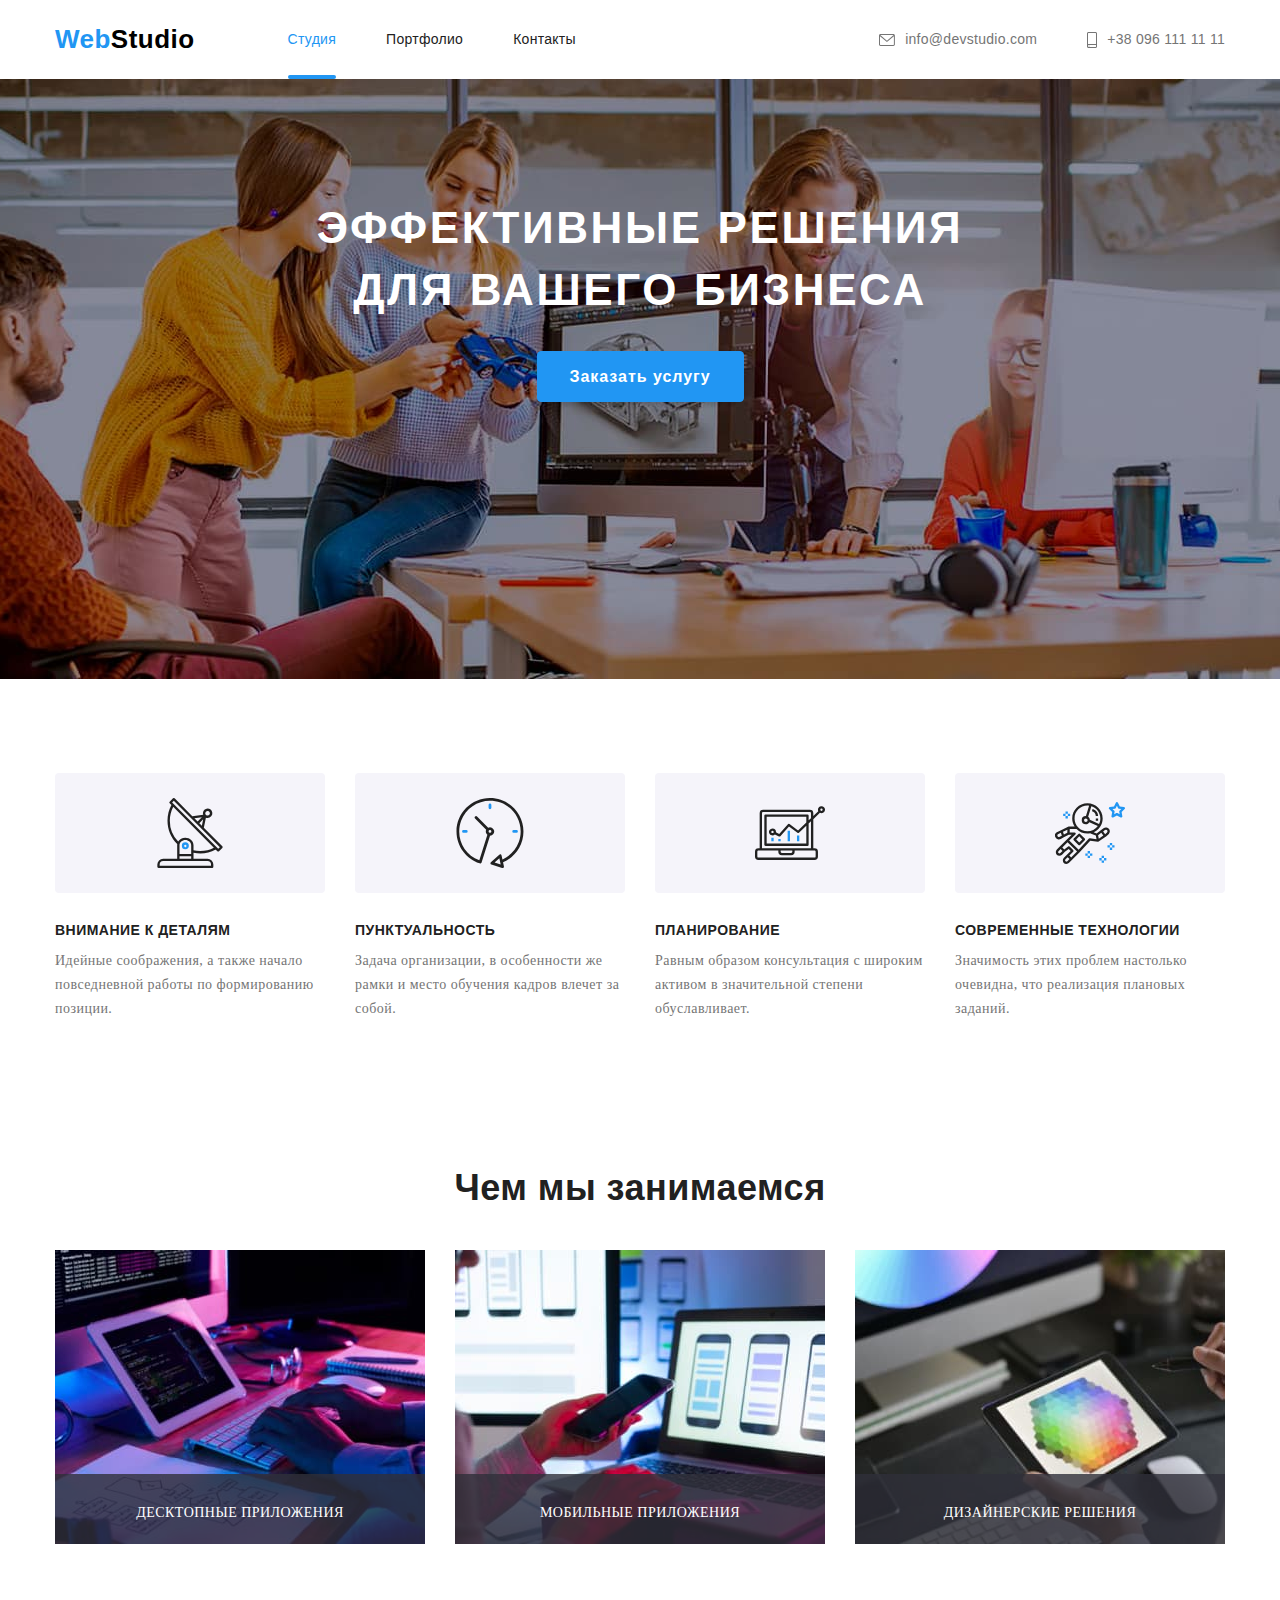
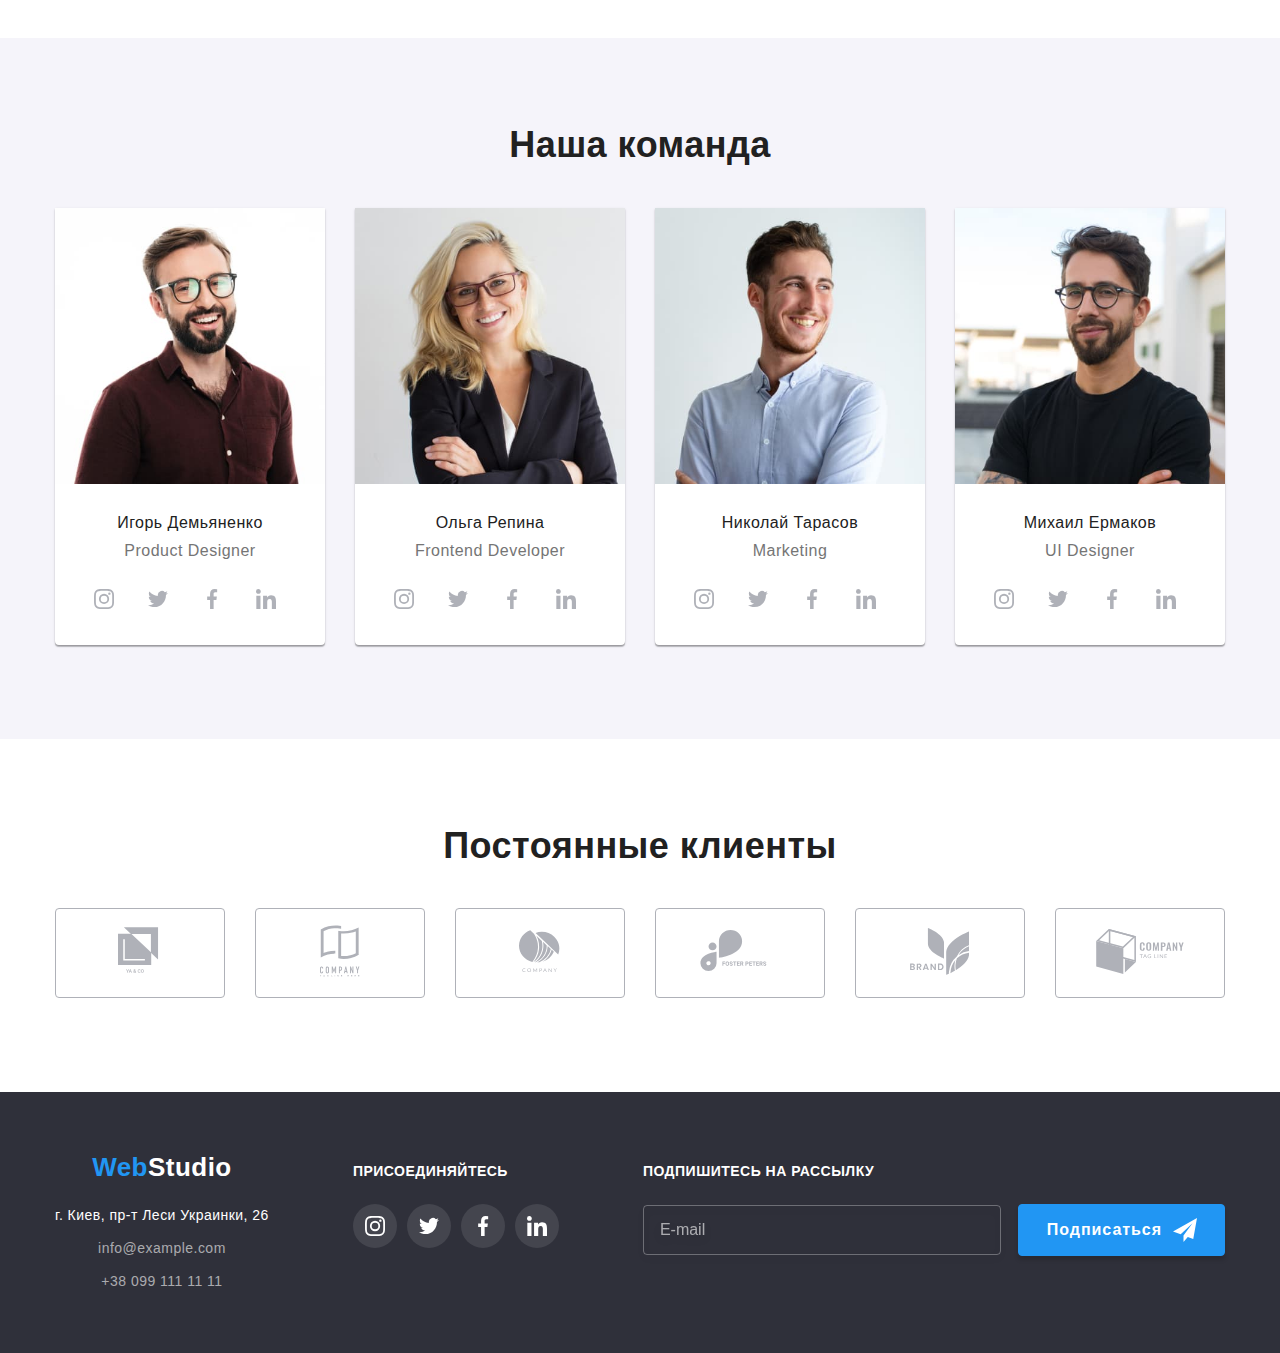
==== commit d5aee186: "подключение шрифтов локально" ====
--- a/index.html
+++ b/index.html
@@ -5,11 +5,11 @@
     <meta name="viewport" content="width=device-width, initial-scale=1.0" />
     <title>WebStudio</title>
 
-    <link rel="preconnect" href="https://fonts.gstatic.com" />
+    <!-- <link rel="preconnect" href="https://fonts.gstatic.com" />
     <link
       href="https://fonts.googleapis.com/css2?family=Raleway:wght@700&family=Roboto:wght@400;500;700;900&display=swap"
       rel="stylesheet"
-    />
+    /> -->
     <link rel="stylesheet" href="./css/main.min.css" />
   </head>
   <body>
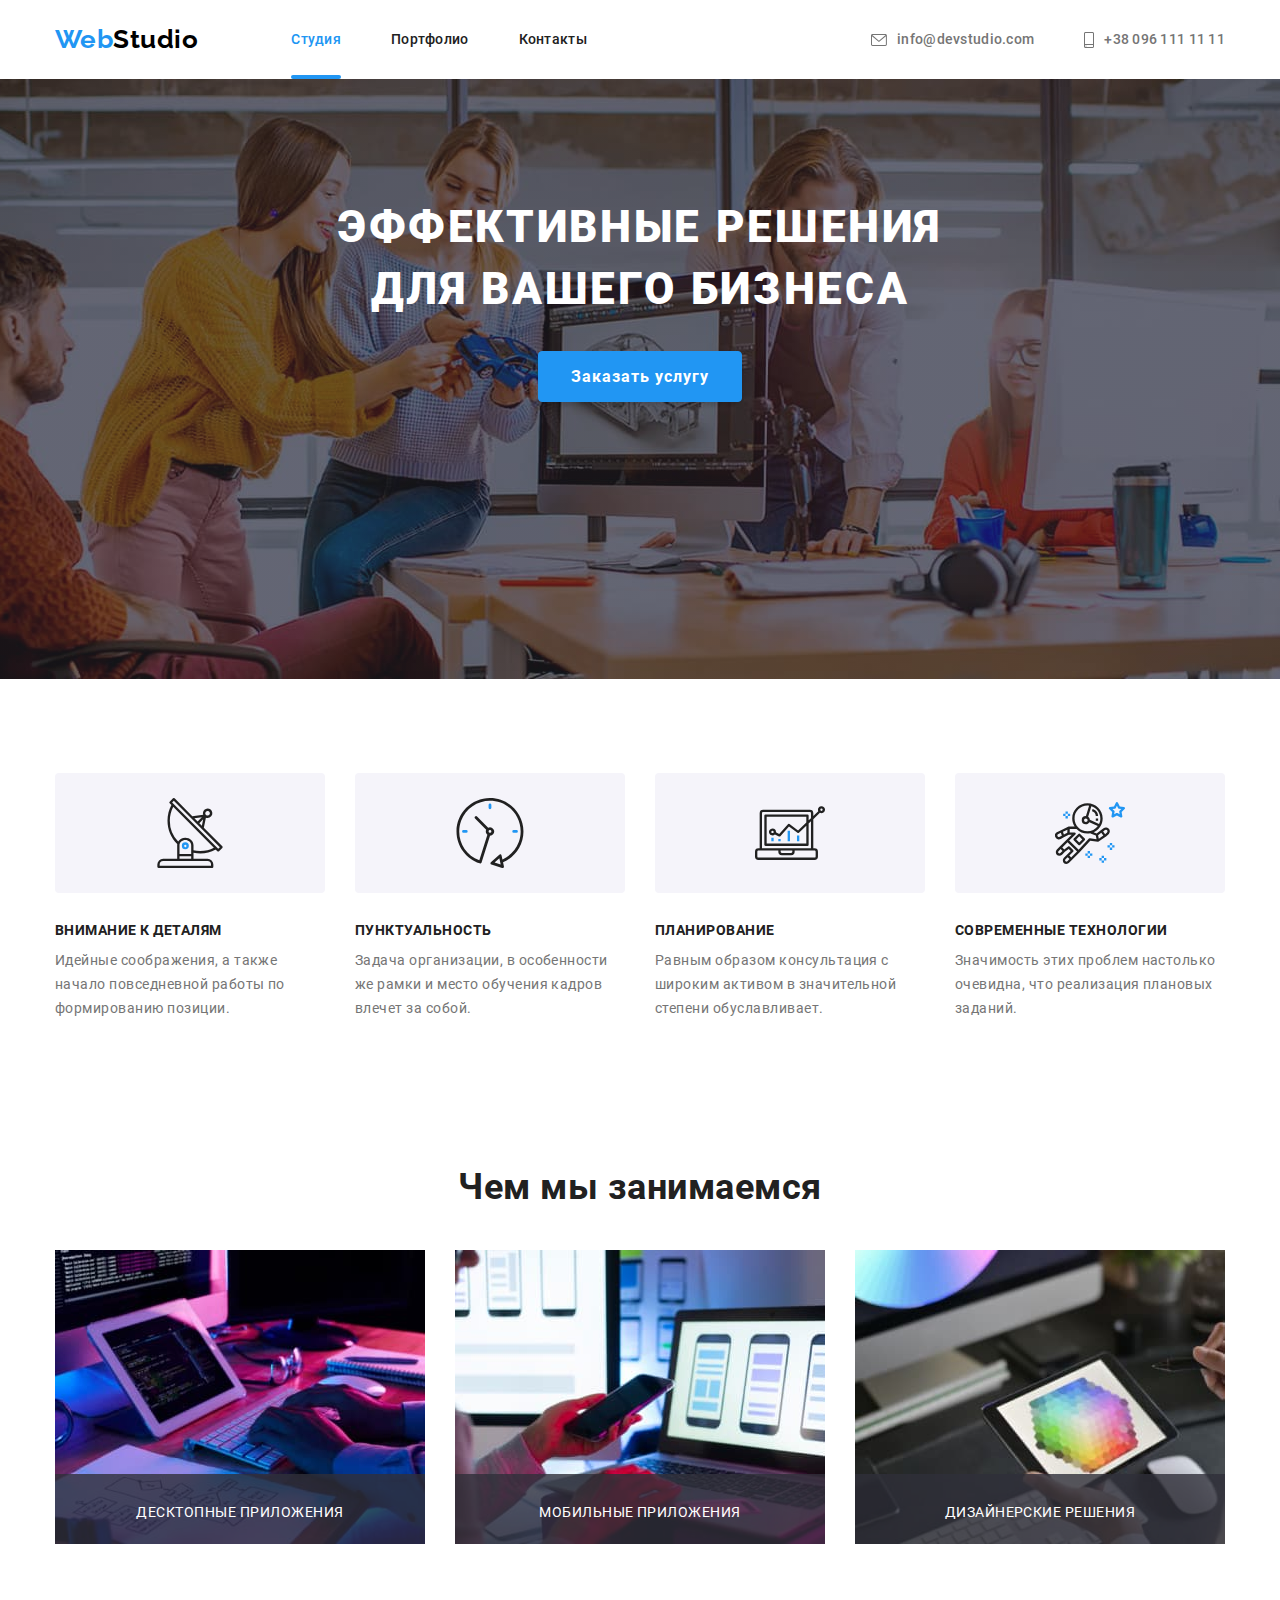
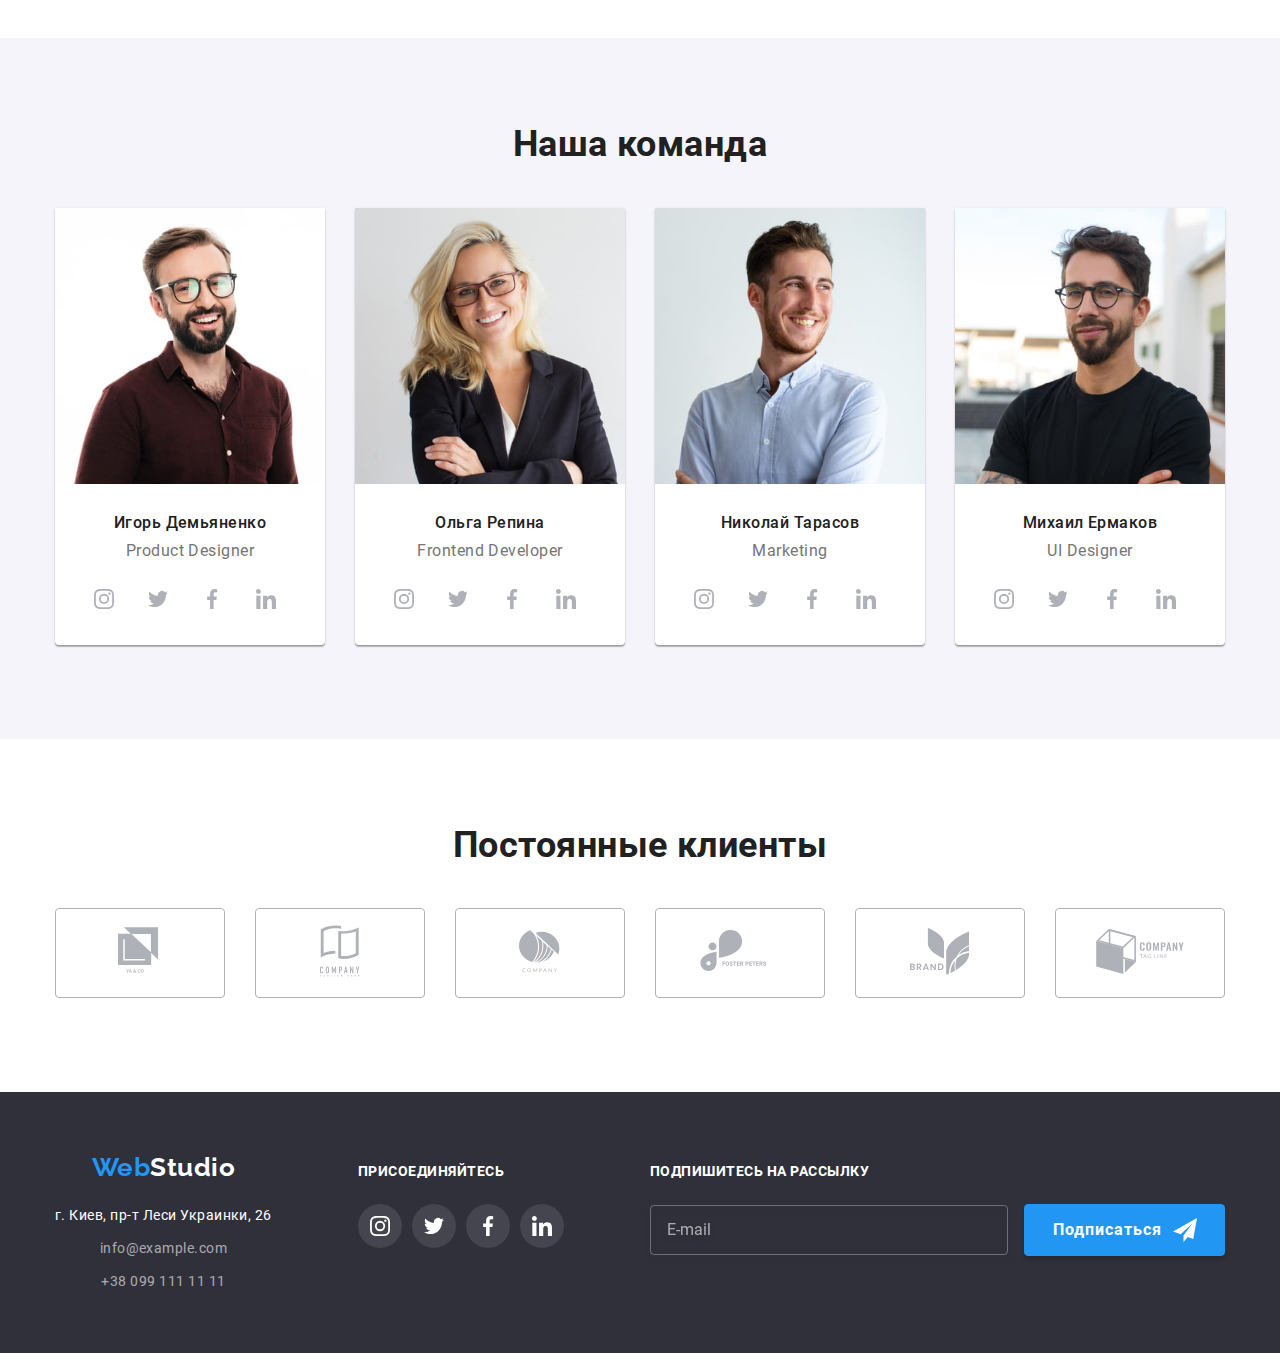
==== commit 2bb0fe37: "изменяет названия шрифтов" ====
--- a/index.html
+++ b/index.html
@@ -4,12 +4,101 @@
     <meta charset="UTF-8" />
     <meta name="viewport" content="width=device-width, initial-scale=1.0" />
     <title>WebStudio</title>
-
-    <!-- <link rel="preconnect" href="https://fonts.gstatic.com" />
+    <!-- 
+    <link rel="preconnect" href="https://fonts.gstatic.com" />
     <link
       href="https://fonts.googleapis.com/css2?family=Raleway:wght@700&family=Roboto:wght@400;500;700;900&display=swap"
       rel="stylesheet"
     /> -->
+    <!-- <link rel="preconnect" href="./fonts" as="font" /> -->
+    <!-- <link href="./sass/utils/_fonts.scss" rel="stylesheet" /> -->
+    <!-- <link
+      rel="preload"
+      href="./fonts/raleway700.woff"
+      as="font"
+      type="font/woff"
+      crossorigin="anonymous"
+    />
+    <link
+      rel="preload"
+      href="./fonts/raleway700.woff2"
+      as="font"
+      type="font/woff2"
+      crossorigin="anonymous"
+    />
+    <link
+      rel="preload"
+      href="./fonts/roboto400.woff"
+      as="font"
+      type="font/woff"
+      crossorigin="anonymous"
+    />
+    <link
+      rel="preload"
+      href="./fonts/roboto400.woff2"
+      as="font"
+      type="font/woff2"
+      crossorigin="anonymous"
+    />
+    <link
+      rel="preload"
+      href="./fonts/roboto500.woff"
+      as="font"
+      type="font/woff2"
+      crossorigin="anonymous"
+    />
+
+    <link
+      rel="preload"
+      href="./fonts/roboto500.woff2"
+      as="font"
+      type="font/woff2"
+      crossorigin="anonymous"
+    />
+    <link
+      rel="preload"
+      href="./fonts/roboto700.woff"
+      as="font"
+      type="font/woff"
+      crossorigin="anonymous"
+    />
+    <link
+      rel="preload"
+      href="./fonts/roboto700.woff2"
+      as="font"
+      type="font/woff2"
+      crossorigin="anonymous"
+    />
+    <link
+      rel="preload"
+      href="./fonts/roboto900.woff"
+      as="font"
+      type="font/woff"
+      crossorigin="anonymous"
+    />
+    <link
+      rel="preload"
+      href="./fonts/roboto900.woff2"
+      as="font"
+      type="font/woff2"
+      crossorigin="anonymous"
+    />
+    <link
+      rel="preload"
+      href="./fonts/raleway700.woff"
+      as="font"
+      type="font/woff"
+      crossorigin="anonymous"
+    />
+
+    <link
+      rel="preload"
+      href="./fonts/raleway700.woff2"
+      as="font"
+      type="font/woff"
+      crossorigin="anonymous"
+    /> -->
+    <!-- <link rel="preconnect" href="./css/main.min.css" as="font" /> -->
     <link rel="stylesheet" href="./css/main.min.css" />
   </head>
   <body>
@@ -54,14 +143,13 @@
                 <use href="./images/sprite.svg#icon-smartphone"></use>
               </svg>
 
-              +38 096 111 11 11</a
-            >
+              +38 096 111 11 11
+            </a>
           </li>
         </ul>
 
         <button
-          type="button"
-          class="menu-toggle js-open-menu"
+          class="button-open js-open-menu"
           aria-expanded="false"
           aria-controls="mobile-menu"
         >
@@ -77,54 +165,52 @@
       </div>
     </header>
     <div class="menu-container js-menu-container" id="mobile-menu">
-      <button class="menu-toggle menu-toggle__position js-close-menu">
+      <button class="button-close js-close-menu">
         <svg class="mobile-icon" width="40" height="40">
           <use href="./images/icons.svg#close-menu"></use>
         </svg>
       </button>
-      <ul class="mobile-menu">
-        <li class="mobile-menu_item">
-          <a href="./index.html" class="mobile-menu_link">Студия</a>
-        </li>
-        <li class="mobile-menu_item">
-          <a href="./portfolio.html" class="mobile-menu_link">Портфолио</a>
-        </li>
-        <li class="mobile-menu_item">
-          <a href="" class="mobile-menu_link">Контакты</a>
-        </li>
-      </ul>
-      <ul class="mobile-cont">
-        <li class="mobile-cont__item mobile-cont__mobile-cont__item__margin">
-          <a href="tel:+380961111111" class="mobile-cont__link--bigger">
-            +38 096 111 11 11
-          </a>
-        </li>
-        <li class="mobile-cont__item">
-          <a href="mailto:info@devstudio.com" class="mobile-cont__link">
-            info@devstudio.com
-          </a>
-        </li>
-      </ul>
-      <ul class="menu-social">
-        <li class="menu-social__item">
-          <a href="" class="menu-social__link menu-social__link--border"
-            >Instagram</a
-          >
-        </li>
-        <li class="menu-social__item">
-          <a href="" class="menu-social__link menu-social__link--border"
-            >Twitter</a
-          >
-        </li>
-        <li class="menu-social__item">
-          <a href="" class="menu-social__link menu-social__link--border"
-            >Fasebook</a
-          >
-        </li>
-        <li class="menu-social__item">
-          <a href="" class="menu-social__link">Linkedin</a>
-        </li>
-      </ul>
+      <div class="container-pages">
+        <ul class="mobile-menu">
+          <li class="mobile-menu_item">
+            <a href="./index.html" class="mobile-menu_link">Студия</a>
+          </li>
+          <li class="mobile-menu_item">
+            <a href="./portfolio.html" class="mobile-menu_link">Портфолио</a>
+          </li>
+          <li class="mobile-menu_item">
+            <a href="" class="mobile-menu_link">Контакты</a>
+          </li>
+        </ul>
+      </div>
+      <div class="container-contacts">
+        <ul class="mobile-cont">
+          <li class="mobile-cont__item">
+            <a href="tel:+380961111111" class="mobile-cont__link--bigger">
+              +38 096 111 11 11
+            </a>
+          </li>
+          <li class="mobile-cont__item">
+            <a href="mailto:info@devstudio.com" class="mobile-cont__link">
+              info@devstudio.com
+            </a>
+          </li>
+        </ul>
+        <ul class="menu-social">
+          <li class="menu-social__item">
+            <a href="" class="menu-social__link defolt-left">Instagram</a>
+          </li>
+          <li class="menu-social__item">
+            <a href="" class="menu-social__link">Twitter</a>
+          </li>
+          <li class="menu-social__item">
+            <a href="" class="menu-social__link">Fasebook</a>
+          </li>
+          <li class="menu-social__item">
+            <a href="" class="menu-social__link defolt-right">Linkedin</a>
+          </li>
+        </ul>
+      </div>
     </div>
     <main>
       <!-- Герой -->
--- a/css/main.min.css
+++ b/css/main.min.css
@@ -1,3 +1,3 @@
-/*! modern-normalize v1.0.0 | MIT License | https://github.com/sindresorhus/modern-normalize */*,*::before,*::after{-webkit-box-sizing:border-box;box-sizing:border-box}:root{-moz-tab-size:4;-o-tab-size:4;tab-size:4}html{line-height:1.15;-webkit-text-size-adjust:100%}body{margin:0;padding:0}body{font-family:system-ui,-apple-system,"Segoe UI",Roboto,Helvetica,Arial,sans-serif,"Apple Color Emoji","Segoe UI Emoji"}hr{height:0;color:inherit}abbr[title]{-webkit-text-decoration:underline dotted;text-decoration:underline dotted}b,strong{font-weight:bolder}code,kbd,samp,pre{font-family:ui-monospace, SFMono-Regular, Consolas, "Liberation Mono", Menlo,- monospace;font-size:1em}small{font-size:80%}sub,sup{font-size:75%;line-height:0;position:relative;vertical-align:baseline}sub{bottom:-0.25em}sup{top:-0.5em}table{text-indent:0;border-color:inherit}button,input,optgroup,select,textarea{font-family:inherit;font-size:100%;line-height:1.15;margin:0}address{font-style:normal}button,select{text-transform:none}button,[type="button"],[type="reset"],[type="submit"]{-webkit-appearance:button}::-moz-focus-inner{border-style:none;padding:0}:-moz-focusring{outline:1px dotted ButtonText}:-moz-ui-invalid{box-shadow:none}legend{padding:0}progress{vertical-align:baseline}::-webkit-inner-spin-button,::-webkit-outer-spin-button{height:auto}[type="search"]{-webkit-appearance:textfield;outline-offset:-2px}::-webkit-search-decoration{-webkit-appearance:none}::-webkit-file-upload-button{-webkit-appearance:button;font:inherit}summary{display:list-item}body{font-family:"Roboto", sans-serif;letter-spacing:0.03em;color:#212121;background-color:#fff}img{display:block;max-width:100%;height:auto}.site-nav,.list-cont,.features-list,.services-list,.team-list,.social-list,.clients-list,.social__list,.filters,.projects-list,.mobile-menu,.mobile-cont,.menu-social{padding:0px;margin:0px;list-style:none}.visually-hidden{position:absolute;width:1px;height:1px;margin:-1px;border:0;padding:0;white-space:nowrap;-webkit-clip-path:inset(100%);clip-path:inset(100%);clip:rect(0 0 0 0);overflow:hidden}.container{max-width:480px;min-width:320px;padding-left:15px;padding-right:15px;margin-left:auto;margin-right:auto}@media screen and (min-width: 768px){.container{max-width:768px}}@media screen and (min-width: 1200px){.container{max-width:1200px}}.page-header__container{display:-webkit-box;display:-ms-flexbox;display:flex;-webkit-box-align:center;-ms-flex-align:center;align-items:center}.page-header--border{border-bottom:1px solid #ececec}.page-header__navigation{display:-webkit-box;display:-ms-flexbox;display:flex;-webkit-box-align:center;-ms-flex-align:center;align-items:center}.logo{display:-webkit-inline-box;display:-ms-inline-flexbox;display:inline-flex;font-family:"Raleway", sans-serif;font-weight:700;font-size:24px;line-height:1.16;text-decoration:none}@media screen and (min-width: 768px){.logo{font-size:26px;line-height:1.2}}.logo--blue{color:#2196f3}.logo--black{color:#000}.logo--white{color:#fff}.site-nav{display:-webkit-box;display:-ms-flexbox;display:flex;margin-left:88px}@media screen and (min-width: 1200px){.site-nav__below{margin-left:93px}}.site-nav__item:not(:last-child){margin-right:50px}@media screen and (max-width: 767px){.site-nav{display:none}}.site-nav__link{position:relative;display:inline-block;padding-top:32px;padding-bottom:32px;font-weight:500;font-size:14px;line-height:1.1;letter-spacing:0.02em;text-decoration:none;color:#212121;-webkit-transition:color 250ms cubic-bezier(0.4, 0, 0.2, 1);transition:color 250ms cubic-bezier(0.4, 0, 0.2, 1)}.site-nav__link:hover,.site-nav__link:focus{color:#2196f3}.site-nav__link--current{color:#2196f3}.site-nav__link--current::after{position:absolute;bottom:0;left:0;content:"";display:block;height:4px;width:100%;border-radius:2px;background-color:#2196f3}.list-cont{display:-webkit-box;display:-ms-flexbox;display:flex;margin-left:auto}@media screen and (max-width: 767px){.list-cont{display:none}}@media screen and (max-width: 1199px){.list-cont{-webkit-box-orient:vertical;-webkit-box-direction:normal;-ms-flex-direction:column;flex-direction:column}}@media screen and (min-width: 1200px){.list-cont{-webkit-box-align:center;-ms-flex-align:center;align-items:center}}@media screen and (min-width: 1200px){.list-cont__item:not(:last-child){margin-right:50px}}@media screen and (max-width: 1199px){.list-cont__item__margin{margin-bottom:10px}}@media screen and (min-width: 768px){.list-cont__item{display:-webkit-box;display:-ms-flexbox;display:flex;-webkit-box-pack:start;-ms-flex-pack:start;justify-content:flex-start}}.list-cont__link{display:-webkit-box;display:-ms-flexbox;display:flex;-webkit-box-pack:center;-ms-flex-pack:center;justify-content:center;-webkit-box-align:center;-ms-flex-align:center;align-items:center;font-weight:500;font-size:14px;line-height:1.1;letter-spacing:0.02em;text-decoration:none;color:#757575;-webkit-transition:color 250ms cubic-bezier(0.4, 0, 0.2, 1);transition:color 250ms cubic-bezier(0.4, 0, 0.2, 1)}.list-cont__link:hover,.list-cont__link:focus{color:#2196f3}.list-cont__icon{fill:currentColor}@media screen and (min-width: 768px){.list-cont__icon{margin-right:8px}}@media screen and (min-width: 1200px){.list-cont__icon{margin-right:10px}}.hero{margin-left:auto;margin-right:auto;padding-top:118px;padding-bottom:118px;height:400px;text-align:center;color:#fff;background-color:#2f303a;background-image:-webkit-gradient(linear, left top, right top, from(rgba(47,48,58,0.4)), to(rgba(47,48,58,0.4))),url("/images/hero/mobile-hero.jpg");background-image:linear-gradient(to right, rgba(47,48,58,0.4), rgba(47,48,58,0.4)),url("/images/hero/mobile-hero.jpg");background-size:cover;background-repeat:no-repeat;background-position:center}@media (min-device-pixel-ratio: 2), (-webkit-min-device-pixel-ratio: 2), (min-resolution: 192dpi), (min-resolution: 2dppx){.hero{background-image:url("/images/hero/@2xmobile-hero.jpg")}}@media screen and (min-width: 768px){.hero{background-image:url("/images/hero/tablet-hero.jpg")}}@media (-webkit-min-device-pixel-ratio: 2), (min-resolution: 2dppx){.hero{background-image:url("/images/hero/@2xtablet-hero.jpg")}}@media screen and (min-width: 1200px){.hero{background-image:url("/images/hero/desktop-hero.jpg");height:600px}}@media (-webkit-min-device-pixel-ratio: 2), (min-resolution: 2dppx){.hero{background-image:url("/images/hero/@2xdesktop-hero.jpg")}}.hero__title{margin-top:0px;margin-bottom:30px;font-weight:900;font-size:26px;line-height:1.61;letter-spacing:0.06em;text-transform:uppercase;color:#fff}@media screen and (min-width: 1200px){.hero__title{font-size:44px;line-height:1.4}}.button{display:inline-block;min-width:200px;min-height:50px;font-weight:700;font-size:16px;line-height:1.87;letter-spacing:0.06em;text-decoration:none;color:#fff;background-color:#2196f3;border-radius:4px;border:1px solid #2196f3;-webkit-box-shadow:0px 4px 4px rgba(0,0,0,0.15);box-shadow:0px 4px 4px rgba(0,0,0,0.15);cursor:pointer;-webkit-transition:background-color 250ms cubic-bezier(0.4, 0, 0.2, 1);transition:background-color 250ms cubic-bezier(0.4, 0, 0.2, 1)}.button:focus,.button:hover{background-color:#188ce8}.button--hero{padding:10px 32px 10px 32px}.button--modal{padding:10px 52px 10px 52px}.button--footer{padding:10px 62px 10px 28px}.button-wrapper{position:relative}@media screen and (min-width: 1200px){.button-wrapper{margin-left:12px}}.button__icon{position:absolute;top:50%;right:28px;-webkit-transform:translateY(-50%);transform:translateY(-50%)}.features{padding-top:60px;padding-bottom:60px}@media screen and (min-width: 1200px){.features{padding-top:94px}}@media screen and (min-width: 768px){.features-list{display:-webkit-box;display:-ms-flexbox;display:flex;-ms-flex-wrap:wrap;flex-wrap:wrap;margin-top:calc(-1 * 30px);margin-left:calc(-1 * 30px)}}@media screen and (min-width: 1200px){.features-list{-ms-flex-wrap:nowrap;flex-wrap:nowrap}}@media screen and (max-width: 767px){.features-list__card{margin-bottom:30px}}@media screen and (min-width: 768px){.features-list__card{-ms-flex-preferred-size:calc((100% - 60px) / 2);flex-basis:calc((100% - 60px) / 2);margin-top:30px;margin-left:30px}}@media screen and (min-width: 1200px){.features-list__card{width:calc((100% - 120px) / 4)}}.features-list__wrapper{display:-webkit-box;display:-ms-flexbox;display:flex;-webkit-box-pack:center;-ms-flex-pack:center;justify-content:center;-webkit-box-align:center;-ms-flex-align:center;align-items:center;width:100%;height:120px;margin-bottom:30px;background-color:#f5f4fa;border-radius:4px}.features-list__desc{margin-top:0px;margin-bottom:0px;font-family:'Roboto';font-weight:400;font-size:14px;line-height:1.71;color:#757575;text-align:left}.features-list__title{margin-top:0px;margin-bottom:10px;font-weight:700;font-size:14px;line-height:1.14;text-transform:uppercase}@media screen and (max-width: 767px){.features-list{text-align:center}}@media screen and (max-width: 1199px){.services{display:none}}@media screen and (min-width: 1200px){.services{padding-bottom:94px;padding-top:94px}}.services__title{margin-top:0px;margin-bottom:0px;font-weight:700;font-size:36px;line-height:0.7;text-align:center}.services-list{display:-webkit-box;display:-ms-flexbox;display:flex;-ms-flex-wrap:wrap;flex-wrap:wrap;margin-top:50px}.services-list :nth-child(3){margin-right:0px}.services-list__card{width:calc((100% - 60px) / 3);margin-right:30px;position:relative}.services-list__link{display:block;text-decoration:none}.services-list__title{margin:0;font-family:"Roboto";font-weight:400;font-size:14px;line-height:1.7;color:#fff}.services-list__overlay{position:absolute;bottom:0;height:70px;width:370px;padding-top:27px;padding-bottom:27px;text-align:center;background-color:rgba(47,48,58,0.8)}.team{background-color:#f5f4fa;padding-top:60px;padding-bottom:60px}@media screen and (min-width: 1200px){.team{padding-bottom:94px;padding-top:94px}}.team__title{margin-top:0px;font-weight:700;font-size:28px;line-height:1.17;text-align:center}@media screen and (max-width: 1199px){.team__title{margin-bottom:30px}}@media screen and (min-width: 1200px){.team__title{font-size:36px;line-height:0.7;margin-bottom:50px}}@media screen and (min-width: 768px){.team-list{display:-webkit-box;display:-ms-flexbox;display:flex;-ms-flex-wrap:wrap;flex-wrap:wrap;margin-top:calc(-1 * 30px);margin-left:calc(-1 * 30 px)}}@media screen and (min-width: 1200px){.team-list{margin-top:calc(-1 * 30px);margin-left:calc(-1 * 30px)}}.team-list__card{padding-bottom:24px;text-align:center;background-color:#fff;-webkit-box-shadow:0px 1px 3px rgba(0,0,0,0.12),0px 1px 1px rgba(0,0,0,0.14),0px 2px 1px rgba(0,0,0,0.2);box-shadow:0px 1px 3px rgba(0,0,0,0.12),0px 1px 1px rgba(0,0,0,0.14),0px 2px 1px rgba(0,0,0,0.2);border-radius:0px 0px 4px 4px}@media screen and (max-width: 767px){.team-list__card{margin-bottom:30px}}@media screen and (min-width: 768px){.team-list__card{-ms-flex-preferred-size:calc((100% - 60px) / 2);flex-basis:calc((100% - 60px) / 2);margin-top:30px;margin-left:30px}}@media screen and (min-width: 1200px){.team-list__card{-ms-flex-preferred-size:calc((100% - 120px) / 4);flex-basis:calc((100% - 120px) / 4)}}.team-list__member{margin-top:30px;margin-bottom:0px;font-weight:500;font-size:16px;line-height:1.18}.team-list__position{margin-top:10px;margin-bottom:16px;color:#757575;font-weight:400;font-size:16px;line-height:1.18}.team-list__wrapper{height:460px}@media screen and (min-width: 768px){.team-list__wrapper{height:374px}}@media screen and (min-width: 1200px){.team-list__wrapper{height:260px}}.social-list{display:-webkit-box;display:-ms-flexbox;display:flex;-webkit-box-align:center;-ms-flex-align:center;align-items:center;-webkit-box-pack:center;-ms-flex-pack:center;justify-content:center}.social-list:nth-last-child(4){margin-right:0px}.social-list__item{margin-right:10px}.social-list__link{display:-webkit-box;display:-ms-flexbox;display:flex;-webkit-box-align:center;-ms-flex-align:center;align-items:center;-webkit-box-pack:center;-ms-flex-pack:center;justify-content:center;width:44px;height:44px;color:#afb1b8;border-radius:50px;-webkit-transition:background-color 250ms cubic-bezier(0.4, 0, 0.2, 1) , color 250ms cubic-bezier(0.4, 0, 0.2, 1);transition:background-color 250ms cubic-bezier(0.4, 0, 0.2, 1) , color 250ms cubic-bezier(0.4, 0, 0.2, 1)}.social-list__link:hover,.social-list__link:focus{color:#fff;background-color:#2196f3}.social-list__icon{fill:currentColor}.clients{padding-top:60px;padding-bottom:60px}@media screen and (min-width: 1200px){.clients{padding-bottom:94px;padding-top:94px;text-align:center}}.clients__title{margin-top:0px;margin-bottom:30px;font-weight:700;font-size:28px;line-height:1.17;text-align:center}@media screen and (min-width: 1200px){.clients__title{font-size:36px;line-height:0.7;margin-bottom:50px}}.clients-list{display:-webkit-box;display:-ms-flexbox;display:flex;-ms-flex-wrap:wrap;flex-wrap:wrap}@media screen and (max-width: 767px){.clients-list{margin-top:calc(-1 * 30px);margin-left:calc(-1 * 30px)}}@media screen and (min-width: 767px){.clients-list{margin-top:calc(-1 * 30px);margin-left:calc(-1 * 30px)}}@media screen and (min-width: 1200px){.clients-list :last-child{margin-right:0}}.clients-list__card{-webkit-box-pack:center;-ms-flex-pack:center;justify-content:center;-webkit-box-align:center;-ms-flex-align:center;align-items:center;display:-webkit-box;display:-ms-flexbox;display:flex;height:90px;color:#afb1b8;border-radius:4px;border:1px solid #afb1b8;-webkit-transition:color 250ms cubic-bezier(0.4, 0, 0.2, 1) , border 250ms cubic-bezier(0.4, 0, 0.2, 1);transition:color 250ms cubic-bezier(0.4, 0, 0.2, 1) , border 250ms cubic-bezier(0.4, 0, 0.2, 1)}.clients-list__card:hover,.clients-list__card:focus{color:#2196f3;border:1px solid #2196f3}@media screen and (max-width: 767px){.clients-list__card{-ms-flex-preferred-size:calc((100% - 60px) / 2);flex-basis:calc((100% - 60px) / 2);margin-top:30px;margin-left:30px}}@media screen and (min-width: 768px){.clients-list__card{-ms-flex-preferred-size:calc((100% - 90px) / 3);flex-basis:calc((100% - 90px) / 3);margin-top:30px;margin-left:30px}}@media screen and (min-width: 1200px){.clients-list__card{-ms-flex-preferred-size:calc((100% - 180px) / 6);flex-basis:calc((100% - 180px) / 6)}}.clients-list__link{color:inherit;cursor:pointer}.clients-list__icon{fill:currentColor}.footer{padding-top:60px;padding-bottom:60px;background-color:#2f303a}.footer__container{display:-webkit-box;display:-ms-flexbox;display:flex;-webkit-box-align:center;-ms-flex-align:center;align-items:center}@media screen and (max-width: 767px){.footer__container{-webkit-box-orient:vertical;-webkit-box-direction:normal;-ms-flex-direction:column;flex-direction:column;text-align:center}}@media screen and (min-width: 768px){.footer__container{-ms-flex-wrap:wrap;flex-wrap:wrap}}@media screen and (min-width: 1200px){.footer__container{-ms-flex-wrap:nowrap;flex-wrap:nowrap;-webkit-box-align:baseline;-ms-flex-align:baseline;align-items:baseline;-webkit-box-pack:justify;-ms-flex-pack:justify;justify-content:space-between}}@media screen and (min-width: 768px){.address{margin-left:76px;text-align:center}}@media screen and (min-width: 1200px){.address{margin-left:0}}.address-list{margin-top:20px;font-weight:400;font-size:14px;line-height:1.71}.address-list__city{margin:0;color:#fff}.address-list__link{display:block;margin-top:8px;margin-bottom:0;color:rgba(255,255,255,0.6);text-decoration:none}@media screen and (min-width: 1200px){.address-list__link{margin-top:9px}}@media screen and (max-width: 767px){.social{margin-top:60px}}@media screen and (min-width: 768px) and (max-width: 1199px){.social{margin-left:165px;text-align:center;margin-bottom:42px}}@media screen and (min-width: 1200px){.social{margin-bottom:0}}.social__title{margin-top:0;margin-bottom:20px;font-weight:700;font-size:14px;line-height:1.7;color:#fff}.social__list{display:-webkit-box;display:-ms-flexbox;display:flex;-webkit-box-align:center;-ms-flex-align:center;align-items:center;-webkit-box-pack:center;-ms-flex-pack:center;justify-content:center}.social__item{margin-right:10px}.social__item:last-child{margin-right:0}.social__link{display:-webkit-box;display:-ms-flexbox;display:flex;-webkit-box-align:center;-ms-flex-align:center;align-items:center;-webkit-box-pack:center;-ms-flex-pack:center;justify-content:center;width:44px;height:44px;color:#fff;border-radius:50px;background-color:rgba(255,255,255,0.1);-webkit-transition:background-color 250ms cubic-bezier(0.4, 0, 0.2, 1);transition:background-color 250ms cubic-bezier(0.4, 0, 0.2, 1)}.social__link:hover,.social__link:focus{background-color:#2196f3}.social__icon{fill:currentColor}.news{margin-top:60px}@media screen and (min-width: 768px) and (max-width: 1199px){.news{margin-left:166px;text-align:center}}@media screen and (min-width: 1200px){.news{margin-top:0}}.news__title{margin-top:0;margin-bottom:20px;font-weight:700;font-size:14px;line-height:1.7;color:#fff}.footer-form__mail::-webkit-input-placeholder{font-weight:400;font-size:16px;line-height:1.25;color:rgba(255,255,255,0.6)}.footer-form__mail:-ms-input-placeholder{font-weight:400;font-size:16px;line-height:1.25;color:rgba(255,255,255,0.6)}.footer-form__mail::-ms-input-placeholder{font-weight:400;font-size:16px;line-height:1.25;color:rgba(255,255,255,0.6)}.footer-form__mail::placeholder{font-weight:400;font-size:16px;line-height:1.25;color:rgba(255,255,255,0.6)}.footer-form__mail{margin:0;padding:0;padding:15px 16px;width:100%;height:50px;border:1px solid rgba(255,255,255,0.3);border-radius:4px;-webkit-filter:drop-shadow(0px 4px 4px rgba(0,0,0,0.15));filter:drop-shadow(0px 4px 4px rgba(0,0,0,0.15));background-color:transparent}.footer-form__mail:focus{color:rgba(255,255,255,0.6);border:1px solid rgba(255,255,255,0.3);background-color:transparent}@media screen and (max-width: 1199px){.footer-form__mail{margin-bottom:20px}}@media screen and (min-width: 1200px){.footer-form__mail{width:358px}}.filters{display:-webkit-box;display:-ms-flexbox;display:flex;-ms-flex-wrap:wrap;flex-wrap:wrap;-webkit-box-pack:start;-ms-flex-pack:start;justify-content:flex-start}@media screen and (max-width: 767px){.filters{margin-right:calc(-1 * 8px)}}@media screen and (min-width: 768px){.filters{-webkit-box-pack:center;-ms-flex-pack:center;justify-content:center;margin-bottom:40px}.filters :not(:last-child){margin-right:8px}}@media screen and (min-width: 1200px){.filters{margin-bottom:34px}}.filters__button{display:inline-block;min-width:73px;padding:6px 22px 6px 22px;font-weight:500;font-size:16px;line-height:1.62;text-align:center;text-decoration:none;color:#212121;background-color:#f5f4fa;border:1px solid transparent;border-radius:4px;cursor:pointer;-webkit-transition:color 250ms cubic-bezier(0.4, 0, 0.2, 1) , background-color 250ms cubic-bezier(0.4, 0, 0.2, 1) , -webkit-box-shadow 250ms cubic-bezier(0.4, 0, 0.2, 1);transition:color 250ms cubic-bezier(0.4, 0, 0.2, 1) , background-color 250ms cubic-bezier(0.4, 0, 0.2, 1) , -webkit-box-shadow 250ms cubic-bezier(0.4, 0, 0.2, 1);transition:color 250ms cubic-bezier(0.4, 0, 0.2, 1) , background-color 250ms cubic-bezier(0.4, 0, 0.2, 1) , box-shadow 250ms cubic-bezier(0.4, 0, 0.2, 1);transition:color 250ms cubic-bezier(0.4, 0, 0.2, 1) , background-color 250ms cubic-bezier(0.4, 0, 0.2, 1) , box-shadow 250ms cubic-bezier(0.4, 0, 0.2, 1) , -webkit-box-shadow 250ms cubic-bezier(0.4, 0, 0.2, 1)}.filters__button:hover,.filters__button:focus{color:#fff;background-color:#2196f3;-webkit-box-shadow:0px 3px 1px rgba(0,0,0,0.1),0px 1px 2px rgba(0,0,0,0.08),0px 2px 2px rgba(0,0,0,0.12);box-shadow:0px 3px 1px rgba(0,0,0,0.1),0px 1px 2px rgba(0,0,0,0.08),0px 2px 2px rgba(0,0,0,0.12)}@media screen and (max-width: 767px){.filters__button{margin-bottom:15px;-ms-flex-preferred-size:calc((100% - 8px) / 3);flex-basis:calc((100% - 8px) / 3);margin-right:8px}}.portfolio{padding-top:60px;padding-bottom:60px}@media screen and (min-width: 1200px){.portfolio{padding-top:94px;padding-bottom:94px}}@media screen and (max-width: 767px){.projects-list{margin-top:25px}}@media screen and (min-width: 768px){.projects-list{display:-webkit-box;display:-ms-flexbox;display:flex;-ms-flex-wrap:wrap;flex-wrap:wrap;margin-top:calc(-1 * 30px);margin-left:calc(-1 * 30px)}}.projects-list__card{background-color:#fff}@media screen and (max-width: 767px){.projects-list__card{margin-bottom:30px}}@media screen and (min-width: 768px){.projects-list__card{-ms-flex-preferred-size:calc((100% - 60px) / 2);flex-basis:calc((100% - 60px) / 2);margin-top:30px;margin-left:30px}}@media screen and (min-width: 1200px){.projects-list__card{-ms-flex-preferred-size:calc((100% - 90px) / 3);flex-basis:calc((100% - 90px) / 3)}}.projects-list__title{margin-top:0px;margin-bottom:4px;font-weight:700;font-size:18px;line-height:2;letter-spacing:0.06em;color:#212121}.projects-list__descrip{margin-top:0px;margin-bottom:0px;font-weight:400;font-size:16px;line-height:1.9;color:#757575}.projects-list__wrapper{padding:20px 24px;border-bottom:1px solid #eeeeee;border-left:1px solid #eeeeee;border-right:1px solid #eeeeee}.projects-list__link{display:inline-block;text-decoration:none;-webkit-transition:-webkit-box-shadow 250ms cubic-bezier(0.4, 0, 0.2, 1);transition:-webkit-box-shadow 250ms cubic-bezier(0.4, 0, 0.2, 1);transition:box-shadow 250ms cubic-bezier(0.4, 0, 0.2, 1);transition:box-shadow 250ms cubic-bezier(0.4, 0, 0.2, 1), -webkit-box-shadow 250ms cubic-bezier(0.4, 0, 0.2, 1)}.projects-list__link:hover,.projects-list__link:focus{-webkit-box-shadow:0px 4px 4px rgba(0,0,0,0.25),0px 4px 4px rgba(0,0,0,0.06),1px 4px 6px rgba(0,0,0,0.16);box-shadow:0px 4px 4px rgba(0,0,0,0.25),0px 4px 4px rgba(0,0,0,0.06),1px 4px 6px rgba(0,0,0,0.16)}.overlay{position:relative;overflow:hidden}.overlay__text{margin:0;font-size:18px;font-weight:400;line-height:1.55;text-align:left;color:#fff}.overlay__box{position:absolute;bottom:0;left:0;width:100%;height:100%;padding:63px 24px;background-color:rgba(33,150,243,0.9);-webkit-transform:translatey(100%);transform:translatey(100%);opacity:0;-webkit-transition:-webkit-transform 250ms cubic-bezier(0.4, 0, 0.2, 1);transition:-webkit-transform 250ms cubic-bezier(0.4, 0, 0.2, 1);transition:transform 250ms cubic-bezier(0.4, 0, 0.2, 1);transition:transform 250ms cubic-bezier(0.4, 0, 0.2, 1), -webkit-transform 250ms cubic-bezier(0.4, 0, 0.2, 1)}.projects-list__card:hover .overlay__box{-webkit-transform:translatey(0);transform:translatey(0);opacity:1}.projects-list__thumb{height:404px}@media screen and (min-width: 768px){.projects-list__thumb{height:294px}}@media screen and (min-width: 768px){.projects-list__card{display:-webkit-box;display:-ms-flexbox;display:flex}.projects-list__wrapper{-webkit-box-flex:1;-ms-flex-positive:1;flex-grow:1}.projects-list__link{display:-webkit-box;display:-ms-flexbox;display:flex;-webkit-box-orient:vertical;-webkit-box-direction:normal;-ms-flex-direction:column;flex-direction:column}}.backdrop{position:fixed;top:0;left:0;width:100%;height:100%;background-color:rgba(0,0,0,0.2);-webkit-transition:opacity 250ms cubic-bezier(0.4, 0, 0.2, 1) , visibility 250ms cubic-bezier(0.4, 0, 0.2, 1);transition:opacity 250ms cubic-bezier(0.4, 0, 0.2, 1) , visibility 250ms cubic-bezier(0.4, 0, 0.2, 1)}.backdrop__is-hidden{opacity:0;pointer-events:none;visibility:hidden}.backdrop__is-hidden .modal{-webkit-transform:translate(-50%, -50%) scale(0.9);transform:translate(-50%, -50%) scale(0.9)}.modal{position:absolute;left:50%;top:50%;width:450px;height:609px;padding:40px;background-color:#fff;border-radius:4px;-webkit-transform:translate(-50%, -50%) scale(1);transform:translate(-50%, -50%) scale(1);-webkit-transition:-webkit-transform 250ms cubic-bezier(0.4, 0, 0.2, 1);transition:-webkit-transform 250ms cubic-bezier(0.4, 0, 0.2, 1);transition:transform 250ms cubic-bezier(0.4, 0, 0.2, 1);transition:transform 250ms cubic-bezier(0.4, 0, 0.2, 1), -webkit-transform 250ms cubic-bezier(0.4, 0, 0.2, 1)}@media screen and (min-width: 1200px){.modal{width:528px;height:581px}}.modal__button{position:absolute;top:8px;right:8px;display:-webkit-box;display:-ms-flexbox;display:flex;-webkit-box-align:center;-ms-flex-align:center;align-items:center;-webkit-box-pack:center;-ms-flex-pack:center;justify-content:center;width:30px;height:30px;border:1px solid rgba(0,0,0,0.1);border-radius:50%;background-color:inherit;cursor:pointer;-webkit-transition:color 250ms cubic-bezier(0.4, 0, 0.2, 1);transition:color 250ms cubic-bezier(0.4, 0, 0.2, 1)}.modal__button:hover,.modal__button:focus{color:#2196f3}.modal__icon{fill:currentColor}.signup-form{text-align:center}.signup-form__title{margin-top:0;margin-bottom:12px;font-size:20px;font-weight:700;line-height:1.5;text-align:center;color:#212121}@media screen and (min-width: 1200px){.signup-form__title{line-height:1.15}}.form-field{display:-webkit-box;display:-ms-flexbox;display:flex;-webkit-box-orient:vertical;-webkit-box-direction:normal;-ms-flex-direction:column;flex-direction:column;margin-bottom:10px}.form-field__title{margin-bottom:4px;font-size:12px;font-weight:400;line-height:1.16;letter-spacing:0.01em;text-align:left;color:#757575}@media screen and (min-width: 768px){.modal-text{display:none}}.form-field__wrapper{position:relative}.form-field__input{width:100%;margin:0;padding-left:42px;padding:11px 30px;font:inherit;border:1px solid rgba(33,33,33,0.2);border-radius:4px;-webkit-transition:border-color 250ms cubic-bezier(0.4, 0, 0.2, 1);transition:border-color 250ms cubic-bezier(0.4, 0, 0.2, 1)}.form-field__input:focus,.form-field__input:hover{border-color:#2196f3;outline-color:#2196f3}.form-field__icon{position:absolute;top:11px;left:12px;-webkit-transition:fill 250ms cubic-bezier(0.4, 0, 0.2, 1);transition:fill 250ms cubic-bezier(0.4, 0, 0.2, 1)}.form-field:focus-within .form-field__icon{fill:#2196f3}.form-field:hover .form-field__icon{fill:#2196f3}.form-comment{display:-webkit-box;display:-ms-flexbox;display:flex;-webkit-box-orient:vertical;-webkit-box-direction:normal;-ms-flex-direction:column;flex-direction:column;margin-bottom:20px}.form-comment__title{margin-bottom:4px;font-size:12px;font-weight:400;line-height:1.16;letter-spacing:0.01em;text-align:left;color:#757575}.form-comment__area{height:120px;width:100%;resize:none;padding:12px 16px;border:1px solid rgba(33,33,33,0.2);border-radius:4px;-webkit-transition:border-color 250ms cubic-bezier(0.4, 0, 0.2, 1);transition:border-color 250ms cubic-bezier(0.4, 0, 0.2, 1)}.form-comment__area:focus,.form-comment__area:hover{border-color:#2196f3;outline-color:#2196f3}.form-comment__area::-webkit-input-placeholder{font-size:14px;font-weight:400;line-height:1.14;letter-spacing:0.01em;color:rgba(117,117,117,0.5)}.form-comment__area:-ms-input-placeholder{font-size:14px;font-weight:400;line-height:1.14;letter-spacing:0.01em;color:rgba(117,117,117,0.5)}.form-comment__area::-ms-input-placeholder{font-size:14px;font-weight:400;line-height:1.14;letter-spacing:0.01em;color:rgba(117,117,117,0.5)}.form-comment__area::placeholder{font-size:14px;font-weight:400;line-height:1.14;letter-spacing:0.01em;color:rgba(117,117,117,0.5)}@media screen and (min-width: 1200px){.form-comment__area::-webkit-input-placeholder{font-size:12px;line-height:1.16}.form-comment__area:-ms-input-placeholder{font-size:12px;line-height:1.16}.form-comment__area::-ms-input-placeholder{font-size:12px;line-height:1.16}.form-comment__area::placeholder{font-size:12px;line-height:1.16}}.form-check{margin-top:0;margin-bottom:30px;font-size:12px;font-weight:400;line-height:1.16;text-align:left;color:#757575}@media screen and (min-width: 1200px){.form-check{font-size:14px;line-height:1.71}}.form-check__wrapper{display:-webkit-box;display:-ms-flexbox;display:flex;-webkit-box-align:center;-ms-flex-align:center;align-items:center;-webkit-box-pack:center;-ms-flex-pack:center;justify-content:center}@media screen and (min-width: 1200px){.form-check__wrapper{display:-webkit-box;display:-ms-flexbox;display:flex;-webkit-box-align:center;-ms-flex-align:center;align-items:center;-webkit-box-pack:center;-ms-flex-pack:center;justify-content:center}}.form-check__input{position:absolute;width:1px;height:1px;margin:-1px;border:0;padding:0;white-space:nowrap;-webkit-clip-path:inset(100%);clip-path:inset(100%);clip:rect(0 0 0 0);overflow:hidden}.form-check__icon{display:inline-block;width:16px;height:15px;margin-right:8px;border:2px solid #212121;border-radius:2px;background-color:inherit;fill:#212121;-webkit-box-shadow:0px 4px 4px 0px rgba(0,0,0,0.25);box-shadow:0px 4px 4px 0px rgba(0,0,0,0.25);-webkit-transition:display 250ms cubic-bezier(0.4, 0, 0.2, 1);transition:display 250ms cubic-bezier(0.4, 0, 0.2, 1)}.form-check__input:checked+.form-check__icon{border:none}.icon__use{display:none}.form-check__input:checked+* .icon__use{display:inline-block}.form-check__link{color:#2196f3;-webkit-text-decoration-line:underline;text-decoration-line:underline;cursor:pointer}@media screen and (min-width: 1200px){.form-check__link{margin-left:5px}}.menu-container{position:fixed;z-index:2;top:0;left:0;width:100vw;height:100vh;padding:48px 83px 48px 40px;background:#fff;-webkit-box-shadow:0px 4px 8px rgba(0,0,0,0.04),0px 2px 4px rgba(0,0,0,0.08),0px 1px 3px rgba(0,0,0,0.16);box-shadow:0px 4px 8px rgba(0,0,0,0.04),0px 2px 4px rgba(0,0,0,0.08),0px 1px 3px rgba(0,0,0,0.16);-webkit-transform:translateX(100%);transform:translateX(100%);-webkit-transition:-webkit-transform 250ms cubic-bezier(0.4, 0, 0.2, 1);transition:-webkit-transform 250ms cubic-bezier(0.4, 0, 0.2, 1);transition:transform 250ms cubic-bezier(0.4, 0, 0.2, 1);transition:transform 250ms cubic-bezier(0.4, 0, 0.2, 1), -webkit-transform 250ms cubic-bezier(0.4, 0, 0.2, 1)}.menu-container.is-open{-webkit-transform:translateX(0);transform:translateX(0)}.menu-toggle{display:-webkit-inline-box;display:-ms-inline-flexbox;display:inline-flex;margin:0;padding:10px;border:none;background-color:transparent;margin-left:auto;cursor:pointer;-webkit-transition:color 250ms cubic-bezier(0.4, 0, 0.2, 1);transition:color 250ms cubic-bezier(0.4, 0, 0.2, 1)}.menu-toggle:hover,.menu-toggle:focus{color:#2196f3}.menu-toggle__position{position:absolute;top:10px;right:15px}.menu-toggle__position:hover,.menu-toggle__position:focus{color:#2196f3}.mobile-icon:hover,.mobile-icon:focus{fill:currentColor}@media (min-width: 768px){.menu-toggle,.menu-container{display:none}}.mobile-menu{margin-bottom:302px;display:-webkit-box;display:-ms-flexbox;display:flex;-webkit-box-orient:vertical;-webkit-box-direction:normal;-ms-flex-direction:column;flex-direction:column;-webkit-box-pack:justify;-ms-flex-pack:justify;justify-content:space-between;font-family:Roboto;font-weight:500;font-size:40px;line-height:1.17;letter-spacing:0.02em;color:#2196f3}.mobile-menu :not(:last-child){margin-bottom:32px}.mobile-menu_link{color:#212121;text-decoration:none}.mobile-menu_link:hover,.mobile-menu_link:focus{color:#2196f3}.mobile-cont{margin-bottom:64px}.mobile-cont__link{font-weight:500;font-size:24px;line-height:1.16;letter-spacing:0.02em;text-decoration:none;color:#757575}.mobile-cont__link--bigger{font-size:34px;line-height:1.17;color:#2196f3;text-decoration:none}.mobile-cont__mobile-cont__item__margin{margin-bottom:32px}.menu-social{display:-webkit-box;display:-ms-flexbox;display:flex;-webkit-box-pack:start;-ms-flex-pack:start;justify-content:flex-start}.menu-social__link{font-family:'Roboto';font-weight:500;font-size:18px;line-height:1.22;letter-spacing:0.02em;color:#2196f3;text-decoration:none}.menu-social__link--border::after{content:'';width:22px;height:0;border:1px solid rgba(33,33,33,0.2);margin:0 10px}.menu-social__link::after:last-child{border:none}
+@font-face{font-family:'Raleway';font-style:normal;font-weight:700;font-display:swap;src:url("../fonts/raleway700.woff2") format("woff2"),url("../fonts/raleway700.woff") format("woff")}@font-face{font-family:'Roboto';font-style:normal;font-weight:400;font-display:swap;src:url("../fonts/roboto400.woff2") format("woff2"),url("../fonts/roboto400.woff") format("woff")}@font-face{font-family:'Roboto';font-style:normal;font-weight:500;font-display:swap;src:url("../fonts/roboto500.woff2") format("woff2"),url("../fonts/roboto500.woff") format("woff")}@font-face{font-family:'Roboto';font-style:normal;font-weight:700;font-display:swap;src:url("../fonts/roboto700.woff2") format("woff2"),url("../fonts/roboto700.woff") format("woff")}@font-face{font-family:'Roboto';font-style:normal;font-weight:900;font-display:swap;src:url("../fonts/roboto900.woff2") format("woff2"),url("../fonts/roboto900.woff") format("woff")}/*! modern-normalize v1.0.0 | MIT License | https://github.com/sindresorhus/modern-normalize */*,*::before,*::after{-webkit-box-sizing:border-box;box-sizing:border-box}:root{-moz-tab-size:4;-o-tab-size:4;tab-size:4}html{line-height:1.15;-webkit-text-size-adjust:100%}body{margin:0;padding:0}body{font-family:system-ui,-apple-system,"Segoe UI",Roboto,Helvetica,Arial,sans-serif,"Apple Color Emoji","Segoe UI Emoji"}hr{height:0;color:inherit}abbr[title]{-webkit-text-decoration:underline dotted;text-decoration:underline dotted}b,strong{font-weight:bolder}code,kbd,samp,pre{font-family:ui-monospace, SFMono-Regular, Consolas, "Liberation Mono", Menlo,+ monospace;font-size:1em}small{font-size:80%}sub,sup{font-size:75%;line-height:0;position:relative;vertical-align:baseline}sub{bottom:-0.25em}sup{top:-0.5em}table{text-indent:0;border-color:inherit}button,input,optgroup,select,textarea{font-family:inherit;font-size:100%;line-height:1.15;margin:0}address{font-style:normal}button,select{text-transform:none}button,[type="button"],[type="reset"],[type="submit"]{-webkit-appearance:button}::-moz-focus-inner{border-style:none;padding:0}:-moz-focusring{outline:1px dotted ButtonText}:-moz-ui-invalid{box-shadow:none}legend{padding:0}progress{vertical-align:baseline}::-webkit-inner-spin-button,::-webkit-outer-spin-button{height:auto}[type="search"]{-webkit-appearance:textfield;outline-offset:-2px}::-webkit-search-decoration{-webkit-appearance:none}::-webkit-file-upload-button{-webkit-appearance:button;font:inherit}summary{display:list-item}body{font-family:"Roboto", sans-serif;letter-spacing:0.03em;color:#212121;background-color:#fff}img{display:block;max-width:100%;height:auto}.site-nav,.list-cont,.features-list,.services-list,.team-list,.social-list,.clients-list,.social__list,.filters,.projects-list,.mobile-menu,.mobile-cont,.menu-social{padding:0px;margin:0px;list-style:none}.visually-hidden{position:absolute;width:1px;height:1px;margin:-1px;border:0;padding:0;white-space:nowrap;-webkit-clip-path:inset(100%);clip-path:inset(100%);clip:rect(0 0 0 0);overflow:hidden}.container{max-width:480px;min-width:320px;padding-left:15px;padding-right:15px;margin-left:auto;margin-right:auto}@media screen and (min-width: 768px){.container{max-width:768px}}@media screen and (min-width: 1200px){.container{max-width:1200px}}.page-header__container{display:-webkit-box;display:-ms-flexbox;display:flex;-webkit-box-align:center;-ms-flex-align:center;align-items:center}.page-header--border{border-bottom:1px solid #ececec}.page-header__navigation{display:-webkit-box;display:-ms-flexbox;display:flex;-webkit-box-align:center;-ms-flex-align:center;align-items:center}.logo{display:-webkit-inline-box;display:-ms-inline-flexbox;display:inline-flex;font-family:"Raleway", sans-serif;font-weight:700;font-size:24px;line-height:1.16;text-decoration:none}@media screen and (min-width: 768px){.logo{font-size:26px;line-height:1.2}}.logo--blue{color:#2196f3}.logo--black{color:#000}.logo--white{color:#fff}.site-nav{display:-webkit-box;display:-ms-flexbox;display:flex;margin-left:88px}@media screen and (min-width: 1200px){.site-nav__below{margin-left:93px}}.site-nav__item:not(:last-child){margin-right:50px}@media screen and (max-width: 767px){.site-nav{display:none}}.site-nav__link{position:relative;display:inline-block;padding-top:32px;padding-bottom:32px;font-weight:500;font-size:14px;line-height:1.1;letter-spacing:0.02em;text-decoration:none;color:#212121;-webkit-transition:color 250ms cubic-bezier(0.4, 0, 0.2, 1);transition:color 250ms cubic-bezier(0.4, 0, 0.2, 1)}.site-nav__link:hover,.site-nav__link:focus{color:#2196f3}.site-nav__link--current{color:#2196f3}.site-nav__link--current::after{position:absolute;bottom:0;left:0;content:"";display:block;height:4px;width:100%;border-radius:2px;background-color:#2196f3}.list-cont{display:-webkit-box;display:-ms-flexbox;display:flex;margin-left:auto}@media screen and (max-width: 767px){.list-cont{display:none}}@media screen and (max-width: 1199px){.list-cont{-webkit-box-orient:vertical;-webkit-box-direction:normal;-ms-flex-direction:column;flex-direction:column}}@media screen and (min-width: 1200px){.list-cont{-webkit-box-align:center;-ms-flex-align:center;align-items:center}}@media screen and (min-width: 1200px){.list-cont__item:not(:last-child){margin-right:50px}}@media screen and (max-width: 1199px){.list-cont__item__margin{margin-bottom:10px}}@media screen and (min-width: 768px){.list-cont__item{display:-webkit-box;display:-ms-flexbox;display:flex;-webkit-box-pack:start;-ms-flex-pack:start;justify-content:flex-start}}.list-cont__link{display:-webkit-box;display:-ms-flexbox;display:flex;-webkit-box-pack:center;-ms-flex-pack:center;justify-content:center;-webkit-box-align:center;-ms-flex-align:center;align-items:center;font-weight:500;font-size:14px;line-height:1.1;letter-spacing:0.02em;text-decoration:none;color:#757575;-webkit-transition:color 250ms cubic-bezier(0.4, 0, 0.2, 1);transition:color 250ms cubic-bezier(0.4, 0, 0.2, 1)}.list-cont__link:hover,.list-cont__link:focus{color:#2196f3}.list-cont__icon{fill:currentColor}@media screen and (min-width: 768px){.list-cont__icon{margin-right:8px}}@media screen and (min-width: 1200px){.list-cont__icon{margin-right:10px}}.hero{margin-left:auto;margin-right:auto;padding-top:118px;padding-bottom:118px;height:400px;text-align:center;color:#fff;background-color:#2f303a;background-image:-webkit-gradient(linear, left top, right top, from(rgba(47,48,58,0.4)), to(rgba(47,48,58,0.4))),url("/images/hero/mobile-hero.jpg");background-image:linear-gradient(to right, rgba(47,48,58,0.4), rgba(47,48,58,0.4)),url("/images/hero/mobile-hero.jpg");background-size:cover;background-repeat:no-repeat;background-position:center}@media (min-device-pixel-ratio: 2), (-webkit-min-device-pixel-ratio: 2), (min-resolution: 192dpi), (min-resolution: 2dppx){.hero{background-image:-webkit-gradient(linear, left top, right top, from(rgba(47,48,58,0.4)), to(rgba(47,48,58,0.4))),url("/images/hero/@2xmobile-hero.jpg");background-image:linear-gradient(to right, rgba(47,48,58,0.4), rgba(47,48,58,0.4)),url("/images/hero/@2xmobile-hero.jpg");background-color:#2f303a}}@media screen and (min-width: 768px){.hero{background-image:-webkit-gradient(linear, left top, right top, from(rgba(47,48,58,0.4)), to(rgba(47,48,58,0.4))),url("/images/hero/tablet-hero.jpg");background-image:linear-gradient(to right, rgba(47,48,58,0.4), rgba(47,48,58,0.4)),url("/images/hero/tablet-hero.jpg");background-color:#2f303a}}@media (min-device-pixel-ratio: 2), (-webkit-min-device-pixel-ratio: 2), (min-resolution: 192dpi), (min-resolution: 2dppx){.hero{background-image:-webkit-gradient(linear, left top, right top, from(rgba(47,48,58,0.4)), to(rgba(47,48,58,0.4))),url("/images/hero/@2xtablet-hero.jpg");background-image:linear-gradient(to right, rgba(47,48,58,0.4), rgba(47,48,58,0.4)),url("/images/hero/@2xtablet-hero.jpg");background-color:#2f303a}}@media screen and (min-width: 1200px){.hero{background-image:-webkit-gradient(linear, left top, right top, from(rgba(47,48,58,0.4)), to(rgba(47,48,58,0.4))),url("/images/hero/desktop-hero.jpg");background-image:linear-gradient(to right, rgba(47,48,58,0.4), rgba(47,48,58,0.4)),url("/images/hero/desktop-hero.jpg");background-color:#2f303a;height:600px}}@media (min-device-pixel-ratio: 2), (-webkit-min-device-pixel-ratio: 2), (min-resolution: 192dpi), (min-resolution: 2dppx){.hero{background-image:-webkit-gradient(linear, left top, right top, from(rgba(47,48,58,0.4)), to(rgba(47,48,58,0.4))),url("/images/hero/@2xdesktop-hero.jpg");background-image:linear-gradient(to right, rgba(47,48,58,0.4), rgba(47,48,58,0.4)),url("/images/hero/@2xdesktop-hero.jpg");background-color:#2f303a}}.hero__title{margin-top:0px;margin-bottom:30px;font-weight:900;font-size:26px;line-height:1.61;letter-spacing:0.06em;text-transform:uppercase;color:#fff}@media screen and (min-width: 1200px){.hero__title{font-size:44px;line-height:1.4}}.button{display:inline-block;min-width:200px;min-height:50px;font-weight:700;font-size:16px;line-height:1.87;letter-spacing:0.06em;text-decoration:none;color:#fff;background-color:#2196f3;border-radius:4px;border:1px solid #2196f3;-webkit-box-shadow:0px 4px 4px rgba(0,0,0,0.15);box-shadow:0px 4px 4px rgba(0,0,0,0.15);cursor:pointer;-webkit-transition:background-color 250ms cubic-bezier(0.4, 0, 0.2, 1);transition:background-color 250ms cubic-bezier(0.4, 0, 0.2, 1)}.button:focus,.button:hover{background-color:#188ce8}.button--hero{padding:10px 32px 10px 32px}.button--modal{padding:10px 52px 10px 52px}.button--footer{padding:10px 62px 10px 28px}.button-wrapper{position:relative}@media screen and (min-width: 1200px){.button-wrapper{margin-left:12px}}.button__icon{position:absolute;top:50%;right:28px;-webkit-transform:translateY(-50%);transform:translateY(-50%)}.features{padding-top:60px;padding-bottom:60px}@media screen and (min-width: 1200px){.features{padding-top:94px}}@media screen and (min-width: 768px){.features-list{display:-webkit-box;display:-ms-flexbox;display:flex;-ms-flex-wrap:wrap;flex-wrap:wrap;margin-top:calc(-1 * 30px);margin-left:calc(-1 * 30px)}}@media screen and (min-width: 1200px){.features-list{-ms-flex-wrap:nowrap;flex-wrap:nowrap}}@media screen and (max-width: 767px){.features-list__card{margin-bottom:30px}}@media screen and (min-width: 768px){.features-list__card{-ms-flex-preferred-size:calc((100% - 60px) / 2);flex-basis:calc((100% - 60px) / 2);margin-top:30px;margin-left:30px}}@media screen and (min-width: 1200px){.features-list__card{width:calc((100% - 120px) / 4)}}.features-list__wrapper{display:-webkit-box;display:-ms-flexbox;display:flex;-webkit-box-pack:center;-ms-flex-pack:center;justify-content:center;-webkit-box-align:center;-ms-flex-align:center;align-items:center;width:100%;height:120px;margin-bottom:30px;background-color:#f5f4fa;border-radius:4px}.features-list__desc{margin-top:0px;margin-bottom:0px;font-family:'Roboto';font-weight:400;font-size:14px;line-height:1.71;color:#757575;text-align:left}.features-list__title{margin-top:0px;margin-bottom:10px;font-weight:700;font-size:14px;line-height:1.14;text-transform:uppercase}@media screen and (max-width: 767px){.features-list{text-align:center}}@media screen and (max-width: 1199px){.services{display:none}}@media screen and (min-width: 1200px){.services{padding-bottom:94px;padding-top:94px}}.services__title{margin-top:0px;margin-bottom:0px;font-weight:700;font-size:36px;line-height:0.7;text-align:center}.services-list{display:-webkit-box;display:-ms-flexbox;display:flex;-ms-flex-wrap:wrap;flex-wrap:wrap;margin-top:50px}.services-list :nth-child(3){margin-right:0px}.services-list__card{width:calc((100% - 60px) / 3);margin-right:30px;position:relative}.services-list__link{display:block;text-decoration:none}.services-list__title{margin:0;font-family:"Roboto";font-weight:400;font-size:14px;line-height:1.7;color:#fff}.services-list__overlay{position:absolute;bottom:0;height:70px;width:370px;padding-top:27px;padding-bottom:27px;text-align:center;background-color:rgba(47,48,58,0.8)}.team{background-color:#f5f4fa;padding-top:60px;padding-bottom:60px}@media screen and (min-width: 1200px){.team{padding-bottom:94px;padding-top:94px}}.team__title{margin-top:0px;font-weight:700;font-size:28px;line-height:1.17;text-align:center}@media screen and (max-width: 1199px){.team__title{margin-bottom:30px}}@media screen and (min-width: 1200px){.team__title{font-size:36px;line-height:0.7;margin-bottom:50px}}@media screen and (min-width: 768px){.team-list{display:-webkit-box;display:-ms-flexbox;display:flex;-ms-flex-wrap:wrap;flex-wrap:wrap;margin-top:calc(-1 * 30px);margin-left:calc(-1 * 30 px)}}@media screen and (min-width: 1200px){.team-list{margin-top:calc(-1 * 30px);margin-left:calc(-1 * 30px)}}.team-list__card{padding-bottom:24px;text-align:center;background-color:#fff;-webkit-box-shadow:0px 1px 3px rgba(0,0,0,0.12),0px 1px 1px rgba(0,0,0,0.14),0px 2px 1px rgba(0,0,0,0.2);box-shadow:0px 1px 3px rgba(0,0,0,0.12),0px 1px 1px rgba(0,0,0,0.14),0px 2px 1px rgba(0,0,0,0.2);border-radius:0px 0px 4px 4px}@media screen and (max-width: 767px){.team-list__card{margin-bottom:30px}}@media screen and (min-width: 768px){.team-list__card{-ms-flex-preferred-size:calc((100% - 60px) / 2);flex-basis:calc((100% - 60px) / 2);margin-top:30px;margin-left:30px}}@media screen and (min-width: 1200px){.team-list__card{-ms-flex-preferred-size:calc((100% - 120px) / 4);flex-basis:calc((100% - 120px) / 4)}}.team-list__member{margin-top:30px;margin-bottom:0px;font-weight:500;font-size:16px;line-height:1.18}.team-list__position{margin-top:10px;margin-bottom:16px;color:#757575;font-weight:400;font-size:16px;line-height:1.18}.team-list__wrapper{height:460px}@media screen and (min-width: 768px){.team-list__wrapper{height:374px}}@media screen and (min-width: 1200px){.team-list__wrapper{height:260px}}.social-list{display:-webkit-box;display:-ms-flexbox;display:flex;-webkit-box-align:center;-ms-flex-align:center;align-items:center;-webkit-box-pack:center;-ms-flex-pack:center;justify-content:center}.social-list:nth-last-child(4){margin-right:0px}.social-list__item{margin-right:10px}.social-list__link{display:-webkit-box;display:-ms-flexbox;display:flex;-webkit-box-align:center;-ms-flex-align:center;align-items:center;-webkit-box-pack:center;-ms-flex-pack:center;justify-content:center;width:44px;height:44px;color:#afb1b8;border-radius:50px;-webkit-transition:background-color 250ms cubic-bezier(0.4, 0, 0.2, 1) , color 250ms cubic-bezier(0.4, 0, 0.2, 1);transition:background-color 250ms cubic-bezier(0.4, 0, 0.2, 1) , color 250ms cubic-bezier(0.4, 0, 0.2, 1)}.social-list__link:hover,.social-list__link:focus{color:#fff;background-color:#2196f3}.social-list__icon{fill:currentColor}.clients{padding-top:60px;padding-bottom:60px}@media screen and (min-width: 1200px){.clients{padding-bottom:94px;padding-top:94px;text-align:center}}.clients__title{margin-top:0px;margin-bottom:30px;font-weight:700;font-size:28px;line-height:1.17;text-align:center}@media screen and (min-width: 1200px){.clients__title{font-size:36px;line-height:0.7;margin-bottom:50px}}.clients-list{display:-webkit-box;display:-ms-flexbox;display:flex;-ms-flex-wrap:wrap;flex-wrap:wrap}@media screen and (max-width: 767px){.clients-list{margin-top:calc(-1 * 30px);margin-left:calc(-1 * 30px)}}@media screen and (min-width: 767px){.clients-list{margin-top:calc(-1 * 30px);margin-left:calc(-1 * 30px)}}@media screen and (min-width: 1200px){.clients-list :last-child{margin-right:0}}.clients-list__card{-webkit-box-pack:center;-ms-flex-pack:center;justify-content:center;-webkit-box-align:center;-ms-flex-align:center;align-items:center;display:-webkit-box;display:-ms-flexbox;display:flex;height:90px;color:#afb1b8;border-radius:4px;border:1px solid #afb1b8;-webkit-transition:color 250ms cubic-bezier(0.4, 0, 0.2, 1) , border 250ms cubic-bezier(0.4, 0, 0.2, 1);transition:color 250ms cubic-bezier(0.4, 0, 0.2, 1) , border 250ms cubic-bezier(0.4, 0, 0.2, 1)}.clients-list__card:hover,.clients-list__card:focus{color:#2196f3;border:1px solid #2196f3}@media screen and (max-width: 767px){.clients-list__card{-ms-flex-preferred-size:calc((100% - 60px) / 2);flex-basis:calc((100% - 60px) / 2);margin-top:30px;margin-left:30px}}@media screen and (min-width: 768px){.clients-list__card{-ms-flex-preferred-size:calc((100% - 90px) / 3);flex-basis:calc((100% - 90px) / 3);margin-top:30px;margin-left:30px}}@media screen and (min-width: 1200px){.clients-list__card{-ms-flex-preferred-size:calc((100% - 180px) / 6);flex-basis:calc((100% - 180px) / 6)}}.clients-list__link{color:inherit;cursor:pointer}.clients-list__icon{fill:currentColor}.footer{padding-top:60px;padding-bottom:60px;background-color:#2f303a}.footer__container{display:-webkit-box;display:-ms-flexbox;display:flex;-webkit-box-align:center;-ms-flex-align:center;align-items:center}@media screen and (max-width: 767px){.footer__container{-webkit-box-orient:vertical;-webkit-box-direction:normal;-ms-flex-direction:column;flex-direction:column;text-align:center}}@media screen and (min-width: 768px){.footer__container{-ms-flex-wrap:wrap;flex-wrap:wrap;-webkit-box-align:baseline;-ms-flex-align:baseline;align-items:baseline;-ms-flex-pack:distribute;justify-content:space-around}}@media screen and (min-width: 1200px){.footer__container{-ms-flex-wrap:nowrap;flex-wrap:nowrap;-webkit-box-align:baseline;-ms-flex-align:baseline;align-items:baseline;-webkit-box-pack:justify;-ms-flex-pack:justify;justify-content:space-between}}@media screen and (min-width: 768px){.address{text-align:center}}@media screen and (min-width: 1200px){.address{margin-left:0}}.address-list{margin-top:20px;font-weight:400;font-size:14px;line-height:1.71}.address-list__city{margin:0;color:#fff}.address-list__link{display:block;margin-top:8px;margin-bottom:0;color:rgba(255,255,255,0.6);text-decoration:none}@media screen and (min-width: 1200px){.address-list__link{margin-top:9px}}@media screen and (max-width: 767px){.social{margin-top:60px}}@media screen and (min-width: 768px) and (max-width: 1199px){.social{text-align:center}}@media screen and (min-width: 1200px){.social{margin-bottom:0}}.social__title{margin-top:0;margin-bottom:20px;font-weight:700;font-size:14px;line-height:1.7;color:#fff}.social__list{display:-webkit-box;display:-ms-flexbox;display:flex;-webkit-box-align:center;-ms-flex-align:center;align-items:center;-webkit-box-pack:center;-ms-flex-pack:center;justify-content:center}.social__item{margin-right:10px}.social__item:last-child{margin-right:0}.social__link{display:-webkit-box;display:-ms-flexbox;display:flex;-webkit-box-align:center;-ms-flex-align:center;align-items:center;-webkit-box-pack:center;-ms-flex-pack:center;justify-content:center;width:44px;height:44px;color:#fff;border-radius:50px;background-color:rgba(255,255,255,0.1);-webkit-transition:background-color 250ms cubic-bezier(0.4, 0, 0.2, 1);transition:background-color 250ms cubic-bezier(0.4, 0, 0.2, 1)}.social__link:hover,.social__link:focus{background-color:#2196f3}.social__icon{fill:currentColor}.news{margin-top:60px}@media screen and (min-width: 768px) and (max-width: 1199px){.news{text-align:center}}@media screen and (min-width: 1200px){.news{margin-top:0}}.news__title{margin-top:0;margin-bottom:20px;font-weight:700;font-size:14px;line-height:1.7;color:#fff}.footer-form__mail::-webkit-input-placeholder{font-weight:400;font-size:16px;line-height:1.25;color:rgba(255,255,255,0.6)}.footer-form__mail:-ms-input-placeholder{font-weight:400;font-size:16px;line-height:1.25;color:rgba(255,255,255,0.6)}.footer-form__mail::-ms-input-placeholder{font-weight:400;font-size:16px;line-height:1.25;color:rgba(255,255,255,0.6)}.footer-form__mail::placeholder{font-weight:400;font-size:16px;line-height:1.25;color:rgba(255,255,255,0.6)}.footer-form__mail{margin:0;padding:0;padding:15px 16px;width:100%;height:50px;border:1px solid rgba(255,255,255,0.3);border-radius:4px;-webkit-filter:drop-shadow(0px 4px 4px rgba(0,0,0,0.15));filter:drop-shadow(0px 4px 4px rgba(0,0,0,0.15));background-color:transparent}.footer-form__mail:focus{color:rgba(255,255,255,0.6);border:1px solid rgba(255,255,255,0.3);background-color:transparent}@media screen and (max-width: 1199px){.footer-form__mail{margin-bottom:20px}}@media screen and (min-width: 1200px){.footer-form__mail{width:358px}}.filters{display:-webkit-box;display:-ms-flexbox;display:flex;-ms-flex-wrap:wrap;flex-wrap:wrap;-webkit-box-pack:start;-ms-flex-pack:start;justify-content:flex-start}.filters :not(:last-child){margin-right:8px}@media screen and (min-width: 768px){.filters{-webkit-box-pack:center;-ms-flex-pack:center;justify-content:center;margin-bottom:40px}}@media screen and (min-width: 1200px){.filters{margin-bottom:34px}}.filters__button{display:inline-block;min-width:73px;padding:6px 22px 6px 22px;font-weight:500;font-size:16px;line-height:1.62;text-align:center;text-decoration:none;color:#212121;background-color:#f5f4fa;border:1px solid transparent;border-radius:4px;cursor:pointer;-webkit-transition:color 250ms cubic-bezier(0.4, 0, 0.2, 1) , background-color 250ms cubic-bezier(0.4, 0, 0.2, 1) , -webkit-box-shadow 250ms cubic-bezier(0.4, 0, 0.2, 1);transition:color 250ms cubic-bezier(0.4, 0, 0.2, 1) , background-color 250ms cubic-bezier(0.4, 0, 0.2, 1) , -webkit-box-shadow 250ms cubic-bezier(0.4, 0, 0.2, 1);transition:color 250ms cubic-bezier(0.4, 0, 0.2, 1) , background-color 250ms cubic-bezier(0.4, 0, 0.2, 1) , box-shadow 250ms cubic-bezier(0.4, 0, 0.2, 1);transition:color 250ms cubic-bezier(0.4, 0, 0.2, 1) , background-color 250ms cubic-bezier(0.4, 0, 0.2, 1) , box-shadow 250ms cubic-bezier(0.4, 0, 0.2, 1) , -webkit-box-shadow 250ms cubic-bezier(0.4, 0, 0.2, 1)}.filters__button:hover,.filters__button:focus{color:#fff;background-color:#2196f3;-webkit-box-shadow:0px 3px 1px rgba(0,0,0,0.1),0px 1px 2px rgba(0,0,0,0.08),0px 2px 2px rgba(0,0,0,0.12);box-shadow:0px 3px 1px rgba(0,0,0,0.1),0px 1px 2px rgba(0,0,0,0.08),0px 2px 2px rgba(0,0,0,0.12)}@media screen and (max-width: 767px){.filters__button{margin-bottom:15px}}.portfolio{padding-top:60px;padding-bottom:60px}@media screen and (min-width: 1200px){.portfolio{padding-top:94px;padding-bottom:94px}}@media screen and (max-width: 767px){.projects-list{margin-top:25px}}@media screen and (min-width: 768px){.projects-list{display:-webkit-box;display:-ms-flexbox;display:flex;-ms-flex-wrap:wrap;flex-wrap:wrap;margin-top:calc(-1 * 30px);margin-left:calc(-1 * 30px)}}.projects-list__card{background-color:#fff}@media screen and (max-width: 767px){.projects-list__card{margin-bottom:30px}}@media screen and (min-width: 768px){.projects-list__card{-ms-flex-preferred-size:calc((100% - 60px) / 2);flex-basis:calc((100% - 60px) / 2);margin-top:30px;margin-left:30px}}@media screen and (min-width: 1200px){.projects-list__card{-ms-flex-preferred-size:calc((100% - 90px) / 3);flex-basis:calc((100% - 90px) / 3)}}.projects-list__title{margin-top:0px;margin-bottom:4px;font-weight:700;font-size:18px;line-height:2;letter-spacing:0.06em;color:#212121}.projects-list__descrip{margin-top:0px;margin-bottom:0px;font-weight:400;font-size:16px;line-height:1.9;color:#757575}.projects-list__wrapper{padding:20px 24px;border-bottom:1px solid #eeeeee;border-left:1px solid #eeeeee;border-right:1px solid #eeeeee}.projects-list__link{display:inline-block;text-decoration:none;-webkit-transition:-webkit-box-shadow 250ms cubic-bezier(0.4, 0, 0.2, 1);transition:-webkit-box-shadow 250ms cubic-bezier(0.4, 0, 0.2, 1);transition:box-shadow 250ms cubic-bezier(0.4, 0, 0.2, 1);transition:box-shadow 250ms cubic-bezier(0.4, 0, 0.2, 1), -webkit-box-shadow 250ms cubic-bezier(0.4, 0, 0.2, 1)}.projects-list__link:hover,.projects-list__link:focus{-webkit-box-shadow:0px 4px 4px rgba(0,0,0,0.25),0px 4px 4px rgba(0,0,0,0.06),1px 4px 6px rgba(0,0,0,0.16);box-shadow:0px 4px 4px rgba(0,0,0,0.25),0px 4px 4px rgba(0,0,0,0.06),1px 4px 6px rgba(0,0,0,0.16)}.overlay{position:relative;overflow:hidden}.overlay__text{margin:0;font-size:18px;font-weight:400;line-height:1.55;text-align:left;color:#fff}.overlay__box{position:absolute;bottom:0;left:0;width:100%;height:100%;padding:63px 24px;background-color:rgba(33,150,243,0.9);-webkit-transform:translatey(100%);transform:translatey(100%);opacity:0;-webkit-transition:-webkit-transform 250ms cubic-bezier(0.4, 0, 0.2, 1);transition:-webkit-transform 250ms cubic-bezier(0.4, 0, 0.2, 1);transition:transform 250ms cubic-bezier(0.4, 0, 0.2, 1);transition:transform 250ms cubic-bezier(0.4, 0, 0.2, 1), -webkit-transform 250ms cubic-bezier(0.4, 0, 0.2, 1)}.projects-list__card:hover .overlay__box{-webkit-transform:translatey(0);transform:translatey(0);opacity:1}.projects-list__thumb{height:404px}@media screen and (min-width: 768px){.projects-list__thumb{height:294px}}@media screen and (min-width: 768px){.projects-list__card{display:-webkit-box;display:-ms-flexbox;display:flex}.projects-list__wrapper{-webkit-box-flex:1;-ms-flex-positive:1;flex-grow:1}.projects-list__link{display:-webkit-box;display:-ms-flexbox;display:flex;-webkit-box-orient:vertical;-webkit-box-direction:normal;-ms-flex-direction:column;flex-direction:column}}.backdrop{position:fixed;top:0;left:0;width:100%;height:100%;background-color:rgba(0,0,0,0.2);-webkit-transition:opacity 250ms cubic-bezier(0.4, 0, 0.2, 1) , visibility 250ms cubic-bezier(0.4, 0, 0.2, 1);transition:opacity 250ms cubic-bezier(0.4, 0, 0.2, 1) , visibility 250ms cubic-bezier(0.4, 0, 0.2, 1)}.backdrop__is-hidden{opacity:0;pointer-events:none;visibility:hidden}.backdrop__is-hidden .modal{-webkit-transform:translate(-50%, -50%) scale(0.9);transform:translate(-50%, -50%) scale(0.9)}.modal{position:absolute;left:50%;top:50%;width:450px;height:609px;padding:40px;background-color:#fff;border-radius:4px;-webkit-transform:translate(-50%, -50%) scale(1);transform:translate(-50%, -50%) scale(1);-webkit-transition:-webkit-transform 250ms cubic-bezier(0.4, 0, 0.2, 1);transition:-webkit-transform 250ms cubic-bezier(0.4, 0, 0.2, 1);transition:transform 250ms cubic-bezier(0.4, 0, 0.2, 1);transition:transform 250ms cubic-bezier(0.4, 0, 0.2, 1), -webkit-transform 250ms cubic-bezier(0.4, 0, 0.2, 1)}@media screen and (min-width: 1200px){.modal{width:528px;height:581px}}.modal__button{position:absolute;top:8px;right:8px;display:-webkit-box;display:-ms-flexbox;display:flex;-webkit-box-align:center;-ms-flex-align:center;align-items:center;-webkit-box-pack:center;-ms-flex-pack:center;justify-content:center;width:30px;height:30px;border:1px solid rgba(0,0,0,0.1);border-radius:50%;background-color:inherit;cursor:pointer;-webkit-transition:color 250ms cubic-bezier(0.4, 0, 0.2, 1);transition:color 250ms cubic-bezier(0.4, 0, 0.2, 1)}.modal__button:hover,.modal__button:focus{color:#2196f3}.modal__icon{fill:currentColor}.signup-form{text-align:center}.signup-form__title{margin-top:0;margin-bottom:12px;font-size:20px;font-weight:700;line-height:1.5;text-align:center;color:#212121}@media screen and (min-width: 1200px){.signup-form__title{line-height:1.15}}.form-field{display:-webkit-box;display:-ms-flexbox;display:flex;-webkit-box-orient:vertical;-webkit-box-direction:normal;-ms-flex-direction:column;flex-direction:column;margin-bottom:10px}.form-field__title{margin-bottom:4px;font-size:12px;font-weight:400;line-height:1.16;letter-spacing:0.01em;text-align:left;color:#757575}@media screen and (min-width: 768px){.modal-text{display:none}}.form-field__wrapper{position:relative}.form-field__input{width:100%;margin:0;padding-left:42px;padding:11px 30px;font:inherit;border:1px solid rgba(33,33,33,0.2);border-radius:4px;-webkit-transition:border-color 250ms cubic-bezier(0.4, 0, 0.2, 1);transition:border-color 250ms cubic-bezier(0.4, 0, 0.2, 1)}.form-field__input:focus,.form-field__input:hover{border-color:#2196f3;outline-color:#2196f3}.form-field__icon{position:absolute;top:11px;left:12px;-webkit-transition:fill 250ms cubic-bezier(0.4, 0, 0.2, 1);transition:fill 250ms cubic-bezier(0.4, 0, 0.2, 1)}.form-field:focus-within .form-field__icon{fill:#2196f3}.form-field:hover .form-field__icon{fill:#2196f3}.form-comment{display:-webkit-box;display:-ms-flexbox;display:flex;-webkit-box-orient:vertical;-webkit-box-direction:normal;-ms-flex-direction:column;flex-direction:column;margin-bottom:20px}.form-comment__title{margin-bottom:4px;font-size:12px;font-weight:400;line-height:1.16;letter-spacing:0.01em;text-align:left;color:#757575}.form-comment__area{height:120px;width:100%;resize:none;padding:12px 16px;border:1px solid rgba(33,33,33,0.2);border-radius:4px;-webkit-transition:border-color 250ms cubic-bezier(0.4, 0, 0.2, 1);transition:border-color 250ms cubic-bezier(0.4, 0, 0.2, 1)}.form-comment__area:focus,.form-comment__area:hover{border-color:#2196f3;outline-color:#2196f3}.form-comment__area::-webkit-input-placeholder{font-size:14px;font-weight:400;line-height:1.14;letter-spacing:0.01em;color:rgba(117,117,117,0.5)}.form-comment__area:-ms-input-placeholder{font-size:14px;font-weight:400;line-height:1.14;letter-spacing:0.01em;color:rgba(117,117,117,0.5)}.form-comment__area::-ms-input-placeholder{font-size:14px;font-weight:400;line-height:1.14;letter-spacing:0.01em;color:rgba(117,117,117,0.5)}.form-comment__area::placeholder{font-size:14px;font-weight:400;line-height:1.14;letter-spacing:0.01em;color:rgba(117,117,117,0.5)}@media screen and (min-width: 1200px){.form-comment__area::-webkit-input-placeholder{font-size:12px;line-height:1.16}.form-comment__area:-ms-input-placeholder{font-size:12px;line-height:1.16}.form-comment__area::-ms-input-placeholder{font-size:12px;line-height:1.16}.form-comment__area::placeholder{font-size:12px;line-height:1.16}}.form-check{margin-top:0;margin-bottom:30px;font-size:12px;font-weight:400;line-height:1.16;text-align:left;color:#757575}@media screen and (min-width: 1200px){.form-check{font-size:14px;line-height:1.71}}.form-check__wrapper{display:-webkit-box;display:-ms-flexbox;display:flex;-webkit-box-align:center;-ms-flex-align:center;align-items:center;-webkit-box-pack:center;-ms-flex-pack:center;justify-content:center}@media screen and (min-width: 1200px){.form-check__wrapper{display:-webkit-box;display:-ms-flexbox;display:flex;-webkit-box-align:center;-ms-flex-align:center;align-items:center;-webkit-box-pack:center;-ms-flex-pack:center;justify-content:center}}.form-check__input{position:absolute;width:1px;height:1px;margin:-1px;border:0;padding:0;white-space:nowrap;-webkit-clip-path:inset(100%);clip-path:inset(100%);clip:rect(0 0 0 0);overflow:hidden}.form-check__icon{display:inline-block;width:16px;height:15px;margin-right:8px;border:2px solid #212121;border-radius:2px;background-color:inherit;fill:#212121;-webkit-box-shadow:0px 4px 4px 0px rgba(0,0,0,0.25);box-shadow:0px 4px 4px 0px rgba(0,0,0,0.25);-webkit-transition:display 250ms cubic-bezier(0.4, 0, 0.2, 1);transition:display 250ms cubic-bezier(0.4, 0, 0.2, 1)}.form-check__input:checked+.form-check__icon{border:none}.icon__use{display:none}.form-check__input:checked+* .icon__use{display:inline-block}.form-check__link{color:#2196f3;-webkit-text-decoration-line:underline;text-decoration-line:underline;cursor:pointer}@media screen and (min-width: 1200px){.form-check__link{margin-left:5px}}.menu-container{position:fixed;z-index:2;top:0;left:0;display:-webkit-box;display:-ms-flexbox;display:flex;-webkit-box-orient:vertical;-webkit-box-direction:normal;-ms-flex-direction:column;flex-direction:column;-webkit-box-pack:justify;-ms-flex-pack:justify;justify-content:space-between;width:100vw;height:100vh;padding:48px 83px 48px 40px;background:#fff;-webkit-box-shadow:0px 4px 8px rgba(0,0,0,0.04),0px 2px 4px rgba(0,0,0,0.08),0px 1px 3px rgba(0,0,0,0.16);box-shadow:0px 4px 8px rgba(0,0,0,0.04),0px 2px 4px rgba(0,0,0,0.08),0px 1px 3px rgba(0,0,0,0.16);-webkit-transform:translateX(100%);transform:translateX(100%);-webkit-transition:-webkit-transform 250ms cubic-bezier(0.4, 0, 0.2, 1);transition:-webkit-transform 250ms cubic-bezier(0.4, 0, 0.2, 1);transition:transform 250ms cubic-bezier(0.4, 0, 0.2, 1);transition:transform 250ms cubic-bezier(0.4, 0, 0.2, 1), -webkit-transform 250ms cubic-bezier(0.4, 0, 0.2, 1);overflow-y:scroll;overflow-x:scroll}.menu-container.is-open{-webkit-transform:translateX(0);transform:translateX(0)}.button-open{display:-webkit-inline-box;display:-ms-inline-flexbox;display:inline-flex;margin:0;padding:10px;border:none;background-color:transparent;margin-left:auto;cursor:pointer;-webkit-transition:color 250ms cubic-bezier(0.4, 0, 0.2, 1);transition:color 250ms cubic-bezier(0.4, 0, 0.2, 1)}.button-open:hover,.button-open:focus{color:#2196f3}.button-close{position:absolute;top:10px;right:15px;display:-webkit-inline-box;display:-ms-inline-flexbox;display:inline-flex;margin:0;padding:10px;border:none;background-color:transparent;cursor:pointer;-webkit-transition:color 250ms cubic-bezier(0.4, 0, 0.2, 1);transition:color 250ms cubic-bezier(0.4, 0, 0.2, 1)}.button-close:hover,.button-close:focus{color:#2196f3}.mobile-icon:hover,.mobile-icon:focus{fill:currentColor}@media (min-width: 768px){.button-open,.menu-container{display:none}}.mobile-menu{font-family:Roboto;font-weight:500;font-size:40px;line-height:1.17;letter-spacing:0.02em;color:#2196f3}.mobile-menu :not(:last-child){margin-bottom:32px}.mobile-menu_link{color:#212121;text-decoration:none}.mobile-menu_link:hover,.mobile-menu_link:focus{color:#2196f3}.mobile-cont{margin-bottom:64px}.mobile-cont__link{font-weight:500;font-size:24px;line-height:1.16;letter-spacing:0.02em;text-decoration:none;color:#757575}.mobile-cont__link--bigger{font-size:34px;line-height:1.17;color:#2196f3;text-decoration:none}.mobile-cont__item:not(:last-child){margin-bottom:32px}.menu-social{display:-webkit-box;display:-ms-flexbox;display:flex}.menu-social__link{font-family:'Roboto';font-weight:500;font-size:18px;line-height:1.22;letter-spacing:0.02em;color:#2196f3;text-decoration:none;margin:0 10px}.defolt-left{margin-left:0}.defolt-right{margin-right:0}.menu-social__item:not(:last-child){border-right:1px solid rgba(33,33,33,0.2)}
 /*# sourceMappingURL=main.min.css.map */--- a/css/main.min.css
+++ b/css/main.min.css
@@ -1,3 +1,3 @@
-/*! modern-normalize v1.0.0 | MIT License | https://github.com/sindresorhus/modern-normalize */*,*::before,*::after{-webkit-box-sizing:border-box;box-sizing:border-box}:root{-moz-tab-size:4;-o-tab-size:4;tab-size:4}html{line-height:1.15;-webkit-text-size-adjust:100%}body{margin:0;padding:0}body{font-family:system-ui,-apple-system,"Segoe UI",Roboto,Helvetica,Arial,sans-serif,"Apple Color Emoji","Segoe UI Emoji"}hr{height:0;color:inherit}abbr[title]{-webkit-text-decoration:underline dotted;text-decoration:underline dotted}b,strong{font-weight:bolder}code,kbd,samp,pre{font-family:ui-monospace, SFMono-Regular, Consolas, "Liberation Mono", Menlo,- monospace;font-size:1em}small{font-size:80%}sub,sup{font-size:75%;line-height:0;position:relative;vertical-align:baseline}sub{bottom:-0.25em}sup{top:-0.5em}table{text-indent:0;border-color:inherit}button,input,optgroup,select,textarea{font-family:inherit;font-size:100%;line-height:1.15;margin:0}address{font-style:normal}button,select{text-transform:none}button,[type="button"],[type="reset"],[type="submit"]{-webkit-appearance:button}::-moz-focus-inner{border-style:none;padding:0}:-moz-focusring{outline:1px dotted ButtonText}:-moz-ui-invalid{box-shadow:none}legend{padding:0}progress{vertical-align:baseline}::-webkit-inner-spin-button,::-webkit-outer-spin-button{height:auto}[type="search"]{-webkit-appearance:textfield;outline-offset:-2px}::-webkit-search-decoration{-webkit-appearance:none}::-webkit-file-upload-button{-webkit-appearance:button;font:inherit}summary{display:list-item}body{font-family:"Roboto", sans-serif;letter-spacing:0.03em;color:#212121;background-color:#fff}img{display:block;max-width:100%;height:auto}.site-nav,.list-cont,.features-list,.services-list,.team-list,.social-list,.clients-list,.social__list,.filters,.projects-list,.mobile-menu,.mobile-cont,.menu-social{padding:0px;margin:0px;list-style:none}.visually-hidden{position:absolute;width:1px;height:1px;margin:-1px;border:0;padding:0;white-space:nowrap;-webkit-clip-path:inset(100%);clip-path:inset(100%);clip:rect(0 0 0 0);overflow:hidden}.container{max-width:480px;min-width:320px;padding-left:15px;padding-right:15px;margin-left:auto;margin-right:auto}@media screen and (min-width: 768px){.container{max-width:768px}}@media screen and (min-width: 1200px){.container{max-width:1200px}}.page-header__container{display:-webkit-box;display:-ms-flexbox;display:flex;-webkit-box-align:center;-ms-flex-align:center;align-items:center}.page-header--border{border-bottom:1px solid #ececec}.page-header__navigation{display:-webkit-box;display:-ms-flexbox;display:flex;-webkit-box-align:center;-ms-flex-align:center;align-items:center}.logo{display:-webkit-inline-box;display:-ms-inline-flexbox;display:inline-flex;font-family:"Raleway", sans-serif;font-weight:700;font-size:24px;line-height:1.16;text-decoration:none}@media screen and (min-width: 768px){.logo{font-size:26px;line-height:1.2}}.logo--blue{color:#2196f3}.logo--black{color:#000}.logo--white{color:#fff}.site-nav{display:-webkit-box;display:-ms-flexbox;display:flex;margin-left:88px}@media screen and (min-width: 1200px){.site-nav__below{margin-left:93px}}.site-nav__item:not(:last-child){margin-right:50px}@media screen and (max-width: 767px){.site-nav{display:none}}.site-nav__link{position:relative;display:inline-block;padding-top:32px;padding-bottom:32px;font-weight:500;font-size:14px;line-height:1.1;letter-spacing:0.02em;text-decoration:none;color:#212121;-webkit-transition:color 250ms cubic-bezier(0.4, 0, 0.2, 1);transition:color 250ms cubic-bezier(0.4, 0, 0.2, 1)}.site-nav__link:hover,.site-nav__link:focus{color:#2196f3}.site-nav__link--current{color:#2196f3}.site-nav__link--current::after{position:absolute;bottom:0;left:0;content:"";display:block;height:4px;width:100%;border-radius:2px;background-color:#2196f3}.list-cont{display:-webkit-box;display:-ms-flexbox;display:flex;margin-left:auto}@media screen and (max-width: 767px){.list-cont{display:none}}@media screen and (max-width: 1199px){.list-cont{-webkit-box-orient:vertical;-webkit-box-direction:normal;-ms-flex-direction:column;flex-direction:column}}@media screen and (min-width: 1200px){.list-cont{-webkit-box-align:center;-ms-flex-align:center;align-items:center}}@media screen and (min-width: 1200px){.list-cont__item:not(:last-child){margin-right:50px}}@media screen and (max-width: 1199px){.list-cont__item__margin{margin-bottom:10px}}@media screen and (min-width: 768px){.list-cont__item{display:-webkit-box;display:-ms-flexbox;display:flex;-webkit-box-pack:start;-ms-flex-pack:start;justify-content:flex-start}}.list-cont__link{display:-webkit-box;display:-ms-flexbox;display:flex;-webkit-box-pack:center;-ms-flex-pack:center;justify-content:center;-webkit-box-align:center;-ms-flex-align:center;align-items:center;font-weight:500;font-size:14px;line-height:1.1;letter-spacing:0.02em;text-decoration:none;color:#757575;-webkit-transition:color 250ms cubic-bezier(0.4, 0, 0.2, 1);transition:color 250ms cubic-bezier(0.4, 0, 0.2, 1)}.list-cont__link:hover,.list-cont__link:focus{color:#2196f3}.list-cont__icon{fill:currentColor}@media screen and (min-width: 768px){.list-cont__icon{margin-right:8px}}@media screen and (min-width: 1200px){.list-cont__icon{margin-right:10px}}.hero{margin-left:auto;margin-right:auto;padding-top:118px;padding-bottom:118px;height:400px;text-align:center;color:#fff;background-color:#2f303a;background-image:-webkit-gradient(linear, left top, right top, from(rgba(47,48,58,0.4)), to(rgba(47,48,58,0.4))),url("/images/hero/mobile-hero.jpg");background-image:linear-gradient(to right, rgba(47,48,58,0.4), rgba(47,48,58,0.4)),url("/images/hero/mobile-hero.jpg");background-size:cover;background-repeat:no-repeat;background-position:center}@media (min-device-pixel-ratio: 2), (-webkit-min-device-pixel-ratio: 2), (min-resolution: 192dpi), (min-resolution: 2dppx){.hero{background-image:url("/images/hero/@2xmobile-hero.jpg")}}@media screen and (min-width: 768px){.hero{background-image:url("/images/hero/tablet-hero.jpg")}}@media (-webkit-min-device-pixel-ratio: 2), (min-resolution: 2dppx){.hero{background-image:url("/images/hero/@2xtablet-hero.jpg")}}@media screen and (min-width: 1200px){.hero{background-image:url("/images/hero/desktop-hero.jpg");height:600px}}@media (-webkit-min-device-pixel-ratio: 2), (min-resolution: 2dppx){.hero{background-image:url("/images/hero/@2xdesktop-hero.jpg")}}.hero__title{margin-top:0px;margin-bottom:30px;font-weight:900;font-size:26px;line-height:1.61;letter-spacing:0.06em;text-transform:uppercase;color:#fff}@media screen and (min-width: 1200px){.hero__title{font-size:44px;line-height:1.4}}.button{display:inline-block;min-width:200px;min-height:50px;font-weight:700;font-size:16px;line-height:1.87;letter-spacing:0.06em;text-decoration:none;color:#fff;background-color:#2196f3;border-radius:4px;border:1px solid #2196f3;-webkit-box-shadow:0px 4px 4px rgba(0,0,0,0.15);box-shadow:0px 4px 4px rgba(0,0,0,0.15);cursor:pointer;-webkit-transition:background-color 250ms cubic-bezier(0.4, 0, 0.2, 1);transition:background-color 250ms cubic-bezier(0.4, 0, 0.2, 1)}.button:focus,.button:hover{background-color:#188ce8}.button--hero{padding:10px 32px 10px 32px}.button--modal{padding:10px 52px 10px 52px}.button--footer{padding:10px 62px 10px 28px}.button-wrapper{position:relative}@media screen and (min-width: 1200px){.button-wrapper{margin-left:12px}}.button__icon{position:absolute;top:50%;right:28px;-webkit-transform:translateY(-50%);transform:translateY(-50%)}.features{padding-top:60px;padding-bottom:60px}@media screen and (min-width: 1200px){.features{padding-top:94px}}@media screen and (min-width: 768px){.features-list{display:-webkit-box;display:-ms-flexbox;display:flex;-ms-flex-wrap:wrap;flex-wrap:wrap;margin-top:calc(-1 * 30px);margin-left:calc(-1 * 30px)}}@media screen and (min-width: 1200px){.features-list{-ms-flex-wrap:nowrap;flex-wrap:nowrap}}@media screen and (max-width: 767px){.features-list__card{margin-bottom:30px}}@media screen and (min-width: 768px){.features-list__card{-ms-flex-preferred-size:calc((100% - 60px) / 2);flex-basis:calc((100% - 60px) / 2);margin-top:30px;margin-left:30px}}@media screen and (min-width: 1200px){.features-list__card{width:calc((100% - 120px) / 4)}}.features-list__wrapper{display:-webkit-box;display:-ms-flexbox;display:flex;-webkit-box-pack:center;-ms-flex-pack:center;justify-content:center;-webkit-box-align:center;-ms-flex-align:center;align-items:center;width:100%;height:120px;margin-bottom:30px;background-color:#f5f4fa;border-radius:4px}.features-list__desc{margin-top:0px;margin-bottom:0px;font-family:'Roboto';font-weight:400;font-size:14px;line-height:1.71;color:#757575;text-align:left}.features-list__title{margin-top:0px;margin-bottom:10px;font-weight:700;font-size:14px;line-height:1.14;text-transform:uppercase}@media screen and (max-width: 767px){.features-list{text-align:center}}@media screen and (max-width: 1199px){.services{display:none}}@media screen and (min-width: 1200px){.services{padding-bottom:94px;padding-top:94px}}.services__title{margin-top:0px;margin-bottom:0px;font-weight:700;font-size:36px;line-height:0.7;text-align:center}.services-list{display:-webkit-box;display:-ms-flexbox;display:flex;-ms-flex-wrap:wrap;flex-wrap:wrap;margin-top:50px}.services-list :nth-child(3){margin-right:0px}.services-list__card{width:calc((100% - 60px) / 3);margin-right:30px;position:relative}.services-list__link{display:block;text-decoration:none}.services-list__title{margin:0;font-family:"Roboto";font-weight:400;font-size:14px;line-height:1.7;color:#fff}.services-list__overlay{position:absolute;bottom:0;height:70px;width:370px;padding-top:27px;padding-bottom:27px;text-align:center;background-color:rgba(47,48,58,0.8)}.team{background-color:#f5f4fa;padding-top:60px;padding-bottom:60px}@media screen and (min-width: 1200px){.team{padding-bottom:94px;padding-top:94px}}.team__title{margin-top:0px;font-weight:700;font-size:28px;line-height:1.17;text-align:center}@media screen and (max-width: 1199px){.team__title{margin-bottom:30px}}@media screen and (min-width: 1200px){.team__title{font-size:36px;line-height:0.7;margin-bottom:50px}}@media screen and (min-width: 768px){.team-list{display:-webkit-box;display:-ms-flexbox;display:flex;-ms-flex-wrap:wrap;flex-wrap:wrap;margin-top:calc(-1 * 30px);margin-left:calc(-1 * 30 px)}}@media screen and (min-width: 1200px){.team-list{margin-top:calc(-1 * 30px);margin-left:calc(-1 * 30px)}}.team-list__card{padding-bottom:24px;text-align:center;background-color:#fff;-webkit-box-shadow:0px 1px 3px rgba(0,0,0,0.12),0px 1px 1px rgba(0,0,0,0.14),0px 2px 1px rgba(0,0,0,0.2);box-shadow:0px 1px 3px rgba(0,0,0,0.12),0px 1px 1px rgba(0,0,0,0.14),0px 2px 1px rgba(0,0,0,0.2);border-radius:0px 0px 4px 4px}@media screen and (max-width: 767px){.team-list__card{margin-bottom:30px}}@media screen and (min-width: 768px){.team-list__card{-ms-flex-preferred-size:calc((100% - 60px) / 2);flex-basis:calc((100% - 60px) / 2);margin-top:30px;margin-left:30px}}@media screen and (min-width: 1200px){.team-list__card{-ms-flex-preferred-size:calc((100% - 120px) / 4);flex-basis:calc((100% - 120px) / 4)}}.team-list__member{margin-top:30px;margin-bottom:0px;font-weight:500;font-size:16px;line-height:1.18}.team-list__position{margin-top:10px;margin-bottom:16px;color:#757575;font-weight:400;font-size:16px;line-height:1.18}.team-list__wrapper{height:460px}@media screen and (min-width: 768px){.team-list__wrapper{height:374px}}@media screen and (min-width: 1200px){.team-list__wrapper{height:260px}}.social-list{display:-webkit-box;display:-ms-flexbox;display:flex;-webkit-box-align:center;-ms-flex-align:center;align-items:center;-webkit-box-pack:center;-ms-flex-pack:center;justify-content:center}.social-list:nth-last-child(4){margin-right:0px}.social-list__item{margin-right:10px}.social-list__link{display:-webkit-box;display:-ms-flexbox;display:flex;-webkit-box-align:center;-ms-flex-align:center;align-items:center;-webkit-box-pack:center;-ms-flex-pack:center;justify-content:center;width:44px;height:44px;color:#afb1b8;border-radius:50px;-webkit-transition:background-color 250ms cubic-bezier(0.4, 0, 0.2, 1) , color 250ms cubic-bezier(0.4, 0, 0.2, 1);transition:background-color 250ms cubic-bezier(0.4, 0, 0.2, 1) , color 250ms cubic-bezier(0.4, 0, 0.2, 1)}.social-list__link:hover,.social-list__link:focus{color:#fff;background-color:#2196f3}.social-list__icon{fill:currentColor}.clients{padding-top:60px;padding-bottom:60px}@media screen and (min-width: 1200px){.clients{padding-bottom:94px;padding-top:94px;text-align:center}}.clients__title{margin-top:0px;margin-bottom:30px;font-weight:700;font-size:28px;line-height:1.17;text-align:center}@media screen and (min-width: 1200px){.clients__title{font-size:36px;line-height:0.7;margin-bottom:50px}}.clients-list{display:-webkit-box;display:-ms-flexbox;display:flex;-ms-flex-wrap:wrap;flex-wrap:wrap}@media screen and (max-width: 767px){.clients-list{margin-top:calc(-1 * 30px);margin-left:calc(-1 * 30px)}}@media screen and (min-width: 767px){.clients-list{margin-top:calc(-1 * 30px);margin-left:calc(-1 * 30px)}}@media screen and (min-width: 1200px){.clients-list :last-child{margin-right:0}}.clients-list__card{-webkit-box-pack:center;-ms-flex-pack:center;justify-content:center;-webkit-box-align:center;-ms-flex-align:center;align-items:center;display:-webkit-box;display:-ms-flexbox;display:flex;height:90px;color:#afb1b8;border-radius:4px;border:1px solid #afb1b8;-webkit-transition:color 250ms cubic-bezier(0.4, 0, 0.2, 1) , border 250ms cubic-bezier(0.4, 0, 0.2, 1);transition:color 250ms cubic-bezier(0.4, 0, 0.2, 1) , border 250ms cubic-bezier(0.4, 0, 0.2, 1)}.clients-list__card:hover,.clients-list__card:focus{color:#2196f3;border:1px solid #2196f3}@media screen and (max-width: 767px){.clients-list__card{-ms-flex-preferred-size:calc((100% - 60px) / 2);flex-basis:calc((100% - 60px) / 2);margin-top:30px;margin-left:30px}}@media screen and (min-width: 768px){.clients-list__card{-ms-flex-preferred-size:calc((100% - 90px) / 3);flex-basis:calc((100% - 90px) / 3);margin-top:30px;margin-left:30px}}@media screen and (min-width: 1200px){.clients-list__card{-ms-flex-preferred-size:calc((100% - 180px) / 6);flex-basis:calc((100% - 180px) / 6)}}.clients-list__link{color:inherit;cursor:pointer}.clients-list__icon{fill:currentColor}.footer{padding-top:60px;padding-bottom:60px;background-color:#2f303a}.footer__container{display:-webkit-box;display:-ms-flexbox;display:flex;-webkit-box-align:center;-ms-flex-align:center;align-items:center}@media screen and (max-width: 767px){.footer__container{-webkit-box-orient:vertical;-webkit-box-direction:normal;-ms-flex-direction:column;flex-direction:column;text-align:center}}@media screen and (min-width: 768px){.footer__container{-ms-flex-wrap:wrap;flex-wrap:wrap}}@media screen and (min-width: 1200px){.footer__container{-ms-flex-wrap:nowrap;flex-wrap:nowrap;-webkit-box-align:baseline;-ms-flex-align:baseline;align-items:baseline;-webkit-box-pack:justify;-ms-flex-pack:justify;justify-content:space-between}}@media screen and (min-width: 768px){.address{margin-left:76px;text-align:center}}@media screen and (min-width: 1200px){.address{margin-left:0}}.address-list{margin-top:20px;font-weight:400;font-size:14px;line-height:1.71}.address-list__city{margin:0;color:#fff}.address-list__link{display:block;margin-top:8px;margin-bottom:0;color:rgba(255,255,255,0.6);text-decoration:none}@media screen and (min-width: 1200px){.address-list__link{margin-top:9px}}@media screen and (max-width: 767px){.social{margin-top:60px}}@media screen and (min-width: 768px) and (max-width: 1199px){.social{margin-left:165px;text-align:center;margin-bottom:42px}}@media screen and (min-width: 1200px){.social{margin-bottom:0}}.social__title{margin-top:0;margin-bottom:20px;font-weight:700;font-size:14px;line-height:1.7;color:#fff}.social__list{display:-webkit-box;display:-ms-flexbox;display:flex;-webkit-box-align:center;-ms-flex-align:center;align-items:center;-webkit-box-pack:center;-ms-flex-pack:center;justify-content:center}.social__item{margin-right:10px}.social__item:last-child{margin-right:0}.social__link{display:-webkit-box;display:-ms-flexbox;display:flex;-webkit-box-align:center;-ms-flex-align:center;align-items:center;-webkit-box-pack:center;-ms-flex-pack:center;justify-content:center;width:44px;height:44px;color:#fff;border-radius:50px;background-color:rgba(255,255,255,0.1);-webkit-transition:background-color 250ms cubic-bezier(0.4, 0, 0.2, 1);transition:background-color 250ms cubic-bezier(0.4, 0, 0.2, 1)}.social__link:hover,.social__link:focus{background-color:#2196f3}.social__icon{fill:currentColor}.news{margin-top:60px}@media screen and (min-width: 768px) and (max-width: 1199px){.news{margin-left:166px;text-align:center}}@media screen and (min-width: 1200px){.news{margin-top:0}}.news__title{margin-top:0;margin-bottom:20px;font-weight:700;font-size:14px;line-height:1.7;color:#fff}.footer-form__mail::-webkit-input-placeholder{font-weight:400;font-size:16px;line-height:1.25;color:rgba(255,255,255,0.6)}.footer-form__mail:-ms-input-placeholder{font-weight:400;font-size:16px;line-height:1.25;color:rgba(255,255,255,0.6)}.footer-form__mail::-ms-input-placeholder{font-weight:400;font-size:16px;line-height:1.25;color:rgba(255,255,255,0.6)}.footer-form__mail::placeholder{font-weight:400;font-size:16px;line-height:1.25;color:rgba(255,255,255,0.6)}.footer-form__mail{margin:0;padding:0;padding:15px 16px;width:100%;height:50px;border:1px solid rgba(255,255,255,0.3);border-radius:4px;-webkit-filter:drop-shadow(0px 4px 4px rgba(0,0,0,0.15));filter:drop-shadow(0px 4px 4px rgba(0,0,0,0.15));background-color:transparent}.footer-form__mail:focus{color:rgba(255,255,255,0.6);border:1px solid rgba(255,255,255,0.3);background-color:transparent}@media screen and (max-width: 1199px){.footer-form__mail{margin-bottom:20px}}@media screen and (min-width: 1200px){.footer-form__mail{width:358px}}.filters{display:-webkit-box;display:-ms-flexbox;display:flex;-ms-flex-wrap:wrap;flex-wrap:wrap;-webkit-box-pack:start;-ms-flex-pack:start;justify-content:flex-start}@media screen and (max-width: 767px){.filters{margin-right:calc(-1 * 8px)}}@media screen and (min-width: 768px){.filters{-webkit-box-pack:center;-ms-flex-pack:center;justify-content:center;margin-bottom:40px}.filters :not(:last-child){margin-right:8px}}@media screen and (min-width: 1200px){.filters{margin-bottom:34px}}.filters__button{display:inline-block;min-width:73px;padding:6px 22px 6px 22px;font-weight:500;font-size:16px;line-height:1.62;text-align:center;text-decoration:none;color:#212121;background-color:#f5f4fa;border:1px solid transparent;border-radius:4px;cursor:pointer;-webkit-transition:color 250ms cubic-bezier(0.4, 0, 0.2, 1) , background-color 250ms cubic-bezier(0.4, 0, 0.2, 1) , -webkit-box-shadow 250ms cubic-bezier(0.4, 0, 0.2, 1);transition:color 250ms cubic-bezier(0.4, 0, 0.2, 1) , background-color 250ms cubic-bezier(0.4, 0, 0.2, 1) , -webkit-box-shadow 250ms cubic-bezier(0.4, 0, 0.2, 1);transition:color 250ms cubic-bezier(0.4, 0, 0.2, 1) , background-color 250ms cubic-bezier(0.4, 0, 0.2, 1) , box-shadow 250ms cubic-bezier(0.4, 0, 0.2, 1);transition:color 250ms cubic-bezier(0.4, 0, 0.2, 1) , background-color 250ms cubic-bezier(0.4, 0, 0.2, 1) , box-shadow 250ms cubic-bezier(0.4, 0, 0.2, 1) , -webkit-box-shadow 250ms cubic-bezier(0.4, 0, 0.2, 1)}.filters__button:hover,.filters__button:focus{color:#fff;background-color:#2196f3;-webkit-box-shadow:0px 3px 1px rgba(0,0,0,0.1),0px 1px 2px rgba(0,0,0,0.08),0px 2px 2px rgba(0,0,0,0.12);box-shadow:0px 3px 1px rgba(0,0,0,0.1),0px 1px 2px rgba(0,0,0,0.08),0px 2px 2px rgba(0,0,0,0.12)}@media screen and (max-width: 767px){.filters__button{margin-bottom:15px;-ms-flex-preferred-size:calc((100% - 8px) / 3);flex-basis:calc((100% - 8px) / 3);margin-right:8px}}.portfolio{padding-top:60px;padding-bottom:60px}@media screen and (min-width: 1200px){.portfolio{padding-top:94px;padding-bottom:94px}}@media screen and (max-width: 767px){.projects-list{margin-top:25px}}@media screen and (min-width: 768px){.projects-list{display:-webkit-box;display:-ms-flexbox;display:flex;-ms-flex-wrap:wrap;flex-wrap:wrap;margin-top:calc(-1 * 30px);margin-left:calc(-1 * 30px)}}.projects-list__card{background-color:#fff}@media screen and (max-width: 767px){.projects-list__card{margin-bottom:30px}}@media screen and (min-width: 768px){.projects-list__card{-ms-flex-preferred-size:calc((100% - 60px) / 2);flex-basis:calc((100% - 60px) / 2);margin-top:30px;margin-left:30px}}@media screen and (min-width: 1200px){.projects-list__card{-ms-flex-preferred-size:calc((100% - 90px) / 3);flex-basis:calc((100% - 90px) / 3)}}.projects-list__title{margin-top:0px;margin-bottom:4px;font-weight:700;font-size:18px;line-height:2;letter-spacing:0.06em;color:#212121}.projects-list__descrip{margin-top:0px;margin-bottom:0px;font-weight:400;font-size:16px;line-height:1.9;color:#757575}.projects-list__wrapper{padding:20px 24px;border-bottom:1px solid #eeeeee;border-left:1px solid #eeeeee;border-right:1px solid #eeeeee}.projects-list__link{display:inline-block;text-decoration:none;-webkit-transition:-webkit-box-shadow 250ms cubic-bezier(0.4, 0, 0.2, 1);transition:-webkit-box-shadow 250ms cubic-bezier(0.4, 0, 0.2, 1);transition:box-shadow 250ms cubic-bezier(0.4, 0, 0.2, 1);transition:box-shadow 250ms cubic-bezier(0.4, 0, 0.2, 1), -webkit-box-shadow 250ms cubic-bezier(0.4, 0, 0.2, 1)}.projects-list__link:hover,.projects-list__link:focus{-webkit-box-shadow:0px 4px 4px rgba(0,0,0,0.25),0px 4px 4px rgba(0,0,0,0.06),1px 4px 6px rgba(0,0,0,0.16);box-shadow:0px 4px 4px rgba(0,0,0,0.25),0px 4px 4px rgba(0,0,0,0.06),1px 4px 6px rgba(0,0,0,0.16)}.overlay{position:relative;overflow:hidden}.overlay__text{margin:0;font-size:18px;font-weight:400;line-height:1.55;text-align:left;color:#fff}.overlay__box{position:absolute;bottom:0;left:0;width:100%;height:100%;padding:63px 24px;background-color:rgba(33,150,243,0.9);-webkit-transform:translatey(100%);transform:translatey(100%);opacity:0;-webkit-transition:-webkit-transform 250ms cubic-bezier(0.4, 0, 0.2, 1);transition:-webkit-transform 250ms cubic-bezier(0.4, 0, 0.2, 1);transition:transform 250ms cubic-bezier(0.4, 0, 0.2, 1);transition:transform 250ms cubic-bezier(0.4, 0, 0.2, 1), -webkit-transform 250ms cubic-bezier(0.4, 0, 0.2, 1)}.projects-list__card:hover .overlay__box{-webkit-transform:translatey(0);transform:translatey(0);opacity:1}.projects-list__thumb{height:404px}@media screen and (min-width: 768px){.projects-list__thumb{height:294px}}@media screen and (min-width: 768px){.projects-list__card{display:-webkit-box;display:-ms-flexbox;display:flex}.projects-list__wrapper{-webkit-box-flex:1;-ms-flex-positive:1;flex-grow:1}.projects-list__link{display:-webkit-box;display:-ms-flexbox;display:flex;-webkit-box-orient:vertical;-webkit-box-direction:normal;-ms-flex-direction:column;flex-direction:column}}.backdrop{position:fixed;top:0;left:0;width:100%;height:100%;background-color:rgba(0,0,0,0.2);-webkit-transition:opacity 250ms cubic-bezier(0.4, 0, 0.2, 1) , visibility 250ms cubic-bezier(0.4, 0, 0.2, 1);transition:opacity 250ms cubic-bezier(0.4, 0, 0.2, 1) , visibility 250ms cubic-bezier(0.4, 0, 0.2, 1)}.backdrop__is-hidden{opacity:0;pointer-events:none;visibility:hidden}.backdrop__is-hidden .modal{-webkit-transform:translate(-50%, -50%) scale(0.9);transform:translate(-50%, -50%) scale(0.9)}.modal{position:absolute;left:50%;top:50%;width:450px;height:609px;padding:40px;background-color:#fff;border-radius:4px;-webkit-transform:translate(-50%, -50%) scale(1);transform:translate(-50%, -50%) scale(1);-webkit-transition:-webkit-transform 250ms cubic-bezier(0.4, 0, 0.2, 1);transition:-webkit-transform 250ms cubic-bezier(0.4, 0, 0.2, 1);transition:transform 250ms cubic-bezier(0.4, 0, 0.2, 1);transition:transform 250ms cubic-bezier(0.4, 0, 0.2, 1), -webkit-transform 250ms cubic-bezier(0.4, 0, 0.2, 1)}@media screen and (min-width: 1200px){.modal{width:528px;height:581px}}.modal__button{position:absolute;top:8px;right:8px;display:-webkit-box;display:-ms-flexbox;display:flex;-webkit-box-align:center;-ms-flex-align:center;align-items:center;-webkit-box-pack:center;-ms-flex-pack:center;justify-content:center;width:30px;height:30px;border:1px solid rgba(0,0,0,0.1);border-radius:50%;background-color:inherit;cursor:pointer;-webkit-transition:color 250ms cubic-bezier(0.4, 0, 0.2, 1);transition:color 250ms cubic-bezier(0.4, 0, 0.2, 1)}.modal__button:hover,.modal__button:focus{color:#2196f3}.modal__icon{fill:currentColor}.signup-form{text-align:center}.signup-form__title{margin-top:0;margin-bottom:12px;font-size:20px;font-weight:700;line-height:1.5;text-align:center;color:#212121}@media screen and (min-width: 1200px){.signup-form__title{line-height:1.15}}.form-field{display:-webkit-box;display:-ms-flexbox;display:flex;-webkit-box-orient:vertical;-webkit-box-direction:normal;-ms-flex-direction:column;flex-direction:column;margin-bottom:10px}.form-field__title{margin-bottom:4px;font-size:12px;font-weight:400;line-height:1.16;letter-spacing:0.01em;text-align:left;color:#757575}@media screen and (min-width: 768px){.modal-text{display:none}}.form-field__wrapper{position:relative}.form-field__input{width:100%;margin:0;padding-left:42px;padding:11px 30px;font:inherit;border:1px solid rgba(33,33,33,0.2);border-radius:4px;-webkit-transition:border-color 250ms cubic-bezier(0.4, 0, 0.2, 1);transition:border-color 250ms cubic-bezier(0.4, 0, 0.2, 1)}.form-field__input:focus,.form-field__input:hover{border-color:#2196f3;outline-color:#2196f3}.form-field__icon{position:absolute;top:11px;left:12px;-webkit-transition:fill 250ms cubic-bezier(0.4, 0, 0.2, 1);transition:fill 250ms cubic-bezier(0.4, 0, 0.2, 1)}.form-field:focus-within .form-field__icon{fill:#2196f3}.form-field:hover .form-field__icon{fill:#2196f3}.form-comment{display:-webkit-box;display:-ms-flexbox;display:flex;-webkit-box-orient:vertical;-webkit-box-direction:normal;-ms-flex-direction:column;flex-direction:column;margin-bottom:20px}.form-comment__title{margin-bottom:4px;font-size:12px;font-weight:400;line-height:1.16;letter-spacing:0.01em;text-align:left;color:#757575}.form-comment__area{height:120px;width:100%;resize:none;padding:12px 16px;border:1px solid rgba(33,33,33,0.2);border-radius:4px;-webkit-transition:border-color 250ms cubic-bezier(0.4, 0, 0.2, 1);transition:border-color 250ms cubic-bezier(0.4, 0, 0.2, 1)}.form-comment__area:focus,.form-comment__area:hover{border-color:#2196f3;outline-color:#2196f3}.form-comment__area::-webkit-input-placeholder{font-size:14px;font-weight:400;line-height:1.14;letter-spacing:0.01em;color:rgba(117,117,117,0.5)}.form-comment__area:-ms-input-placeholder{font-size:14px;font-weight:400;line-height:1.14;letter-spacing:0.01em;color:rgba(117,117,117,0.5)}.form-comment__area::-ms-input-placeholder{font-size:14px;font-weight:400;line-height:1.14;letter-spacing:0.01em;color:rgba(117,117,117,0.5)}.form-comment__area::placeholder{font-size:14px;font-weight:400;line-height:1.14;letter-spacing:0.01em;color:rgba(117,117,117,0.5)}@media screen and (min-width: 1200px){.form-comment__area::-webkit-input-placeholder{font-size:12px;line-height:1.16}.form-comment__area:-ms-input-placeholder{font-size:12px;line-height:1.16}.form-comment__area::-ms-input-placeholder{font-size:12px;line-height:1.16}.form-comment__area::placeholder{font-size:12px;line-height:1.16}}.form-check{margin-top:0;margin-bottom:30px;font-size:12px;font-weight:400;line-height:1.16;text-align:left;color:#757575}@media screen and (min-width: 1200px){.form-check{font-size:14px;line-height:1.71}}.form-check__wrapper{display:-webkit-box;display:-ms-flexbox;display:flex;-webkit-box-align:center;-ms-flex-align:center;align-items:center;-webkit-box-pack:center;-ms-flex-pack:center;justify-content:center}@media screen and (min-width: 1200px){.form-check__wrapper{display:-webkit-box;display:-ms-flexbox;display:flex;-webkit-box-align:center;-ms-flex-align:center;align-items:center;-webkit-box-pack:center;-ms-flex-pack:center;justify-content:center}}.form-check__input{position:absolute;width:1px;height:1px;margin:-1px;border:0;padding:0;white-space:nowrap;-webkit-clip-path:inset(100%);clip-path:inset(100%);clip:rect(0 0 0 0);overflow:hidden}.form-check__icon{display:inline-block;width:16px;height:15px;margin-right:8px;border:2px solid #212121;border-radius:2px;background-color:inherit;fill:#212121;-webkit-box-shadow:0px 4px 4px 0px rgba(0,0,0,0.25);box-shadow:0px 4px 4px 0px rgba(0,0,0,0.25);-webkit-transition:display 250ms cubic-bezier(0.4, 0, 0.2, 1);transition:display 250ms cubic-bezier(0.4, 0, 0.2, 1)}.form-check__input:checked+.form-check__icon{border:none}.icon__use{display:none}.form-check__input:checked+* .icon__use{display:inline-block}.form-check__link{color:#2196f3;-webkit-text-decoration-line:underline;text-decoration-line:underline;cursor:pointer}@media screen and (min-width: 1200px){.form-check__link{margin-left:5px}}.menu-container{position:fixed;z-index:2;top:0;left:0;width:100vw;height:100vh;padding:48px 83px 48px 40px;background:#fff;-webkit-box-shadow:0px 4px 8px rgba(0,0,0,0.04),0px 2px 4px rgba(0,0,0,0.08),0px 1px 3px rgba(0,0,0,0.16);box-shadow:0px 4px 8px rgba(0,0,0,0.04),0px 2px 4px rgba(0,0,0,0.08),0px 1px 3px rgba(0,0,0,0.16);-webkit-transform:translateX(100%);transform:translateX(100%);-webkit-transition:-webkit-transform 250ms cubic-bezier(0.4, 0, 0.2, 1);transition:-webkit-transform 250ms cubic-bezier(0.4, 0, 0.2, 1);transition:transform 250ms cubic-bezier(0.4, 0, 0.2, 1);transition:transform 250ms cubic-bezier(0.4, 0, 0.2, 1), -webkit-transform 250ms cubic-bezier(0.4, 0, 0.2, 1)}.menu-container.is-open{-webkit-transform:translateX(0);transform:translateX(0)}.menu-toggle{display:-webkit-inline-box;display:-ms-inline-flexbox;display:inline-flex;margin:0;padding:10px;border:none;background-color:transparent;margin-left:auto;cursor:pointer;-webkit-transition:color 250ms cubic-bezier(0.4, 0, 0.2, 1);transition:color 250ms cubic-bezier(0.4, 0, 0.2, 1)}.menu-toggle:hover,.menu-toggle:focus{color:#2196f3}.menu-toggle__position{position:absolute;top:10px;right:15px}.menu-toggle__position:hover,.menu-toggle__position:focus{color:#2196f3}.mobile-icon:hover,.mobile-icon:focus{fill:currentColor}@media (min-width: 768px){.menu-toggle,.menu-container{display:none}}.mobile-menu{margin-bottom:302px;display:-webkit-box;display:-ms-flexbox;display:flex;-webkit-box-orient:vertical;-webkit-box-direction:normal;-ms-flex-direction:column;flex-direction:column;-webkit-box-pack:justify;-ms-flex-pack:justify;justify-content:space-between;font-family:Roboto;font-weight:500;font-size:40px;line-height:1.17;letter-spacing:0.02em;color:#2196f3}.mobile-menu :not(:last-child){margin-bottom:32px}.mobile-menu_link{color:#212121;text-decoration:none}.mobile-menu_link:hover,.mobile-menu_link:focus{color:#2196f3}.mobile-cont{margin-bottom:64px}.mobile-cont__link{font-weight:500;font-size:24px;line-height:1.16;letter-spacing:0.02em;text-decoration:none;color:#757575}.mobile-cont__link--bigger{font-size:34px;line-height:1.17;color:#2196f3;text-decoration:none}.mobile-cont__mobile-cont__item__margin{margin-bottom:32px}.menu-social{display:-webkit-box;display:-ms-flexbox;display:flex;-webkit-box-pack:start;-ms-flex-pack:start;justify-content:flex-start}.menu-social__link{font-family:'Roboto';font-weight:500;font-size:18px;line-height:1.22;letter-spacing:0.02em;color:#2196f3;text-decoration:none}.menu-social__link--border::after{content:'';width:22px;height:0;border:1px solid rgba(33,33,33,0.2);margin:0 10px}.menu-social__link::after:last-child{border:none}
+@font-face{font-family:'Raleway';font-style:normal;font-weight:700;font-display:swap;src:url("../fonts/raleway700.woff2") format("woff2"),url("../fonts/raleway700.woff") format("woff")}@font-face{font-family:'Roboto';font-style:normal;font-weight:400;font-display:swap;src:url("../fonts/roboto400.woff2") format("woff2"),url("../fonts/roboto400.woff") format("woff")}@font-face{font-family:'Roboto';font-style:normal;font-weight:500;font-display:swap;src:url("../fonts/roboto500.woff2") format("woff2"),url("../fonts/roboto500.woff") format("woff")}@font-face{font-family:'Roboto';font-style:normal;font-weight:700;font-display:swap;src:url("../fonts/roboto700.woff2") format("woff2"),url("../fonts/roboto700.woff") format("woff")}@font-face{font-family:'Roboto';font-style:normal;font-weight:900;font-display:swap;src:url("../fonts/roboto900.woff2") format("woff2"),url("../fonts/roboto900.woff") format("woff")}/*! modern-normalize v1.0.0 | MIT License | https://github.com/sindresorhus/modern-normalize */*,*::before,*::after{-webkit-box-sizing:border-box;box-sizing:border-box}:root{-moz-tab-size:4;-o-tab-size:4;tab-size:4}html{line-height:1.15;-webkit-text-size-adjust:100%}body{margin:0;padding:0}body{font-family:system-ui,-apple-system,"Segoe UI",Roboto,Helvetica,Arial,sans-serif,"Apple Color Emoji","Segoe UI Emoji"}hr{height:0;color:inherit}abbr[title]{-webkit-text-decoration:underline dotted;text-decoration:underline dotted}b,strong{font-weight:bolder}code,kbd,samp,pre{font-family:ui-monospace, SFMono-Regular, Consolas, "Liberation Mono", Menlo,+ monospace;font-size:1em}small{font-size:80%}sub,sup{font-size:75%;line-height:0;position:relative;vertical-align:baseline}sub{bottom:-0.25em}sup{top:-0.5em}table{text-indent:0;border-color:inherit}button,input,optgroup,select,textarea{font-family:inherit;font-size:100%;line-height:1.15;margin:0}address{font-style:normal}button,select{text-transform:none}button,[type="button"],[type="reset"],[type="submit"]{-webkit-appearance:button}::-moz-focus-inner{border-style:none;padding:0}:-moz-focusring{outline:1px dotted ButtonText}:-moz-ui-invalid{box-shadow:none}legend{padding:0}progress{vertical-align:baseline}::-webkit-inner-spin-button,::-webkit-outer-spin-button{height:auto}[type="search"]{-webkit-appearance:textfield;outline-offset:-2px}::-webkit-search-decoration{-webkit-appearance:none}::-webkit-file-upload-button{-webkit-appearance:button;font:inherit}summary{display:list-item}body{font-family:"Roboto", sans-serif;letter-spacing:0.03em;color:#212121;background-color:#fff}img{display:block;max-width:100%;height:auto}.site-nav,.list-cont,.features-list,.services-list,.team-list,.social-list,.clients-list,.social__list,.filters,.projects-list,.mobile-menu,.mobile-cont,.menu-social{padding:0px;margin:0px;list-style:none}.visually-hidden{position:absolute;width:1px;height:1px;margin:-1px;border:0;padding:0;white-space:nowrap;-webkit-clip-path:inset(100%);clip-path:inset(100%);clip:rect(0 0 0 0);overflow:hidden}.container{max-width:480px;min-width:320px;padding-left:15px;padding-right:15px;margin-left:auto;margin-right:auto}@media screen and (min-width: 768px){.container{max-width:768px}}@media screen and (min-width: 1200px){.container{max-width:1200px}}.page-header__container{display:-webkit-box;display:-ms-flexbox;display:flex;-webkit-box-align:center;-ms-flex-align:center;align-items:center}.page-header--border{border-bottom:1px solid #ececec}.page-header__navigation{display:-webkit-box;display:-ms-flexbox;display:flex;-webkit-box-align:center;-ms-flex-align:center;align-items:center}.logo{display:-webkit-inline-box;display:-ms-inline-flexbox;display:inline-flex;font-family:"Raleway", sans-serif;font-weight:700;font-size:24px;line-height:1.16;text-decoration:none}@media screen and (min-width: 768px){.logo{font-size:26px;line-height:1.2}}.logo--blue{color:#2196f3}.logo--black{color:#000}.logo--white{color:#fff}.site-nav{display:-webkit-box;display:-ms-flexbox;display:flex;margin-left:88px}@media screen and (min-width: 1200px){.site-nav__below{margin-left:93px}}.site-nav__item:not(:last-child){margin-right:50px}@media screen and (max-width: 767px){.site-nav{display:none}}.site-nav__link{position:relative;display:inline-block;padding-top:32px;padding-bottom:32px;font-weight:500;font-size:14px;line-height:1.1;letter-spacing:0.02em;text-decoration:none;color:#212121;-webkit-transition:color 250ms cubic-bezier(0.4, 0, 0.2, 1);transition:color 250ms cubic-bezier(0.4, 0, 0.2, 1)}.site-nav__link:hover,.site-nav__link:focus{color:#2196f3}.site-nav__link--current{color:#2196f3}.site-nav__link--current::after{position:absolute;bottom:0;left:0;content:"";display:block;height:4px;width:100%;border-radius:2px;background-color:#2196f3}.list-cont{display:-webkit-box;display:-ms-flexbox;display:flex;margin-left:auto}@media screen and (max-width: 767px){.list-cont{display:none}}@media screen and (max-width: 1199px){.list-cont{-webkit-box-orient:vertical;-webkit-box-direction:normal;-ms-flex-direction:column;flex-direction:column}}@media screen and (min-width: 1200px){.list-cont{-webkit-box-align:center;-ms-flex-align:center;align-items:center}}@media screen and (min-width: 1200px){.list-cont__item:not(:last-child){margin-right:50px}}@media screen and (max-width: 1199px){.list-cont__item__margin{margin-bottom:10px}}@media screen and (min-width: 768px){.list-cont__item{display:-webkit-box;display:-ms-flexbox;display:flex;-webkit-box-pack:start;-ms-flex-pack:start;justify-content:flex-start}}.list-cont__link{display:-webkit-box;display:-ms-flexbox;display:flex;-webkit-box-pack:center;-ms-flex-pack:center;justify-content:center;-webkit-box-align:center;-ms-flex-align:center;align-items:center;font-weight:500;font-size:14px;line-height:1.1;letter-spacing:0.02em;text-decoration:none;color:#757575;-webkit-transition:color 250ms cubic-bezier(0.4, 0, 0.2, 1);transition:color 250ms cubic-bezier(0.4, 0, 0.2, 1)}.list-cont__link:hover,.list-cont__link:focus{color:#2196f3}.list-cont__icon{fill:currentColor}@media screen and (min-width: 768px){.list-cont__icon{margin-right:8px}}@media screen and (min-width: 1200px){.list-cont__icon{margin-right:10px}}.hero{margin-left:auto;margin-right:auto;padding-top:118px;padding-bottom:118px;height:400px;text-align:center;color:#fff;background-color:#2f303a;background-image:-webkit-gradient(linear, left top, right top, from(rgba(47,48,58,0.4)), to(rgba(47,48,58,0.4))),url("/images/hero/mobile-hero.jpg");background-image:linear-gradient(to right, rgba(47,48,58,0.4), rgba(47,48,58,0.4)),url("/images/hero/mobile-hero.jpg");background-size:cover;background-repeat:no-repeat;background-position:center}@media (min-device-pixel-ratio: 2), (-webkit-min-device-pixel-ratio: 2), (min-resolution: 192dpi), (min-resolution: 2dppx){.hero{background-image:-webkit-gradient(linear, left top, right top, from(rgba(47,48,58,0.4)), to(rgba(47,48,58,0.4))),url("/images/hero/@2xmobile-hero.jpg");background-image:linear-gradient(to right, rgba(47,48,58,0.4), rgba(47,48,58,0.4)),url("/images/hero/@2xmobile-hero.jpg");background-color:#2f303a}}@media screen and (min-width: 768px){.hero{background-image:-webkit-gradient(linear, left top, right top, from(rgba(47,48,58,0.4)), to(rgba(47,48,58,0.4))),url("/images/hero/tablet-hero.jpg");background-image:linear-gradient(to right, rgba(47,48,58,0.4), rgba(47,48,58,0.4)),url("/images/hero/tablet-hero.jpg");background-color:#2f303a}}@media (min-device-pixel-ratio: 2), (-webkit-min-device-pixel-ratio: 2), (min-resolution: 192dpi), (min-resolution: 2dppx){.hero{background-image:-webkit-gradient(linear, left top, right top, from(rgba(47,48,58,0.4)), to(rgba(47,48,58,0.4))),url("/images/hero/@2xtablet-hero.jpg");background-image:linear-gradient(to right, rgba(47,48,58,0.4), rgba(47,48,58,0.4)),url("/images/hero/@2xtablet-hero.jpg");background-color:#2f303a}}@media screen and (min-width: 1200px){.hero{background-image:-webkit-gradient(linear, left top, right top, from(rgba(47,48,58,0.4)), to(rgba(47,48,58,0.4))),url("/images/hero/desktop-hero.jpg");background-image:linear-gradient(to right, rgba(47,48,58,0.4), rgba(47,48,58,0.4)),url("/images/hero/desktop-hero.jpg");background-color:#2f303a;height:600px}}@media (min-device-pixel-ratio: 2), (-webkit-min-device-pixel-ratio: 2), (min-resolution: 192dpi), (min-resolution: 2dppx){.hero{background-image:-webkit-gradient(linear, left top, right top, from(rgba(47,48,58,0.4)), to(rgba(47,48,58,0.4))),url("/images/hero/@2xdesktop-hero.jpg");background-image:linear-gradient(to right, rgba(47,48,58,0.4), rgba(47,48,58,0.4)),url("/images/hero/@2xdesktop-hero.jpg");background-color:#2f303a}}.hero__title{margin-top:0px;margin-bottom:30px;font-weight:900;font-size:26px;line-height:1.61;letter-spacing:0.06em;text-transform:uppercase;color:#fff}@media screen and (min-width: 1200px){.hero__title{font-size:44px;line-height:1.4}}.button{display:inline-block;min-width:200px;min-height:50px;font-weight:700;font-size:16px;line-height:1.87;letter-spacing:0.06em;text-decoration:none;color:#fff;background-color:#2196f3;border-radius:4px;border:1px solid #2196f3;-webkit-box-shadow:0px 4px 4px rgba(0,0,0,0.15);box-shadow:0px 4px 4px rgba(0,0,0,0.15);cursor:pointer;-webkit-transition:background-color 250ms cubic-bezier(0.4, 0, 0.2, 1);transition:background-color 250ms cubic-bezier(0.4, 0, 0.2, 1)}.button:focus,.button:hover{background-color:#188ce8}.button--hero{padding:10px 32px 10px 32px}.button--modal{padding:10px 52px 10px 52px}.button--footer{padding:10px 62px 10px 28px}.button-wrapper{position:relative}@media screen and (min-width: 1200px){.button-wrapper{margin-left:12px}}.button__icon{position:absolute;top:50%;right:28px;-webkit-transform:translateY(-50%);transform:translateY(-50%)}.features{padding-top:60px;padding-bottom:60px}@media screen and (min-width: 1200px){.features{padding-top:94px}}@media screen and (min-width: 768px){.features-list{display:-webkit-box;display:-ms-flexbox;display:flex;-ms-flex-wrap:wrap;flex-wrap:wrap;margin-top:calc(-1 * 30px);margin-left:calc(-1 * 30px)}}@media screen and (min-width: 1200px){.features-list{-ms-flex-wrap:nowrap;flex-wrap:nowrap}}@media screen and (max-width: 767px){.features-list__card{margin-bottom:30px}}@media screen and (min-width: 768px){.features-list__card{-ms-flex-preferred-size:calc((100% - 60px) / 2);flex-basis:calc((100% - 60px) / 2);margin-top:30px;margin-left:30px}}@media screen and (min-width: 1200px){.features-list__card{width:calc((100% - 120px) / 4)}}.features-list__wrapper{display:-webkit-box;display:-ms-flexbox;display:flex;-webkit-box-pack:center;-ms-flex-pack:center;justify-content:center;-webkit-box-align:center;-ms-flex-align:center;align-items:center;width:100%;height:120px;margin-bottom:30px;background-color:#f5f4fa;border-radius:4px}.features-list__desc{margin-top:0px;margin-bottom:0px;font-family:'Roboto';font-weight:400;font-size:14px;line-height:1.71;color:#757575;text-align:left}.features-list__title{margin-top:0px;margin-bottom:10px;font-weight:700;font-size:14px;line-height:1.14;text-transform:uppercase}@media screen and (max-width: 767px){.features-list{text-align:center}}@media screen and (max-width: 1199px){.services{display:none}}@media screen and (min-width: 1200px){.services{padding-bottom:94px;padding-top:94px}}.services__title{margin-top:0px;margin-bottom:0px;font-weight:700;font-size:36px;line-height:0.7;text-align:center}.services-list{display:-webkit-box;display:-ms-flexbox;display:flex;-ms-flex-wrap:wrap;flex-wrap:wrap;margin-top:50px}.services-list :nth-child(3){margin-right:0px}.services-list__card{width:calc((100% - 60px) / 3);margin-right:30px;position:relative}.services-list__link{display:block;text-decoration:none}.services-list__title{margin:0;font-family:"Roboto";font-weight:400;font-size:14px;line-height:1.7;color:#fff}.services-list__overlay{position:absolute;bottom:0;height:70px;width:370px;padding-top:27px;padding-bottom:27px;text-align:center;background-color:rgba(47,48,58,0.8)}.team{background-color:#f5f4fa;padding-top:60px;padding-bottom:60px}@media screen and (min-width: 1200px){.team{padding-bottom:94px;padding-top:94px}}.team__title{margin-top:0px;font-weight:700;font-size:28px;line-height:1.17;text-align:center}@media screen and (max-width: 1199px){.team__title{margin-bottom:30px}}@media screen and (min-width: 1200px){.team__title{font-size:36px;line-height:0.7;margin-bottom:50px}}@media screen and (min-width: 768px){.team-list{display:-webkit-box;display:-ms-flexbox;display:flex;-ms-flex-wrap:wrap;flex-wrap:wrap;margin-top:calc(-1 * 30px);margin-left:calc(-1 * 30 px)}}@media screen and (min-width: 1200px){.team-list{margin-top:calc(-1 * 30px);margin-left:calc(-1 * 30px)}}.team-list__card{padding-bottom:24px;text-align:center;background-color:#fff;-webkit-box-shadow:0px 1px 3px rgba(0,0,0,0.12),0px 1px 1px rgba(0,0,0,0.14),0px 2px 1px rgba(0,0,0,0.2);box-shadow:0px 1px 3px rgba(0,0,0,0.12),0px 1px 1px rgba(0,0,0,0.14),0px 2px 1px rgba(0,0,0,0.2);border-radius:0px 0px 4px 4px}@media screen and (max-width: 767px){.team-list__card{margin-bottom:30px}}@media screen and (min-width: 768px){.team-list__card{-ms-flex-preferred-size:calc((100% - 60px) / 2);flex-basis:calc((100% - 60px) / 2);margin-top:30px;margin-left:30px}}@media screen and (min-width: 1200px){.team-list__card{-ms-flex-preferred-size:calc((100% - 120px) / 4);flex-basis:calc((100% - 120px) / 4)}}.team-list__member{margin-top:30px;margin-bottom:0px;font-weight:500;font-size:16px;line-height:1.18}.team-list__position{margin-top:10px;margin-bottom:16px;color:#757575;font-weight:400;font-size:16px;line-height:1.18}.team-list__wrapper{height:460px}@media screen and (min-width: 768px){.team-list__wrapper{height:374px}}@media screen and (min-width: 1200px){.team-list__wrapper{height:260px}}.social-list{display:-webkit-box;display:-ms-flexbox;display:flex;-webkit-box-align:center;-ms-flex-align:center;align-items:center;-webkit-box-pack:center;-ms-flex-pack:center;justify-content:center}.social-list:nth-last-child(4){margin-right:0px}.social-list__item{margin-right:10px}.social-list__link{display:-webkit-box;display:-ms-flexbox;display:flex;-webkit-box-align:center;-ms-flex-align:center;align-items:center;-webkit-box-pack:center;-ms-flex-pack:center;justify-content:center;width:44px;height:44px;color:#afb1b8;border-radius:50px;-webkit-transition:background-color 250ms cubic-bezier(0.4, 0, 0.2, 1) , color 250ms cubic-bezier(0.4, 0, 0.2, 1);transition:background-color 250ms cubic-bezier(0.4, 0, 0.2, 1) , color 250ms cubic-bezier(0.4, 0, 0.2, 1)}.social-list__link:hover,.social-list__link:focus{color:#fff;background-color:#2196f3}.social-list__icon{fill:currentColor}.clients{padding-top:60px;padding-bottom:60px}@media screen and (min-width: 1200px){.clients{padding-bottom:94px;padding-top:94px;text-align:center}}.clients__title{margin-top:0px;margin-bottom:30px;font-weight:700;font-size:28px;line-height:1.17;text-align:center}@media screen and (min-width: 1200px){.clients__title{font-size:36px;line-height:0.7;margin-bottom:50px}}.clients-list{display:-webkit-box;display:-ms-flexbox;display:flex;-ms-flex-wrap:wrap;flex-wrap:wrap}@media screen and (max-width: 767px){.clients-list{margin-top:calc(-1 * 30px);margin-left:calc(-1 * 30px)}}@media screen and (min-width: 767px){.clients-list{margin-top:calc(-1 * 30px);margin-left:calc(-1 * 30px)}}@media screen and (min-width: 1200px){.clients-list :last-child{margin-right:0}}.clients-list__card{-webkit-box-pack:center;-ms-flex-pack:center;justify-content:center;-webkit-box-align:center;-ms-flex-align:center;align-items:center;display:-webkit-box;display:-ms-flexbox;display:flex;height:90px;color:#afb1b8;border-radius:4px;border:1px solid #afb1b8;-webkit-transition:color 250ms cubic-bezier(0.4, 0, 0.2, 1) , border 250ms cubic-bezier(0.4, 0, 0.2, 1);transition:color 250ms cubic-bezier(0.4, 0, 0.2, 1) , border 250ms cubic-bezier(0.4, 0, 0.2, 1)}.clients-list__card:hover,.clients-list__card:focus{color:#2196f3;border:1px solid #2196f3}@media screen and (max-width: 767px){.clients-list__card{-ms-flex-preferred-size:calc((100% - 60px) / 2);flex-basis:calc((100% - 60px) / 2);margin-top:30px;margin-left:30px}}@media screen and (min-width: 768px){.clients-list__card{-ms-flex-preferred-size:calc((100% - 90px) / 3);flex-basis:calc((100% - 90px) / 3);margin-top:30px;margin-left:30px}}@media screen and (min-width: 1200px){.clients-list__card{-ms-flex-preferred-size:calc((100% - 180px) / 6);flex-basis:calc((100% - 180px) / 6)}}.clients-list__link{color:inherit;cursor:pointer}.clients-list__icon{fill:currentColor}.footer{padding-top:60px;padding-bottom:60px;background-color:#2f303a}.footer__container{display:-webkit-box;display:-ms-flexbox;display:flex;-webkit-box-align:center;-ms-flex-align:center;align-items:center}@media screen and (max-width: 767px){.footer__container{-webkit-box-orient:vertical;-webkit-box-direction:normal;-ms-flex-direction:column;flex-direction:column;text-align:center}}@media screen and (min-width: 768px){.footer__container{-ms-flex-wrap:wrap;flex-wrap:wrap;-webkit-box-align:baseline;-ms-flex-align:baseline;align-items:baseline;-ms-flex-pack:distribute;justify-content:space-around}}@media screen and (min-width: 1200px){.footer__container{-ms-flex-wrap:nowrap;flex-wrap:nowrap;-webkit-box-align:baseline;-ms-flex-align:baseline;align-items:baseline;-webkit-box-pack:justify;-ms-flex-pack:justify;justify-content:space-between}}@media screen and (min-width: 768px){.address{text-align:center}}@media screen and (min-width: 1200px){.address{margin-left:0}}.address-list{margin-top:20px;font-weight:400;font-size:14px;line-height:1.71}.address-list__city{margin:0;color:#fff}.address-list__link{display:block;margin-top:8px;margin-bottom:0;color:rgba(255,255,255,0.6);text-decoration:none}@media screen and (min-width: 1200px){.address-list__link{margin-top:9px}}@media screen and (max-width: 767px){.social{margin-top:60px}}@media screen and (min-width: 768px) and (max-width: 1199px){.social{text-align:center}}@media screen and (min-width: 1200px){.social{margin-bottom:0}}.social__title{margin-top:0;margin-bottom:20px;font-weight:700;font-size:14px;line-height:1.7;color:#fff}.social__list{display:-webkit-box;display:-ms-flexbox;display:flex;-webkit-box-align:center;-ms-flex-align:center;align-items:center;-webkit-box-pack:center;-ms-flex-pack:center;justify-content:center}.social__item{margin-right:10px}.social__item:last-child{margin-right:0}.social__link{display:-webkit-box;display:-ms-flexbox;display:flex;-webkit-box-align:center;-ms-flex-align:center;align-items:center;-webkit-box-pack:center;-ms-flex-pack:center;justify-content:center;width:44px;height:44px;color:#fff;border-radius:50px;background-color:rgba(255,255,255,0.1);-webkit-transition:background-color 250ms cubic-bezier(0.4, 0, 0.2, 1);transition:background-color 250ms cubic-bezier(0.4, 0, 0.2, 1)}.social__link:hover,.social__link:focus{background-color:#2196f3}.social__icon{fill:currentColor}.news{margin-top:60px}@media screen and (min-width: 768px) and (max-width: 1199px){.news{text-align:center}}@media screen and (min-width: 1200px){.news{margin-top:0}}.news__title{margin-top:0;margin-bottom:20px;font-weight:700;font-size:14px;line-height:1.7;color:#fff}.footer-form__mail::-webkit-input-placeholder{font-weight:400;font-size:16px;line-height:1.25;color:rgba(255,255,255,0.6)}.footer-form__mail:-ms-input-placeholder{font-weight:400;font-size:16px;line-height:1.25;color:rgba(255,255,255,0.6)}.footer-form__mail::-ms-input-placeholder{font-weight:400;font-size:16px;line-height:1.25;color:rgba(255,255,255,0.6)}.footer-form__mail::placeholder{font-weight:400;font-size:16px;line-height:1.25;color:rgba(255,255,255,0.6)}.footer-form__mail{margin:0;padding:0;padding:15px 16px;width:100%;height:50px;border:1px solid rgba(255,255,255,0.3);border-radius:4px;-webkit-filter:drop-shadow(0px 4px 4px rgba(0,0,0,0.15));filter:drop-shadow(0px 4px 4px rgba(0,0,0,0.15));background-color:transparent}.footer-form__mail:focus{color:rgba(255,255,255,0.6);border:1px solid rgba(255,255,255,0.3);background-color:transparent}@media screen and (max-width: 1199px){.footer-form__mail{margin-bottom:20px}}@media screen and (min-width: 1200px){.footer-form__mail{width:358px}}.filters{display:-webkit-box;display:-ms-flexbox;display:flex;-ms-flex-wrap:wrap;flex-wrap:wrap;-webkit-box-pack:start;-ms-flex-pack:start;justify-content:flex-start}.filters :not(:last-child){margin-right:8px}@media screen and (min-width: 768px){.filters{-webkit-box-pack:center;-ms-flex-pack:center;justify-content:center;margin-bottom:40px}}@media screen and (min-width: 1200px){.filters{margin-bottom:34px}}.filters__button{display:inline-block;min-width:73px;padding:6px 22px 6px 22px;font-weight:500;font-size:16px;line-height:1.62;text-align:center;text-decoration:none;color:#212121;background-color:#f5f4fa;border:1px solid transparent;border-radius:4px;cursor:pointer;-webkit-transition:color 250ms cubic-bezier(0.4, 0, 0.2, 1) , background-color 250ms cubic-bezier(0.4, 0, 0.2, 1) , -webkit-box-shadow 250ms cubic-bezier(0.4, 0, 0.2, 1);transition:color 250ms cubic-bezier(0.4, 0, 0.2, 1) , background-color 250ms cubic-bezier(0.4, 0, 0.2, 1) , -webkit-box-shadow 250ms cubic-bezier(0.4, 0, 0.2, 1);transition:color 250ms cubic-bezier(0.4, 0, 0.2, 1) , background-color 250ms cubic-bezier(0.4, 0, 0.2, 1) , box-shadow 250ms cubic-bezier(0.4, 0, 0.2, 1);transition:color 250ms cubic-bezier(0.4, 0, 0.2, 1) , background-color 250ms cubic-bezier(0.4, 0, 0.2, 1) , box-shadow 250ms cubic-bezier(0.4, 0, 0.2, 1) , -webkit-box-shadow 250ms cubic-bezier(0.4, 0, 0.2, 1)}.filters__button:hover,.filters__button:focus{color:#fff;background-color:#2196f3;-webkit-box-shadow:0px 3px 1px rgba(0,0,0,0.1),0px 1px 2px rgba(0,0,0,0.08),0px 2px 2px rgba(0,0,0,0.12);box-shadow:0px 3px 1px rgba(0,0,0,0.1),0px 1px 2px rgba(0,0,0,0.08),0px 2px 2px rgba(0,0,0,0.12)}@media screen and (max-width: 767px){.filters__button{margin-bottom:15px}}.portfolio{padding-top:60px;padding-bottom:60px}@media screen and (min-width: 1200px){.portfolio{padding-top:94px;padding-bottom:94px}}@media screen and (max-width: 767px){.projects-list{margin-top:25px}}@media screen and (min-width: 768px){.projects-list{display:-webkit-box;display:-ms-flexbox;display:flex;-ms-flex-wrap:wrap;flex-wrap:wrap;margin-top:calc(-1 * 30px);margin-left:calc(-1 * 30px)}}.projects-list__card{background-color:#fff}@media screen and (max-width: 767px){.projects-list__card{margin-bottom:30px}}@media screen and (min-width: 768px){.projects-list__card{-ms-flex-preferred-size:calc((100% - 60px) / 2);flex-basis:calc((100% - 60px) / 2);margin-top:30px;margin-left:30px}}@media screen and (min-width: 1200px){.projects-list__card{-ms-flex-preferred-size:calc((100% - 90px) / 3);flex-basis:calc((100% - 90px) / 3)}}.projects-list__title{margin-top:0px;margin-bottom:4px;font-weight:700;font-size:18px;line-height:2;letter-spacing:0.06em;color:#212121}.projects-list__descrip{margin-top:0px;margin-bottom:0px;font-weight:400;font-size:16px;line-height:1.9;color:#757575}.projects-list__wrapper{padding:20px 24px;border-bottom:1px solid #eeeeee;border-left:1px solid #eeeeee;border-right:1px solid #eeeeee}.projects-list__link{display:inline-block;text-decoration:none;-webkit-transition:-webkit-box-shadow 250ms cubic-bezier(0.4, 0, 0.2, 1);transition:-webkit-box-shadow 250ms cubic-bezier(0.4, 0, 0.2, 1);transition:box-shadow 250ms cubic-bezier(0.4, 0, 0.2, 1);transition:box-shadow 250ms cubic-bezier(0.4, 0, 0.2, 1), -webkit-box-shadow 250ms cubic-bezier(0.4, 0, 0.2, 1)}.projects-list__link:hover,.projects-list__link:focus{-webkit-box-shadow:0px 4px 4px rgba(0,0,0,0.25),0px 4px 4px rgba(0,0,0,0.06),1px 4px 6px rgba(0,0,0,0.16);box-shadow:0px 4px 4px rgba(0,0,0,0.25),0px 4px 4px rgba(0,0,0,0.06),1px 4px 6px rgba(0,0,0,0.16)}.overlay{position:relative;overflow:hidden}.overlay__text{margin:0;font-size:18px;font-weight:400;line-height:1.55;text-align:left;color:#fff}.overlay__box{position:absolute;bottom:0;left:0;width:100%;height:100%;padding:63px 24px;background-color:rgba(33,150,243,0.9);-webkit-transform:translatey(100%);transform:translatey(100%);opacity:0;-webkit-transition:-webkit-transform 250ms cubic-bezier(0.4, 0, 0.2, 1);transition:-webkit-transform 250ms cubic-bezier(0.4, 0, 0.2, 1);transition:transform 250ms cubic-bezier(0.4, 0, 0.2, 1);transition:transform 250ms cubic-bezier(0.4, 0, 0.2, 1), -webkit-transform 250ms cubic-bezier(0.4, 0, 0.2, 1)}.projects-list__card:hover .overlay__box{-webkit-transform:translatey(0);transform:translatey(0);opacity:1}.projects-list__thumb{height:404px}@media screen and (min-width: 768px){.projects-list__thumb{height:294px}}@media screen and (min-width: 768px){.projects-list__card{display:-webkit-box;display:-ms-flexbox;display:flex}.projects-list__wrapper{-webkit-box-flex:1;-ms-flex-positive:1;flex-grow:1}.projects-list__link{display:-webkit-box;display:-ms-flexbox;display:flex;-webkit-box-orient:vertical;-webkit-box-direction:normal;-ms-flex-direction:column;flex-direction:column}}.backdrop{position:fixed;top:0;left:0;width:100%;height:100%;background-color:rgba(0,0,0,0.2);-webkit-transition:opacity 250ms cubic-bezier(0.4, 0, 0.2, 1) , visibility 250ms cubic-bezier(0.4, 0, 0.2, 1);transition:opacity 250ms cubic-bezier(0.4, 0, 0.2, 1) , visibility 250ms cubic-bezier(0.4, 0, 0.2, 1)}.backdrop__is-hidden{opacity:0;pointer-events:none;visibility:hidden}.backdrop__is-hidden .modal{-webkit-transform:translate(-50%, -50%) scale(0.9);transform:translate(-50%, -50%) scale(0.9)}.modal{position:absolute;left:50%;top:50%;width:450px;height:609px;padding:40px;background-color:#fff;border-radius:4px;-webkit-transform:translate(-50%, -50%) scale(1);transform:translate(-50%, -50%) scale(1);-webkit-transition:-webkit-transform 250ms cubic-bezier(0.4, 0, 0.2, 1);transition:-webkit-transform 250ms cubic-bezier(0.4, 0, 0.2, 1);transition:transform 250ms cubic-bezier(0.4, 0, 0.2, 1);transition:transform 250ms cubic-bezier(0.4, 0, 0.2, 1), -webkit-transform 250ms cubic-bezier(0.4, 0, 0.2, 1)}@media screen and (min-width: 1200px){.modal{width:528px;height:581px}}.modal__button{position:absolute;top:8px;right:8px;display:-webkit-box;display:-ms-flexbox;display:flex;-webkit-box-align:center;-ms-flex-align:center;align-items:center;-webkit-box-pack:center;-ms-flex-pack:center;justify-content:center;width:30px;height:30px;border:1px solid rgba(0,0,0,0.1);border-radius:50%;background-color:inherit;cursor:pointer;-webkit-transition:color 250ms cubic-bezier(0.4, 0, 0.2, 1);transition:color 250ms cubic-bezier(0.4, 0, 0.2, 1)}.modal__button:hover,.modal__button:focus{color:#2196f3}.modal__icon{fill:currentColor}.signup-form{text-align:center}.signup-form__title{margin-top:0;margin-bottom:12px;font-size:20px;font-weight:700;line-height:1.5;text-align:center;color:#212121}@media screen and (min-width: 1200px){.signup-form__title{line-height:1.15}}.form-field{display:-webkit-box;display:-ms-flexbox;display:flex;-webkit-box-orient:vertical;-webkit-box-direction:normal;-ms-flex-direction:column;flex-direction:column;margin-bottom:10px}.form-field__title{margin-bottom:4px;font-size:12px;font-weight:400;line-height:1.16;letter-spacing:0.01em;text-align:left;color:#757575}@media screen and (min-width: 768px){.modal-text{display:none}}.form-field__wrapper{position:relative}.form-field__input{width:100%;margin:0;padding-left:42px;padding:11px 30px;font:inherit;border:1px solid rgba(33,33,33,0.2);border-radius:4px;-webkit-transition:border-color 250ms cubic-bezier(0.4, 0, 0.2, 1);transition:border-color 250ms cubic-bezier(0.4, 0, 0.2, 1)}.form-field__input:focus,.form-field__input:hover{border-color:#2196f3;outline-color:#2196f3}.form-field__icon{position:absolute;top:11px;left:12px;-webkit-transition:fill 250ms cubic-bezier(0.4, 0, 0.2, 1);transition:fill 250ms cubic-bezier(0.4, 0, 0.2, 1)}.form-field:focus-within .form-field__icon{fill:#2196f3}.form-field:hover .form-field__icon{fill:#2196f3}.form-comment{display:-webkit-box;display:-ms-flexbox;display:flex;-webkit-box-orient:vertical;-webkit-box-direction:normal;-ms-flex-direction:column;flex-direction:column;margin-bottom:20px}.form-comment__title{margin-bottom:4px;font-size:12px;font-weight:400;line-height:1.16;letter-spacing:0.01em;text-align:left;color:#757575}.form-comment__area{height:120px;width:100%;resize:none;padding:12px 16px;border:1px solid rgba(33,33,33,0.2);border-radius:4px;-webkit-transition:border-color 250ms cubic-bezier(0.4, 0, 0.2, 1);transition:border-color 250ms cubic-bezier(0.4, 0, 0.2, 1)}.form-comment__area:focus,.form-comment__area:hover{border-color:#2196f3;outline-color:#2196f3}.form-comment__area::-webkit-input-placeholder{font-size:14px;font-weight:400;line-height:1.14;letter-spacing:0.01em;color:rgba(117,117,117,0.5)}.form-comment__area:-ms-input-placeholder{font-size:14px;font-weight:400;line-height:1.14;letter-spacing:0.01em;color:rgba(117,117,117,0.5)}.form-comment__area::-ms-input-placeholder{font-size:14px;font-weight:400;line-height:1.14;letter-spacing:0.01em;color:rgba(117,117,117,0.5)}.form-comment__area::placeholder{font-size:14px;font-weight:400;line-height:1.14;letter-spacing:0.01em;color:rgba(117,117,117,0.5)}@media screen and (min-width: 1200px){.form-comment__area::-webkit-input-placeholder{font-size:12px;line-height:1.16}.form-comment__area:-ms-input-placeholder{font-size:12px;line-height:1.16}.form-comment__area::-ms-input-placeholder{font-size:12px;line-height:1.16}.form-comment__area::placeholder{font-size:12px;line-height:1.16}}.form-check{margin-top:0;margin-bottom:30px;font-size:12px;font-weight:400;line-height:1.16;text-align:left;color:#757575}@media screen and (min-width: 1200px){.form-check{font-size:14px;line-height:1.71}}.form-check__wrapper{display:-webkit-box;display:-ms-flexbox;display:flex;-webkit-box-align:center;-ms-flex-align:center;align-items:center;-webkit-box-pack:center;-ms-flex-pack:center;justify-content:center}@media screen and (min-width: 1200px){.form-check__wrapper{display:-webkit-box;display:-ms-flexbox;display:flex;-webkit-box-align:center;-ms-flex-align:center;align-items:center;-webkit-box-pack:center;-ms-flex-pack:center;justify-content:center}}.form-check__input{position:absolute;width:1px;height:1px;margin:-1px;border:0;padding:0;white-space:nowrap;-webkit-clip-path:inset(100%);clip-path:inset(100%);clip:rect(0 0 0 0);overflow:hidden}.form-check__icon{display:inline-block;width:16px;height:15px;margin-right:8px;border:2px solid #212121;border-radius:2px;background-color:inherit;fill:#212121;-webkit-box-shadow:0px 4px 4px 0px rgba(0,0,0,0.25);box-shadow:0px 4px 4px 0px rgba(0,0,0,0.25);-webkit-transition:display 250ms cubic-bezier(0.4, 0, 0.2, 1);transition:display 250ms cubic-bezier(0.4, 0, 0.2, 1)}.form-check__input:checked+.form-check__icon{border:none}.icon__use{display:none}.form-check__input:checked+* .icon__use{display:inline-block}.form-check__link{color:#2196f3;-webkit-text-decoration-line:underline;text-decoration-line:underline;cursor:pointer}@media screen and (min-width: 1200px){.form-check__link{margin-left:5px}}.menu-container{position:fixed;z-index:2;top:0;left:0;display:-webkit-box;display:-ms-flexbox;display:flex;-webkit-box-orient:vertical;-webkit-box-direction:normal;-ms-flex-direction:column;flex-direction:column;-webkit-box-pack:justify;-ms-flex-pack:justify;justify-content:space-between;width:100vw;height:100vh;padding:48px 83px 48px 40px;background:#fff;-webkit-box-shadow:0px 4px 8px rgba(0,0,0,0.04),0px 2px 4px rgba(0,0,0,0.08),0px 1px 3px rgba(0,0,0,0.16);box-shadow:0px 4px 8px rgba(0,0,0,0.04),0px 2px 4px rgba(0,0,0,0.08),0px 1px 3px rgba(0,0,0,0.16);-webkit-transform:translateX(100%);transform:translateX(100%);-webkit-transition:-webkit-transform 250ms cubic-bezier(0.4, 0, 0.2, 1);transition:-webkit-transform 250ms cubic-bezier(0.4, 0, 0.2, 1);transition:transform 250ms cubic-bezier(0.4, 0, 0.2, 1);transition:transform 250ms cubic-bezier(0.4, 0, 0.2, 1), -webkit-transform 250ms cubic-bezier(0.4, 0, 0.2, 1);overflow-y:scroll;overflow-x:scroll}.menu-container.is-open{-webkit-transform:translateX(0);transform:translateX(0)}.button-open{display:-webkit-inline-box;display:-ms-inline-flexbox;display:inline-flex;margin:0;padding:10px;border:none;background-color:transparent;margin-left:auto;cursor:pointer;-webkit-transition:color 250ms cubic-bezier(0.4, 0, 0.2, 1);transition:color 250ms cubic-bezier(0.4, 0, 0.2, 1)}.button-open:hover,.button-open:focus{color:#2196f3}.button-close{position:absolute;top:10px;right:15px;display:-webkit-inline-box;display:-ms-inline-flexbox;display:inline-flex;margin:0;padding:10px;border:none;background-color:transparent;cursor:pointer;-webkit-transition:color 250ms cubic-bezier(0.4, 0, 0.2, 1);transition:color 250ms cubic-bezier(0.4, 0, 0.2, 1)}.button-close:hover,.button-close:focus{color:#2196f3}.mobile-icon:hover,.mobile-icon:focus{fill:currentColor}@media (min-width: 768px){.button-open,.menu-container{display:none}}.mobile-menu{font-family:Roboto;font-weight:500;font-size:40px;line-height:1.17;letter-spacing:0.02em;color:#2196f3}.mobile-menu :not(:last-child){margin-bottom:32px}.mobile-menu_link{color:#212121;text-decoration:none}.mobile-menu_link:hover,.mobile-menu_link:focus{color:#2196f3}.mobile-cont{margin-bottom:64px}.mobile-cont__link{font-weight:500;font-size:24px;line-height:1.16;letter-spacing:0.02em;text-decoration:none;color:#757575}.mobile-cont__link--bigger{font-size:34px;line-height:1.17;color:#2196f3;text-decoration:none}.mobile-cont__item:not(:last-child){margin-bottom:32px}.menu-social{display:-webkit-box;display:-ms-flexbox;display:flex}.menu-social__link{font-family:'Roboto';font-weight:500;font-size:18px;line-height:1.22;letter-spacing:0.02em;color:#2196f3;text-decoration:none;margin:0 10px}.defolt-left{margin-left:0}.defolt-right{margin-right:0}.menu-social__item:not(:last-child){border-right:1px solid rgba(33,33,33,0.2)}
 /*# sourceMappingURL=main.min.css.map */